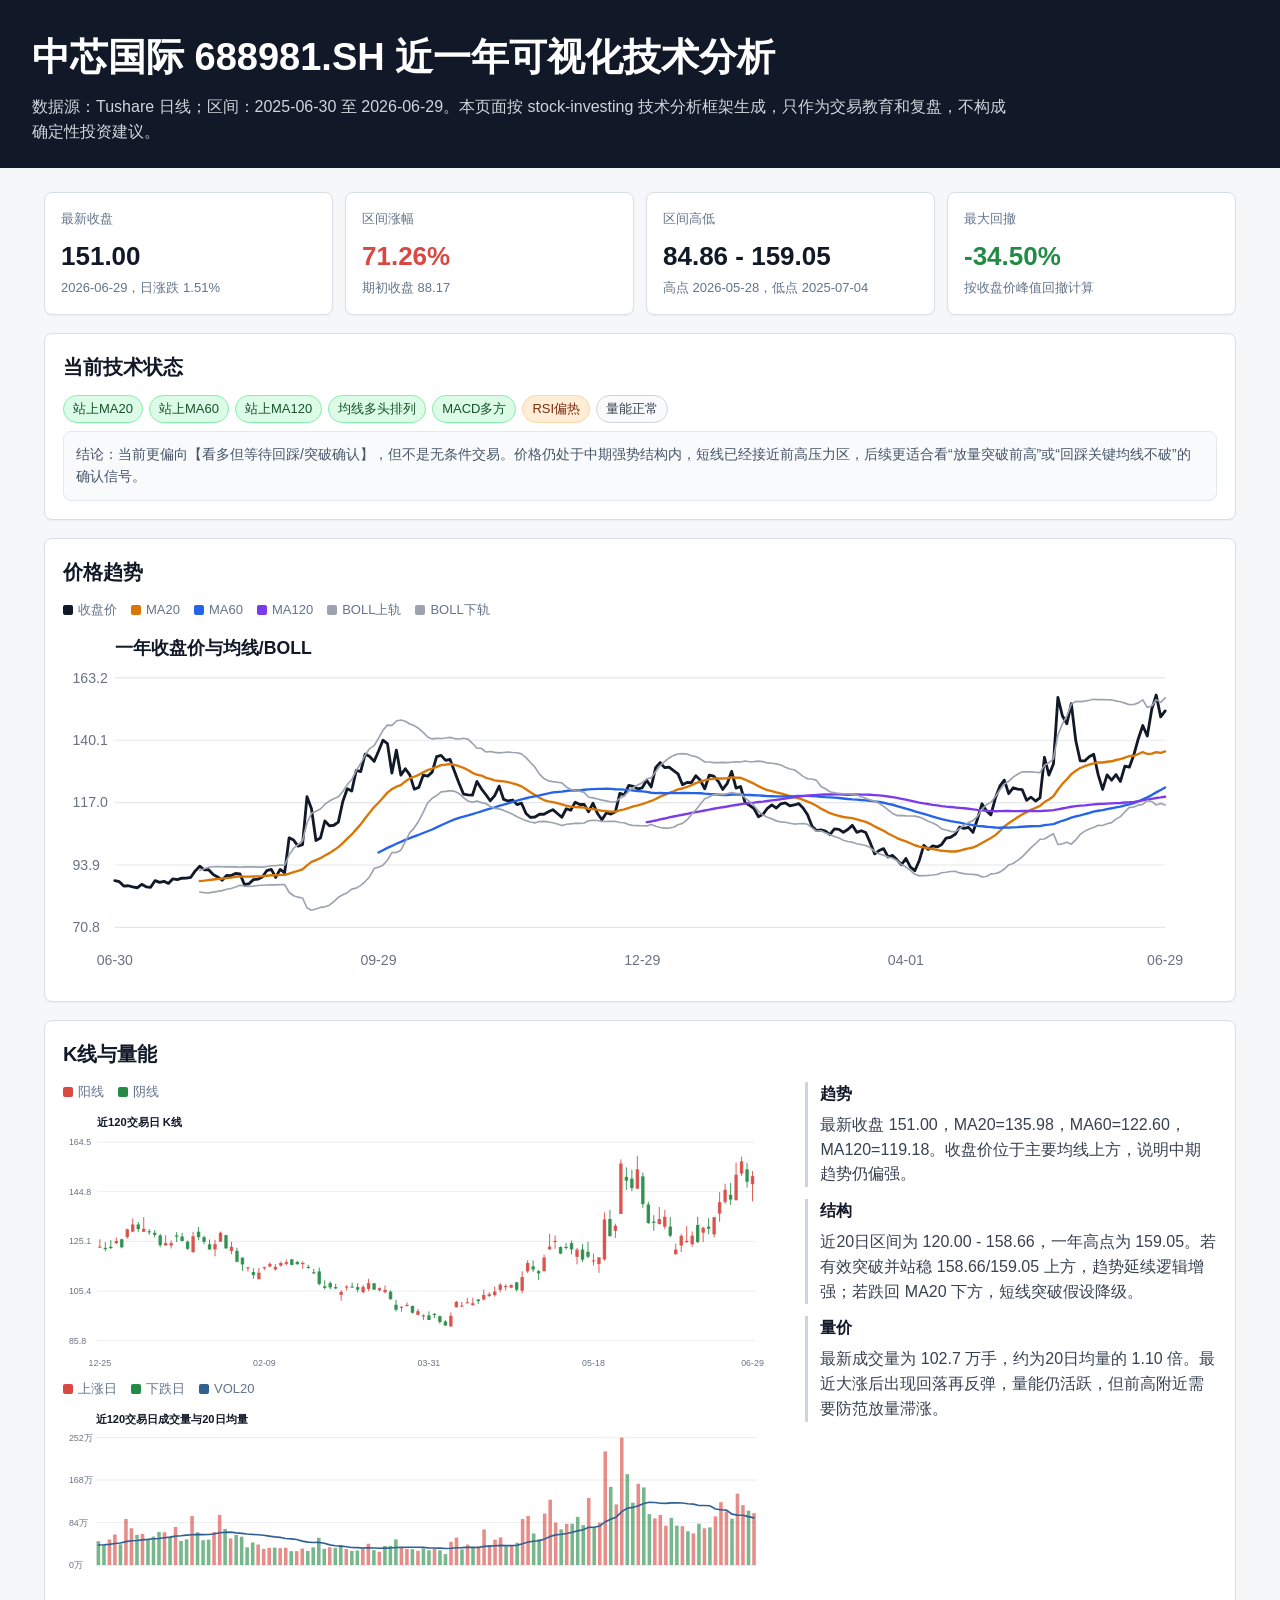
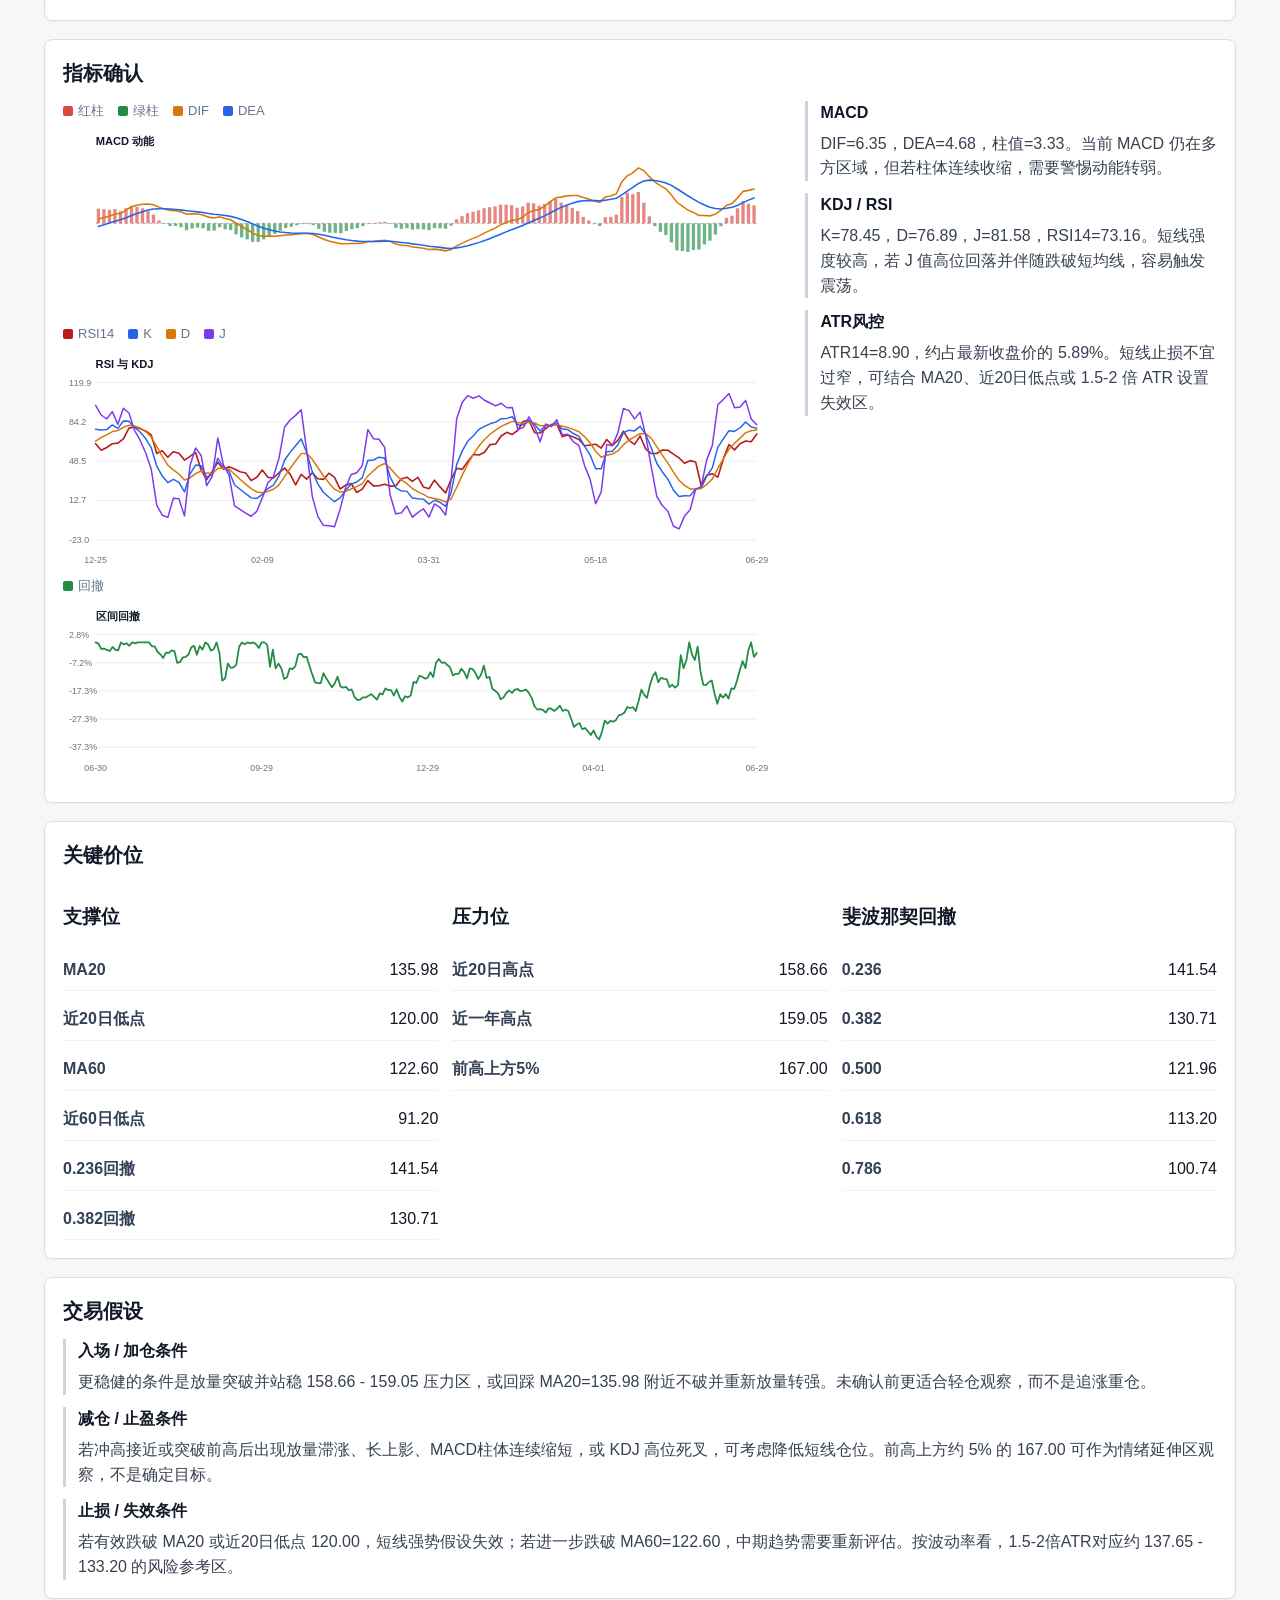
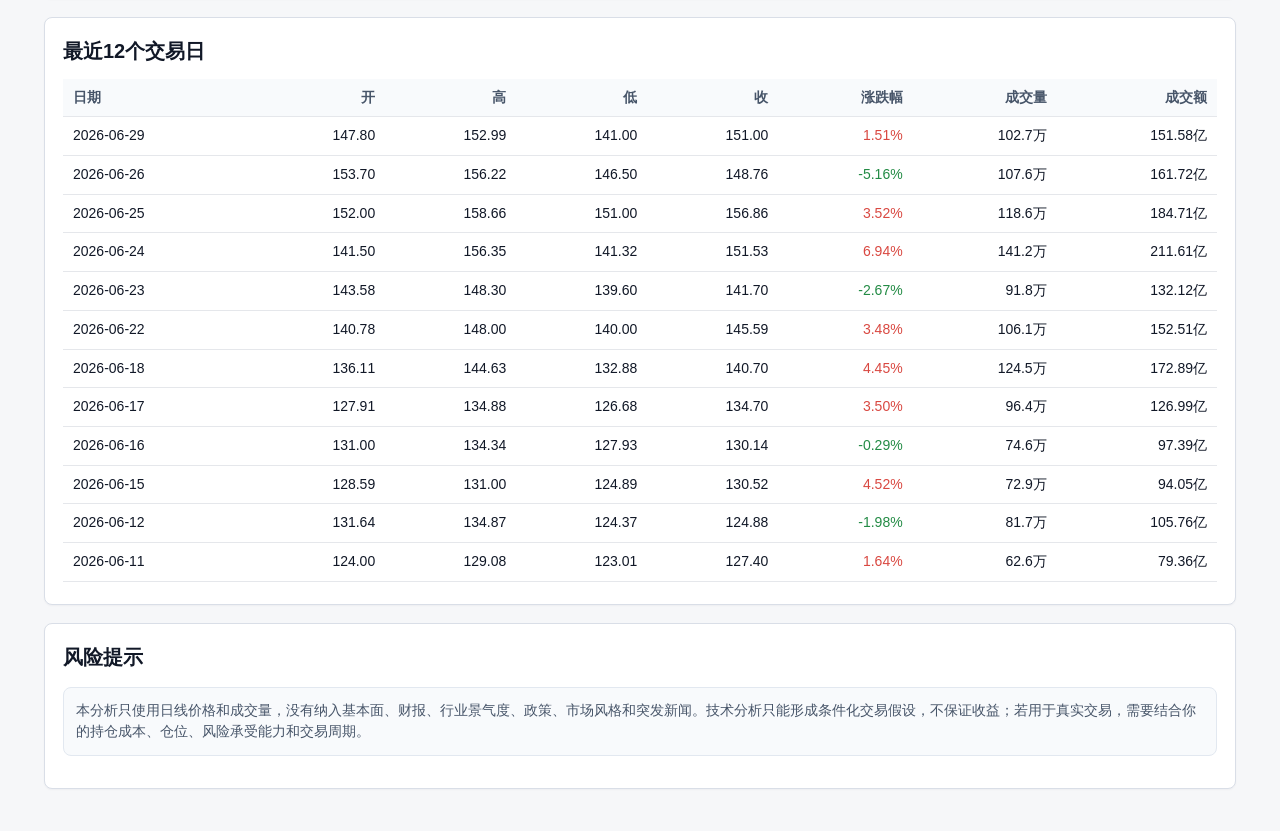
==== reports/smic/中芯国际_688981_SH_近一年可视化技术分析.html @ 43afade9 "Add SMIC visual analysis report" ====
<!doctype html>
<html lang="zh-CN">
<head>
  <meta charset="utf-8">
  <meta name="viewport" content="width=device-width, initial-scale=1">
  <title>中芯国际 688981.SH 近一年可视化技术分析</title>
  <style>
    :root {
      --bg: #f6f7f9;
      --panel: #ffffff;
      --text: #111827;
      --muted: #64748b;
      --line: #d9dee7;
      --red: #d94841;
      --green: #238b45;
      --blue: #2563eb;
      --amber: #d97706;
    }
    * { box-sizing: border-box; }
    body {
      margin: 0;
      background: var(--bg);
      color: var(--text);
      font-family: -apple-system, BlinkMacSystemFont, "Segoe UI", "PingFang SC", "Microsoft YaHei", sans-serif;
      line-height: 1.55;
    }
    header {
      background: #111827;
      color: #fff;
      padding: 28px 32px 24px;
    }
    header h1 {
      margin: 0 0 8px;
      font-size: clamp(24px, 4vw, 38px);
      letter-spacing: 0;
    }
    header p { margin: 0; color: #d1d5db; max-width: 980px; }
    main { max-width: 1240px; margin: 0 auto; padding: 24px; }
    .grid-cards {
      display: grid;
      grid-template-columns: repeat(4, minmax(0, 1fr));
      gap: 12px;
      margin-bottom: 18px;
    }
    .card, .section {
      background: var(--panel);
      border: 1px solid var(--line);
      border-radius: 8px;
      box-shadow: 0 1px 2px rgba(15, 23, 42, 0.04);
    }
    .card { padding: 16px; min-height: 106px; }
    .label { color: var(--muted); font-size: 13px; }
    .value { font-size: 26px; font-weight: 760; margin-top: 6px; }
    .sub { color: var(--muted); font-size: 13px; margin-top: 2px; }
    .section { padding: 18px; margin-bottom: 18px; }
    .section h2 {
      margin: 0 0 12px;
      font-size: 20px;
      letter-spacing: 0;
    }
    .two-col {
      display: grid;
      grid-template-columns: minmax(0, 1.5fr) minmax(280px, 0.85fr);
      gap: 16px;
      align-items: start;
    }
    .three-col {
      display: grid;
      grid-template-columns: repeat(3, minmax(0, 1fr));
      gap: 14px;
    }
    .chart-wrap {
      width: 100%;
      overflow-x: auto;
      padding-bottom: 4px;
    }
    svg {
      display: block;
      width: 100%;
      min-width: 720px;
      height: auto;
      background: #fff;
    }
    .grid { stroke: #e5e7eb; stroke-width: 1; }
    .zero { stroke: #9ca3af; stroke-width: 1; stroke-dasharray: 4 4; }
    .axis { fill: #6b7280; font-size: 12px; }
    .mid { text-anchor: middle; }
    .chart-title { fill: #111827; font-size: 15px; font-weight: 700; }
    .legend {
      display: flex;
      gap: 14px;
      flex-wrap: wrap;
      color: var(--muted);
      font-size: 13px;
      margin-bottom: 6px;
    }
    .legend i {
      display: inline-block;
      width: 10px;
      height: 10px;
      border-radius: 2px;
      margin-right: 5px;
      vertical-align: -1px;
    }
    .badge {
      display: inline-flex;
      align-items: center;
      min-height: 26px;
      padding: 3px 9px;
      border-radius: 999px;
      font-size: 13px;
      margin: 0 6px 8px 0;
      border: 1px solid #d1d5db;
      background: #f9fafb;
      color: #374151;
    }
    .badge.bull { color: #14532d; background: #dcfce7; border-color: #86efac; }
    .badge.bear { color: #7f1d1d; background: #fee2e2; border-color: #fecaca; }
    .badge.warn { color: #7c2d12; background: #ffedd5; border-color: #fed7aa; }
    .analysis {
      display: grid;
      gap: 12px;
    }
    .analysis-block {
      border-left: 3px solid #cbd5e1;
      padding-left: 12px;
    }
    .analysis-block h3 { margin: 0 0 6px; font-size: 16px; }
    .analysis-block p { margin: 0; color: #374151; }
    .levels {
      list-style: none;
      margin: 0;
      padding: 0;
      display: grid;
      gap: 8px;
    }
    .levels li {
      display: flex;
      justify-content: space-between;
      gap: 12px;
      padding: 8px 0;
      border-bottom: 1px solid #eef2f7;
    }
    .levels b { color: #334155; }
    .levels span { font-variant-numeric: tabular-nums; }
    table {
      width: 100%;
      border-collapse: collapse;
      font-size: 14px;
    }
    th, td {
      border-bottom: 1px solid #e5e7eb;
      padding: 8px 10px;
      text-align: right;
      white-space: nowrap;
    }
    th:first-child, td:first-child { text-align: left; }
    th { color: #475569; background: #f8fafc; font-weight: 700; }
    .red { color: var(--red); }
    .green { color: var(--green); }
    .note {
      color: #475569;
      background: #f8fafc;
      border: 1px solid #e2e8f0;
      padding: 12px;
      border-radius: 8px;
      font-size: 14px;
    }
    @media (max-width: 900px) {
      main { padding: 14px; }
      header { padding: 22px 18px; }
      .grid-cards { grid-template-columns: repeat(2, minmax(0, 1fr)); }
      .two-col, .three-col { grid-template-columns: 1fr; }
    }
    @media (max-width: 520px) {
      .grid-cards { grid-template-columns: 1fr; }
      .value { font-size: 23px; }
    }
  </style>
</head>
<body>
  <header>
    <h1>中芯国际 688981.SH 近一年可视化技术分析</h1>
    <p>数据源：Tushare 日线；区间：2025-06-30 至 2026-06-29。本页面按 stock-investing 技术分析框架生成，只作为交易教育和复盘，不构成确定性投资建议。</p>
  </header>
  <main>
    <section class="grid-cards" aria-label="关键指标">
      <div class="card"><div class="label">最新收盘</div><div class="value">151.00</div><div class="sub">2026-06-29，日涨跌 1.51%</div></div>
      <div class="card"><div class="label">区间涨幅</div><div class="value red">71.26%</div><div class="sub">期初收盘 88.17</div></div>
      <div class="card"><div class="label">区间高低</div><div class="value">84.86 - 159.05</div><div class="sub">高点 2026-05-28，低点 2025-07-04</div></div>
      <div class="card"><div class="label">最大回撤</div><div class="value green">-34.50%</div><div class="sub">按收盘价峰值回撤计算</div></div>
    </section>

    <section class="section">
      <h2>当前技术状态</h2>
      <div><span class="badge bull">站上MA20</span><span class="badge bull">站上MA60</span><span class="badge bull">站上MA120</span><span class="badge bull">均线多头排列</span><span class="badge bull">MACD多方</span><span class="badge warn">RSI偏热</span><span class="badge neutral">量能正常</span></div>
      <div class="note">结论：当前更偏向【看多但等待回踩/突破确认】，但不是无条件交易。价格仍处于中期强势结构内，短线已经接近前高压力区，后续更适合看“放量突破前高”或“回踩关键均线不破”的确认信号。</div>
    </section>

    <section class="section">
      <h2>价格趋势</h2>
      
    <div class="chart-wrap">
      <div class="legend"><span><i style="background:#111827"></i>收盘价</span><span><i style="background:#d97706"></i>MA20</span><span><i style="background:#2563eb"></i>MA60</span><span><i style="background:#7c3aed"></i>MA120</span><span><i style="background:#9ca3af"></i>BOLL上轨</span><span><i style="background:#9ca3af"></i>BOLL下轨</span></div>
      <svg viewBox="0 0 980 300" role="img" aria-label="一年收盘价与均线/BOLL">
        <text x="44" y="24" class="chart-title">一年收盘价与均线/BOLL</text>
        <line x1="44" y1="44.0" x2="936" y2="44.0" class="grid"/><text x="8" y="48.0" class="axis">163.2</text><line x1="44" y1="97.0" x2="936" y2="97.0" class="grid"/><text x="8" y="101.0" class="axis">140.1</text><line x1="44" y1="150.0" x2="936" y2="150.0" class="grid"/><text x="8" y="154.0" class="axis">117.0</text><line x1="44" y1="203.0" x2="936" y2="203.0" class="grid"/><text x="8" y="207.0" class="axis">93.9</text><line x1="44" y1="256.0" x2="936" y2="256.0" class="grid"/><text x="8" y="260.0" class="axis">70.8</text>
        <polyline points="44.0,216.2 47.8,217.1 51.6,220.9 55.4,220.6 59.2,221.6 63.0,222.3 66.8,219.4 70.6,221.5 74.4,221.9 78.2,216.2 82.0,217.7 85.8,216.8 89.5,218.6 93.3,214.7 97.1,215.4 100.9,214.2 104.7,214.1 108.5,213.4 112.3,208.0 116.1,204.0 119.9,207.0 123.7,207.0 127.5,211.1 131.3,213.1 135.1,215.9 138.9,211.8 142.7,212.0 146.5,210.2 150.3,210.6 154.1,219.6 157.9,218.9 161.7,215.4 165.5,215.0 169.3,213.2 173.1,207.7 176.9,206.7 180.6,213.5 184.4,206.7 188.2,209.6 192.0,179.9 195.8,181.8 199.6,186.9 203.4,185.6 207.2,144.9 211.0,155.2 214.8,182.2 218.6,180.1 222.4,165.5 226.2,169.7 230.0,169.2 233.8,166.6 237.6,149.1 241.4,138.2 245.2,140.1 249.0,122.7 252.8,123.6 256.6,108.8 260.4,110.8 264.2,115.0 267.9,106.4 271.7,97.0 275.5,99.8 279.3,124.9 283.1,105.4 286.9,126.6 290.7,121.2 294.5,126.4 298.3,138.6 302.1,137.1 305.9,126.7 309.7,127.5 313.5,124.1 317.3,110.9 321.1,109.9 324.9,114.1 328.7,113.3 332.5,123.5 336.3,133.6 340.1,142.7 343.9,143.4 347.7,143.7 351.5,132.0 355.3,138.3 359.0,143.1 362.8,148.4 366.6,144.0 370.4,136.0 374.2,147.3 378.0,148.6 381.8,147.8 385.6,151.7 389.4,150.5 393.2,159.2 397.0,162.6 400.8,162.2 404.6,159.9 408.4,159.9 412.2,157.8 416.0,156.0 419.8,159.2 423.6,162.4 427.4,155.2 431.2,156.5 435.0,149.6 438.8,151.6 442.6,151.6 446.3,157.8 450.1,150.5 453.9,159.2 457.7,164.5 461.5,158.5 465.3,159.7 469.1,157.8 472.9,142.1 476.7,143.4 480.5,135.3 484.3,136.1 488.1,138.3 491.9,137.4 495.7,131.0 499.5,136.7 503.3,120.3 507.1,116.0 510.9,120.3 514.7,119.9 518.5,122.8 522.3,125.6 526.1,134.8 529.9,132.9 533.7,133.0 537.4,127.1 541.2,131.0 545.0,138.2 548.8,126.7 552.6,127.6 556.4,131.8 560.2,138.8 564.0,133.9 567.8,123.5 571.6,137.7 575.4,136.3 579.2,149.9 583.0,152.3 586.8,155.0 590.6,162.0 594.4,159.9 598.2,154.8 602.0,151.9 605.8,154.6 609.6,151.0 613.4,150.2 617.2,152.7 621.0,152.0 624.7,150.8 628.5,154.6 632.3,160.3 636.1,170.0 639.9,173.7 643.7,173.2 647.5,174.1 651.3,177.2 655.1,172.3 658.9,172.7 662.7,175.2 666.5,172.8 670.3,169.3 674.1,175.2 677.9,173.9 681.7,175.4 685.5,184.0 689.3,193.5 693.1,190.7 696.9,189.1 700.7,196.2 704.5,194.8 708.3,198.6 712.1,202.7 715.8,197.4 719.6,204.6 723.4,207.9 727.2,199.1 731.0,186.3 734.8,189.7 738.6,186.7 742.4,187.6 746.2,185.5 750.0,180.1 753.8,179.4 757.6,177.0 761.4,170.8 765.2,171.9 769.0,171.0 772.8,175.3 776.6,163.9 780.4,151.0 784.2,156.9 788.0,160.4 791.8,146.1 795.6,136.0 799.4,130.9 803.1,142.4 806.9,137.4 810.7,138.6 814.5,138.9 818.3,148.0 822.1,145.4 825.9,148.6 829.7,145.9 833.5,111.5 837.3,126.6 841.1,117.2 844.9,60.6 848.7,76.2 852.5,83.0 856.3,65.9 860.1,97.5 863.9,114.6 867.7,114.5 871.5,111.1 875.3,109.0 879.1,126.2 882.9,138.8 886.7,126.4 890.5,130.9 894.2,126.2 898.0,132.0 901.8,119.0 905.6,119.9 909.4,109.4 913.2,95.7 917.0,84.5 920.8,93.4 924.6,70.8 928.4,58.6 932.2,77.2 936.0,72.1" fill="none" stroke="#111827" stroke-width="2.4" stroke-linejoin="round" stroke-linecap="round"/><polyline points="116.1,216.7 119.9,216.3 123.7,215.8 127.5,215.3 131.3,214.9 135.1,214.6 138.9,214.1 142.7,213.7 146.5,213.1 150.3,212.6 154.1,212.8 157.9,212.8 161.7,212.7 165.5,212.6 169.3,212.5 173.1,212.1 176.9,211.7 180.6,211.7 184.4,211.4 188.2,211.4 192.0,210.2 195.8,209.0 199.6,208.0 203.4,206.7 207.2,203.3 211.0,200.3 214.8,198.8 218.6,197.2 222.4,194.9 226.2,192.9 230.0,190.4 233.8,187.8 237.6,184.4 241.4,180.6 245.2,177.0 249.0,172.7 252.8,168.5 256.6,163.3 260.4,158.5 264.2,153.8 267.9,150.1 271.7,145.9 275.5,141.5 279.3,138.5 283.1,136.5 286.9,135.1 290.7,132.0 294.5,129.4 298.3,128.0 302.1,126.4 305.9,124.3 309.7,122.3 313.5,121.1 317.3,119.7 321.1,118.2 324.9,117.8 328.7,117.2 332.5,118.0 336.3,119.1 340.1,120.5 343.9,122.3 347.7,124.7 351.5,126.3 355.3,127.0 359.0,128.8 362.8,129.9 366.6,131.1 370.4,131.6 374.2,132.0 378.0,132.6 381.8,133.6 385.6,134.8 389.4,136.2 393.2,138.6 397.0,141.2 400.8,143.6 404.6,145.9 408.4,147.8 412.2,149.0 416.0,149.6 419.8,150.4 423.6,151.4 427.4,152.5 431.2,153.4 435.0,153.8 438.8,153.9 442.6,154.3 446.3,155.4 450.1,155.5 453.9,156.1 457.7,156.9 461.5,157.2 465.3,157.7 469.1,157.6 472.9,156.6 476.7,155.7 480.5,154.4 484.3,153.2 488.1,152.3 491.9,151.3 495.7,149.9 499.5,148.6 503.3,146.9 507.1,144.9 510.9,143.4 514.7,141.8 518.5,140.4 522.3,138.8 526.1,138.0 529.9,136.7 533.7,135.1 537.4,133.5 541.2,132.1 545.0,131.1 548.8,130.3 552.6,129.6 556.4,129.4 560.2,129.5 564.0,129.3 567.8,128.6 571.6,128.9 575.4,128.9 579.2,130.4 583.0,132.2 586.8,133.9 590.6,136.0 594.4,137.9 598.2,139.3 602.0,140.2 605.8,141.3 609.6,142.2 613.4,143.3 617.2,144.4 621.0,145.1 624.7,146.3 628.5,147.7 632.3,149.1 636.1,150.7 639.9,152.7 643.7,155.1 647.5,157.0 651.3,159.0 655.1,160.1 658.9,161.2 662.7,162.2 666.5,162.7 670.3,163.2 674.1,164.2 677.9,165.3 681.7,166.3 685.5,168.0 689.3,170.2 693.1,172.1 696.9,173.9 700.7,176.2 704.5,178.2 708.3,180.1 712.1,181.7 715.8,182.9 719.6,184.5 723.4,186.2 727.2,187.3 731.0,188.0 734.8,188.8 738.6,189.4 742.4,190.1 746.2,190.9 750.0,191.2 753.8,191.5 757.6,191.5 761.4,190.9 765.2,189.8 769.0,188.8 772.8,188.1 776.6,186.5 780.4,184.3 784.2,182.2 788.0,180.1 791.8,177.6 795.6,174.1 799.4,170.3 803.1,167.5 806.9,165.0 810.7,162.5 814.5,160.1 818.3,158.1 822.1,156.1 825.9,154.5 829.7,152.8 833.5,149.5 837.3,147.3 841.1,144.6 844.9,139.1 848.7,134.1 852.5,130.1 856.3,125.8 860.1,122.9 863.9,120.6 867.7,119.0 871.5,117.7 875.3,116.6 879.1,115.8 882.9,115.9 886.7,115.3 890.5,114.9 894.2,113.8 898.0,113.1 901.8,111.7 905.6,110.4 909.4,110.3 913.2,108.7 917.0,107.1 920.8,108.7 924.6,108.4 928.4,107.2 932.2,107.8 936.0,106.5" fill="none" stroke="#d97706" stroke-width="2" stroke-linejoin="round" stroke-linecap="round"/><polyline points="267.9,192.4 271.7,190.4 275.5,188.4 279.3,186.8 283.1,184.9 286.9,183.3 290.7,181.6 294.5,180.1 298.3,178.7 302.1,177.3 305.9,175.8 309.7,174.3 313.5,172.8 317.3,171.0 321.1,169.2 324.9,167.5 328.7,165.8 332.5,164.3 336.3,163.0 340.1,161.9 343.9,160.9 347.7,159.8 351.5,158.6 355.3,157.4 359.0,156.2 362.8,155.1 366.6,154.0 370.4,152.7 374.2,151.7 378.0,150.6 381.8,149.4 385.6,148.3 389.4,147.2 393.2,146.3 397.0,145.4 400.8,144.7 404.6,143.9 408.4,143.0 412.2,142.2 416.0,141.3 419.8,141.0 423.6,140.6 427.4,140.1 431.2,139.6 435.0,139.7 438.8,139.6 442.6,139.1 446.3,138.8 450.1,138.5 453.9,138.3 457.7,138.3 461.5,138.1 465.3,138.3 469.1,138.6 472.9,138.7 476.7,139.0 480.5,139.2 484.3,139.7 488.1,140.1 491.9,140.5 495.7,140.9 499.5,141.6 503.3,141.9 507.1,141.8 510.9,142.0 514.7,141.9 518.5,141.9 522.3,141.9 526.1,141.8 529.9,141.8 533.7,141.9 537.4,141.9 541.2,142.0 545.0,142.4 548.8,142.7 552.6,142.9 556.4,143.2 560.2,143.5 564.0,143.5 567.8,143.2 571.6,143.1 575.4,143.0 579.2,143.3 583.0,143.5 586.8,143.7 590.6,143.9 594.4,144.2 598.2,144.5 602.0,144.6 605.8,144.7 609.6,144.7 613.4,144.7 617.2,144.7 621.0,144.6 624.7,144.4 628.5,144.3 632.3,144.3 636.1,144.5 639.9,144.7 643.7,145.0 647.5,145.3 651.3,145.5 655.1,145.8 658.9,146.1 662.7,146.5 666.5,146.9 670.3,147.2 674.1,147.4 677.9,147.8 681.7,148.1 685.5,148.4 689.3,149.0 693.1,149.5 696.9,150.1 700.7,151.0 704.5,151.8 708.3,152.9 712.1,154.0 715.8,155.0 719.6,156.1 723.4,157.4 727.2,158.4 731.0,159.5 734.8,160.7 738.6,161.8 742.4,163.0 746.2,164.0 750.0,164.9 753.8,165.7 757.6,166.4 761.4,167.0 765.2,167.8 769.0,168.4 772.8,169.1 776.6,169.7 780.4,170.1 784.2,170.5 788.0,170.8 791.8,171.1 795.6,171.3 799.4,171.1 803.1,171.2 806.9,171.0 810.7,170.8 814.5,170.5 818.3,170.3 822.1,170.1 825.9,170.0 829.7,169.9 833.5,169.1 837.3,168.7 841.1,168.2 844.9,166.7 848.7,165.4 852.5,164.3 856.3,162.8 860.1,161.7 863.9,160.8 867.7,159.8 871.5,158.8 875.3,157.7 879.1,156.9 882.9,156.3 886.7,155.5 890.5,154.8 894.2,154.0 898.0,153.4 901.8,152.4 905.6,151.5 909.4,150.4 913.2,149.0 917.0,147.2 920.8,145.5 924.6,143.6 928.4,141.3 932.2,139.3 936.0,137.2" fill="none" stroke="#2563eb" stroke-width="2" stroke-linejoin="round" stroke-linecap="round"/><polyline points="495.7,166.6 499.5,166.0 503.3,165.2 507.1,164.3 510.9,163.5 514.7,162.6 518.5,161.8 522.3,161.0 526.1,160.3 529.9,159.5 533.7,158.8 537.4,158.1 541.2,157.4 545.0,156.7 548.8,156.0 552.6,155.2 556.4,154.5 560.2,153.9 564.0,153.3 567.8,152.6 571.6,152.0 575.4,151.4 579.2,150.9 583.0,150.4 586.8,150.0 590.6,149.5 594.4,149.1 598.2,148.6 602.0,148.1 605.8,147.6 609.6,147.1 613.4,146.5 617.2,146.0 621.0,145.5 624.7,144.9 628.5,144.5 632.3,144.1 636.1,143.7 639.9,143.5 643.7,143.2 647.5,143.1 651.3,143.1 655.1,143.0 658.9,142.9 662.7,143.1 666.5,143.3 670.3,143.1 674.1,143.1 677.9,143.2 681.7,143.2 685.5,143.3 689.3,143.6 693.1,143.9 696.9,144.3 700.7,144.8 704.5,145.4 708.3,146.0 712.1,146.8 715.8,147.5 719.6,148.3 723.4,149.1 727.2,150.0 731.0,150.7 734.8,151.2 738.6,151.9 742.4,152.4 746.2,153.0 750.0,153.4 753.8,153.7 757.6,154.1 761.4,154.4 765.2,154.8 769.0,155.2 772.8,155.7 776.6,156.2 780.4,156.5 784.2,156.9 788.0,157.2 791.8,157.3 795.6,157.2 799.4,157.1 803.1,157.1 806.9,157.2 810.7,157.2 814.5,157.1 818.3,157.1 822.1,157.1 825.9,157.2 829.7,157.2 833.5,156.9 837.3,156.7 841.1,156.4 844.9,155.7 848.7,155.0 852.5,154.3 856.3,153.5 860.1,153.0 863.9,152.6 867.7,152.3 871.5,151.9 875.3,151.5 879.1,151.2 882.9,151.1 886.7,150.8 890.5,150.6 894.2,150.4 898.0,150.3 901.8,149.9 905.6,149.7 909.4,149.3 913.2,148.7 917.0,148.1 920.8,147.5 924.6,146.8 928.4,146.1 932.2,145.6 936.0,145.0" fill="none" stroke="#7c3aed" stroke-width="2" stroke-linejoin="round" stroke-linecap="round"/><polyline points="116.1,207.6 119.9,206.2 123.7,204.9 127.5,204.5 131.3,204.4 135.1,204.5 138.9,204.6 142.7,204.5 146.5,204.6 150.3,204.9 154.1,204.6 157.9,204.5 161.7,204.6 165.5,204.8 169.3,204.8 173.1,204.2 176.9,203.6 180.6,203.6 184.4,203.0 188.2,203.2 192.0,194.4 195.8,188.9 199.6,185.7 203.4,182.4 207.2,167.3 211.0,159.1 214.8,157.3 218.6,155.4 222.4,151.4 226.2,148.7 230.0,146.8 233.8,145.1 237.6,140.6 241.4,134.7 245.2,130.4 249.0,122.8 252.8,116.8 256.6,109.7 260.4,104.1 264.2,101.6 267.9,95.5 271.7,88.6 275.5,84.2 279.3,84.4 283.1,80.7 286.9,79.8 290.7,80.9 294.5,83.2 298.3,84.6 302.1,87.1 305.9,90.3 309.7,94.3 313.5,95.9 317.3,95.4 321.1,95.5 324.9,95.1 328.7,94.6 332.5,95.6 336.3,96.0 340.1,95.3 343.9,96.1 347.7,99.6 351.5,103.8 355.3,103.9 359.0,107.0 362.8,106.6 366.6,107.3 370.4,107.8 374.2,107.4 378.0,107.0 381.8,107.4 385.6,107.6 389.4,108.6 393.2,111.8 397.0,115.9 400.8,120.0 404.6,125.8 408.4,129.6 412.2,131.5 416.0,132.2 419.8,132.7 423.6,133.2 427.4,136.7 431.2,138.9 435.0,139.9 438.8,140.2 442.6,141.3 446.3,145.4 450.1,146.0 453.9,146.9 457.7,147.9 461.5,148.5 465.3,149.5 469.1,149.5 472.9,146.3 476.7,144.2 480.5,140.2 484.3,137.1 488.1,135.1 491.9,133.1 495.7,130.0 499.5,128.8 503.3,123.8 507.1,118.6 510.9,115.2 514.7,112.1 518.5,109.9 522.3,108.7 526.1,108.4 529.9,108.7 533.7,110.2 537.4,110.9 541.2,112.8 545.0,115.5 548.8,115.5 552.6,116.0 556.4,116.0 560.2,115.8 564.0,116.0 567.8,115.7 571.6,115.4 575.4,115.5 579.2,114.7 583.0,115.3 586.8,115.2 590.6,114.8 594.4,115.2 598.2,116.3 602.0,116.6 605.8,117.1 609.6,118.0 613.4,119.9 617.2,121.4 621.0,122.1 624.7,124.8 628.5,127.7 632.3,129.8 636.1,129.9 639.9,131.1 643.7,136.3 647.5,138.2 651.3,140.8 655.1,141.6 658.9,142.2 662.7,142.5 666.5,142.5 670.3,142.8 674.1,143.5 677.9,145.0 681.7,146.3 685.5,147.8 689.3,148.8 693.1,150.5 696.9,153.2 700.7,156.1 704.5,159.2 708.3,161.0 712.1,160.8 715.8,161.3 719.6,161.4 723.4,161.5 727.2,162.3 731.0,164.0 734.8,165.9 738.6,167.3 742.4,169.3 746.2,172.3 750.0,173.2 753.8,174.4 757.6,174.8 761.4,172.1 765.2,169.3 769.0,166.8 772.8,165.3 776.6,161.7 780.4,155.5 784.2,151.8 788.0,149.8 791.8,144.9 795.6,139.3 799.4,134.2 803.1,132.0 806.9,128.3 810.7,125.9 814.5,123.9 818.3,123.9 822.1,123.9 825.9,124.2 829.7,124.5 833.5,118.2 837.3,116.1 841.1,112.8 844.9,92.6 848.7,83.2 852.5,76.5 856.3,66.4 860.1,64.0 863.9,64.2 867.7,63.8 871.5,63.1 875.3,62.2 879.1,62.5 882.9,62.4 886.7,62.6 890.5,62.8 894.2,63.6 898.0,64.3 901.8,65.5 905.6,66.8 909.4,66.7 913.2,65.3 917.0,62.7 920.8,69.1 924.6,67.9 928.4,62.5 932.2,64.9 936.0,61.0" fill="none" stroke="#9ca3af" stroke-width="1.4" stroke-linejoin="round" stroke-linecap="round"/><polyline points="116.1,225.9 119.9,226.4 123.7,226.6 127.5,226.0 131.3,225.4 135.1,224.7 138.9,223.6 142.7,222.9 146.5,221.7 150.3,220.2 154.1,220.9 157.9,221.1 161.7,220.9 165.5,220.4 169.3,220.2 173.1,220.0 176.9,219.9 180.6,219.8 184.4,219.7 188.2,219.7 192.0,226.1 195.8,229.1 199.6,230.3 203.4,231.0 207.2,239.3 211.0,241.4 214.8,240.3 218.6,239.0 222.4,238.5 226.2,237.1 230.0,234.0 233.8,230.4 237.6,228.3 241.4,226.5 245.2,223.5 249.0,222.6 252.8,220.3 256.6,217.0 260.4,212.9 264.2,206.0 267.9,204.8 271.7,203.1 275.5,198.9 279.3,192.5 283.1,192.3 286.9,190.4 290.7,183.2 294.5,175.5 298.3,171.4 302.1,165.6 305.9,158.3 309.7,150.3 313.5,146.3 317.3,144.0 321.1,140.9 324.9,140.4 328.7,139.8 332.5,140.4 336.3,142.2 340.1,145.7 343.9,148.6 347.7,149.7 351.5,148.7 355.3,150.0 359.0,150.7 362.8,153.3 366.6,154.9 370.4,155.3 374.2,156.6 378.0,158.1 381.8,159.9 385.6,162.0 389.4,163.7 393.2,165.3 397.0,166.5 400.8,167.2 404.6,166.1 408.4,165.9 412.2,166.4 416.0,167.1 419.8,168.1 423.6,169.5 427.4,168.4 431.2,168.0 435.0,167.6 438.8,167.6 442.6,167.3 446.3,165.4 450.1,165.1 453.9,165.2 457.7,165.9 461.5,166.0 465.3,165.9 469.1,165.8 472.9,166.9 476.7,167.1 480.5,168.7 484.3,169.4 488.1,169.5 491.9,169.6 495.7,169.8 499.5,168.5 503.3,170.0 507.1,171.1 510.9,171.6 514.7,171.6 518.5,170.9 522.3,168.8 526.1,167.6 529.9,164.7 533.7,160.0 537.4,156.2 541.2,151.3 545.0,146.7 548.8,145.2 552.6,143.1 556.4,142.7 560.2,143.2 564.0,142.5 567.8,141.5 571.6,142.4 575.4,142.3 579.2,146.0 583.0,149.1 586.8,152.6 590.6,157.2 594.4,160.6 598.2,162.4 602.0,163.8 605.8,165.5 609.6,166.4 613.4,166.7 617.2,167.5 621.0,168.2 624.7,167.9 628.5,167.7 632.3,168.4 636.1,171.4 639.9,174.2 643.7,173.9 647.5,175.7 651.3,177.2 655.1,178.7 658.9,180.1 662.7,181.9 666.5,183.0 670.3,183.6 674.1,184.9 677.9,185.6 681.7,186.4 685.5,188.2 689.3,191.5 693.1,193.6 696.9,194.6 700.7,196.2 704.5,197.2 708.3,199.2 712.1,202.6 715.8,204.6 719.6,207.6 723.4,210.9 727.2,212.2 731.0,212.0 734.8,211.8 738.6,211.5 742.4,211.0 746.2,209.6 750.0,209.1 753.8,208.5 757.6,208.3 761.4,209.7 765.2,210.3 769.0,210.8 772.8,210.9 776.6,211.3 780.4,213.2 784.2,212.7 788.0,210.5 791.8,210.2 795.6,209.0 799.4,206.4 803.1,202.9 806.9,201.7 810.7,199.0 814.5,196.2 818.3,192.3 822.1,188.2 825.9,184.9 829.7,181.1 833.5,180.9 837.3,178.6 841.1,176.4 844.9,185.6 848.7,185.0 852.5,183.6 856.3,185.3 860.1,181.7 863.9,176.9 867.7,174.2 871.5,172.4 875.3,171.1 879.1,169.2 882.9,169.4 886.7,168.0 890.5,167.0 894.2,164.0 898.0,161.9 901.8,157.8 905.6,154.0 909.4,153.8 913.2,152.1 917.0,151.5 920.8,148.3 924.6,149.0 928.4,152.0 932.2,150.7 936.0,152.0" fill="none" stroke="#9ca3af" stroke-width="1.4" stroke-linejoin="round" stroke-linecap="round"/>
        <text x="44.0" y="288" class="axis mid">06-30</text><text x="267.9" y="288" class="axis mid">09-29</text><text x="491.9" y="288" class="axis mid">12-29</text><text x="715.8" y="288" class="axis mid">04-01</text><text x="936.0" y="288" class="axis mid">06-29</text>
      </svg>
    </div>
    
    </section>

    <section class="section">
      <h2>K线与量能</h2>
      <div class="two-col">
        <div>
    <div class="chart-wrap">
      <div class="legend"><span><i style="background:#d94841"></i>阳线</span><span><i style="background:#238b45"></i>阴线</span></div>
      <svg viewBox="0 0 980 360" role="img" aria-label="近120交易日K线">
        <text x="46" y="24" class="chart-title">近120交易日 K线</text>
        <line x1="46" y1="46.0" x2="934" y2="46.0" class="grid"/><text x="8" y="50.0" class="axis">164.5</text><line x1="46" y1="113.0" x2="934" y2="113.0" class="grid"/><text x="8" y="117.0" class="axis">144.8</text><line x1="46" y1="180.0" x2="934" y2="180.0" class="grid"/><text x="8" y="184.0" class="axis">125.1</text><line x1="46" y1="247.0" x2="934" y2="247.0" class="grid"/><text x="8" y="251.0" class="axis">105.4</text><line x1="46" y1="314.0" x2="934" y2="314.0" class="grid"/><text x="8" y="318.0" class="axis">85.8</text>
        <line x1="49.7" y1="177.1" x2="49.7" y2="188.4" stroke="#d94841" stroke-width="1.2"><title>2025-12-25 O:123.00 H:125.99 L:122.66 C:123.08</title></line><rect x="47.4" y="187.0" width="4.6" height="1.5" fill="#d94841" opacity="0.88"><title>2025-12-25 涨跌幅 -0.27%</title></rect><line x1="57.1" y1="181.1" x2="57.1" y2="193.5" stroke="#238b45" stroke-width="1.2"><title>2025-12-26 O:122.58 H:124.79 L:121.16 C:122.10</title></line><rect x="54.8" y="188.7" width="4.6" height="1.6" fill="#238b45" opacity="0.88"><title>2025-12-26 涨跌幅 -0.80%</title></rect><line x1="64.5" y1="178.2" x2="64.5" y2="190.6" stroke="#238b45" stroke-width="1.2"><title>2025-12-29 O:123.00 H:125.65 L:122.02 C:122.50</title></line><rect x="62.2" y="187.2" width="4.6" height="1.7" fill="#238b45" opacity="0.88"><title>2025-12-29 涨跌幅 0.33%</title></rect><line x1="71.9" y1="174.7" x2="71.9" y2="183.8" stroke="#d94841" stroke-width="1.2"><title>2025-12-30 O:124.45 H:126.69 L:124.00 C:125.28</title></line><rect x="69.6" y="179.5" width="4.6" height="2.8" fill="#d94841" opacity="0.88"><title>2025-12-30 涨跌幅 2.27%</title></rect><line x1="79.3" y1="176.3" x2="79.3" y2="189.3" stroke="#238b45" stroke-width="1.2"><title>2025-12-31 O:125.99 H:126.20 L:122.40 C:122.83</title></line><rect x="77.0" y="177.1" width="4.6" height="10.8" fill="#238b45" opacity="0.88"><title>2025-12-31 涨跌幅 -1.96%</title></rect><line x1="86.7" y1="162.8" x2="86.7" y2="176.3" stroke="#d94841" stroke-width="1.2"><title>2026-01-05 O:126.84 H:130.17 L:126.20 C:129.95</title></line><rect x="84.4" y="163.6" width="4.6" height="10.6" fill="#d94841" opacity="0.88"><title>2026-01-05 涨跌幅 5.80%</title></rect><line x1="94.1" y1="149.1" x2="94.1" y2="167.6" stroke="#d94841" stroke-width="1.2"><title>2026-01-06 O:129.00 H:134.20 L:128.77 C:131.84</title></line><rect x="91.8" y="157.1" width="4.6" height="9.7" fill="#d94841" opacity="0.88"><title>2026-01-06 涨跌幅 1.45%</title></rect><line x1="101.5" y1="153.8" x2="101.5" y2="167.3" stroke="#238b45" stroke-width="1.2"><title>2026-01-07 O:131.84 H:132.82 L:128.85 C:129.98</title></line><rect x="99.2" y="157.1" width="4.6" height="6.3" fill="#238b45" opacity="0.88"><title>2026-01-07 涨跌幅 -1.41%</title></rect><line x1="108.9" y1="147.5" x2="108.9" y2="167.1" stroke="#d94841" stroke-width="1.2"><title>2026-01-08 O:128.95 H:134.68 L:128.91 C:130.15</title></line><rect x="106.6" y="162.9" width="4.6" height="4.1" fill="#d94841" opacity="0.88"><title>2026-01-08 涨跌幅 0.13%</title></rect><line x1="116.3" y1="163.4" x2="116.3" y2="171.0" stroke="#238b45" stroke-width="1.2"><title>2026-01-09 O:129.15 H:130.01 L:127.77 C:128.88</title></line><rect x="114.0" y="166.3" width="4.6" height="1.5" fill="#238b45" opacity="0.88"><title>2026-01-09 涨跌幅 -0.98%</title></rect><line x1="123.7" y1="164.7" x2="123.7" y2="174.7" stroke="#238b45" stroke-width="1.2"><title>2026-01-12 O:128.52 H:129.62 L:126.68 C:127.66</title></line><rect x="121.4" y="168.4" width="4.6" height="2.9" fill="#238b45" opacity="0.88"><title>2026-01-12 涨跌幅 -0.95%</title></rect><line x1="131.1" y1="169.7" x2="131.1" y2="187.7" stroke="#238b45" stroke-width="1.2"><title>2026-01-13 O:127.49 H:128.15 L:122.86 C:123.63</title></line><rect x="128.8" y="171.9" width="4.6" height="13.1" fill="#238b45" opacity="0.88"><title>2026-01-13 涨跌幅 -3.16%</title></rect><line x1="138.5" y1="171.6" x2="138.5" y2="185.5" stroke="#d94841" stroke-width="1.2"><title>2026-01-14 O:123.51 H:127.60 L:123.50 C:124.49</title></line><rect x="136.2" y="182.2" width="4.6" height="3.3" fill="#d94841" opacity="0.88"><title>2026-01-14 涨跌幅 0.70%</title></rect><line x1="145.9" y1="178.7" x2="145.9" y2="189.5" stroke="#d94841" stroke-width="1.2"><title>2026-01-15 O:123.49 H:125.50 L:122.33 C:124.44</title></line><rect x="143.6" y="182.3" width="4.6" height="3.2" fill="#d94841" opacity="0.88"><title>2026-01-15 涨跌幅 -0.04%</title></rect><line x1="153.3" y1="167.4" x2="153.3" y2="180.8" stroke="#238b45" stroke-width="1.2"><title>2026-01-16 O:127.50 H:128.82 L:124.88 C:126.99</title></line><rect x="151.0" y="171.9" width="4.6" height="1.7" fill="#238b45" opacity="0.88"><title>2026-01-16 涨跌幅 2.05%</title></rect><line x1="160.7" y1="168.5" x2="160.7" y2="180.0" stroke="#238b45" stroke-width="1.2"><title>2026-01-19 O:127.05 H:128.50 L:125.12 C:125.29</title></line><rect x="158.4" y="173.4" width="4.6" height="6.0" fill="#238b45" opacity="0.88"><title>2026-01-19 涨跌幅 -1.34%</title></rect><line x1="168.1" y1="178.7" x2="168.1" y2="191.3" stroke="#238b45" stroke-width="1.2"><title>2026-01-20 O:125.00 H:125.50 L:121.81 C:122.18</title></line><rect x="165.8" y="180.4" width="4.6" height="9.6" fill="#238b45" opacity="0.88"><title>2026-01-20 涨跌幅 -2.48%</title></rect><line x1="175.5" y1="167.2" x2="175.5" y2="195.5" stroke="#d94841" stroke-width="1.2"><title>2026-01-21 O:120.93 H:128.89 L:120.58 C:127.19</title></line><rect x="173.2" y="173.0" width="4.6" height="21.3" fill="#d94841" opacity="0.88"><title>2026-01-21 涨跌幅 4.10%</title></rect><line x1="182.9" y1="160.6" x2="182.9" y2="178.5" stroke="#238b45" stroke-width="1.2"><title>2026-01-22 O:128.98 H:130.82 L:125.57 C:126.80</title></line><rect x="180.6" y="166.9" width="4.6" height="7.4" fill="#238b45" opacity="0.88"><title>2026-01-22 涨跌幅 -0.31%</title></rect><line x1="190.3" y1="172.4" x2="190.3" y2="183.7" stroke="#238b45" stroke-width="1.2"><title>2026-01-23 O:126.80 H:127.37 L:124.03 C:124.96</title></line><rect x="188.0" y="174.3" width="4.6" height="6.3" fill="#238b45" opacity="0.88"><title>2026-01-23 涨跌幅 -1.45%</title></rect><line x1="197.7" y1="177.4" x2="197.7" y2="191.0" stroke="#238b45" stroke-width="1.2"><title>2026-01-26 O:124.01 H:125.88 L:121.90 C:121.92</title></line><rect x="195.4" y="183.8" width="4.6" height="7.1" fill="#238b45" opacity="0.88"><title>2026-01-26 涨跌幅 -2.43%</title></rect><line x1="205.1" y1="177.9" x2="205.1" y2="200.1" stroke="#d94841" stroke-width="1.2"><title>2026-01-27 O:122.00 H:125.74 L:119.22 C:124.05</title></line><rect x="202.8" y="183.7" width="4.6" height="7.0" fill="#d94841" opacity="0.88"><title>2026-01-27 涨跌幅 1.75%</title></rect><line x1="212.5" y1="166.8" x2="212.5" y2="180.5" stroke="#d94841" stroke-width="1.2"><title>2026-01-28 O:124.99 H:128.99 L:124.99 C:128.55</title></line><rect x="210.2" y="168.3" width="4.6" height="12.1" fill="#d94841" opacity="0.88"><title>2026-01-28 涨跌幅 3.63%</title></rect><line x1="219.9" y1="170.9" x2="219.9" y2="190.1" stroke="#238b45" stroke-width="1.2"><title>2026-01-29 O:127.60 H:127.81 L:122.16 C:122.40</title></line><rect x="217.6" y="171.6" width="4.6" height="17.7" fill="#238b45" opacity="0.88"><title>2026-01-29 涨跌幅 -4.78%</title></rect><line x1="227.3" y1="180.6" x2="227.3" y2="197.2" stroke="#d94841" stroke-width="1.2"><title>2026-01-30 O:121.33 H:124.94 L:120.07 C:122.97</title></line><rect x="225.0" y="187.3" width="4.6" height="5.6" fill="#d94841" opacity="0.88"><title>2026-01-30 涨跌幅 0.47%</title></rect><line x1="234.7" y1="188.6" x2="234.7" y2="208.3" stroke="#238b45" stroke-width="1.2"><title>2026-02-02 O:121.40 H:122.59 L:116.80 C:117.06</title></line><rect x="232.4" y="192.7" width="4.6" height="14.8" fill="#238b45" opacity="0.88"><title>2026-02-02 涨跌幅 -4.81%</title></rect><line x1="242.1" y1="201.4" x2="242.1" y2="219.7" stroke="#238b45" stroke-width="1.2"><title>2026-02-03 O:118.69 H:118.84 L:113.46 C:116.03</title></line><rect x="239.8" y="201.9" width="4.6" height="9.1" fill="#238b45" opacity="0.88"><title>2026-02-03 涨跌幅 -0.88%</title></rect><line x1="249.5" y1="214.5" x2="249.5" y2="220.8" stroke="#d94841" stroke-width="1.2"><title>2026-02-04 O:114.50 H:114.99 L:113.15 C:114.84</title></line><rect x="247.2" y="215.0" width="4.6" height="1.5" fill="#d94841" opacity="0.88"><title>2026-02-04 涨跌幅 -1.03%</title></rect><line x1="256.9" y1="216.2" x2="256.9" y2="230.2" stroke="#238b45" stroke-width="1.2"><title>2026-02-05 O:112.99 H:114.50 L:110.39 C:111.80</title></line><rect x="254.6" y="221.3" width="4.6" height="4.1" fill="#238b45" opacity="0.88"><title>2026-02-05 涨跌幅 -2.65%</title></rect><line x1="264.3" y1="215.8" x2="264.3" y2="231.0" stroke="#d94841" stroke-width="1.2"><title>2026-02-06 O:110.14 H:114.60 L:110.14 C:112.70</title></line><rect x="262.0" y="222.3" width="4.6" height="8.7" fill="#d94841" opacity="0.88"><title>2026-02-06 涨跌幅 0.81%</title></rect><line x1="271.7" y1="214.2" x2="271.7" y2="218.9" stroke="#d94841" stroke-width="1.2"><title>2026-02-09 O:114.80 H:115.07 L:113.70 C:114.93</title></line><rect x="269.4" y="214.7" width="4.6" height="1.5" fill="#d94841" opacity="0.88"><title>2026-02-09 涨跌幅 1.98%</title></rect><line x1="279.1" y1="208.0" x2="279.1" y2="215.0" stroke="#d94841" stroke-width="1.2"><title>2026-02-10 O:115.20 H:116.90 L:114.85 C:116.20</title></line><rect x="276.8" y="210.4" width="4.6" height="3.4" fill="#d94841" opacity="0.88"><title>2026-02-10 涨跌幅 1.10%</title></rect><line x1="286.5" y1="210.6" x2="286.5" y2="219.6" stroke="#d94841" stroke-width="1.2"><title>2026-02-11 O:114.00 H:116.14 L:113.50 C:115.01</title></line><rect x="284.2" y="214.4" width="4.6" height="3.4" fill="#d94841" opacity="0.88"><title>2026-02-11 涨跌幅 -1.02%</title></rect><line x1="293.9" y1="207.1" x2="293.9" y2="214.1" stroke="#d94841" stroke-width="1.2"><title>2026-02-12 O:115.55 H:117.18 L:115.11 C:116.58</title></line><rect x="291.6" y="209.1" width="4.6" height="3.5" fill="#d94841" opacity="0.88"><title>2026-02-12 涨跌幅 1.37%</title></rect><line x1="301.3" y1="204.3" x2="301.3" y2="212.6" stroke="#d94841" stroke-width="1.2"><title>2026-02-13 O:116.23 H:117.98 L:115.56 C:116.93</title></line><rect x="299.0" y="207.9" width="4.6" height="2.4" fill="#d94841" opacity="0.88"><title>2026-02-13 涨跌幅 0.30%</title></rect><line x1="308.7" y1="203.6" x2="308.7" y2="212.4" stroke="#238b45" stroke-width="1.2"><title>2026-02-24 O:118.03 H:118.18 L:115.62 C:115.82</title></line><rect x="306.4" y="204.2" width="4.6" height="7.5" fill="#238b45" opacity="0.88"><title>2026-02-24 涨跌幅 -0.95%</title></rect><line x1="316.1" y1="206.0" x2="316.1" y2="211.6" stroke="#238b45" stroke-width="1.2"><title>2026-02-25 O:117.00 H:117.50 L:115.85 C:116.13</title></line><rect x="313.8" y="207.7" width="4.6" height="3.0" fill="#238b45" opacity="0.88"><title>2026-02-25 涨跌幅 0.27%</title></rect><line x1="323.5" y1="206.9" x2="323.5" y2="216.9" stroke="#d94841" stroke-width="1.2"><title>2026-02-26 O:116.13 H:117.23 L:114.29 C:116.65</title></line><rect x="321.2" y="208.9" width="4.6" height="1.8" fill="#d94841" opacity="0.88"><title>2026-02-26 涨跌幅 0.45%</title></rect><line x1="330.9" y1="211.5" x2="330.9" y2="216.8" stroke="#238b45" stroke-width="1.2"><title>2026-02-27 O:115.03 H:115.87 L:114.32 C:115.00</title></line><rect x="328.6" y="214.4" width="4.6" height="1.5" fill="#238b45" opacity="0.88"><title>2026-02-27 涨跌幅 -1.41%</title></rect><line x1="338.3" y1="217.2" x2="338.3" y2="223.7" stroke="#238b45" stroke-width="1.2"><title>2026-03-02 O:112.88 H:114.20 L:112.30 C:112.53</title></line><rect x="336.0" y="221.7" width="4.6" height="1.5" fill="#238b45" opacity="0.88"><title>2026-03-02 涨跌幅 -2.15%</title></rect><line x1="345.7" y1="215.3" x2="345.7" y2="239.4" stroke="#238b45" stroke-width="1.2"><title>2026-03-03 O:113.23 H:114.75 L:107.69 C:108.31</title></line><rect x="343.4" y="220.5" width="4.6" height="16.8" fill="#238b45" opacity="0.88"><title>2026-03-03 涨跌幅 -3.75%</title></rect><line x1="353.1" y1="232.5" x2="353.1" y2="244.7" stroke="#238b45" stroke-width="1.2"><title>2026-03-04 O:107.32 H:109.70 L:106.12 C:106.69</title></line><rect x="350.8" y="240.6" width="4.6" height="2.1" fill="#238b45" opacity="0.88"><title>2026-03-04 涨跌幅 -1.50%</title></rect><line x1="360.5" y1="234.0" x2="360.5" y2="244.8" stroke="#238b45" stroke-width="1.2"><title>2026-03-05 O:108.60 H:109.26 L:106.09 C:106.90</title></line><rect x="358.2" y="236.3" width="4.6" height="5.8" fill="#238b45" opacity="0.88"><title>2026-03-05 涨跌幅 0.20%</title></rect><line x1="367.9" y1="237.2" x2="367.9" y2="244.5" stroke="#238b45" stroke-width="1.2"><title>2026-03-06 O:107.00 H:108.34 L:106.17 C:106.50</title></line><rect x="365.6" y="241.7" width="4.6" height="1.7" fill="#238b45" opacity="0.88"><title>2026-03-06 涨跌幅 -0.37%</title></rect><line x1="375.3" y1="245.8" x2="375.3" y2="260.0" stroke="#d94841" stroke-width="1.2"><title>2026-03-09 O:103.97 H:105.79 L:101.63 C:105.14</title></line><rect x="373.0" y="248.1" width="4.6" height="4.0" fill="#d94841" opacity="0.88"><title>2026-03-09 涨跌幅 -1.28%</title></rect><line x1="382.7" y1="239.2" x2="382.7" y2="246.1" stroke="#d94841" stroke-width="1.2"><title>2026-03-10 O:106.90 H:107.75 L:105.70 C:107.28</title></line><rect x="380.4" y="240.8" width="4.6" height="1.5" fill="#d94841" opacity="0.88"><title>2026-03-10 涨跌幅 2.04%</title></rect><line x1="390.1" y1="235.6" x2="390.1" y2="241.7" stroke="#238b45" stroke-width="1.2"><title>2026-03-11 O:107.23 H:108.80 L:107.00 C:107.10</title></line><rect x="387.8" y="240.9" width="4.6" height="1.5" fill="#238b45" opacity="0.88"><title>2026-03-11 涨跌幅 -0.17%</title></rect><line x1="397.5" y1="236.4" x2="397.5" y2="248.7" stroke="#238b45" stroke-width="1.2"><title>2026-03-12 O:107.00 H:108.55 L:104.95 C:106.01</title></line><rect x="395.2" y="241.7" width="4.6" height="3.4" fill="#238b45" opacity="0.88"><title>2026-03-12 涨跌幅 -1.02%</title></rect><line x1="404.9" y1="238.9" x2="404.9" y2="250.2" stroke="#d94841" stroke-width="1.2"><title>2026-03-13 O:105.02 H:107.83 L:104.50 C:107.06</title></line><rect x="402.6" y="241.5" width="4.6" height="6.9" fill="#d94841" opacity="0.88"><title>2026-03-13 涨跌幅 0.99%</title></rect><line x1="412.3" y1="230.4" x2="412.3" y2="246.8" stroke="#d94841" stroke-width="1.2"><title>2026-03-16 O:106.31 H:110.32 L:105.50 C:108.60</title></line><rect x="410.0" y="236.3" width="4.6" height="7.8" fill="#d94841" opacity="0.88"><title>2026-03-16 涨跌幅 1.44%</title></rect><line x1="419.7" y1="236.3" x2="419.7" y2="245.2" stroke="#238b45" stroke-width="1.2"><title>2026-03-17 O:108.54 H:108.58 L:105.99 C:106.02</title></line><rect x="417.4" y="236.5" width="4.6" height="8.6" fill="#238b45" opacity="0.88"><title>2026-03-17 涨跌幅 -2.38%</title></rect><line x1="427.1" y1="242.1" x2="427.1" y2="247.7" stroke="#d94841" stroke-width="1.2"><title>2026-03-18 O:105.78 H:106.88 L:105.25 C:106.60</title></line><rect x="424.8" y="243.1" width="4.6" height="2.8" fill="#d94841" opacity="0.88"><title>2026-03-18 涨跌幅 0.55%</title></rect><line x1="434.5" y1="239.4" x2="434.5" y2="250.2" stroke="#d94841" stroke-width="1.2"><title>2026-03-19 O:105.01 H:107.69 L:104.51 C:105.96</title></line><rect x="432.2" y="245.3" width="4.6" height="3.2" fill="#d94841" opacity="0.88"><title>2026-03-19 涨跌幅 -0.60%</title></rect><line x1="441.9" y1="246.1" x2="441.9" y2="258.1" stroke="#238b45" stroke-width="1.2"><title>2026-03-20 O:105.20 H:105.72 L:102.18 C:102.18</title></line><rect x="439.6" y="247.8" width="4.6" height="10.3" fill="#238b45" opacity="0.88"><title>2026-03-20 涨跌幅 -3.57%</title></rect><line x1="449.3" y1="258.8" x2="449.3" y2="274.4" stroke="#238b45" stroke-width="1.2"><title>2026-03-23 O:100.01 H:101.99 L:97.40 C:98.04</title></line><rect x="447.0" y="265.5" width="4.6" height="6.7" fill="#238b45" opacity="0.88"><title>2026-03-23 涨跌幅 -4.05%</title></rect><line x1="456.7" y1="267.7" x2="456.7" y2="274.9" stroke="#d94841" stroke-width="1.2"><title>2026-03-24 O:98.90 H:99.37 L:97.25 C:99.25</title></line><rect x="454.4" y="268.1" width="4.6" height="1.5" fill="#d94841" opacity="0.88"><title>2026-03-24 涨跌幅 1.23%</title></rect><line x1="464.1" y1="262.4" x2="464.1" y2="268.0" stroke="#d94841" stroke-width="1.2"><title>2026-03-25 O:99.67 H:100.94 L:99.28 C:99.99</title></line><rect x="461.8" y="265.6" width="4.6" height="1.5" fill="#d94841" opacity="0.88"><title>2026-03-25 涨跌幅 0.75%</title></rect><line x1="471.5" y1="266.6" x2="471.5" y2="277.3" stroke="#238b45" stroke-width="1.2"><title>2026-03-26 O:99.55 H:99.70 L:96.55 C:96.88</title></line><rect x="469.2" y="267.1" width="4.6" height="9.1" fill="#238b45" opacity="0.88"><title>2026-03-26 涨跌幅 -3.11%</title></rect><line x1="478.9" y1="271.0" x2="478.9" y2="279.6" stroke="#d94841" stroke-width="1.2"><title>2026-03-27 O:96.00 H:98.39 L:95.87 C:97.50</title></line><rect x="476.6" y="274.1" width="4.6" height="5.1" fill="#d94841" opacity="0.88"><title>2026-03-27 涨跌幅 0.64%</title></rect><line x1="486.3" y1="278.5" x2="486.3" y2="286.0" stroke="#d94841" stroke-width="1.2"><title>2026-03-30 O:95.80 H:96.19 L:94.00 C:95.83</title></line><rect x="484.0" y="279.8" width="4.6" height="1.5" fill="#d94841" opacity="0.88"><title>2026-03-30 涨跌幅 -1.71%</title></rect><line x1="493.7" y1="274.4" x2="493.7" y2="286.0" stroke="#238b45" stroke-width="1.2"><title>2026-03-31 O:95.80 H:97.40 L:94.00 C:94.05</title></line><rect x="491.4" y="279.9" width="4.6" height="6.0" fill="#238b45" opacity="0.88"><title>2026-03-31 涨跌幅 -1.86%</title></rect><line x1="501.1" y1="276.8" x2="501.1" y2="283.2" stroke="#238b45" stroke-width="1.2"><title>2026-04-01 O:96.40 H:96.70 L:94.81 C:96.33</title></line><rect x="498.8" y="277.8" width="4.6" height="1.5" fill="#238b45" opacity="0.88"><title>2026-04-01 涨跌幅 2.42%</title></rect><line x1="508.5" y1="279.9" x2="508.5" y2="291.1" stroke="#238b45" stroke-width="1.2"><title>2026-04-02 O:95.50 H:95.79 L:92.51 C:93.20</title></line><rect x="506.2" y="280.9" width="4.6" height="7.8" fill="#238b45" opacity="0.88"><title>2026-04-02 涨跌幅 -3.25%</title></rect><line x1="515.9" y1="286.2" x2="515.9" y2="293.6" stroke="#238b45" stroke-width="1.2"><title>2026-04-03 O:93.41 H:93.94 L:91.76 C:91.78</title></line><rect x="513.6" y="288.0" width="4.6" height="5.6" fill="#238b45" opacity="0.88"><title>2026-04-03 涨跌幅 -1.52%</title></rect><line x1="523.3" y1="275.8" x2="523.3" y2="295.5" stroke="#d94841" stroke-width="1.2"><title>2026-04-07 O:91.50 H:96.99 L:91.20 C:95.62</title></line><rect x="521.0" y="280.5" width="4.6" height="14.0" fill="#d94841" opacity="0.88"><title>2026-04-07 涨跌幅 4.18%</title></rect><line x1="530.7" y1="260.3" x2="530.7" y2="268.9" stroke="#d94841" stroke-width="1.2"><title>2026-04-08 O:99.02 H:101.54 L:99.02 C:101.18</title></line><rect x="528.4" y="261.5" width="4.6" height="7.4" fill="#d94841" opacity="0.88"><title>2026-04-08 涨跌幅 5.81%</title></rect><line x1="538.1" y1="261.5" x2="538.1" y2="268.3" stroke="#d94841" stroke-width="1.2"><title>2026-04-09 O:99.40 H:101.20 L:99.20 C:99.72</title></line><rect x="535.8" y="266.5" width="4.6" height="1.5" fill="#d94841" opacity="0.88"><title>2026-04-09 涨跌幅 -1.44%</title></rect><line x1="545.5" y1="256.1" x2="545.5" y2="263.2" stroke="#d94841" stroke-width="1.2"><title>2026-04-10 O:101.00 H:102.79 L:100.68 C:101.01</title></line><rect x="543.2" y="262.1" width="4.6" height="1.5" fill="#d94841" opacity="0.88"><title>2026-04-10 涨跌幅 1.29%</title></rect><line x1="552.9" y1="256.0" x2="552.9" y2="266.5" stroke="#d94841" stroke-width="1.2"><title>2026-04-13 O:99.85 H:102.80 L:99.72 C:100.64</title></line><rect x="550.6" y="263.4" width="4.6" height="2.7" fill="#d94841" opacity="0.88"><title>2026-04-13 涨跌幅 -0.37%</title></rect><line x1="560.3" y1="257.8" x2="560.3" y2="264.3" stroke="#238b45" stroke-width="1.2"><title>2026-04-14 O:102.10 H:102.28 L:100.38 C:101.52</title></line><rect x="558.0" y="258.4" width="4.6" height="2.0" fill="#238b45" opacity="0.88"><title>2026-04-14 涨跌幅 0.87%</title></rect><line x1="567.7" y1="244.8" x2="567.7" y2="259.4" stroke="#d94841" stroke-width="1.2"><title>2026-04-15 O:102.05 H:106.10 L:101.80 C:103.91</title></line><rect x="565.4" y="252.2" width="4.6" height="6.3" fill="#d94841" opacity="0.88"><title>2026-04-15 涨跌幅 2.35%</title></rect><line x1="575.1" y1="248.5" x2="575.1" y2="255.3" stroke="#d94841" stroke-width="1.2"><title>2026-04-16 O:103.50 H:105.00 L:103.00 C:104.18</title></line><rect x="572.8" y="251.3" width="4.6" height="2.3" fill="#d94841" opacity="0.88"><title>2026-04-16 涨跌幅 0.26%</title></rect><line x1="582.5" y1="240.7" x2="582.5" y2="254.4" stroke="#d94841" stroke-width="1.2"><title>2026-04-17 O:103.82 H:107.30 L:103.27 C:105.23</title></line><rect x="580.2" y="247.7" width="4.6" height="4.8" fill="#d94841" opacity="0.88"><title>2026-04-17 涨跌幅 1.01%</title></rect><line x1="589.9" y1="236.3" x2="589.9" y2="248.5" stroke="#d94841" stroke-width="1.2"><title>2026-04-20 O:105.93 H:108.60 L:105.01 C:107.96</title></line><rect x="587.6" y="238.4" width="4.6" height="6.9" fill="#d94841" opacity="0.88"><title>2026-04-20 涨跌幅 2.59%</title></rect><line x1="597.3" y1="237.8" x2="597.3" y2="246.2" stroke="#d94841" stroke-width="1.2"><title>2026-04-21 O:107.33 H:108.15 L:105.68 C:107.46</title></line><rect x="595.0" y="240.2" width="4.6" height="1.5" fill="#d94841" opacity="0.88"><title>2026-04-21 涨跌幅 -0.46%</title></rect><line x1="604.7" y1="238.0" x2="604.7" y2="243.4" stroke="#d94841" stroke-width="1.2"><title>2026-04-22 O:106.80 H:108.08 L:106.50 C:107.87</title></line><rect x="602.4" y="238.8" width="4.6" height="3.6" fill="#d94841" opacity="0.88"><title>2026-04-22 涨跌幅 0.38%</title></rect><line x1="612.1" y1="234.5" x2="612.1" y2="247.8" stroke="#238b45" stroke-width="1.2"><title>2026-04-23 O:108.88 H:109.12 L:105.20 C:105.98</title></line><rect x="609.8" y="235.3" width="4.6" height="9.9" fill="#238b45" opacity="0.88"><title>2026-04-23 涨跌幅 -1.75%</title></rect><line x1="619.5" y1="220.4" x2="619.5" y2="249.9" stroke="#d94841" stroke-width="1.2"><title>2026-04-24 O:105.58 H:113.25 L:104.61 C:110.96</title></line><rect x="617.2" y="228.2" width="4.6" height="18.3" fill="#d94841" opacity="0.88"><title>2026-04-24 涨跌幅 4.70%</title></rect><line x1="626.9" y1="205.3" x2="626.9" y2="222.6" stroke="#d94841" stroke-width="1.2"><title>2026-04-27 O:113.25 H:117.69 L:112.60 C:116.58</title></line><rect x="624.6" y="209.1" width="4.6" height="11.3" fill="#d94841" opacity="0.88"><title>2026-04-27 涨跌幅 5.06%</title></rect><line x1="634.3" y1="205.5" x2="634.3" y2="221.2" stroke="#238b45" stroke-width="1.2"><title>2026-04-28 O:115.24 H:117.64 L:113.02 C:114.00</title></line><rect x="632.0" y="213.7" width="4.6" height="4.2" fill="#238b45" opacity="0.88"><title>2026-04-28 涨跌幅 -2.21%</title></rect><line x1="641.7" y1="218.5" x2="641.7" y2="232.3" stroke="#238b45" stroke-width="1.2"><title>2026-04-29 O:113.35 H:113.82 L:109.78 C:112.47</title></line><rect x="639.4" y="220.1" width="4.6" height="3.0" fill="#238b45" opacity="0.88"><title>2026-04-29 涨跌幅 -1.34%</title></rect><line x1="649.1" y1="197.9" x2="649.1" y2="220.3" stroke="#d94841" stroke-width="1.2"><title>2026-04-30 O:113.31 H:119.88 L:113.30 C:118.73</title></line><rect x="646.8" y="201.8" width="4.6" height="18.5" fill="#d94841" opacity="0.88"><title>2026-04-30 涨跌幅 5.57%</title></rect><line x1="656.5" y1="169.8" x2="656.5" y2="191.5" stroke="#d94841" stroke-width="1.2"><title>2026-05-06 O:122.00 H:128.12 L:121.74 C:123.10</title></line><rect x="654.2" y="186.9" width="4.6" height="3.7" fill="#d94841" opacity="0.88"><title>2026-05-06 涨跌幅 3.68%</title></rect><line x1="663.9" y1="172.0" x2="663.9" y2="189.9" stroke="#d94841" stroke-width="1.2"><title>2026-05-07 O:125.11 H:127.48 L:122.22 C:125.34</title></line><rect x="661.6" y="179.3" width="4.6" height="1.5" fill="#d94841" opacity="0.88"><title>2026-05-07 涨跌幅 1.82%</title></rect><line x1="671.3" y1="186.6" x2="671.3" y2="197.3" stroke="#238b45" stroke-width="1.2"><title>2026-05-08 O:122.90 H:123.19 L:120.05 C:120.31</title></line><rect x="669.0" y="187.6" width="4.6" height="8.8" fill="#238b45" opacity="0.88"><title>2026-05-08 涨跌幅 -4.01%</title></rect><line x1="678.7" y1="181.9" x2="678.7" y2="191.0" stroke="#238b45" stroke-width="1.2"><title>2026-05-11 O:122.99 H:124.57 L:121.90 C:122.52</title></line><rect x="676.4" y="187.3" width="4.6" height="1.6" fill="#238b45" opacity="0.88"><title>2026-05-11 涨跌幅 1.84%</title></rect><line x1="686.1" y1="178.9" x2="686.1" y2="197.5" stroke="#238b45" stroke-width="1.2"><title>2026-05-12 O:124.44 H:125.44 L:120.00 C:121.98</title></line><rect x="683.8" y="182.3" width="4.6" height="8.4" fill="#238b45" opacity="0.88"><title>2026-05-12 涨跌幅 -0.44%</title></rect><line x1="693.5" y1="188.9" x2="693.5" y2="210.9" stroke="#d94841" stroke-width="1.2"><title>2026-05-13 O:119.00 H:122.50 L:116.04 C:121.86</title></line><rect x="691.2" y="191.1" width="4.6" height="9.7" fill="#d94841" opacity="0.88"><title>2026-05-13 涨跌幅 -0.10%</title></rect><line x1="700.9" y1="183.7" x2="700.9" y2="207.7" stroke="#238b45" stroke-width="1.2"><title>2026-05-14 O:121.92 H:124.04 L:117.00 C:117.90</title></line><rect x="698.6" y="190.9" width="4.6" height="13.7" fill="#238b45" opacity="0.88"><title>2026-05-14 涨跌幅 -3.25%</title></rect><line x1="708.3" y1="180.4" x2="708.3" y2="202.6" stroke="#238b45" stroke-width="1.2"><title>2026-05-15 O:121.00 H:125.00 L:118.48 C:119.02</title></line><rect x="706.0" y="194.0" width="4.6" height="6.7" fill="#238b45" opacity="0.88"><title>2026-05-15 涨跌幅 0.95%</title></rect><line x1="715.7" y1="196.3" x2="715.7" y2="212.4" stroke="#d94841" stroke-width="1.2"><title>2026-05-18 O:117.40 H:120.34 L:115.60 C:117.62</title></line><rect x="713.4" y="205.6" width="4.6" height="1.5" fill="#d94841" opacity="0.88"><title>2026-05-18 涨跌幅 -1.18%</title></rect><line x1="723.1" y1="201.3" x2="723.1" y2="222.4" stroke="#d94841" stroke-width="1.2"><title>2026-05-19 O:116.16 H:118.88 L:112.68 C:118.82</title></line><rect x="720.8" y="201.5" width="4.6" height="9.1" fill="#d94841" opacity="0.88"><title>2026-05-19 涨跌幅 1.02%</title></rect><line x1="730.5" y1="140.8" x2="730.5" y2="206.0" stroke="#d94841" stroke-width="1.2"><title>2026-05-20 O:118.00 H:136.63 L:117.50 C:133.81</title></line><rect x="728.2" y="150.4" width="4.6" height="53.8" fill="#d94841" opacity="0.88"><title>2026-05-20 涨跌幅 12.62%</title></rect><line x1="737.9" y1="137.4" x2="737.9" y2="173.3" stroke="#238b45" stroke-width="1.2"><title>2026-05-21 O:134.00 H:137.63 L:127.10 C:127.22</title></line><rect x="735.6" y="149.8" width="4.6" height="23.1" fill="#238b45" opacity="0.88"><title>2026-05-21 涨跌幅 -4.92%</title></rect><line x1="745.3" y1="156.0" x2="745.3" y2="175.3" stroke="#d94841" stroke-width="1.2"><title>2026-05-22 O:129.33 H:132.18 L:126.50 C:131.33</title></line><rect x="743.0" y="158.9" width="4.6" height="6.8" fill="#d94841" opacity="0.88"><title>2026-05-22 涨跌幅 3.23%</title></rect><line x1="752.7" y1="69.4" x2="752.7" y2="143.0" stroke="#d94841" stroke-width="1.2"><title>2026-05-25 O:136.00 H:157.60 L:136.00 C:156.00</title></line><rect x="750.4" y="74.9" width="4.6" height="68.1" fill="#d94841" opacity="0.88"><title>2026-05-25 涨跌幅 18.78%</title></rect><line x1="760.1" y1="80.2" x2="760.1" y2="110.6" stroke="#238b45" stroke-width="1.2"><title>2026-05-26 O:150.73 H:154.44 L:145.50 C:149.18</title></line><rect x="757.8" y="92.8" width="4.6" height="5.3" fill="#238b45" opacity="0.88"><title>2026-05-26 涨跌幅 -4.37%</title></rect><line x1="767.5" y1="83.3" x2="767.5" y2="112.3" stroke="#238b45" stroke-width="1.2"><title>2026-05-27 O:150.00 H:153.52 L:145.00 C:146.22</title></line><rect x="765.2" y="95.3" width="4.6" height="12.9" fill="#238b45" opacity="0.88"><title>2026-05-27 涨跌幅 -1.98%</title></rect><line x1="774.9" y1="64.5" x2="774.9" y2="108.9" stroke="#d94841" stroke-width="1.2"><title>2026-05-28 O:146.00 H:159.05 L:146.00 C:153.70</title></line><rect x="772.6" y="82.7" width="4.6" height="26.2" fill="#d94841" opacity="0.88"><title>2026-05-28 涨跌幅 5.12%</title></rect><line x1="782.3" y1="87.2" x2="782.3" y2="134.5" stroke="#238b45" stroke-width="1.2"><title>2026-05-29 O:150.92 H:152.38 L:138.49 C:139.91</title></line><rect x="780.0" y="92.2" width="4.6" height="37.5" fill="#238b45" opacity="0.88"><title>2026-05-29 涨跌幅 -8.97%</title></rect><line x1="789.7" y1="126.6" x2="789.7" y2="156.5" stroke="#238b45" stroke-width="1.2"><title>2026-06-01 O:139.76 H:140.80 L:132.04 C:132.44</title></line><rect x="787.4" y="130.2" width="4.6" height="24.9" fill="#238b45" opacity="0.88"><title>2026-06-01 涨跌幅 -5.34%</title></rect><line x1="797.1" y1="144.7" x2="797.1" y2="165.8" stroke="#238b45" stroke-width="1.2"><title>2026-06-02 O:132.98 H:135.50 L:129.30 C:132.48</title></line><rect x="794.8" y="153.3" width="4.6" height="1.7" fill="#238b45" opacity="0.88"><title>2026-06-02 涨跌幅 0.03%</title></rect><line x1="804.5" y1="133.6" x2="804.5" y2="157.1" stroke="#d94841" stroke-width="1.2"><title>2026-06-03 O:132.00 H:138.75 L:131.85 C:134.00</title></line><rect x="802.2" y="149.8" width="4.6" height="6.8" fill="#d94841" opacity="0.88"><title>2026-06-03 涨跌幅 1.15%</title></rect><line x1="811.9" y1="137.6" x2="811.9" y2="163.4" stroke="#d94841" stroke-width="1.2"><title>2026-06-04 O:131.00 H:137.57 L:130.00 C:134.88</title></line><rect x="809.6" y="146.8" width="4.6" height="13.2" fill="#d94841" opacity="0.88"><title>2026-06-04 涨跌幅 0.66%</title></rect><line x1="819.3" y1="147.2" x2="819.3" y2="174.6" stroke="#238b45" stroke-width="1.2"><title>2026-06-05 O:131.00 H:134.75 L:126.70 C:127.40</title></line><rect x="817.0" y="160.0" width="4.6" height="12.3" fill="#238b45" opacity="0.88"><title>2026-06-05 涨跌幅 -5.55%</title></rect><line x1="826.7" y1="182.9" x2="826.7" y2="197.5" stroke="#d94841" stroke-width="1.2"><title>2026-06-08 O:120.00 H:124.28 L:120.00 C:121.92</title></line><rect x="824.4" y="190.9" width="4.6" height="6.5" fill="#d94841" opacity="0.88"><title>2026-06-08 涨跌幅 -4.30%</title></rect><line x1="834.1" y1="170.1" x2="834.1" y2="194.4" stroke="#d94841" stroke-width="1.2"><title>2026-06-09 O:123.50 H:128.03 L:120.89 C:127.30</title></line><rect x="831.8" y="172.6" width="4.6" height="12.9" fill="#d94841" opacity="0.88"><title>2026-06-09 涨跌幅 4.41%</title></rect><line x1="841.5" y1="159.4" x2="841.5" y2="182.1" stroke="#d94841" stroke-width="1.2"><title>2026-06-10 O:125.00 H:131.18 L:124.50 C:125.34</title></line><rect x="839.2" y="179.3" width="4.6" height="1.5" fill="#d94841" opacity="0.88"><title>2026-06-10 涨跌幅 -1.54%</title></rect><line x1="848.9" y1="166.5" x2="848.9" y2="187.2" stroke="#d94841" stroke-width="1.2"><title>2026-06-11 O:124.00 H:129.08 L:123.01 C:127.40</title></line><rect x="846.6" y="172.3" width="4.6" height="11.6" fill="#d94841" opacity="0.88"><title>2026-06-11 涨跌幅 1.64%</title></rect><line x1="856.3" y1="146.8" x2="856.3" y2="182.6" stroke="#238b45" stroke-width="1.2"><title>2026-06-12 O:131.64 H:134.87 L:124.37 C:124.88</title></line><rect x="854.0" y="157.8" width="4.6" height="23.0" fill="#238b45" opacity="0.88"><title>2026-06-12 涨跌幅 -1.98%</title></rect><line x1="863.7" y1="160.0" x2="863.7" y2="180.8" stroke="#d94841" stroke-width="1.2"><title>2026-06-15 O:128.59 H:131.00 L:124.89 C:130.52</title></line><rect x="861.4" y="161.6" width="4.6" height="6.6" fill="#d94841" opacity="0.88"><title>2026-06-15 涨跌幅 4.52%</title></rect><line x1="871.1" y1="148.6" x2="871.1" y2="170.4" stroke="#238b45" stroke-width="1.2"><title>2026-06-16 O:131.00 H:134.34 L:127.93 C:130.14</title></line><rect x="868.8" y="160.0" width="4.6" height="2.9" fill="#238b45" opacity="0.88"><title>2026-06-16 涨跌幅 -0.29%</title></rect><line x1="878.5" y1="146.8" x2="878.5" y2="174.7" stroke="#d94841" stroke-width="1.2"><title>2026-06-17 O:127.91 H:134.88 L:126.68 C:134.70</title></line><rect x="876.2" y="147.4" width="4.6" height="23.1" fill="#d94841" opacity="0.88"><title>2026-06-17 涨跌幅 3.50%</title></rect><line x1="885.9" y1="113.6" x2="885.9" y2="153.6" stroke="#d94841" stroke-width="1.2"><title>2026-06-18 O:136.11 H:144.63 L:132.88 C:140.70</title></line><rect x="883.6" y="127.0" width="4.6" height="15.6" fill="#d94841" opacity="0.88"><title>2026-06-18 涨跌幅 4.45%</title></rect><line x1="893.3" y1="102.1" x2="893.3" y2="129.3" stroke="#d94841" stroke-width="1.2"><title>2026-06-22 O:140.78 H:148.00 L:140.00 C:145.59</title></line><rect x="891.0" y="110.3" width="4.6" height="16.4" fill="#d94841" opacity="0.88"><title>2026-06-22 涨跌幅 3.48%</title></rect><line x1="900.7" y1="101.1" x2="900.7" y2="130.7" stroke="#238b45" stroke-width="1.2"><title>2026-06-23 O:143.58 H:148.30 L:139.60 C:141.70</title></line><rect x="898.4" y="117.2" width="4.6" height="6.4" fill="#238b45" opacity="0.88"><title>2026-06-23 涨跌幅 -2.67%</title></rect><line x1="908.1" y1="73.7" x2="908.1" y2="124.9" stroke="#d94841" stroke-width="1.2"><title>2026-06-24 O:141.50 H:156.35 L:141.32 C:151.53</title></line><rect x="905.8" y="90.1" width="4.6" height="34.2" fill="#d94841" opacity="0.88"><title>2026-06-24 涨跌幅 6.94%</title></rect><line x1="915.5" y1="65.8" x2="915.5" y2="91.9" stroke="#d94841" stroke-width="1.2"><title>2026-06-25 O:152.00 H:158.66 L:151.00 C:156.86</title></line><rect x="913.2" y="71.9" width="4.6" height="16.5" fill="#d94841" opacity="0.88"><title>2026-06-25 涨跌幅 3.52%</title></rect><line x1="922.9" y1="74.1" x2="922.9" y2="107.2" stroke="#238b45" stroke-width="1.2"><title>2026-06-26 O:153.70 H:156.22 L:146.50 C:148.76</title></line><rect x="920.6" y="82.7" width="4.6" height="16.8" fill="#238b45" opacity="0.88"><title>2026-06-26 涨跌幅 -5.16%</title></rect><line x1="930.3" y1="85.1" x2="930.3" y2="125.9" stroke="#d94841" stroke-width="1.2"><title>2026-06-29 O:147.80 H:152.99 L:141.00 C:151.00</title></line><rect x="928.0" y="91.9" width="4.6" height="10.9" fill="#d94841" opacity="0.88"><title>2026-06-29 涨跌幅 1.51%</title></rect>
        <text x="49.7" y="348" class="axis mid">12-25</text><text x="271.7" y="348" class="axis mid">02-09</text><text x="493.7" y="348" class="axis mid">03-31</text><text x="715.7" y="348" class="axis mid">05-18</text><text x="930.3" y="348" class="axis mid">06-29</text>
      </svg>
    </div>
    
    <div class="chart-wrap">
      <div class="legend"><span><i style="background:#d94841"></i>上涨日</span><span><i style="background:#238b45"></i>下跌日</span><span><i style="background:#315f91"></i>VOL20</span></div>
      <svg viewBox="0 0 980 260" role="img" aria-label="近120交易日成交量与20日均量">
        <text x="44" y="24" class="chart-title">近120交易日成交量与20日均量</text>
        <line x1="44" y1="44.0" x2="936" y2="44.0" class="grid"/><text x="8" y="48.0" class="axis">252万</text><line x1="44" y1="101.3" x2="936" y2="101.3" class="grid"/><text x="8" y="105.3" class="axis">168万</text><line x1="44" y1="158.7" x2="936" y2="158.7" class="grid"/><text x="8" y="162.7" class="axis">84万</text><line x1="44" y1="216.0" x2="936" y2="216.0" class="grid"/><text x="8" y="220.0" class="axis">0万</text>
        <rect x="45.3" y="183.8" width="4.8" height="32.2" fill="#238b45" opacity="0.62"><title>2025-12-25 成交量:471810</title></rect><rect x="52.8" y="188.6" width="4.8" height="27.4" fill="#238b45" opacity="0.62"><title>2025-12-26 成交量:402398</title></rect><rect x="60.2" y="181.4" width="4.8" height="34.6" fill="#d94841" opacity="0.62"><title>2025-12-29 成交量:506832</title></rect><rect x="67.6" y="174.7" width="4.8" height="41.3" fill="#d94841" opacity="0.62"><title>2025-12-30 成交量:604958</title></rect><rect x="75.1" y="187.9" width="4.8" height="28.1" fill="#238b45" opacity="0.62"><title>2025-12-31 成交量:411587</title></rect><rect x="82.5" y="153.8" width="4.8" height="62.2" fill="#d94841" opacity="0.62"><title>2026-01-05 成交量:911394</title></rect><rect x="89.9" y="166.2" width="4.8" height="49.8" fill="#d94841" opacity="0.62"><title>2026-01-06 成交量:730697</title></rect><rect x="97.4" y="175.2" width="4.8" height="40.8" fill="#238b45" opacity="0.62"><title>2026-01-07 成交量:598041</title></rect><rect x="104.8" y="173.9" width="4.8" height="42.1" fill="#d94841" opacity="0.62"><title>2026-01-08 成交量:616919</title></rect><rect x="112.2" y="181.1" width="4.8" height="34.9" fill="#238b45" opacity="0.62"><title>2026-01-09 成交量:511275</title></rect><rect x="119.7" y="177.5" width="4.8" height="38.5" fill="#238b45" opacity="0.62"><title>2026-01-12 成交量:563936</title></rect><rect x="127.1" y="171.5" width="4.8" height="44.5" fill="#238b45" opacity="0.62"><title>2026-01-13 成交量:652073</title></rect><rect x="134.5" y="171.7" width="4.8" height="44.3" fill="#d94841" opacity="0.62"><title>2026-01-14 成交量:649684</title></rect><rect x="142.0" y="178.0" width="4.8" height="38.0" fill="#238b45" opacity="0.62"><title>2026-01-15 成交量:556604</title></rect><rect x="149.4" y="164.4" width="4.8" height="51.6" fill="#d94841" opacity="0.62"><title>2026-01-16 成交量:756513</title></rect><rect x="156.8" y="183.4" width="4.8" height="32.6" fill="#238b45" opacity="0.62"><title>2026-01-19 成交量:477537</title></rect><rect x="164.3" y="181.3" width="4.8" height="34.7" fill="#238b45" opacity="0.62"><title>2026-01-20 成交量:508694</title></rect><rect x="171.7" y="149.8" width="4.8" height="66.2" fill="#d94841" opacity="0.62"><title>2026-01-21 成交量:970525</title></rect><rect x="179.1" y="171.8" width="4.8" height="44.2" fill="#238b45" opacity="0.62"><title>2026-01-22 成交量:648095</title></rect><rect x="186.6" y="182.5" width="4.8" height="33.5" fill="#238b45" opacity="0.62"><title>2026-01-23 成交量:490631</title></rect><rect x="194.0" y="181.7" width="4.8" height="34.3" fill="#238b45" opacity="0.62"><title>2026-01-26 成交量:502566</title></rect><rect x="201.4" y="171.3" width="4.8" height="44.7" fill="#d94841" opacity="0.62"><title>2026-01-27 成交量:655262</title></rect><rect x="208.9" y="148.2" width="4.8" height="67.8" fill="#d94841" opacity="0.62"><title>2026-01-28 成交量:994583</title></rect><rect x="216.3" y="167.2" width="4.8" height="48.8" fill="#238b45" opacity="0.62"><title>2026-01-29 成交量:715649</title></rect><rect x="223.7" y="180.0" width="4.8" height="36.0" fill="#d94841" opacity="0.62"><title>2026-01-30 成交量:527719</title></rect><rect x="231.2" y="175.3" width="4.8" height="40.7" fill="#238b45" opacity="0.62"><title>2026-02-02 成交量:596691</title></rect><rect x="238.6" y="177.7" width="4.8" height="38.3" fill="#238b45" opacity="0.62"><title>2026-02-03 成交量:561770</title></rect><rect x="246.0" y="192.0" width="4.8" height="24.0" fill="#238b45" opacity="0.62"><title>2026-02-04 成交量:351393</title></rect><rect x="253.5" y="185.5" width="4.8" height="30.5" fill="#238b45" opacity="0.62"><title>2026-02-05 成交量:446448</title></rect><rect x="260.9" y="188.2" width="4.8" height="27.8" fill="#d94841" opacity="0.62"><title>2026-02-06 成交量:408227</title></rect><rect x="268.3" y="194.1" width="4.8" height="21.9" fill="#d94841" opacity="0.62"><title>2026-02-09 成交量:321018</title></rect><rect x="275.8" y="192.8" width="4.8" height="23.2" fill="#d94841" opacity="0.62"><title>2026-02-10 成交量:340437</title></rect><rect x="283.2" y="192.4" width="4.8" height="23.6" fill="#238b45" opacity="0.62"><title>2026-02-11 成交量:345337</title></rect><rect x="290.6" y="193.2" width="4.8" height="22.8" fill="#d94841" opacity="0.62"><title>2026-02-12 成交量:333623</title></rect><rect x="298.1" y="192.6" width="4.8" height="23.4" fill="#d94841" opacity="0.62"><title>2026-02-13 成交量:343687</title></rect><rect x="305.5" y="197.2" width="4.8" height="18.8" fill="#238b45" opacity="0.62"><title>2026-02-24 成交量:276156</title></rect><rect x="312.9" y="197.2" width="4.8" height="18.8" fill="#d94841" opacity="0.62"><title>2026-02-25 成交量:275529</title></rect><rect x="320.4" y="193.7" width="4.8" height="22.3" fill="#d94841" opacity="0.62"><title>2026-02-26 成交量:327022</title></rect><rect x="327.8" y="196.9" width="4.8" height="19.1" fill="#238b45" opacity="0.62"><title>2026-02-27 成交量:279309</title></rect><rect x="335.2" y="192.1" width="4.8" height="23.9" fill="#238b45" opacity="0.62"><title>2026-03-02 成交量:349785</title></rect><rect x="342.7" y="179.1" width="4.8" height="36.9" fill="#238b45" opacity="0.62"><title>2026-03-03 成交量:540987</title></rect><rect x="350.1" y="194.0" width="4.8" height="22.0" fill="#238b45" opacity="0.62"><title>2026-03-04 成交量:322750</title></rect><rect x="357.5" y="191.9" width="4.8" height="24.1" fill="#d94841" opacity="0.62"><title>2026-03-05 成交量:353532</title></rect><rect x="365.0" y="192.8" width="4.8" height="23.2" fill="#238b45" opacity="0.62"><title>2026-03-06 成交量:340486</title></rect><rect x="372.4" y="189.2" width="4.8" height="26.8" fill="#238b45" opacity="0.62"><title>2026-03-09 成交量:393560</title></rect><rect x="379.8" y="194.3" width="4.8" height="21.7" fill="#d94841" opacity="0.62"><title>2026-03-10 成交量:318322</title></rect><rect x="387.3" y="196.9" width="4.8" height="19.1" fill="#238b45" opacity="0.62"><title>2026-03-11 成交量:279983</title></rect><rect x="394.7" y="196.3" width="4.8" height="19.7" fill="#238b45" opacity="0.62"><title>2026-03-12 成交量:288820</title></rect><rect x="402.1" y="192.7" width="4.8" height="23.3" fill="#d94841" opacity="0.62"><title>2026-03-13 成交量:341633</title></rect><rect x="409.6" y="187.2" width="4.8" height="28.8" fill="#d94841" opacity="0.62"><title>2026-03-16 成交量:422555</title></rect><rect x="417.0" y="195.8" width="4.8" height="20.2" fill="#238b45" opacity="0.62"><title>2026-03-17 成交量:295718</title></rect><rect x="424.4" y="198.0" width="4.8" height="18.0" fill="#d94841" opacity="0.62"><title>2026-03-18 成交量:263346</title></rect><rect x="431.9" y="190.2" width="4.8" height="25.8" fill="#238b45" opacity="0.62"><title>2026-03-19 成交量:378656</title></rect><rect x="439.3" y="190.0" width="4.8" height="26.0" fill="#238b45" opacity="0.62"><title>2026-03-20 成交量:381295</title></rect><rect x="446.7" y="181.4" width="4.8" height="34.6" fill="#238b45" opacity="0.62"><title>2026-03-23 成交量:506671</title></rect><rect x="454.2" y="193.0" width="4.8" height="23.0" fill="#d94841" opacity="0.62"><title>2026-03-24 成交量:336803</title></rect><rect x="461.6" y="194.1" width="4.8" height="21.9" fill="#d94841" opacity="0.62"><title>2026-03-25 成交量:321306</title></rect><rect x="469.0" y="194.6" width="4.8" height="21.4" fill="#238b45" opacity="0.62"><title>2026-03-26 成交量:313199</title></rect><rect x="476.5" y="196.8" width="4.8" height="19.2" fill="#d94841" opacity="0.62"><title>2026-03-27 成交量:280875</title></rect><rect x="483.9" y="193.6" width="4.8" height="22.4" fill="#238b45" opacity="0.62"><title>2026-03-30 成交量:328870</title></rect><rect x="491.3" y="196.0" width="4.8" height="20.0" fill="#238b45" opacity="0.62"><title>2026-03-31 成交量:293839</title></rect><rect x="498.8" y="193.8" width="4.8" height="22.2" fill="#d94841" opacity="0.62"><title>2026-04-01 成交量:325648</title></rect><rect x="506.2" y="196.0" width="4.8" height="20.0" fill="#238b45" opacity="0.62"><title>2026-04-02 成交量:293828</title></rect><rect x="513.6" y="201.2" width="4.8" height="14.8" fill="#238b45" opacity="0.62"><title>2026-04-03 成交量:216462</title></rect><rect x="521.1" y="184.7" width="4.8" height="31.3" fill="#d94841" opacity="0.62"><title>2026-04-07 成交量:458242</title></rect><rect x="528.5" y="178.8" width="4.8" height="37.2" fill="#d94841" opacity="0.62"><title>2026-04-08 成交量:544697</title></rect><rect x="535.9" y="194.8" width="4.8" height="21.2" fill="#238b45" opacity="0.62"><title>2026-04-09 成交量:310717</title></rect><rect x="543.4" y="188.3" width="4.8" height="27.7" fill="#d94841" opacity="0.62"><title>2026-04-10 成交量:406305</title></rect><rect x="550.8" y="192.0" width="4.8" height="24.0" fill="#238b45" opacity="0.62"><title>2026-04-13 成交量:351885</title></rect><rect x="558.2" y="190.7" width="4.8" height="25.3" fill="#d94841" opacity="0.62"><title>2026-04-14 成交量:370911</title></rect><rect x="565.7" y="167.9" width="4.8" height="48.1" fill="#d94841" opacity="0.62"><title>2026-04-15 成交量:704839</title></rect><rect x="573.1" y="189.1" width="4.8" height="26.9" fill="#d94841" opacity="0.62"><title>2026-04-16 成交量:393721</title></rect><rect x="580.5" y="181.6" width="4.8" height="34.4" fill="#d94841" opacity="0.62"><title>2026-04-17 成交量:503755</title></rect><rect x="588.0" y="178.6" width="4.8" height="37.4" fill="#d94841" opacity="0.62"><title>2026-04-20 成交量:547703</title></rect><rect x="595.4" y="190.6" width="4.8" height="25.4" fill="#238b45" opacity="0.62"><title>2026-04-21 成交量:372584</title></rect><rect x="602.8" y="190.4" width="4.8" height="25.6" fill="#d94841" opacity="0.62"><title>2026-04-22 成交量:375217</title></rect><rect x="610.3" y="185.9" width="4.8" height="30.1" fill="#238b45" opacity="0.62"><title>2026-04-23 成交量:441491</title></rect><rect x="617.7" y="153.9" width="4.8" height="62.1" fill="#d94841" opacity="0.62"><title>2026-04-24 成交量:910704</title></rect><rect x="625.1" y="149.8" width="4.8" height="66.2" fill="#d94841" opacity="0.62"><title>2026-04-27 成交量:970296</title></rect><rect x="632.6" y="173.4" width="4.8" height="42.6" fill="#238b45" opacity="0.62"><title>2026-04-28 成交量:625007</title></rect><rect x="640.0" y="180.9" width="4.8" height="35.1" fill="#238b45" opacity="0.62"><title>2026-04-29 成交量:514883</title></rect><rect x="647.4" y="146.5" width="4.8" height="69.5" fill="#d94841" opacity="0.62"><title>2026-04-30 成交量:1018383</title></rect><rect x="654.9" y="127.8" width="4.8" height="88.2" fill="#d94841" opacity="0.62"><title>2026-05-06 成交量:1292941</title></rect><rect x="662.3" y="158.5" width="4.8" height="57.5" fill="#d94841" opacity="0.62"><title>2026-05-07 成交量:842774</title></rect><rect x="669.7" y="167.7" width="4.8" height="48.3" fill="#238b45" opacity="0.62"><title>2026-05-08 成交量:708618</title></rect><rect x="677.2" y="160.4" width="4.8" height="55.6" fill="#d94841" opacity="0.62"><title>2026-05-11 成交量:814860</title></rect><rect x="684.6" y="160.2" width="4.8" height="55.8" fill="#238b45" opacity="0.62"><title>2026-05-12 成交量:817732</title></rect><rect x="692.0" y="150.9" width="4.8" height="65.1" fill="#238b45" opacity="0.62"><title>2026-05-13 成交量:954951</title></rect><rect x="699.5" y="162.1" width="4.8" height="53.9" fill="#238b45" opacity="0.62"><title>2026-05-14 成交量:790650</title></rect><rect x="706.9" y="125.4" width="4.8" height="90.6" fill="#d94841" opacity="0.62"><title>2026-05-15 成交量:1328101</title></rect><rect x="714.3" y="164.9" width="4.8" height="51.1" fill="#238b45" opacity="0.62"><title>2026-05-18 成交量:748969</title></rect><rect x="721.8" y="158.7" width="4.8" height="57.3" fill="#d94841" opacity="0.62"><title>2026-05-19 成交量:840270</title></rect><rect x="729.2" y="62.6" width="4.8" height="153.4" fill="#d94841" opacity="0.62"><title>2026-05-20 成交量:2248801</title></rect><rect x="736.6" y="110.5" width="4.8" height="105.5" fill="#238b45" opacity="0.62"><title>2026-05-21 成交量:1546777</title></rect><rect x="744.1" y="134.2" width="4.8" height="81.8" fill="#d94841" opacity="0.62"><title>2026-05-22 成交量:1199478</title></rect><rect x="751.5" y="44.0" width="4.8" height="172.0" fill="#d94841" opacity="0.62"><title>2026-05-25 成交量:2521802</title></rect><rect x="758.9" y="93.3" width="4.8" height="122.7" fill="#238b45" opacity="0.62"><title>2026-05-26 成交量:1799242</title></rect><rect x="766.4" y="131.8" width="4.8" height="84.2" fill="#238b45" opacity="0.62"><title>2026-05-27 成交量:1234984</title></rect><rect x="773.8" y="106.3" width="4.8" height="109.7" fill="#d94841" opacity="0.62"><title>2026-05-28 成交量:1608232</title></rect><rect x="781.2" y="111.2" width="4.8" height="104.8" fill="#238b45" opacity="0.62"><title>2026-05-29 成交量:1536813</title></rect><rect x="788.7" y="147.2" width="4.8" height="68.8" fill="#238b45" opacity="0.62"><title>2026-06-01 成交量:1008849</title></rect><rect x="796.1" y="153.0" width="4.8" height="63.0" fill="#d94841" opacity="0.62"><title>2026-06-02 成交量:923688</title></rect><rect x="803.5" y="148.3" width="4.8" height="67.7" fill="#d94841" opacity="0.62"><title>2026-06-03 成交量:992127</title></rect><rect x="811.0" y="162.9" width="4.8" height="53.1" fill="#d94841" opacity="0.62"><title>2026-06-04 成交量:778527</title></rect><rect x="818.4" y="152.3" width="4.8" height="63.7" fill="#238b45" opacity="0.62"><title>2026-06-05 成交量:934574</title></rect><rect x="825.8" y="162.7" width="4.8" height="53.3" fill="#238b45" opacity="0.62"><title>2026-06-08 成交量:781226</title></rect><rect x="833.3" y="163.5" width="4.8" height="52.5" fill="#d94841" opacity="0.62"><title>2026-06-09 成交量:769663</title></rect><rect x="840.7" y="170.4" width="4.8" height="45.6" fill="#238b45" opacity="0.62"><title>2026-06-10 成交量:669094</title></rect><rect x="848.1" y="173.3" width="4.8" height="42.7" fill="#d94841" opacity="0.62"><title>2026-06-11 成交量:626276</title></rect><rect x="855.6" y="160.2" width="4.8" height="55.8" fill="#238b45" opacity="0.62"><title>2026-06-12 成交量:817437</title></rect><rect x="863.0" y="166.3" width="4.8" height="49.7" fill="#d94841" opacity="0.62"><title>2026-06-15 成交量:728604</title></rect><rect x="870.4" y="165.1" width="4.8" height="50.9" fill="#238b45" opacity="0.62"><title>2026-06-16 成交量:745583</title></rect><rect x="877.9" y="150.3" width="4.8" height="65.7" fill="#d94841" opacity="0.62"><title>2026-06-17 成交量:963562</title></rect><rect x="885.3" y="131.1" width="4.8" height="84.9" fill="#d94841" opacity="0.62"><title>2026-06-18 成交量:1244937</title></rect><rect x="892.7" y="143.6" width="4.8" height="72.4" fill="#d94841" opacity="0.62"><title>2026-06-22 成交量:1060961</title></rect><rect x="900.2" y="153.4" width="4.8" height="62.6" fill="#238b45" opacity="0.62"><title>2026-06-23 成交量:918201</title></rect><rect x="907.6" y="119.7" width="4.8" height="96.3" fill="#d94841" opacity="0.62"><title>2026-06-24 成交量:1411624</title></rect><rect x="915.0" y="135.1" width="4.8" height="80.9" fill="#d94841" opacity="0.62"><title>2026-06-25 成交量:1186102</title></rect><rect x="922.5" y="142.6" width="4.8" height="73.4" fill="#238b45" opacity="0.62"><title>2026-06-26 成交量:1076155</title></rect><rect x="929.9" y="145.9" width="4.8" height="70.1" fill="#d94841" opacity="0.62"><title>2026-06-29 成交量:1027401</title></rect>
        <polyline points="47.7,188.9 55.2,188.6 62.6,188.0 70.0,186.8 77.5,186.2 84.9,184.4 92.3,183.1 99.8,182.8 107.2,182.0 114.6,181.3 122.1,180.4 129.5,180.2 136.9,179.1 144.3,178.3 151.8,176.9 159.2,176.4 166.7,175.6 174.1,175.0 181.5,174.5 189.0,174.9 196.4,174.8 203.8,174.0 211.2,172.3 218.7,171.9 226.1,171.5 233.6,172.6 241.0,173.2 248.4,174.0 255.8,174.6 263.3,175.0 270.7,175.8 278.1,176.9 285.6,177.9 293.0,178.6 300.4,180.1 307.9,180.7 315.3,181.5 322.8,183.7 330.2,185.0 337.6,185.5 345.1,185.3 352.5,186.5 359.9,188.7 367.3,189.9 374.8,190.4 382.2,191.3 389.6,192.3 397.1,192.5 404.5,192.9 411.9,192.8 419.4,192.9 426.8,193.2 434.2,193.1 441.7,192.9 449.1,192.3 456.6,192.1 464.0,192.0 471.4,192.0 478.8,192.0 486.3,192.1 493.7,192.9 501.1,192.9 508.6,193.1 516.0,193.6 523.5,193.3 530.9,192.6 538.3,192.5 545.8,192.1 553.2,192.0 560.6,192.2 568.1,190.8 575.5,190.4 582.9,189.9 590.4,189.4 597.8,189.8 605.2,189.7 612.7,189.3 620.1,187.2 627.5,184.9 635.0,183.9 642.4,183.1 649.8,180.8 657.2,177.4 664.7,175.2 672.1,174.4 679.6,173.4 687.0,171.7 694.4,169.8 701.9,168.4 709.3,165.1 716.7,164.9 724.2,163.4 731.6,157.5 739.0,154.1 746.5,151.2 753.9,143.9 761.3,139.3 768.8,138.2 776.2,136.0 783.6,132.9 791.1,131.2 798.5,131.5 805.9,132.6 813.4,132.8 820.8,132.0 828.2,132.1 835.7,132.3 843.1,133.3 850.5,133.8 858.0,135.6 865.4,135.6 872.8,136.0 880.2,140.3 887.7,141.4 895.1,141.8 902.6,147.3 910.0,148.6 917.4,148.8 924.9,150.6 932.3,152.3" fill="none" stroke="#315f91" stroke-width="2.2" stroke-linecap="round"/>
      </svg>
    </div>
    </div>
        <div class="analysis">
          <div class="analysis-block"><h3>趋势</h3><p>最新收盘 151.00，MA20=135.98，MA60=122.60，MA120=119.18。收盘价位于主要均线上方，说明中期趋势仍偏强。</p></div>
          <div class="analysis-block"><h3>结构</h3><p>近20日区间为 120.00 - 158.66，一年高点为 159.05。若有效突破并站稳 158.66/159.05 上方，趋势延续逻辑增强；若跌回 MA20 下方，短线突破假设降级。</p></div>
          <div class="analysis-block"><h3>量价</h3><p>最新成交量为 102.7 万手，约为20日均量的 1.10 倍。最近大涨后出现回落再反弹，量能仍活跃，但前高附近需要防范放量滞涨。</p></div>
        </div>
      </div>
    </section>

    <section class="section">
      <h2>指标确认</h2>
      <div class="two-col">
        <div>
    <div class="chart-wrap">
      <div class="legend"><span><i style="background:#d94841"></i>红柱</span><span><i style="background:#238b45"></i>绿柱</span><span><i style="background:#d97706"></i>DIF</span><span><i style="background:#2563eb"></i>DEA</span></div>
      <svg viewBox="0 0 980 260" role="img" aria-label="MACD">
        <text x="44" y="24" class="chart-title">MACD 动能</text>
        <line x1="44" y1="130.0" x2="936" y2="130.0" class="zero"/>
        <rect x="45.5" y="110.1" width="4.5" height="19.9" fill="#d94841" opacity="0.65"/><rect x="52.9" y="110.8" width="4.5" height="19.2" fill="#d94841" opacity="0.65"/><rect x="60.4" y="111.8" width="4.5" height="18.2" fill="#d94841" opacity="0.65"/><rect x="67.8" y="110.7" width="4.5" height="19.3" fill="#d94841" opacity="0.65"/><rect x="75.2" y="113.5" width="4.5" height="16.5" fill="#d94841" opacity="0.65"/><rect x="82.7" y="109.5" width="4.5" height="20.5" fill="#d94841" opacity="0.65"/><rect x="90.1" y="106.4" width="4.5" height="23.6" fill="#d94841" opacity="0.65"/><rect x="97.5" y="107.7" width="4.5" height="22.3" fill="#d94841" opacity="0.65"/><rect x="105.0" y="109.7" width="4.5" height="20.3" fill="#d94841" opacity="0.65"/><rect x="112.4" y="113.5" width="4.5" height="16.5" fill="#d94841" opacity="0.65"/><rect x="119.8" y="118.2" width="4.5" height="11.8" fill="#d94841" opacity="0.65"/><rect x="127.3" y="125.9" width="4.5" height="4.1" fill="#d94841" opacity="0.65"/><rect x="134.7" y="130.0" width="4.5" height="1.0" fill="#238b45" opacity="0.65"/><rect x="142.1" y="130.0" width="4.5" height="3.8" fill="#238b45" opacity="0.65"/><rect x="149.6" y="130.0" width="4.5" height="3.6" fill="#238b45" opacity="0.65"/><rect x="157.0" y="130.0" width="4.5" height="5.2" fill="#238b45" opacity="0.65"/><rect x="164.4" y="130.0" width="4.5" height="9.2" fill="#238b45" opacity="0.65"/><rect x="171.9" y="130.0" width="4.5" height="6.9" fill="#238b45" opacity="0.65"/><rect x="179.3" y="130.0" width="4.5" height="5.7" fill="#238b45" opacity="0.65"/><rect x="186.7" y="130.0" width="4.5" height="6.6" fill="#238b45" opacity="0.65"/><rect x="194.2" y="130.0" width="4.5" height="10.0" fill="#238b45" opacity="0.65"/><rect x="201.6" y="130.0" width="4.5" height="9.8" fill="#238b45" opacity="0.65"/><rect x="209.0" y="130.0" width="4.5" height="5.2" fill="#238b45" opacity="0.65"/><rect x="216.5" y="130.0" width="4.5" height="8.0" fill="#238b45" opacity="0.65"/><rect x="223.9" y="130.0" width="4.5" height="9.0" fill="#238b45" opacity="0.65"/><rect x="231.3" y="130.0" width="4.5" height="14.9" fill="#238b45" opacity="0.65"/><rect x="238.8" y="130.0" width="4.5" height="18.9" fill="#238b45" opacity="0.65"/><rect x="246.2" y="130.0" width="4.5" height="21.6" fill="#238b45" opacity="0.65"/><rect x="253.6" y="130.0" width="4.5" height="25.0" fill="#238b45" opacity="0.65"/><rect x="261.1" y="130.0" width="4.5" height="25.0" fill="#238b45" opacity="0.65"/><rect x="268.5" y="130.0" width="4.5" height="21.6" fill="#238b45" opacity="0.65"/><rect x="275.9" y="130.0" width="4.5" height="17.0" fill="#238b45" opacity="0.65"/><rect x="283.4" y="130.0" width="4.5" height="14.1" fill="#238b45" opacity="0.65"/><rect x="290.8" y="130.0" width="4.5" height="10.0" fill="#238b45" opacity="0.65"/><rect x="298.2" y="130.0" width="4.5" height="6.3" fill="#238b45" opacity="0.65"/><rect x="305.7" y="130.0" width="4.5" height="4.5" fill="#238b45" opacity="0.65"/><rect x="313.1" y="130.0" width="4.5" height="2.6" fill="#238b45" opacity="0.65"/><rect x="320.5" y="130.0" width="4.5" height="1.0" fill="#238b45" opacity="0.65"/><rect x="328.0" y="130.0" width="4.5" height="1.0" fill="#238b45" opacity="0.65"/><rect x="335.4" y="130.0" width="4.5" height="2.5" fill="#238b45" opacity="0.65"/><rect x="342.8" y="130.0" width="4.5" height="7.4" fill="#238b45" opacity="0.65"/><rect x="350.3" y="130.0" width="4.5" height="11.3" fill="#238b45" opacity="0.65"/><rect x="357.7" y="130.0" width="4.5" height="12.6" fill="#238b45" opacity="0.65"/><rect x="365.1" y="130.0" width="4.5" height="12.9" fill="#238b45" opacity="0.65"/><rect x="372.6" y="130.0" width="4.5" height="13.3" fill="#238b45" opacity="0.65"/><rect x="380.0" y="130.0" width="4.5" height="10.4" fill="#238b45" opacity="0.65"/><rect x="387.4" y="130.0" width="4.5" height="7.9" fill="#238b45" opacity="0.65"/><rect x="394.9" y="130.0" width="4.5" height="6.5" fill="#238b45" opacity="0.65"/><rect x="402.3" y="130.0" width="4.5" height="3.8" fill="#238b45" opacity="0.65"/><rect x="409.7" y="130.0" width="4.5" height="1.0" fill="#238b45" opacity="0.65"/><rect x="417.2" y="129.7" width="4.5" height="1.0" fill="#d94841" opacity="0.65"/><rect x="424.6" y="128.5" width="4.5" height="1.5" fill="#d94841" opacity="0.65"/><rect x="432.0" y="127.9" width="4.5" height="2.1" fill="#d94841" opacity="0.65"/><rect x="439.5" y="130.0" width="4.5" height="1.0" fill="#238b45" opacity="0.65"/><rect x="446.9" y="130.0" width="4.5" height="6.0" fill="#238b45" opacity="0.65"/><rect x="454.3" y="130.0" width="4.5" height="7.4" fill="#238b45" opacity="0.65"/><rect x="461.8" y="130.0" width="4.5" height="6.7" fill="#238b45" opacity="0.65"/><rect x="469.2" y="130.0" width="4.5" height="8.3" fill="#238b45" opacity="0.65"/><rect x="476.6" y="130.0" width="4.5" height="7.8" fill="#238b45" opacity="0.65"/><rect x="484.1" y="130.0" width="4.5" height="8.1" fill="#238b45" opacity="0.65"/><rect x="491.5" y="130.0" width="4.5" height="9.0" fill="#238b45" opacity="0.65"/><rect x="498.9" y="130.0" width="4.5" height="6.4" fill="#238b45" opacity="0.65"/><rect x="506.4" y="130.0" width="4.5" height="6.8" fill="#238b45" opacity="0.65"/><rect x="513.8" y="130.0" width="4.5" height="7.4" fill="#238b45" opacity="0.65"/><rect x="521.2" y="130.0" width="4.5" height="3.2" fill="#238b45" opacity="0.65"/><rect x="528.7" y="124.6" width="4.5" height="5.4" fill="#d94841" opacity="0.65"/><rect x="536.1" y="120.3" width="4.5" height="9.7" fill="#d94841" opacity="0.65"/><rect x="543.5" y="116.2" width="4.5" height="13.8" fill="#d94841" opacity="0.65"/><rect x="551.0" y="114.3" width="4.5" height="15.7" fill="#d94841" opacity="0.65"/><rect x="558.4" y="112.5" width="4.5" height="17.5" fill="#d94841" opacity="0.65"/><rect x="565.8" y="109.6" width="4.5" height="20.4" fill="#d94841" opacity="0.65"/><rect x="573.3" y="108.2" width="4.5" height="21.8" fill="#d94841" opacity="0.65"/><rect x="580.7" y="107.1" width="4.5" height="22.9" fill="#d94841" opacity="0.65"/><rect x="588.1" y="104.7" width="4.5" height="25.3" fill="#d94841" opacity="0.65"/><rect x="595.6" y="104.7" width="4.5" height="25.3" fill="#d94841" opacity="0.65"/><rect x="603.0" y="105.5" width="4.5" height="24.5" fill="#d94841" opacity="0.65"/><rect x="610.4" y="108.9" width="4.5" height="21.1" fill="#d94841" opacity="0.65"/><rect x="617.9" y="107.3" width="4.5" height="22.7" fill="#d94841" opacity="0.65"/><rect x="625.3" y="102.2" width="4.5" height="27.8" fill="#d94841" opacity="0.65"/><rect x="632.7" y="102.9" width="4.5" height="27.1" fill="#d94841" opacity="0.65"/><rect x="640.2" y="106.3" width="4.5" height="23.7" fill="#d94841" opacity="0.65"/><rect x="647.6" y="103.9" width="4.5" height="26.1" fill="#d94841" opacity="0.65"/><rect x="655.0" y="99.9" width="4.5" height="30.1" fill="#d94841" opacity="0.65"/><rect x="662.5" y="97.1" width="4.5" height="32.9" fill="#d94841" opacity="0.65"/><rect x="669.9" y="102.1" width="4.5" height="27.9" fill="#d94841" opacity="0.65"/><rect x="677.3" y="105.0" width="4.5" height="25.0" fill="#d94841" opacity="0.65"/><rect x="684.8" y="109.1" width="4.5" height="20.9" fill="#d94841" opacity="0.65"/><rect x="692.2" y="113.4" width="4.5" height="16.6" fill="#d94841" opacity="0.65"/><rect x="699.6" y="121.2" width="4.5" height="8.8" fill="#d94841" opacity="0.65"/><rect x="707.1" y="126.0" width="4.5" height="4.0" fill="#d94841" opacity="0.65"/><rect x="714.5" y="130.0" width="4.5" height="1.1" fill="#238b45" opacity="0.65"/><rect x="721.9" y="130.0" width="4.5" height="3.7" fill="#238b45" opacity="0.65"/><rect x="729.4" y="121.7" width="4.5" height="8.3" fill="#d94841" opacity="0.65"/><rect x="736.8" y="121.3" width="4.5" height="8.7" fill="#d94841" opacity="0.65"/><rect x="744.2" y="118.3" width="4.5" height="11.7" fill="#d94841" opacity="0.65"/><rect x="751.7" y="94.5" width="4.5" height="35.5" fill="#d94841" opacity="0.65"/><rect x="759.1" y="88.6" width="4.5" height="41.4" fill="#d94841" opacity="0.65"/><rect x="766.5" y="90.6" width="4.5" height="39.4" fill="#d94841" opacity="0.65"/><rect x="774.0" y="87.8" width="4.5" height="42.2" fill="#d94841" opacity="0.65"/><rect x="781.4" y="102.1" width="4.5" height="27.9" fill="#d94841" opacity="0.65"/><rect x="788.8" y="120.6" width="4.5" height="9.4" fill="#d94841" opacity="0.65"/><rect x="796.3" y="130.0" width="4.5" height="3.7" fill="#238b45" opacity="0.65"/><rect x="803.7" y="130.0" width="4.5" height="11.4" fill="#238b45" opacity="0.65"/><rect x="811.1" y="130.0" width="4.5" height="15.8" fill="#238b45" opacity="0.65"/><rect x="818.6" y="130.0" width="4.5" height="25.7" fill="#238b45" opacity="0.65"/><rect x="826.0" y="130.0" width="4.5" height="36.6" fill="#238b45" opacity="0.65"/><rect x="833.4" y="130.0" width="4.5" height="37.4" fill="#238b45" opacity="0.65"/><rect x="840.9" y="130.0" width="4.5" height="38.5" fill="#238b45" opacity="0.65"/><rect x="848.3" y="130.0" width="4.5" height="35.9" fill="#238b45" opacity="0.65"/><rect x="855.7" y="130.0" width="4.5" height="35.4" fill="#238b45" opacity="0.65"/><rect x="863.2" y="130.0" width="4.5" height="28.4" fill="#238b45" opacity="0.65"/><rect x="870.6" y="130.0" width="4.5" height="23.4" fill="#238b45" opacity="0.65"/><rect x="878.0" y="130.0" width="4.5" height="15.1" fill="#238b45" opacity="0.65"/><rect x="885.5" y="130.0" width="4.5" height="3.9" fill="#238b45" opacity="0.65"/><rect x="892.9" y="122.5" width="4.5" height="7.5" fill="#d94841" opacity="0.65"/><rect x="900.3" y="119.7" width="4.5" height="10.3" fill="#d94841" opacity="0.65"/><rect x="907.8" y="109.7" width="4.5" height="20.3" fill="#d94841" opacity="0.65"/><rect x="915.2" y="99.9" width="4.5" height="30.1" fill="#d94841" opacity="0.65"/><rect x="922.6" y="103.5" width="4.5" height="26.5" fill="#d94841" opacity="0.65"/><rect x="930.1" y="105.6" width="4.5" height="24.4" fill="#d94841" opacity="0.65"/>
        <polyline points="47.7,124.3 55.2,122.2 62.6,120.4 70.0,117.5 77.5,116.8 84.9,112.2 92.3,107.7 99.8,105.6 107.2,104.1 114.6,103.9 122.1,104.8 129.5,108.1 136.9,110.5 144.3,112.6 151.8,113.0 159.2,114.4 166.7,117.6 174.1,117.2 181.5,117.4 189.0,118.7 196.4,121.6 203.8,122.8 211.2,121.1 218.7,123.5 226.1,125.2 233.6,129.9 241.0,134.3 248.4,138.3 255.8,143.2 263.3,146.3 270.7,147.3 278.1,147.1 285.6,147.5 293.0,146.6 300.4,145.6 307.9,145.2 315.3,144.6 322.8,143.6 330.2,143.7 337.6,145.0 345.1,148.4 352.5,151.7 359.9,154.0 367.3,155.7 374.8,157.5 382.2,157.4 389.6,157.1 397.1,157.2 404.5,156.4 411.9,154.5 419.4,154.3 426.8,153.5 434.2,153.0 441.7,154.5 449.1,157.9 456.6,159.5 464.0,160.0 471.4,161.8 478.8,162.5 486.3,163.7 493.7,165.3 501.1,164.8 508.6,165.8 516.0,167.1 523.5,165.4 530.9,160.4 538.3,157.0 545.8,153.3 553.2,150.3 560.6,147.2 568.1,143.2 575.5,139.8 582.9,136.4 590.4,132.0 597.8,128.9 605.2,126.2 612.7,125.2 620.1,121.6 627.5,115.6 635.0,112.6 642.4,111.3 649.8,106.8 657.2,101.1 664.7,95.5 672.1,94.6 679.6,92.9 687.0,92.3 694.4,92.4 701.9,95.2 709.3,97.1 716.7,99.8 724.2,101.6 731.6,94.5 739.0,93.2 746.5,90.3 753.9,74.0 761.3,65.8 768.8,61.9 776.2,55.2 783.6,58.9 791.1,67.0 798.5,74.0 805.9,79.2 813.4,83.4 820.8,91.6 828.2,101.6 835.7,106.7 843.1,112.0 850.5,115.2 858.0,119.4 865.4,119.5 872.8,119.9 880.2,117.6 887.7,112.5 895.1,105.9 902.6,103.2 910.0,95.6 917.4,87.0 924.9,85.5 932.3,83.5" fill="none" stroke="#d97706" stroke-width="2.1" stroke-linecap="round"><title>DIF</title></polyline><polyline points="47.7,134.2 55.2,131.8 62.6,129.5 70.0,127.1 77.5,125.1 84.9,122.5 92.3,119.5 99.8,116.7 107.2,114.2 114.6,112.1 122.1,110.7 129.5,110.2 136.9,110.2 144.3,110.7 151.8,111.2 159.2,111.8 166.7,113.0 174.1,113.8 181.5,114.5 189.0,115.4 196.4,116.6 203.8,117.8 211.2,118.5 218.7,119.5 226.1,120.6 233.6,122.5 241.0,124.9 248.4,127.5 255.8,130.7 263.3,133.8 270.7,136.5 278.1,138.6 285.6,140.4 293.0,141.6 300.4,142.4 307.9,143.0 315.3,143.3 322.8,143.4 330.2,143.4 337.6,143.8 345.1,144.7 352.5,146.1 359.9,147.7 367.3,149.3 374.8,150.9 382.2,152.2 389.6,153.2 397.1,154.0 404.5,154.5 411.9,154.5 419.4,154.5 426.8,154.3 434.2,154.0 441.7,154.1 449.1,154.9 456.6,155.8 464.0,156.6 471.4,157.7 478.8,158.6 486.3,159.6 493.7,160.8 501.1,161.6 508.6,162.4 516.0,163.4 523.5,163.8 530.9,163.1 538.3,161.9 545.8,160.2 553.2,158.2 560.6,156.0 568.1,153.4 575.5,150.7 582.9,147.8 590.4,144.7 597.8,141.5 605.2,138.5 612.7,135.8 620.1,133.0 627.5,129.5 635.0,126.1 642.4,123.2 649.8,119.9 657.2,116.1 664.7,112.0 672.1,108.5 679.6,105.4 687.0,102.8 694.4,100.7 701.9,99.6 709.3,99.1 716.7,99.3 724.2,99.7 731.6,98.7 739.0,97.6 746.5,96.1 753.9,91.7 761.3,86.5 768.8,81.6 776.2,76.3 783.6,72.8 791.1,71.7 798.5,72.1 805.9,73.5 813.4,75.5 820.8,78.7 828.2,83.3 835.7,88.0 843.1,92.8 850.5,97.3 858.0,101.7 865.4,105.3 872.8,108.2 880.2,110.1 887.7,110.6 895.1,109.6 902.6,108.3 910.0,105.8 917.4,102.0 924.9,98.7 932.3,95.7" fill="none" stroke="#2563eb" stroke-width="2.1" stroke-linecap="round"><title>DEA</title></polyline>
      </svg>
    </div>
    
    <div class="chart-wrap">
      <div class="legend"><span><i style="background:#b91c1c"></i>RSI14</span><span><i style="background:#2563eb"></i>K</span><span><i style="background:#d97706"></i>D</span><span><i style="background:#7c3aed"></i>J</span></div>
      <svg viewBox="0 0 980 300" role="img" aria-label="RSI 与 KDJ">
        <text x="44" y="24" class="chart-title">RSI 与 KDJ</text>
        <line x1="44" y1="44.0" x2="936" y2="44.0" class="grid"/><text x="8" y="48.0" class="axis">119.9</text><line x1="44" y1="97.0" x2="936" y2="97.0" class="grid"/><text x="8" y="101.0" class="axis">84.2</text><line x1="44" y1="150.0" x2="936" y2="150.0" class="grid"/><text x="8" y="154.0" class="axis">48.5</text><line x1="44" y1="203.0" x2="936" y2="203.0" class="grid"/><text x="8" y="207.0" class="axis">12.7</text><line x1="44" y1="256.0" x2="936" y2="256.0" class="grid"/><text x="8" y="260.0" class="axis">-23.0</text>
        <polyline points="44.0,126.4 51.5,135.2 59.0,131.6 66.5,126.4 74.0,125.7 81.5,119.8 89.0,105.4 96.5,103.8 104.0,106.3 111.5,109.2 119.0,114.5 126.5,139.5 133.9,135.9 141.4,144.7 148.9,137.2 156.4,139.4 163.9,148.5 171.4,143.5 178.9,138.3 186.4,162.0 193.9,174.9 201.4,163.8 208.9,151.5 216.4,160.9 223.9,157.4 231.4,160.6 238.9,164.2 246.4,165.9 253.9,176.2 261.4,171.8 268.9,161.9 276.4,171.6 283.9,172.7 291.4,165.6 298.9,159.3 306.4,167.4 313.8,182.1 321.3,167.8 328.8,174.3 336.3,165.6 343.8,173.7 351.3,174.6 358.8,166.2 366.3,171.8 373.8,187.5 381.3,182.3 388.8,180.1 396.3,192.2 403.8,187.7 411.3,176.3 418.8,183.4 426.3,183.1 433.8,181.1 441.3,183.6 448.8,183.5 456.3,174.1 463.8,171.6 471.3,177.3 478.8,171.9 486.3,184.8 493.7,187.2 501.2,175.6 508.7,184.7 516.2,192.8 523.7,174.4 531.2,159.6 538.7,161.0 546.2,150.4 553.7,140.9 561.2,141.7 568.7,138.0 576.2,127.6 583.7,126.8 591.2,116.1 598.7,111.1 606.2,113.9 613.7,108.3 621.2,96.2 628.7,94.8 636.2,111.7 643.7,112.0 651.2,105.9 658.7,100.7 666.2,99.7 673.6,116.9 681.1,114.8 688.6,117.3 696.1,120.8 703.6,129.2 711.1,128.2 718.6,127.1 726.1,132.4 733.6,120.8 741.1,128.7 748.6,121.9 756.1,109.6 763.6,121.9 771.1,127.3 778.6,116.0 786.1,133.3 793.6,139.7 801.1,139.6 808.6,135.0 816.1,135.2 823.6,140.5 831.1,145.5 838.6,152.8 846.1,149.3 853.5,151.0 861.0,182.8 868.5,169.1 876.0,166.9 883.5,171.5 891.0,146.6 898.5,127.7 906.0,134.7 913.5,126.4 921.0,122.8 928.5,123.7 936.0,113.3" fill="none" stroke="#b91c1c" stroke-width="2.2" stroke-linejoin="round" stroke-linecap="round"/><polyline points="44.0,107.0 51.5,107.9 59.0,107.4 66.5,101.1 74.0,105.8 81.5,95.8 89.0,96.0 96.5,104.5 104.0,110.7 111.5,119.5 119.0,131.6 126.5,156.8 133.9,170.1 141.4,178.9 148.9,174.6 156.4,178.5 163.9,191.5 171.4,167.0 178.9,155.3 186.4,156.3 193.9,171.7 201.4,167.8 208.9,146.1 216.4,157.8 223.9,163.2 231.4,181.8 238.9,187.9 246.4,193.9 253.9,199.5 261.4,200.3 268.9,194.9 276.4,186.9 283.9,182.3 291.4,169.9 298.9,148.7 306.4,138.1 313.8,129.2 321.3,120.1 328.8,138.2 336.3,164.1 343.8,180.5 351.3,191.9 358.8,198.6 366.3,204.7 373.8,199.5 381.3,189.1 388.8,181.0 396.3,178.1 403.8,172.2 411.3,149.1 418.8,148.4 426.3,144.6 433.8,145.7 441.3,171.1 448.8,185.6 456.3,190.1 463.8,190.4 471.3,199.7 478.8,200.7 486.3,201.2 493.7,207.9 501.2,202.7 508.7,205.5 516.2,210.9 523.7,192.1 531.2,154.3 538.7,136.1 546.2,122.8 553.7,115.6 561.2,107.0 568.7,103.1 576.2,99.6 583.7,97.3 591.2,92.7 598.7,92.3 606.2,90.1 613.7,101.1 621.2,100.7 628.7,95.1 636.2,100.3 643.7,109.3 651.2,101.1 658.7,102.5 666.2,98.7 673.6,106.7 681.1,107.4 688.6,112.7 696.1,116.5 703.6,129.7 711.1,141.4 718.6,160.2 726.1,160.3 733.6,137.2 741.1,136.6 748.6,128.1 756.1,111.6 763.6,108.2 771.1,109.2 778.6,103.0 786.1,113.6 793.6,131.9 801.1,152.8 808.6,164.5 816.1,174.3 823.6,189.1 831.1,197.6 838.6,196.5 846.1,196.8 853.5,187.6 861.0,186.1 868.5,170.3 876.0,159.0 883.5,131.1 891.0,119.8 898.5,108.8 906.0,109.9 913.5,104.9 921.0,97.1 928.5,103.7 936.0,105.5" fill="none" stroke="#2563eb" stroke-width="2" stroke-linejoin="round" stroke-linecap="round"/><polyline points="44.0,123.1 51.5,118.1 59.0,114.5 66.5,110.0 74.0,108.6 81.5,104.3 89.0,101.6 96.5,102.5 104.0,105.3 111.5,110.0 119.0,117.2 126.5,130.4 133.9,143.6 141.4,155.4 148.9,161.8 156.4,167.3 163.9,175.4 171.4,172.6 178.9,166.8 186.4,163.3 193.9,166.1 201.4,166.7 208.9,159.8 216.4,159.1 223.9,160.5 231.4,167.6 238.9,174.4 246.4,180.9 253.9,187.1 261.4,191.5 268.9,192.6 276.4,190.7 283.9,187.9 291.4,181.9 298.9,170.8 306.4,159.9 313.8,149.7 321.3,139.8 328.8,139.3 336.3,147.5 343.8,158.5 351.3,169.7 358.8,179.3 366.3,187.8 373.8,191.7 381.3,190.8 388.8,187.5 396.3,184.4 403.8,180.3 411.3,169.9 418.8,162.8 426.3,156.7 433.8,153.1 441.3,159.1 448.8,167.9 456.3,175.3 463.8,180.3 471.3,186.8 478.8,191.4 486.3,194.7 493.7,199.1 501.2,200.3 508.7,202.1 516.2,205.0 523.7,200.7 531.2,185.2 538.7,168.8 546.2,153.5 553.7,140.9 561.2,129.6 568.7,120.8 576.2,113.7 583.7,108.2 591.2,103.1 598.7,99.5 606.2,96.3 613.7,97.9 621.2,98.9 628.7,97.6 636.2,98.5 643.7,102.1 651.2,101.8 658.7,102.0 666.2,100.9 673.6,102.8 681.1,104.4 688.6,107.1 696.1,110.3 703.6,116.8 711.1,125.0 718.6,136.7 726.1,144.6 733.6,142.1 741.1,140.3 748.6,136.2 756.1,128.0 763.6,121.4 771.1,117.3 778.6,112.6 786.1,112.9 793.6,119.2 801.1,130.4 808.6,141.8 816.1,152.6 823.6,164.8 831.1,175.7 838.6,182.6 846.1,187.4 853.5,187.4 861.0,187.0 868.5,181.4 876.0,173.9 883.5,159.7 891.0,146.4 898.5,133.8 906.0,125.9 913.5,118.9 921.0,111.6 928.5,109.0 936.0,107.8" fill="none" stroke="#d97706" stroke-width="2" stroke-linejoin="round" stroke-linecap="round"/><polyline points="44.0,74.7 51.5,87.7 59.0,93.1 66.5,83.2 74.0,100.3 81.5,78.6 89.0,85.0 96.5,108.4 104.0,121.7 111.5,138.6 119.0,160.4 126.5,209.5 133.9,222.9 141.4,225.9 148.9,200.1 156.4,200.8 163.9,223.8 171.4,155.8 178.9,132.1 186.4,142.3 193.9,182.9 201.4,170.1 208.9,118.6 216.4,155.1 223.9,168.5 231.4,210.3 238.9,214.9 246.4,220.0 253.9,224.3 261.4,217.8 268.9,199.5 276.4,179.4 283.9,171.1 291.4,145.9 298.9,104.3 306.4,94.5 313.8,88.2 321.3,80.5 328.8,135.9 336.3,197.3 343.8,224.4 351.3,236.5 358.8,237.2 366.3,238.5 373.8,215.1 381.3,185.5 388.8,167.9 396.3,165.6 403.8,156.0 411.3,107.5 418.8,119.7 426.3,120.4 433.8,131.1 441.3,195.2 448.8,221.0 456.3,219.8 463.8,210.4 471.3,225.5 478.8,219.4 486.3,214.2 493.7,225.5 501.2,207.6 508.7,212.5 516.2,222.7 523.7,174.9 531.2,92.4 538.7,70.5 546.2,61.5 553.7,65.1 561.2,61.9 568.7,67.8 576.2,71.5 583.7,75.4 591.2,71.9 598.7,77.9 606.2,77.6 613.7,107.4 621.2,104.4 628.7,90.1 636.2,104.0 643.7,123.7 651.2,99.8 658.7,103.4 666.2,94.2 673.6,114.5 681.1,113.6 688.6,123.8 696.1,129.0 703.6,155.7 711.1,174.2 718.6,207.3 726.1,191.7 733.6,127.3 741.1,129.2 748.6,111.8 756.1,78.9 763.6,81.8 771.1,92.9 778.6,83.9 786.1,115.0 793.6,157.3 801.1,197.6 808.6,209.8 816.1,217.7 823.6,237.8 831.1,241.4 838.6,224.1 846.1,215.6 853.5,187.8 861.0,184.4 868.5,148.1 876.0,129.0 883.5,73.9 891.0,66.6 898.5,58.6 906.0,78.0 913.5,77.0 921.0,68.0 928.5,93.2 936.0,100.9" fill="none" stroke="#7c3aed" stroke-width="2" stroke-linejoin="round" stroke-linecap="round"/>
        <text x="44.0" y="288" class="axis mid">12-25</text><text x="268.9" y="288" class="axis mid">02-09</text><text x="493.7" y="288" class="axis mid">03-31</text><text x="718.6" y="288" class="axis mid">05-18</text><text x="936.0" y="288" class="axis mid">06-29</text>
      </svg>
    </div>
    
    <div class="chart-wrap">
      <div class="legend"><span><i style="background:#238b45"></i>回撤</span></div>
      <svg viewBox="0 0 980 240" role="img" aria-label="区间回撤">
        <text x="44" y="24" class="chart-title">区间回撤</text>
        <line x1="44" y1="44.0" x2="936" y2="44.0" class="grid"/><text x="8" y="48.0" class="axis">2.8%</text><line x1="44" y1="82.0" x2="936" y2="82.0" class="grid"/><text x="8" y="86.0" class="axis">-7.2%</text><line x1="44" y1="120.0" x2="936" y2="120.0" class="grid"/><text x="8" y="124.0" class="axis">-17.3%</text><line x1="44" y1="158.0" x2="936" y2="158.0" class="grid"/><text x="8" y="162.0" class="axis">-27.3%</text><line x1="44" y1="196.0" x2="936" y2="196.0" class="grid"/><text x="8" y="200.0" class="axis">-37.3%</text>
        <polyline points="44.0,54.5 47.8,56.2 51.6,63.4 55.4,62.8 59.2,64.7 63.0,66.1 66.8,60.6 70.6,64.5 74.4,65.3 78.2,54.5 82.0,57.3 85.8,55.7 89.5,59.0 93.3,54.5 97.1,55.7 100.9,54.5 104.7,54.5 108.5,54.5 112.3,54.5 116.1,54.5 119.9,59.7 123.7,59.8 127.5,67.1 131.3,70.6 135.1,75.5 138.9,68.3 142.7,68.6 146.5,65.4 150.3,66.2 154.1,82.2 157.9,80.9 161.7,74.6 165.5,74.0 169.3,70.8 173.1,61.1 176.9,59.2 180.6,71.2 184.4,59.3 188.2,64.3 192.0,54.5 195.8,57.4 199.6,65.6 203.4,63.5 207.2,54.5 211.0,68.7 214.8,106.2 218.6,103.3 222.4,83.0 226.2,88.9 230.0,88.1 233.8,84.6 237.6,60.3 241.4,54.5 245.2,57.0 249.0,54.5 252.8,55.7 256.6,54.5 260.4,56.9 264.2,62.1 267.9,54.5 271.7,54.5 275.5,57.8 279.3,87.5 283.1,64.4 286.9,89.5 290.7,83.1 294.5,89.3 298.3,103.7 302.1,101.9 305.9,89.6 309.7,90.6 313.5,86.5 317.3,70.9 321.1,69.7 324.9,74.6 328.7,73.8 332.5,85.9 336.3,97.7 340.1,108.5 343.9,109.4 347.7,109.6 351.5,95.9 355.3,103.3 359.0,109.0 362.8,115.2 366.6,110.0 370.4,100.6 374.2,114.0 378.0,115.5 381.8,114.6 385.6,119.1 389.4,117.8 393.2,128.0 397.0,132.0 400.8,131.6 404.6,128.8 408.4,128.8 412.2,126.4 416.0,124.2 419.8,128.0 423.6,131.7 427.4,123.3 431.2,124.8 435.0,116.6 438.8,119.0 442.6,119.0 446.3,126.4 450.1,117.7 453.9,128.0 457.7,134.2 461.5,127.2 465.3,128.6 469.1,126.3 472.9,107.8 476.7,109.3 480.5,99.8 484.3,100.7 488.1,103.3 491.9,102.3 495.7,94.7 499.5,101.4 503.3,82.1 507.1,76.9 510.9,82.0 514.7,81.5 518.5,85.0 522.3,88.3 526.1,99.2 529.9,96.9 533.7,97.0 537.4,90.1 541.2,94.7 545.0,103.1 548.8,89.6 552.6,90.6 556.4,95.6 560.2,103.8 564.0,98.1 567.8,85.9 571.6,102.5 575.4,101.0 579.2,117.0 583.0,119.8 586.8,123.0 590.6,131.3 594.4,128.8 598.2,122.8 602.0,119.3 605.8,122.6 609.6,118.3 613.4,117.4 617.2,120.4 621.0,119.5 624.7,118.1 628.5,122.6 632.3,129.3 636.1,140.7 639.9,145.1 643.7,144.5 647.5,145.6 651.3,149.3 655.1,143.5 658.9,144.0 662.7,147.0 666.5,144.1 670.3,139.9 674.1,146.9 677.9,145.4 681.7,147.1 685.5,157.3 689.3,168.6 693.1,165.3 696.9,163.3 700.7,171.7 704.5,170.0 708.3,174.5 712.1,179.4 715.8,173.2 719.6,181.7 723.4,185.5 727.2,175.1 731.0,160.0 734.8,164.0 738.6,160.5 742.4,161.5 746.2,159.1 750.0,152.6 753.8,151.9 757.6,149.1 761.4,141.7 765.2,143.0 769.0,141.9 772.8,147.0 776.6,133.5 780.4,118.3 784.2,125.3 788.0,129.4 791.8,112.5 795.6,100.6 799.4,94.6 803.1,108.2 806.9,102.2 810.7,103.7 814.5,104.0 818.3,114.7 822.1,111.7 825.9,115.5 829.7,112.2 833.5,71.6 837.3,89.5 841.1,78.3 844.9,54.5 848.7,71.1 852.5,78.3 856.3,60.1 860.1,93.7 863.9,111.8 867.7,111.7 871.5,108.0 875.3,105.9 879.1,124.1 882.9,137.4 886.7,124.4 890.5,129.1 894.2,124.1 898.0,130.2 901.8,116.5 905.6,117.4 909.4,106.3 913.2,91.7 917.0,79.8 920.8,89.3 924.6,65.4 928.4,54.5 932.2,74.1 936.0,68.7" fill="none" stroke="#238b45" stroke-width="2.4" stroke-linejoin="round" stroke-linecap="round"/>
        <text x="44.0" y="228" class="axis mid">06-30</text><text x="267.9" y="228" class="axis mid">09-29</text><text x="491.9" y="228" class="axis mid">12-29</text><text x="715.8" y="228" class="axis mid">04-01</text><text x="936.0" y="228" class="axis mid">06-29</text>
      </svg>
    </div>
    </div>
        <div class="analysis">
          <div class="analysis-block"><h3>MACD</h3><p>DIF=6.35，DEA=4.68，柱值=3.33。当前 MACD 仍在多方区域，但若柱体连续收缩，需要警惕动能转弱。</p></div>
          <div class="analysis-block"><h3>KDJ / RSI</h3><p>K=78.45，D=76.89，J=81.58，RSI14=73.16。短线强度较高，若 J 值高位回落并伴随跌破短均线，容易触发震荡。</p></div>
          <div class="analysis-block"><h3>ATR风控</h3><p>ATR14=8.90，约占最新收盘价的 5.89%。短线止损不宜过窄，可结合 MA20、近20日低点或 1.5-2 倍 ATR 设置失效区。</p></div>
        </div>
      </div>
    </section>

    <section class="section">
      <h2>关键价位</h2>
      <div class="three-col">
        <div><h3>支撑位</h3><ul class="levels"><li><b>MA20</b><span>135.98</span></li><li><b>近20日低点</b><span>120.00</span></li><li><b>MA60</b><span>122.60</span></li><li><b>近60日低点</b><span>91.20</span></li><li><b>0.236回撤</b><span>141.54</span></li><li><b>0.382回撤</b><span>130.71</span></li></ul></div>
        <div><h3>压力位</h3><ul class="levels"><li><b>近20日高点</b><span>158.66</span></li><li><b>近一年高点</b><span>159.05</span></li><li><b>前高上方5%</b><span>167.00</span></li></ul></div>
        <div><h3>斐波那契回撤</h3><ul class="levels"><li><b>0.236</b><span>141.54</span></li><li><b>0.382</b><span>130.71</span></li><li><b>0.500</b><span>121.96</span></li><li><b>0.618</b><span>113.20</span></li><li><b>0.786</b><span>100.74</span></li></ul></div>
      </div>
    </section>

    <section class="section">
      <h2>交易假设</h2>
      <div class="analysis">
        <div class="analysis-block"><h3>入场 / 加仓条件</h3><p>更稳健的条件是放量突破并站稳 158.66 - 159.05 压力区，或回踩 MA20=135.98 附近不破并重新放量转强。未确认前更适合轻仓观察，而不是追涨重仓。</p></div>
        <div class="analysis-block"><h3>减仓 / 止盈条件</h3><p>若冲高接近或突破前高后出现放量滞涨、长上影、MACD柱体连续缩短，或 KDJ 高位死叉，可考虑降低短线仓位。前高上方约 5% 的 167.00 可作为情绪延伸区观察，不是确定目标。</p></div>
        <div class="analysis-block"><h3>止损 / 失效条件</h3><p>若有效跌破 MA20 或近20日低点 120.00，短线强势假设失效；若进一步跌破 MA60=122.60，中期趋势需要重新评估。按波动率看，1.5-2倍ATR对应约 137.65 - 133.20 的风险参考区。</p></div>
      </div>
    </section>

    <section class="section">
      <h2>最近12个交易日</h2>
      <div class="chart-wrap">
        <table>
          <thead><tr><th>日期</th><th>开</th><th>高</th><th>低</th><th>收</th><th>涨跌幅</th><th>成交量</th><th>成交额</th></tr></thead>
          <tbody>
        <tr>
          <td>2026-06-29</td>
          <td>147.80</td>
          <td>152.99</td>
          <td>141.00</td>
          <td>151.00</td>
          <td class="red">1.51%</td>
          <td>102.7万</td>
          <td>151.58亿</td>
        </tr>
        
        <tr>
          <td>2026-06-26</td>
          <td>153.70</td>
          <td>156.22</td>
          <td>146.50</td>
          <td>148.76</td>
          <td class="green">-5.16%</td>
          <td>107.6万</td>
          <td>161.72亿</td>
        </tr>
        
        <tr>
          <td>2026-06-25</td>
          <td>152.00</td>
          <td>158.66</td>
          <td>151.00</td>
          <td>156.86</td>
          <td class="red">3.52%</td>
          <td>118.6万</td>
          <td>184.71亿</td>
        </tr>
        
        <tr>
          <td>2026-06-24</td>
          <td>141.50</td>
          <td>156.35</td>
          <td>141.32</td>
          <td>151.53</td>
          <td class="red">6.94%</td>
          <td>141.2万</td>
          <td>211.61亿</td>
        </tr>
        
        <tr>
          <td>2026-06-23</td>
          <td>143.58</td>
          <td>148.30</td>
          <td>139.60</td>
          <td>141.70</td>
          <td class="green">-2.67%</td>
          <td>91.8万</td>
          <td>132.12亿</td>
        </tr>
        
        <tr>
          <td>2026-06-22</td>
          <td>140.78</td>
          <td>148.00</td>
          <td>140.00</td>
          <td>145.59</td>
          <td class="red">3.48%</td>
          <td>106.1万</td>
          <td>152.51亿</td>
        </tr>
        
        <tr>
          <td>2026-06-18</td>
          <td>136.11</td>
          <td>144.63</td>
          <td>132.88</td>
          <td>140.70</td>
          <td class="red">4.45%</td>
          <td>124.5万</td>
          <td>172.89亿</td>
        </tr>
        
        <tr>
          <td>2026-06-17</td>
          <td>127.91</td>
          <td>134.88</td>
          <td>126.68</td>
          <td>134.70</td>
          <td class="red">3.50%</td>
          <td>96.4万</td>
          <td>126.99亿</td>
        </tr>
        
        <tr>
          <td>2026-06-16</td>
          <td>131.00</td>
          <td>134.34</td>
          <td>127.93</td>
          <td>130.14</td>
          <td class="green">-0.29%</td>
          <td>74.6万</td>
          <td>97.39亿</td>
        </tr>
        
        <tr>
          <td>2026-06-15</td>
          <td>128.59</td>
          <td>131.00</td>
          <td>124.89</td>
          <td>130.52</td>
          <td class="red">4.52%</td>
          <td>72.9万</td>
          <td>94.05亿</td>
        </tr>
        
        <tr>
          <td>2026-06-12</td>
          <td>131.64</td>
          <td>134.87</td>
          <td>124.37</td>
          <td>124.88</td>
          <td class="green">-1.98%</td>
          <td>81.7万</td>
          <td>105.76亿</td>
        </tr>
        
        <tr>
          <td>2026-06-11</td>
          <td>124.00</td>
          <td>129.08</td>
          <td>123.01</td>
          <td>127.40</td>
          <td class="red">1.64%</td>
          <td>62.6万</td>
          <td>79.36亿</td>
        </tr>
        </tbody>
        </table>
      </div>
    </section>

    <section class="section">
      <h2>风险提示</h2>
      <p class="note">本分析只使用日线价格和成交量，没有纳入基本面、财报、行业景气度、政策、市场风格和突发新闻。技术分析只能形成条件化交易假设，不保证收益；若用于真实交易，需要结合你的持仓成本、仓位、风险承受能力和交易周期。</p>
    </section>
  </main>
  <script type="application/json" id="page-meta">{&quot;source_csv&quot;: &quot;中芯国际_688981_SH_近一年日线_20250629_20260629.csv&quot;, &quot;rows&quot;: 236, &quot;first_trade_date&quot;: &quot;20250630&quot;, &quot;last_trade_date&quot;: &quot;20260629&quot;, &quot;latest_close&quot;: 151.0}</script>
</body>
</html>
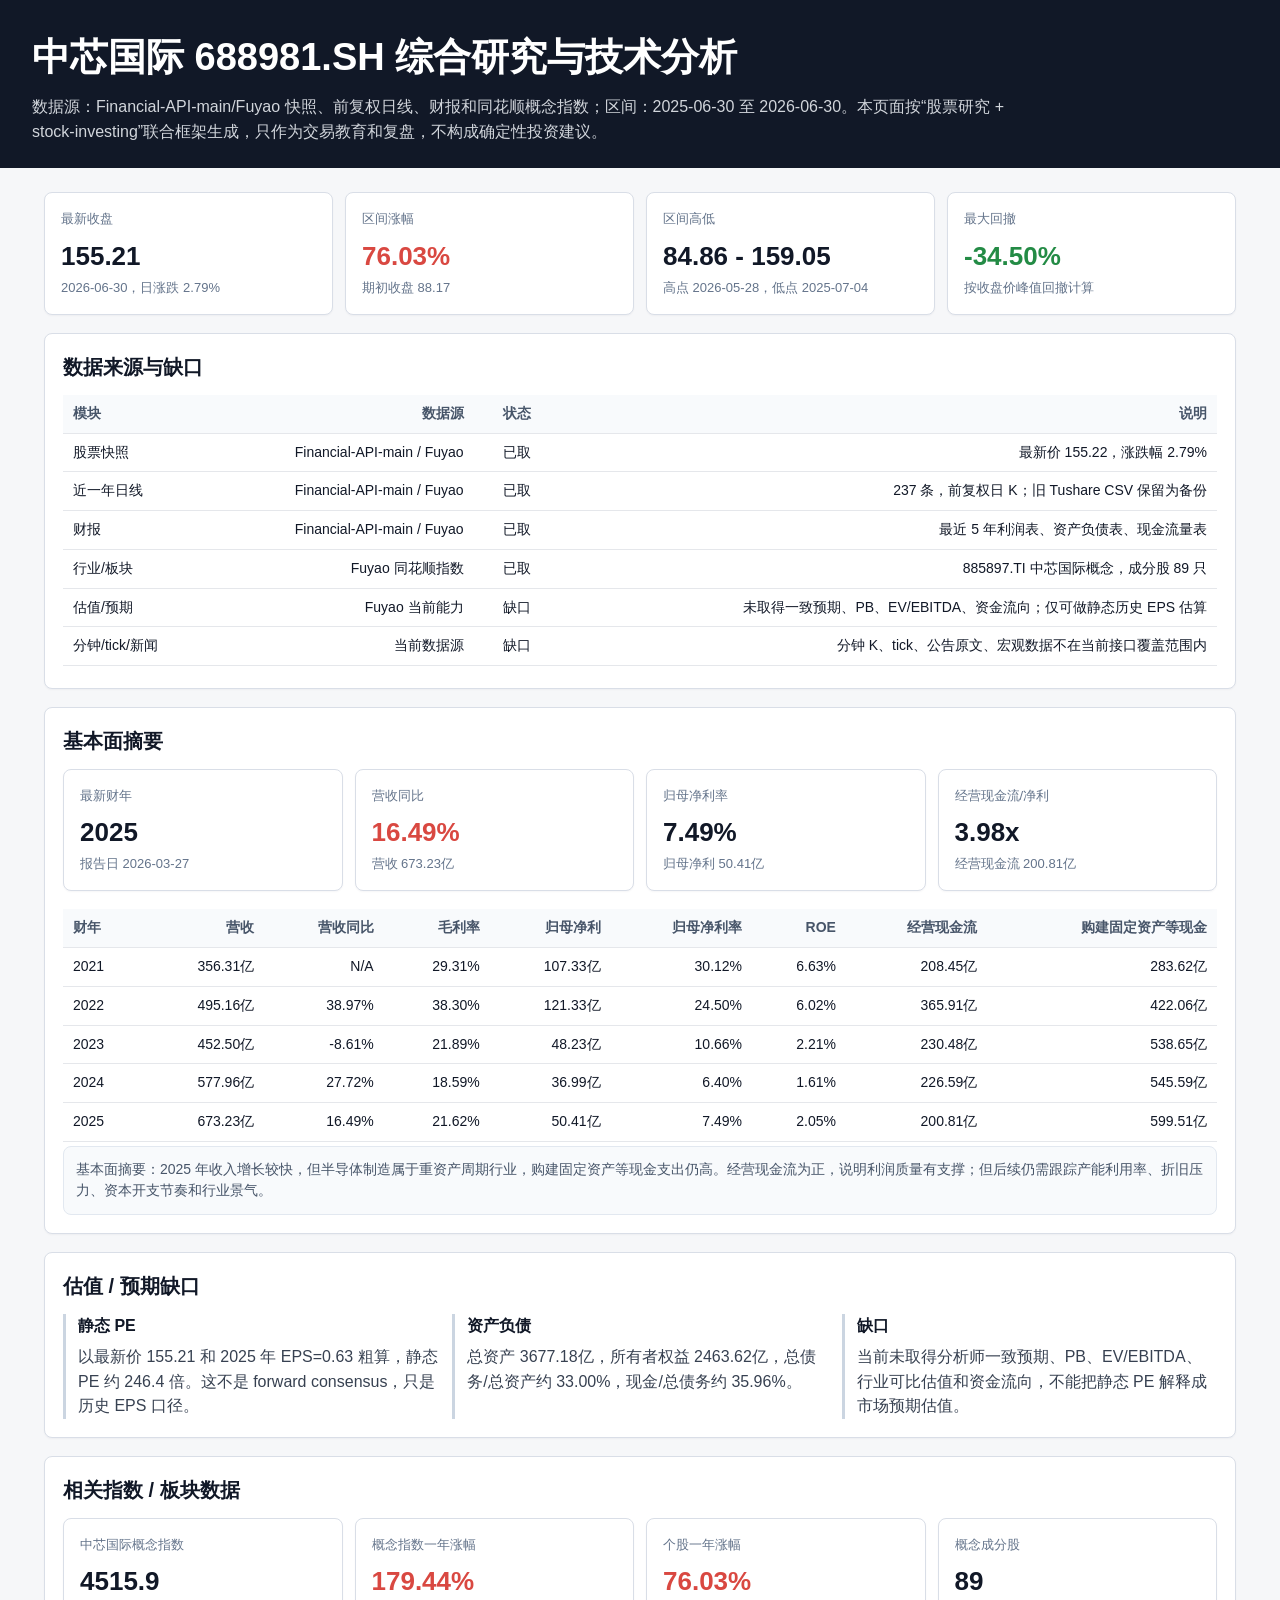
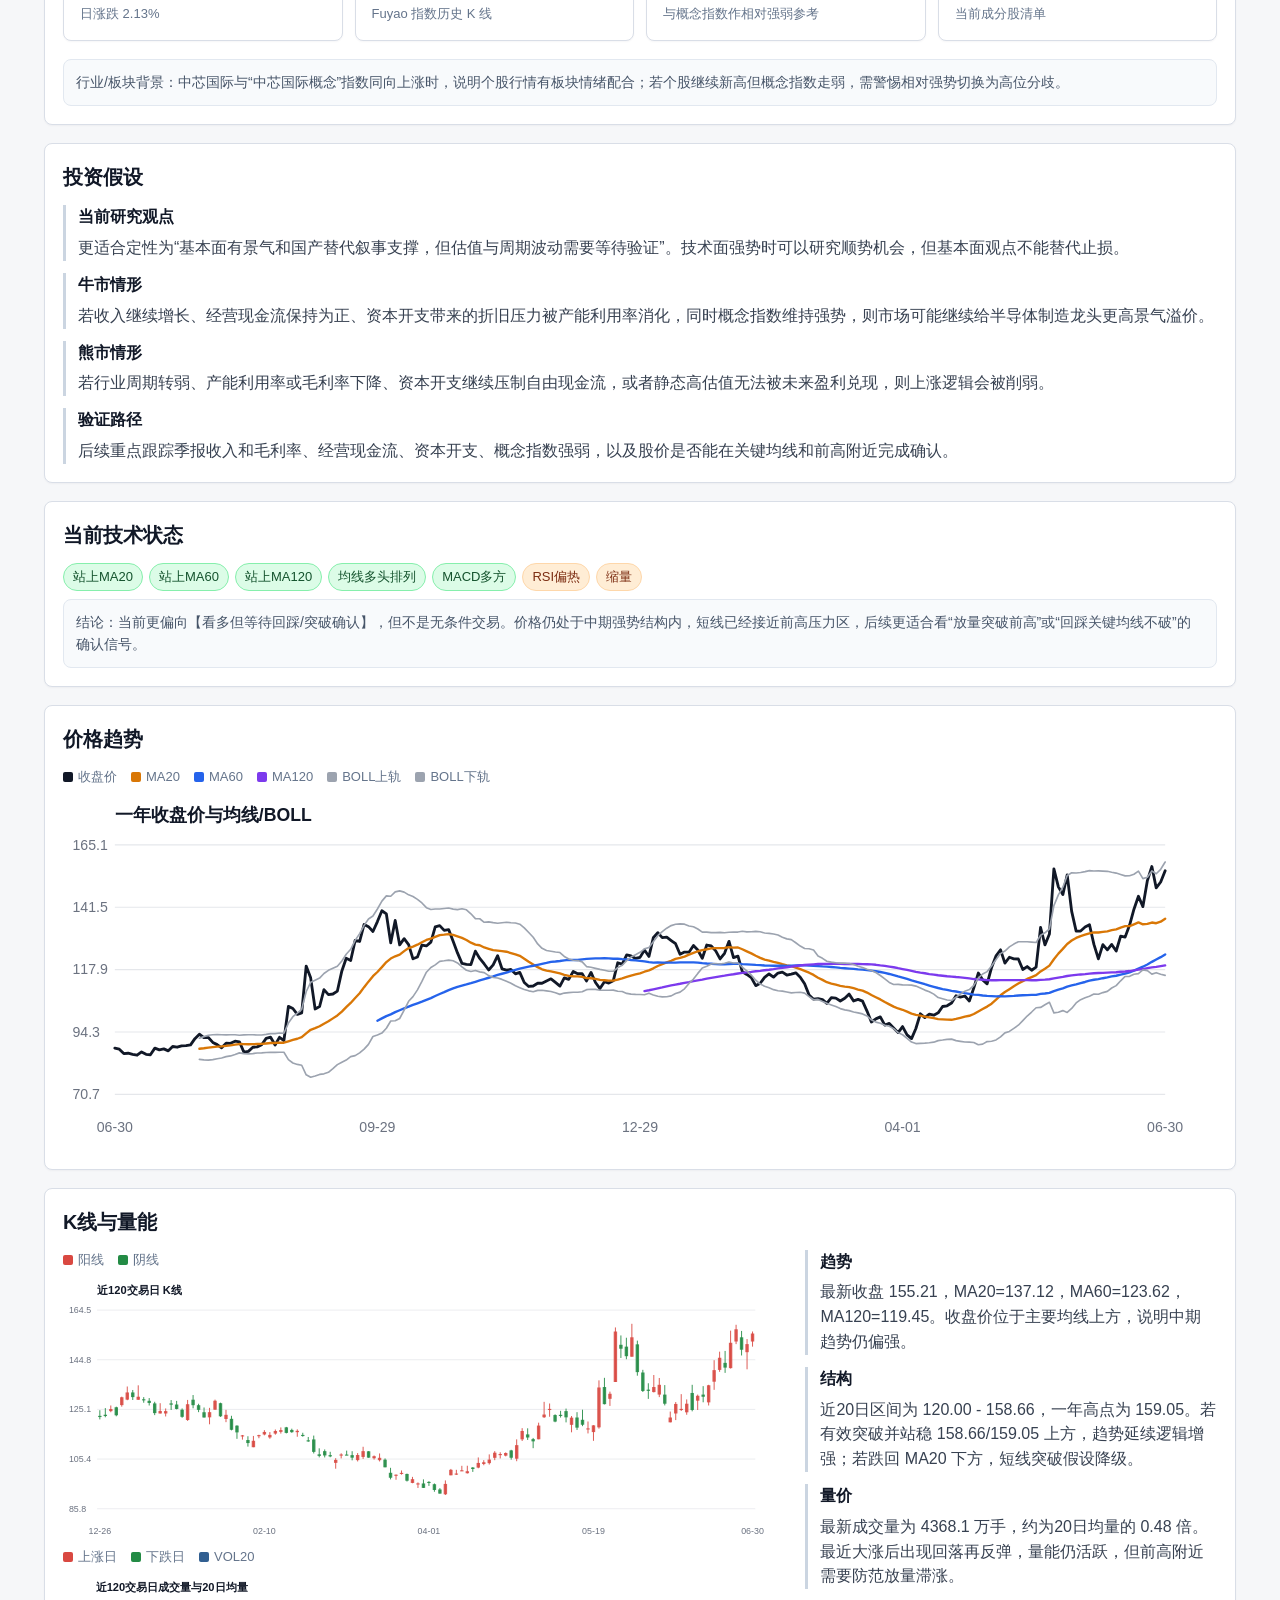
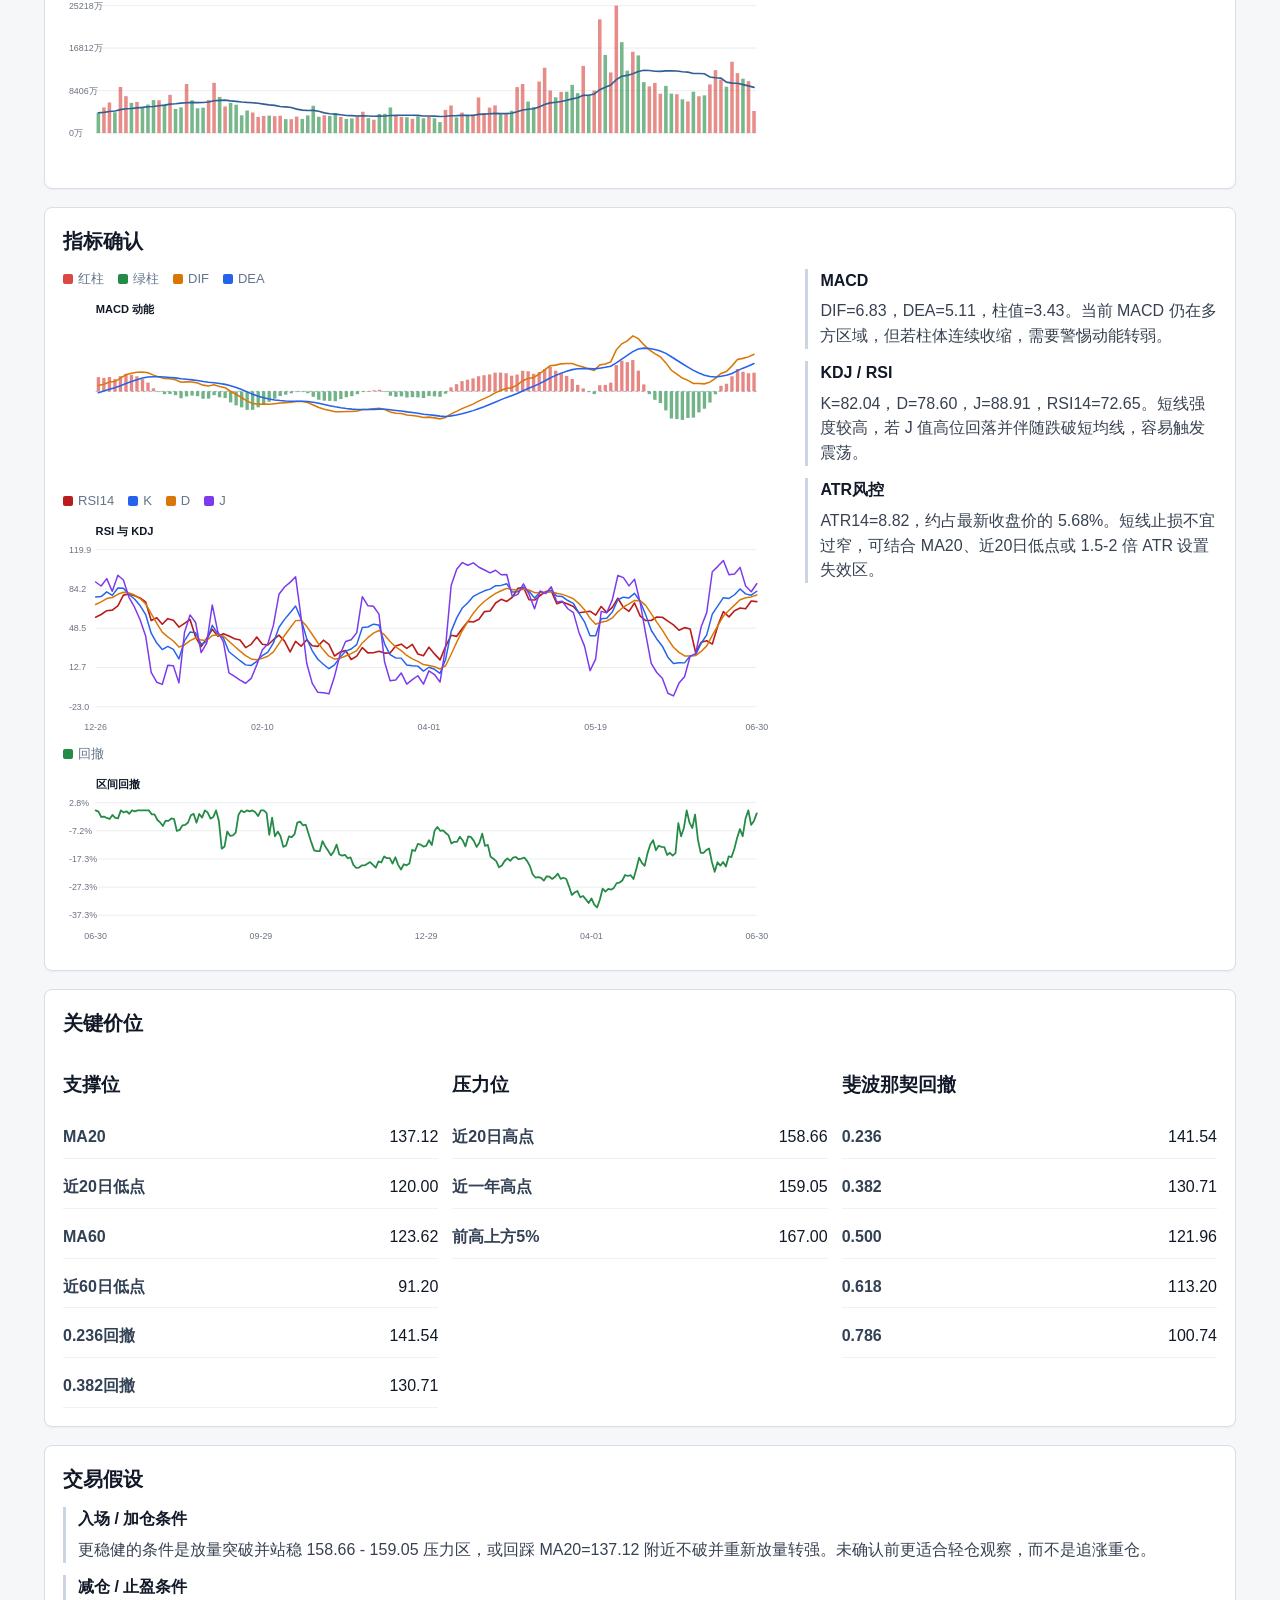
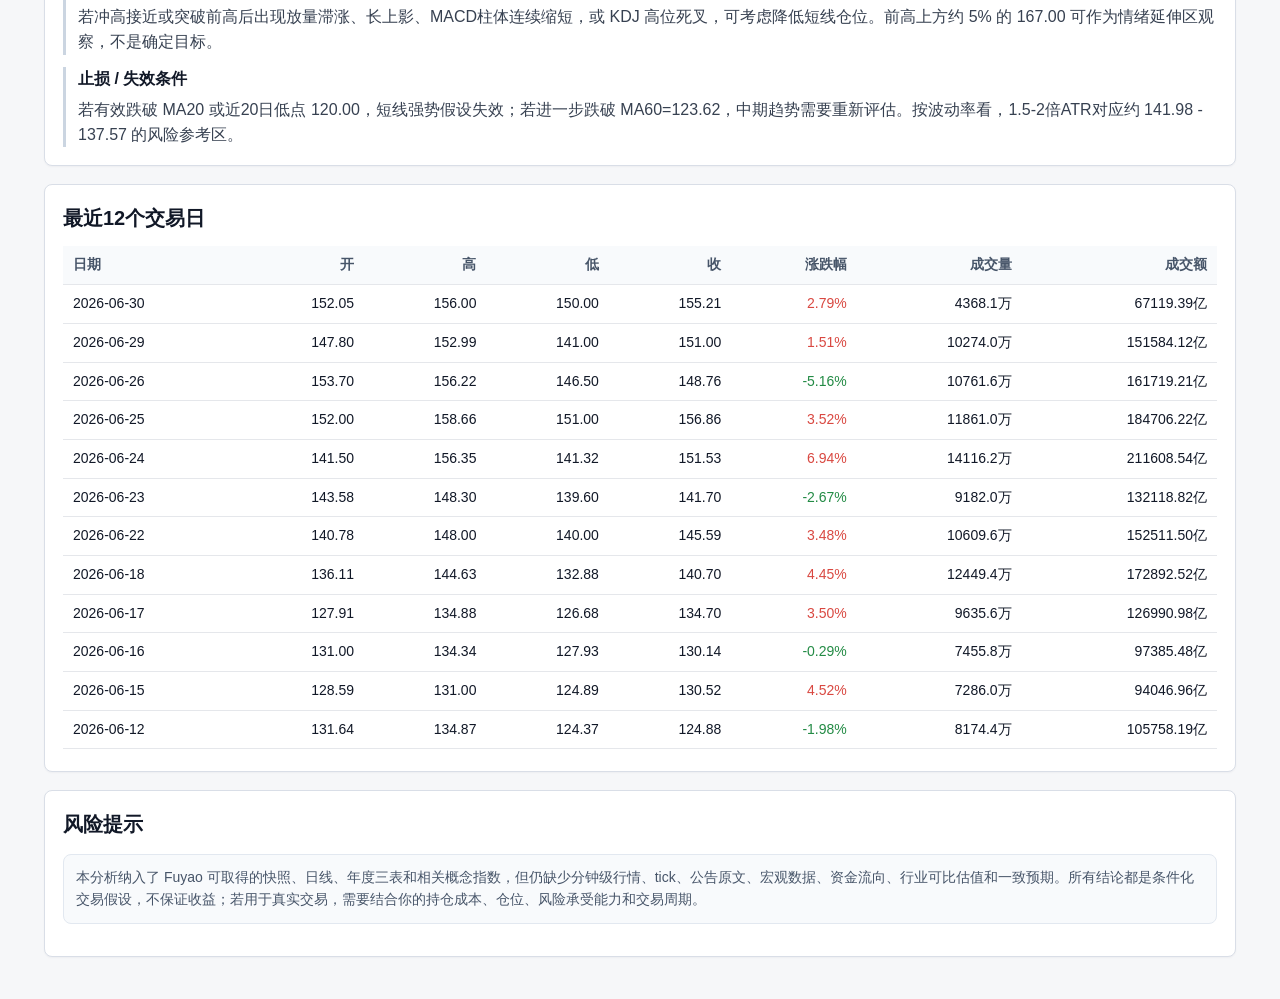
==== commit 786f52a8: "Update SMIC research report" ====
--- a/reports/smic/中芯国际_688981_SH_近一年可视化技术分析.html
+++ b/reports/smic/中芯国际_688981_SH_近一年可视化技术分析.html
@@ -180,20 +180,154 @@
 </head>
 <body>
   <header>
-    <h1>中芯国际 688981.SH 近一年可视化技术分析</h1>
-    <p>数据源：Tushare 日线；区间：2025-06-30 至 2026-06-29。本页面按 stock-investing 技术分析框架生成，只作为交易教育和复盘，不构成确定性投资建议。</p>
+    <h1>中芯国际 688981.SH 综合研究与技术分析</h1>
+    <p>数据源：Financial-API-main/Fuyao 快照、前复权日线、财报和同花顺概念指数；区间：2025-06-30 至 2026-06-30。本页面按“股票研究 + stock-investing”联合框架生成，只作为交易教育和复盘，不构成确定性投资建议。</p>
   </header>
   <main>
     <section class="grid-cards" aria-label="关键指标">
-      <div class="card"><div class="label">最新收盘</div><div class="value">151.00</div><div class="sub">2026-06-29，日涨跌 1.51%</div></div>
-      <div class="card"><div class="label">区间涨幅</div><div class="value red">71.26%</div><div class="sub">期初收盘 88.17</div></div>
+      <div class="card"><div class="label">最新收盘</div><div class="value">155.21</div><div class="sub">2026-06-30，日涨跌 2.79%</div></div>
+      <div class="card"><div class="label">区间涨幅</div><div class="value red">76.03%</div><div class="sub">期初收盘 88.17</div></div>
       <div class="card"><div class="label">区间高低</div><div class="value">84.86 - 159.05</div><div class="sub">高点 2026-05-28，低点 2025-07-04</div></div>
       <div class="card"><div class="label">最大回撤</div><div class="value green">-34.50%</div><div class="sub">按收盘价峰值回撤计算</div></div>
     </section>
 
     <section class="section">
+      <h2>数据来源与缺口</h2>
+      
+      <div class="chart-wrap">
+        <table>
+          <thead><tr><th>模块</th><th>数据源</th><th>状态</th><th>说明</th></tr></thead>
+          <tbody>
+            <tr><td>股票快照</td><td>Financial-API-main / Fuyao</td><td>已取</td><td>最新价 155.22，涨跌幅 2.79%</td></tr>
+            <tr><td>近一年日线</td><td>Financial-API-main / Fuyao</td><td>已取</td><td>237 条，前复权日 K；旧 Tushare CSV 保留为备份</td></tr>
+            <tr><td>财报</td><td>Financial-API-main / Fuyao</td><td>已取</td><td>最近 5 年利润表、资产负债表、现金流量表</td></tr>
+            <tr><td>行业/板块</td><td>Fuyao 同花顺指数</td><td>已取</td><td>885897.TI 中芯国际概念，成分股 89 只</td></tr>
+            <tr><td>估值/预期</td><td>Fuyao 当前能力</td><td>缺口</td><td>未取得一致预期、PB、EV/EBITDA、资金流向；仅可做静态历史 EPS 估算</td></tr>
+            <tr><td>分钟/tick/新闻</td><td>当前数据源</td><td>缺口</td><td>分钟 K、tick、公告原文、宏观数据不在当前接口覆盖范围内</td></tr>
+          </tbody>
+        </table>
+      </div>
+    
+    </section>
+
+    <section class="section">
+      <h2>基本面摘要</h2>
+      
+      <div class="grid-cards">
+        <div class="card"><div class="label">最新财年</div><div class="value">2025</div><div class="sub">报告日 2026-03-27</div></div>
+        <div class="card"><div class="label">营收同比</div><div class="value red">16.49%</div><div class="sub">营收 673.23亿</div></div>
+        <div class="card"><div class="label">归母净利率</div><div class="value">7.49%</div><div class="sub">归母净利 50.41亿</div></div>
+        <div class="card"><div class="label">经营现金流/净利</div><div class="value">3.98x</div><div class="sub">经营现金流 200.81亿</div></div>
+      </div>
+      <div class="chart-wrap">
+        <table>
+          <thead><tr><th>财年</th><th>营收</th><th>营收同比</th><th>毛利率</th><th>归母净利</th><th>归母净利率</th><th>ROE</th><th>经营现金流</th><th>购建固定资产等现金</th></tr></thead>
+          <tbody>
+            <tr>
+              <td>2021</td>
+              <td>356.31亿</td>
+              <td>N/A</td>
+              <td>29.31%</td>
+              <td>107.33亿</td>
+              <td>30.12%</td>
+              <td>6.63%</td>
+              <td>208.45亿</td>
+              <td>283.62亿</td>
+            </tr>
+            
+            <tr>
+              <td>2022</td>
+              <td>495.16亿</td>
+              <td>38.97%</td>
+              <td>38.30%</td>
+              <td>121.33亿</td>
+              <td>24.50%</td>
+              <td>6.02%</td>
+              <td>365.91亿</td>
+              <td>422.06亿</td>
+            </tr>
+            
+            <tr>
+              <td>2023</td>
+              <td>452.50亿</td>
+              <td>-8.61%</td>
+              <td>21.89%</td>
+              <td>48.23亿</td>
+              <td>10.66%</td>
+              <td>2.21%</td>
+              <td>230.48亿</td>
+              <td>538.65亿</td>
+            </tr>
+            
+            <tr>
+              <td>2024</td>
+              <td>577.96亿</td>
+              <td>27.72%</td>
+              <td>18.59%</td>
+              <td>36.99亿</td>
+              <td>6.40%</td>
+              <td>1.61%</td>
+              <td>226.59亿</td>
+              <td>545.59亿</td>
+            </tr>
+            
+            <tr>
+              <td>2025</td>
+              <td>673.23亿</td>
+              <td>16.49%</td>
+              <td>21.62%</td>
+              <td>50.41亿</td>
+              <td>7.49%</td>
+              <td>2.05%</td>
+              <td>200.81亿</td>
+              <td>599.51亿</td>
+            </tr>
+            </tbody>
+        </table>
+      </div>
+      <div class="note">基本面摘要：2025 年收入增长较快，但半导体制造属于重资产周期行业，购建固定资产等现金支出仍高。经营现金流为正，说明利润质量有支撑；但后续仍需跟踪产能利用率、折旧压力、资本开支节奏和行业景气。</div>
+    
+    </section>
+
+    <section class="section">
+      <h2>估值 / 预期缺口</h2>
+      
+      <div class="three-col">
+        <div class="analysis-block"><h3>静态 PE</h3><p>以最新价 155.21 和 2025 年 EPS=0.63 粗算，静态 PE 约 246.4 倍。这不是 forward consensus，只是历史 EPS 口径。</p></div>
+        <div class="analysis-block"><h3>资产负债</h3><p>总资产 3677.18亿，所有者权益 2463.62亿，总债务/总资产约 33.00%，现金/总债务约 35.96%。</p></div>
+        <div class="analysis-block"><h3>缺口</h3><p>当前未取得分析师一致预期、PB、EV/EBITDA、行业可比估值和资金流向，不能把静态 PE 解释成市场预期估值。</p></div>
+      </div>
+    
+    </section>
+
+    <section class="section">
+      <h2>相关指数 / 板块数据</h2>
+      
+      <div class="grid-cards">
+        <div class="card"><div class="label">中芯国际概念指数</div><div class="value">4515.9</div><div class="sub">日涨跌 2.13%</div></div>
+        <div class="card"><div class="label">概念指数一年涨幅</div><div class="value red">179.44%</div><div class="sub">Fuyao 指数历史 K 线</div></div>
+        <div class="card"><div class="label">个股一年涨幅</div><div class="value red">76.03%</div><div class="sub">与概念指数作相对强弱参考</div></div>
+        <div class="card"><div class="label">概念成分股</div><div class="value">89</div><div class="sub">当前成分股清单</div></div>
+      </div>
+      <div class="note">行业/板块背景：中芯国际与“中芯国际概念”指数同向上涨时，说明个股行情有板块情绪配合；若个股继续新高但概念指数走弱，需警惕相对强势切换为高位分歧。</div>
+    
+    </section>
+
+    <section class="section">
+      <h2>投资假设</h2>
+      
+      <div class="analysis">
+        <div class="analysis-block"><h3>当前研究观点</h3><p>更适合定性为“基本面有景气和国产替代叙事支撑，但估值与周期波动需要等待验证”。技术面强势时可以研究顺势机会，但基本面观点不能替代止损。</p></div>
+        <div class="analysis-block"><h3>牛市情形</h3><p>若收入继续增长、经营现金流保持为正、资本开支带来的折旧压力被产能利用率消化，同时概念指数维持强势，则市场可能继续给半导体制造龙头更高景气溢价。</p></div>
+        <div class="analysis-block"><h3>熊市情形</h3><p>若行业周期转弱、产能利用率或毛利率下降、资本开支继续压制自由现金流，或者静态高估值无法被未来盈利兑现，则上涨逻辑会被削弱。</p></div>
+        <div class="analysis-block"><h3>验证路径</h3><p>后续重点跟踪季报收入和毛利率、经营现金流、资本开支、概念指数强弱，以及股价是否能在关键均线和前高附近完成确认。</p></div>
+      </div>
+    
+    </section>
+
+    <section class="section">
       <h2>当前技术状态</h2>
-      <div><span class="badge bull">站上MA20</span><span class="badge bull">站上MA60</span><span class="badge bull">站上MA120</span><span class="badge bull">均线多头排列</span><span class="badge bull">MACD多方</span><span class="badge warn">RSI偏热</span><span class="badge neutral">量能正常</span></div>
+      <div><span class="badge bull">站上MA20</span><span class="badge bull">站上MA60</span><span class="badge bull">站上MA120</span><span class="badge bull">均线多头排列</span><span class="badge bull">MACD多方</span><span class="badge warn">RSI偏热</span><span class="badge warn">缩量</span></div>
       <div class="note">结论：当前更偏向【看多但等待回踩/突破确认】，但不是无条件交易。价格仍处于中期强势结构内，短线已经接近前高压力区，后续更适合看“放量突破前高”或“回踩关键均线不破”的确认信号。</div>
     </section>
 
@@ -204,9 +338,9 @@
       <div class="legend"><span><i style="background:#111827"></i>收盘价</span><span><i style="background:#d97706"></i>MA20</span><span><i style="background:#2563eb"></i>MA60</span><span><i style="background:#7c3aed"></i>MA120</span><span><i style="background:#9ca3af"></i>BOLL上轨</span><span><i style="background:#9ca3af"></i>BOLL下轨</span></div>
       <svg viewBox="0 0 980 300" role="img" aria-label="一年收盘价与均线/BOLL">
         <text x="44" y="24" class="chart-title">一年收盘价与均线/BOLL</text>
-        <line x1="44" y1="44.0" x2="936" y2="44.0" class="grid"/><text x="8" y="48.0" class="axis">163.2</text><line x1="44" y1="97.0" x2="936" y2="97.0" class="grid"/><text x="8" y="101.0" class="axis">140.1</text><line x1="44" y1="150.0" x2="936" y2="150.0" class="grid"/><text x="8" y="154.0" class="axis">117.0</text><line x1="44" y1="203.0" x2="936" y2="203.0" class="grid"/><text x="8" y="207.0" class="axis">93.9</text><line x1="44" y1="256.0" x2="936" y2="256.0" class="grid"/><text x="8" y="260.0" class="axis">70.8</text>
-        <polyline points="44.0,216.2 47.8,217.1 51.6,220.9 55.4,220.6 59.2,221.6 63.0,222.3 66.8,219.4 70.6,221.5 74.4,221.9 78.2,216.2 82.0,217.7 85.8,216.8 89.5,218.6 93.3,214.7 97.1,215.4 100.9,214.2 104.7,214.1 108.5,213.4 112.3,208.0 116.1,204.0 119.9,207.0 123.7,207.0 127.5,211.1 131.3,213.1 135.1,215.9 138.9,211.8 142.7,212.0 146.5,210.2 150.3,210.6 154.1,219.6 157.9,218.9 161.7,215.4 165.5,215.0 169.3,213.2 173.1,207.7 176.9,206.7 180.6,213.5 184.4,206.7 188.2,209.6 192.0,179.9 195.8,181.8 199.6,186.9 203.4,185.6 207.2,144.9 211.0,155.2 214.8,182.2 218.6,180.1 222.4,165.5 226.2,169.7 230.0,169.2 233.8,166.6 237.6,149.1 241.4,138.2 245.2,140.1 249.0,122.7 252.8,123.6 256.6,108.8 260.4,110.8 264.2,115.0 267.9,106.4 271.7,97.0 275.5,99.8 279.3,124.9 283.1,105.4 286.9,126.6 290.7,121.2 294.5,126.4 298.3,138.6 302.1,137.1 305.9,126.7 309.7,127.5 313.5,124.1 317.3,110.9 321.1,109.9 324.9,114.1 328.7,113.3 332.5,123.5 336.3,133.6 340.1,142.7 343.9,143.4 347.7,143.7 351.5,132.0 355.3,138.3 359.0,143.1 362.8,148.4 366.6,144.0 370.4,136.0 374.2,147.3 378.0,148.6 381.8,147.8 385.6,151.7 389.4,150.5 393.2,159.2 397.0,162.6 400.8,162.2 404.6,159.9 408.4,159.9 412.2,157.8 416.0,156.0 419.8,159.2 423.6,162.4 427.4,155.2 431.2,156.5 435.0,149.6 438.8,151.6 442.6,151.6 446.3,157.8 450.1,150.5 453.9,159.2 457.7,164.5 461.5,158.5 465.3,159.7 469.1,157.8 472.9,142.1 476.7,143.4 480.5,135.3 484.3,136.1 488.1,138.3 491.9,137.4 495.7,131.0 499.5,136.7 503.3,120.3 507.1,116.0 510.9,120.3 514.7,119.9 518.5,122.8 522.3,125.6 526.1,134.8 529.9,132.9 533.7,133.0 537.4,127.1 541.2,131.0 545.0,138.2 548.8,126.7 552.6,127.6 556.4,131.8 560.2,138.8 564.0,133.9 567.8,123.5 571.6,137.7 575.4,136.3 579.2,149.9 583.0,152.3 586.8,155.0 590.6,162.0 594.4,159.9 598.2,154.8 602.0,151.9 605.8,154.6 609.6,151.0 613.4,150.2 617.2,152.7 621.0,152.0 624.7,150.8 628.5,154.6 632.3,160.3 636.1,170.0 639.9,173.7 643.7,173.2 647.5,174.1 651.3,177.2 655.1,172.3 658.9,172.7 662.7,175.2 666.5,172.8 670.3,169.3 674.1,175.2 677.9,173.9 681.7,175.4 685.5,184.0 689.3,193.5 693.1,190.7 696.9,189.1 700.7,196.2 704.5,194.8 708.3,198.6 712.1,202.7 715.8,197.4 719.6,204.6 723.4,207.9 727.2,199.1 731.0,186.3 734.8,189.7 738.6,186.7 742.4,187.6 746.2,185.5 750.0,180.1 753.8,179.4 757.6,177.0 761.4,170.8 765.2,171.9 769.0,171.0 772.8,175.3 776.6,163.9 780.4,151.0 784.2,156.9 788.0,160.4 791.8,146.1 795.6,136.0 799.4,130.9 803.1,142.4 806.9,137.4 810.7,138.6 814.5,138.9 818.3,148.0 822.1,145.4 825.9,148.6 829.7,145.9 833.5,111.5 837.3,126.6 841.1,117.2 844.9,60.6 848.7,76.2 852.5,83.0 856.3,65.9 860.1,97.5 863.9,114.6 867.7,114.5 871.5,111.1 875.3,109.0 879.1,126.2 882.9,138.8 886.7,126.4 890.5,130.9 894.2,126.2 898.0,132.0 901.8,119.0 905.6,119.9 909.4,109.4 913.2,95.7 917.0,84.5 920.8,93.4 924.6,70.8 928.4,58.6 932.2,77.2 936.0,72.1" fill="none" stroke="#111827" stroke-width="2.4" stroke-linejoin="round" stroke-linecap="round"/><polyline points="116.1,216.7 119.9,216.3 123.7,215.8 127.5,215.3 131.3,214.9 135.1,214.6 138.9,214.1 142.7,213.7 146.5,213.1 150.3,212.6 154.1,212.8 157.9,212.8 161.7,212.7 165.5,212.6 169.3,212.5 173.1,212.1 176.9,211.7 180.6,211.7 184.4,211.4 188.2,211.4 192.0,210.2 195.8,209.0 199.6,208.0 203.4,206.7 207.2,203.3 211.0,200.3 214.8,198.8 218.6,197.2 222.4,194.9 226.2,192.9 230.0,190.4 233.8,187.8 237.6,184.4 241.4,180.6 245.2,177.0 249.0,172.7 252.8,168.5 256.6,163.3 260.4,158.5 264.2,153.8 267.9,150.1 271.7,145.9 275.5,141.5 279.3,138.5 283.1,136.5 286.9,135.1 290.7,132.0 294.5,129.4 298.3,128.0 302.1,126.4 305.9,124.3 309.7,122.3 313.5,121.1 317.3,119.7 321.1,118.2 324.9,117.8 328.7,117.2 332.5,118.0 336.3,119.1 340.1,120.5 343.9,122.3 347.7,124.7 351.5,126.3 355.3,127.0 359.0,128.8 362.8,129.9 366.6,131.1 370.4,131.6 374.2,132.0 378.0,132.6 381.8,133.6 385.6,134.8 389.4,136.2 393.2,138.6 397.0,141.2 400.8,143.6 404.6,145.9 408.4,147.8 412.2,149.0 416.0,149.6 419.8,150.4 423.6,151.4 427.4,152.5 431.2,153.4 435.0,153.8 438.8,153.9 442.6,154.3 446.3,155.4 450.1,155.5 453.9,156.1 457.7,156.9 461.5,157.2 465.3,157.7 469.1,157.6 472.9,156.6 476.7,155.7 480.5,154.4 484.3,153.2 488.1,152.3 491.9,151.3 495.7,149.9 499.5,148.6 503.3,146.9 507.1,144.9 510.9,143.4 514.7,141.8 518.5,140.4 522.3,138.8 526.1,138.0 529.9,136.7 533.7,135.1 537.4,133.5 541.2,132.1 545.0,131.1 548.8,130.3 552.6,129.6 556.4,129.4 560.2,129.5 564.0,129.3 567.8,128.6 571.6,128.9 575.4,128.9 579.2,130.4 583.0,132.2 586.8,133.9 590.6,136.0 594.4,137.9 598.2,139.3 602.0,140.2 605.8,141.3 609.6,142.2 613.4,143.3 617.2,144.4 621.0,145.1 624.7,146.3 628.5,147.7 632.3,149.1 636.1,150.7 639.9,152.7 643.7,155.1 647.5,157.0 651.3,159.0 655.1,160.1 658.9,161.2 662.7,162.2 666.5,162.7 670.3,163.2 674.1,164.2 677.9,165.3 681.7,166.3 685.5,168.0 689.3,170.2 693.1,172.1 696.9,173.9 700.7,176.2 704.5,178.2 708.3,180.1 712.1,181.7 715.8,182.9 719.6,184.5 723.4,186.2 727.2,187.3 731.0,188.0 734.8,188.8 738.6,189.4 742.4,190.1 746.2,190.9 750.0,191.2 753.8,191.5 757.6,191.5 761.4,190.9 765.2,189.8 769.0,188.8 772.8,188.1 776.6,186.5 780.4,184.3 784.2,182.2 788.0,180.1 791.8,177.6 795.6,174.1 799.4,170.3 803.1,167.5 806.9,165.0 810.7,162.5 814.5,160.1 818.3,158.1 822.1,156.1 825.9,154.5 829.7,152.8 833.5,149.5 837.3,147.3 841.1,144.6 844.9,139.1 848.7,134.1 852.5,130.1 856.3,125.8 860.1,122.9 863.9,120.6 867.7,119.0 871.5,117.7 875.3,116.6 879.1,115.8 882.9,115.9 886.7,115.3 890.5,114.9 894.2,113.8 898.0,113.1 901.8,111.7 905.6,110.4 909.4,110.3 913.2,108.7 917.0,107.1 920.8,108.7 924.6,108.4 928.4,107.2 932.2,107.8 936.0,106.5" fill="none" stroke="#d97706" stroke-width="2" stroke-linejoin="round" stroke-linecap="round"/><polyline points="267.9,192.4 271.7,190.4 275.5,188.4 279.3,186.8 283.1,184.9 286.9,183.3 290.7,181.6 294.5,180.1 298.3,178.7 302.1,177.3 305.9,175.8 309.7,174.3 313.5,172.8 317.3,171.0 321.1,169.2 324.9,167.5 328.7,165.8 332.5,164.3 336.3,163.0 340.1,161.9 343.9,160.9 347.7,159.8 351.5,158.6 355.3,157.4 359.0,156.2 362.8,155.1 366.6,154.0 370.4,152.7 374.2,151.7 378.0,150.6 381.8,149.4 385.6,148.3 389.4,147.2 393.2,146.3 397.0,145.4 400.8,144.7 404.6,143.9 408.4,143.0 412.2,142.2 416.0,141.3 419.8,141.0 423.6,140.6 427.4,140.1 431.2,139.6 435.0,139.7 438.8,139.6 442.6,139.1 446.3,138.8 450.1,138.5 453.9,138.3 457.7,138.3 461.5,138.1 465.3,138.3 469.1,138.6 472.9,138.7 476.7,139.0 480.5,139.2 484.3,139.7 488.1,140.1 491.9,140.5 495.7,140.9 499.5,141.6 503.3,141.9 507.1,141.8 510.9,142.0 514.7,141.9 518.5,141.9 522.3,141.9 526.1,141.8 529.9,141.8 533.7,141.9 537.4,141.9 541.2,142.0 545.0,142.4 548.8,142.7 552.6,142.9 556.4,143.2 560.2,143.5 564.0,143.5 567.8,143.2 571.6,143.1 575.4,143.0 579.2,143.3 583.0,143.5 586.8,143.7 590.6,143.9 594.4,144.2 598.2,144.5 602.0,144.6 605.8,144.7 609.6,144.7 613.4,144.7 617.2,144.7 621.0,144.6 624.7,144.4 628.5,144.3 632.3,144.3 636.1,144.5 639.9,144.7 643.7,145.0 647.5,145.3 651.3,145.5 655.1,145.8 658.9,146.1 662.7,146.5 666.5,146.9 670.3,147.2 674.1,147.4 677.9,147.8 681.7,148.1 685.5,148.4 689.3,149.0 693.1,149.5 696.9,150.1 700.7,151.0 704.5,151.8 708.3,152.9 712.1,154.0 715.8,155.0 719.6,156.1 723.4,157.4 727.2,158.4 731.0,159.5 734.8,160.7 738.6,161.8 742.4,163.0 746.2,164.0 750.0,164.9 753.8,165.7 757.6,166.4 761.4,167.0 765.2,167.8 769.0,168.4 772.8,169.1 776.6,169.7 780.4,170.1 784.2,170.5 788.0,170.8 791.8,171.1 795.6,171.3 799.4,171.1 803.1,171.2 806.9,171.0 810.7,170.8 814.5,170.5 818.3,170.3 822.1,170.1 825.9,170.0 829.7,169.9 833.5,169.1 837.3,168.7 841.1,168.2 844.9,166.7 848.7,165.4 852.5,164.3 856.3,162.8 860.1,161.7 863.9,160.8 867.7,159.8 871.5,158.8 875.3,157.7 879.1,156.9 882.9,156.3 886.7,155.5 890.5,154.8 894.2,154.0 898.0,153.4 901.8,152.4 905.6,151.5 909.4,150.4 913.2,149.0 917.0,147.2 920.8,145.5 924.6,143.6 928.4,141.3 932.2,139.3 936.0,137.2" fill="none" stroke="#2563eb" stroke-width="2" stroke-linejoin="round" stroke-linecap="round"/><polyline points="495.7,166.6 499.5,166.0 503.3,165.2 507.1,164.3 510.9,163.5 514.7,162.6 518.5,161.8 522.3,161.0 526.1,160.3 529.9,159.5 533.7,158.8 537.4,158.1 541.2,157.4 545.0,156.7 548.8,156.0 552.6,155.2 556.4,154.5 560.2,153.9 564.0,153.3 567.8,152.6 571.6,152.0 575.4,151.4 579.2,150.9 583.0,150.4 586.8,150.0 590.6,149.5 594.4,149.1 598.2,148.6 602.0,148.1 605.8,147.6 609.6,147.1 613.4,146.5 617.2,146.0 621.0,145.5 624.7,144.9 628.5,144.5 632.3,144.1 636.1,143.7 639.9,143.5 643.7,143.2 647.5,143.1 651.3,143.1 655.1,143.0 658.9,142.9 662.7,143.1 666.5,143.3 670.3,143.1 674.1,143.1 677.9,143.2 681.7,143.2 685.5,143.3 689.3,143.6 693.1,143.9 696.9,144.3 700.7,144.8 704.5,145.4 708.3,146.0 712.1,146.8 715.8,147.5 719.6,148.3 723.4,149.1 727.2,150.0 731.0,150.7 734.8,151.2 738.6,151.9 742.4,152.4 746.2,153.0 750.0,153.4 753.8,153.7 757.6,154.1 761.4,154.4 765.2,154.8 769.0,155.2 772.8,155.7 776.6,156.2 780.4,156.5 784.2,156.9 788.0,157.2 791.8,157.3 795.6,157.2 799.4,157.1 803.1,157.1 806.9,157.2 810.7,157.2 814.5,157.1 818.3,157.1 822.1,157.1 825.9,157.2 829.7,157.2 833.5,156.9 837.3,156.7 841.1,156.4 844.9,155.7 848.7,155.0 852.5,154.3 856.3,153.5 860.1,153.0 863.9,152.6 867.7,152.3 871.5,151.9 875.3,151.5 879.1,151.2 882.9,151.1 886.7,150.8 890.5,150.6 894.2,150.4 898.0,150.3 901.8,149.9 905.6,149.7 909.4,149.3 913.2,148.7 917.0,148.1 920.8,147.5 924.6,146.8 928.4,146.1 932.2,145.6 936.0,145.0" fill="none" stroke="#7c3aed" stroke-width="2" stroke-linejoin="round" stroke-linecap="round"/><polyline points="116.1,207.6 119.9,206.2 123.7,204.9 127.5,204.5 131.3,204.4 135.1,204.5 138.9,204.6 142.7,204.5 146.5,204.6 150.3,204.9 154.1,204.6 157.9,204.5 161.7,204.6 165.5,204.8 169.3,204.8 173.1,204.2 176.9,203.6 180.6,203.6 184.4,203.0 188.2,203.2 192.0,194.4 195.8,188.9 199.6,185.7 203.4,182.4 207.2,167.3 211.0,159.1 214.8,157.3 218.6,155.4 222.4,151.4 226.2,148.7 230.0,146.8 233.8,145.1 237.6,140.6 241.4,134.7 245.2,130.4 249.0,122.8 252.8,116.8 256.6,109.7 260.4,104.1 264.2,101.6 267.9,95.5 271.7,88.6 275.5,84.2 279.3,84.4 283.1,80.7 286.9,79.8 290.7,80.9 294.5,83.2 298.3,84.6 302.1,87.1 305.9,90.3 309.7,94.3 313.5,95.9 317.3,95.4 321.1,95.5 324.9,95.1 328.7,94.6 332.5,95.6 336.3,96.0 340.1,95.3 343.9,96.1 347.7,99.6 351.5,103.8 355.3,103.9 359.0,107.0 362.8,106.6 366.6,107.3 370.4,107.8 374.2,107.4 378.0,107.0 381.8,107.4 385.6,107.6 389.4,108.6 393.2,111.8 397.0,115.9 400.8,120.0 404.6,125.8 408.4,129.6 412.2,131.5 416.0,132.2 419.8,132.7 423.6,133.2 427.4,136.7 431.2,138.9 435.0,139.9 438.8,140.2 442.6,141.3 446.3,145.4 450.1,146.0 453.9,146.9 457.7,147.9 461.5,148.5 465.3,149.5 469.1,149.5 472.9,146.3 476.7,144.2 480.5,140.2 484.3,137.1 488.1,135.1 491.9,133.1 495.7,130.0 499.5,128.8 503.3,123.8 507.1,118.6 510.9,115.2 514.7,112.1 518.5,109.9 522.3,108.7 526.1,108.4 529.9,108.7 533.7,110.2 537.4,110.9 541.2,112.8 545.0,115.5 548.8,115.5 552.6,116.0 556.4,116.0 560.2,115.8 564.0,116.0 567.8,115.7 571.6,115.4 575.4,115.5 579.2,114.7 583.0,115.3 586.8,115.2 590.6,114.8 594.4,115.2 598.2,116.3 602.0,116.6 605.8,117.1 609.6,118.0 613.4,119.9 617.2,121.4 621.0,122.1 624.7,124.8 628.5,127.7 632.3,129.8 636.1,129.9 639.9,131.1 643.7,136.3 647.5,138.2 651.3,140.8 655.1,141.6 658.9,142.2 662.7,142.5 666.5,142.5 670.3,142.8 674.1,143.5 677.9,145.0 681.7,146.3 685.5,147.8 689.3,148.8 693.1,150.5 696.9,153.2 700.7,156.1 704.5,159.2 708.3,161.0 712.1,160.8 715.8,161.3 719.6,161.4 723.4,161.5 727.2,162.3 731.0,164.0 734.8,165.9 738.6,167.3 742.4,169.3 746.2,172.3 750.0,173.2 753.8,174.4 757.6,174.8 761.4,172.1 765.2,169.3 769.0,166.8 772.8,165.3 776.6,161.7 780.4,155.5 784.2,151.8 788.0,149.8 791.8,144.9 795.6,139.3 799.4,134.2 803.1,132.0 806.9,128.3 810.7,125.9 814.5,123.9 818.3,123.9 822.1,123.9 825.9,124.2 829.7,124.5 833.5,118.2 837.3,116.1 841.1,112.8 844.9,92.6 848.7,83.2 852.5,76.5 856.3,66.4 860.1,64.0 863.9,64.2 867.7,63.8 871.5,63.1 875.3,62.2 879.1,62.5 882.9,62.4 886.7,62.6 890.5,62.8 894.2,63.6 898.0,64.3 901.8,65.5 905.6,66.8 909.4,66.7 913.2,65.3 917.0,62.7 920.8,69.1 924.6,67.9 928.4,62.5 932.2,64.9 936.0,61.0" fill="none" stroke="#9ca3af" stroke-width="1.4" stroke-linejoin="round" stroke-linecap="round"/><polyline points="116.1,225.9 119.9,226.4 123.7,226.6 127.5,226.0 131.3,225.4 135.1,224.7 138.9,223.6 142.7,222.9 146.5,221.7 150.3,220.2 154.1,220.9 157.9,221.1 161.7,220.9 165.5,220.4 169.3,220.2 173.1,220.0 176.9,219.9 180.6,219.8 184.4,219.7 188.2,219.7 192.0,226.1 195.8,229.1 199.6,230.3 203.4,231.0 207.2,239.3 211.0,241.4 214.8,240.3 218.6,239.0 222.4,238.5 226.2,237.1 230.0,234.0 233.8,230.4 237.6,228.3 241.4,226.5 245.2,223.5 249.0,222.6 252.8,220.3 256.6,217.0 260.4,212.9 264.2,206.0 267.9,204.8 271.7,203.1 275.5,198.9 279.3,192.5 283.1,192.3 286.9,190.4 290.7,183.2 294.5,175.5 298.3,171.4 302.1,165.6 305.9,158.3 309.7,150.3 313.5,146.3 317.3,144.0 321.1,140.9 324.9,140.4 328.7,139.8 332.5,140.4 336.3,142.2 340.1,145.7 343.9,148.6 347.7,149.7 351.5,148.7 355.3,150.0 359.0,150.7 362.8,153.3 366.6,154.9 370.4,155.3 374.2,156.6 378.0,158.1 381.8,159.9 385.6,162.0 389.4,163.7 393.2,165.3 397.0,166.5 400.8,167.2 404.6,166.1 408.4,165.9 412.2,166.4 416.0,167.1 419.8,168.1 423.6,169.5 427.4,168.4 431.2,168.0 435.0,167.6 438.8,167.6 442.6,167.3 446.3,165.4 450.1,165.1 453.9,165.2 457.7,165.9 461.5,166.0 465.3,165.9 469.1,165.8 472.9,166.9 476.7,167.1 480.5,168.7 484.3,169.4 488.1,169.5 491.9,169.6 495.7,169.8 499.5,168.5 503.3,170.0 507.1,171.1 510.9,171.6 514.7,171.6 518.5,170.9 522.3,168.8 526.1,167.6 529.9,164.7 533.7,160.0 537.4,156.2 541.2,151.3 545.0,146.7 548.8,145.2 552.6,143.1 556.4,142.7 560.2,143.2 564.0,142.5 567.8,141.5 571.6,142.4 575.4,142.3 579.2,146.0 583.0,149.1 586.8,152.6 590.6,157.2 594.4,160.6 598.2,162.4 602.0,163.8 605.8,165.5 609.6,166.4 613.4,166.7 617.2,167.5 621.0,168.2 624.7,167.9 628.5,167.7 632.3,168.4 636.1,171.4 639.9,174.2 643.7,173.9 647.5,175.7 651.3,177.2 655.1,178.7 658.9,180.1 662.7,181.9 666.5,183.0 670.3,183.6 674.1,184.9 677.9,185.6 681.7,186.4 685.5,188.2 689.3,191.5 693.1,193.6 696.9,194.6 700.7,196.2 704.5,197.2 708.3,199.2 712.1,202.6 715.8,204.6 719.6,207.6 723.4,210.9 727.2,212.2 731.0,212.0 734.8,211.8 738.6,211.5 742.4,211.0 746.2,209.6 750.0,209.1 753.8,208.5 757.6,208.3 761.4,209.7 765.2,210.3 769.0,210.8 772.8,210.9 776.6,211.3 780.4,213.2 784.2,212.7 788.0,210.5 791.8,210.2 795.6,209.0 799.4,206.4 803.1,202.9 806.9,201.7 810.7,199.0 814.5,196.2 818.3,192.3 822.1,188.2 825.9,184.9 829.7,181.1 833.5,180.9 837.3,178.6 841.1,176.4 844.9,185.6 848.7,185.0 852.5,183.6 856.3,185.3 860.1,181.7 863.9,176.9 867.7,174.2 871.5,172.4 875.3,171.1 879.1,169.2 882.9,169.4 886.7,168.0 890.5,167.0 894.2,164.0 898.0,161.9 901.8,157.8 905.6,154.0 909.4,153.8 913.2,152.1 917.0,151.5 920.8,148.3 924.6,149.0 928.4,152.0 932.2,150.7 936.0,152.0" fill="none" stroke="#9ca3af" stroke-width="1.4" stroke-linejoin="round" stroke-linecap="round"/>
-        <text x="44.0" y="288" class="axis mid">06-30</text><text x="267.9" y="288" class="axis mid">09-29</text><text x="491.9" y="288" class="axis mid">12-29</text><text x="715.8" y="288" class="axis mid">04-01</text><text x="936.0" y="288" class="axis mid">06-29</text>
+        <line x1="44" y1="44.0" x2="936" y2="44.0" class="grid"/><text x="8" y="48.0" class="axis">165.1</text><line x1="44" y1="97.0" x2="936" y2="97.0" class="grid"/><text x="8" y="101.0" class="axis">141.5</text><line x1="44" y1="150.0" x2="936" y2="150.0" class="grid"/><text x="8" y="154.0" class="axis">117.9</text><line x1="44" y1="203.0" x2="936" y2="203.0" class="grid"/><text x="8" y="207.0" class="axis">94.3</text><line x1="44" y1="256.0" x2="936" y2="256.0" class="grid"/><text x="8" y="260.0" class="axis">70.7</text>
+        <polyline points="44.0,216.7 47.8,217.6 51.6,221.3 55.3,221.0 59.1,222.0 62.9,222.7 66.7,219.9 70.5,221.9 74.2,222.3 78.0,216.7 81.8,218.1 85.6,217.3 89.4,219.0 93.1,215.3 96.9,215.9 100.7,214.8 104.5,214.6 108.3,213.9 112.0,208.6 115.8,204.8 119.6,207.7 123.4,207.7 127.2,211.8 130.9,213.7 134.7,216.4 138.5,212.4 142.3,212.6 146.1,210.8 149.8,211.3 153.6,220.1 157.4,219.4 161.2,215.9 164.9,215.6 168.7,213.8 172.5,208.4 176.3,207.4 180.1,214.0 183.8,207.5 187.6,210.2 191.4,181.2 195.2,183.0 199.0,188.0 202.7,186.7 206.5,147.0 210.3,157.0 214.1,183.4 217.9,181.3 221.6,167.0 225.4,171.2 229.2,170.7 233.0,168.2 236.8,151.1 240.5,140.4 244.3,142.2 248.1,125.2 251.9,126.1 255.7,111.6 259.4,113.5 263.2,117.6 267.0,109.2 270.8,100.0 274.6,102.7 278.3,127.3 282.1,108.2 285.9,129.0 289.7,123.7 293.5,128.8 297.2,140.8 301.0,139.3 304.8,129.1 308.6,129.9 312.4,126.6 316.1,113.6 319.9,112.6 323.7,116.7 327.5,116.0 331.3,126.0 335.0,135.8 338.8,144.7 342.6,145.5 346.4,145.7 350.2,134.3 353.9,140.5 357.7,145.2 361.5,150.3 365.3,146.0 369.1,138.2 372.8,149.3 376.6,150.5 380.4,149.8 384.2,153.6 387.9,152.4 391.7,160.9 395.5,164.3 399.3,163.9 403.1,161.6 406.8,161.6 410.6,159.6 414.4,157.8 418.2,160.9 422.0,164.0 425.7,157.0 429.5,158.3 433.3,151.5 437.1,153.5 440.9,153.5 444.6,159.6 448.4,152.4 452.2,160.9 456.0,166.1 459.8,160.3 463.5,161.4 467.3,159.5 471.1,144.2 474.9,145.4 478.7,137.5 482.4,138.3 486.2,140.5 490.0,139.6 493.8,133.3 497.6,138.8 501.3,122.9 505.1,118.6 508.9,122.8 512.7,122.4 516.5,125.3 520.2,128.0 524.0,137.0 527.8,135.1 531.6,135.2 535.4,129.5 539.1,133.3 542.9,140.3 546.7,129.1 550.5,129.9 554.3,134.1 558.0,140.9 561.8,136.1 565.6,126.0 569.4,139.8 573.2,138.5 576.9,151.8 580.7,154.1 584.5,156.8 588.3,163.6 592.1,161.6 595.8,156.6 599.6,153.7 603.4,156.4 607.2,152.9 610.9,152.1 614.7,154.6 618.5,153.9 622.3,152.7 626.1,156.4 629.8,162.0 633.6,171.5 637.4,175.1 641.2,174.6 645.0,175.5 648.7,178.6 652.5,173.8 656.3,174.2 660.1,176.6 663.9,174.3 667.6,170.8 671.4,176.6 675.2,175.3 679.0,176.7 682.8,185.2 686.5,194.5 690.3,191.8 694.1,190.1 697.9,197.1 701.7,195.7 705.4,199.5 709.2,203.5 713.0,198.4 716.8,205.4 720.6,208.6 724.3,200.0 728.1,187.5 731.9,190.7 735.7,187.8 739.5,188.7 743.2,186.7 747.0,181.3 750.8,180.7 754.6,178.4 758.4,172.2 762.1,173.4 765.9,172.4 769.7,176.7 773.5,165.5 777.3,152.9 781.0,158.7 784.8,162.1 788.6,148.1 792.4,138.2 796.2,133.2 799.9,144.5 803.7,139.5 807.5,140.8 811.3,141.0 815.1,149.9 818.8,147.4 822.6,150.5 826.4,147.9 830.2,114.2 833.9,129.0 837.7,119.8 841.5,64.4 845.3,79.7 849.1,86.3 852.8,69.5 856.6,100.5 860.4,117.3 864.2,117.2 868.0,113.8 871.7,111.8 875.5,128.6 879.3,140.9 883.1,128.8 886.9,133.2 890.6,128.6 894.4,134.2 898.2,121.6 902.0,122.4 905.8,112.2 909.5,98.7 913.3,87.7 917.1,96.5 920.9,74.4 924.7,62.4 928.4,80.6 932.2,75.6 936.0,66.1" fill="none" stroke="#111827" stroke-width="2.4" stroke-linejoin="round" stroke-linecap="round"/><polyline points="115.8,217.2 119.6,216.8 123.4,216.3 127.2,215.8 130.9,215.4 134.7,215.2 138.5,214.7 142.3,214.3 146.1,213.7 149.8,213.2 153.6,213.3 157.4,213.4 161.2,213.3 164.9,213.2 168.7,213.1 172.5,212.7 176.3,212.3 180.1,212.3 183.8,212.0 187.6,212.1 191.4,210.9 195.2,209.7 199.0,208.7 202.7,207.4 206.5,204.1 210.3,201.1 214.1,199.7 217.9,198.1 221.6,195.9 225.4,193.9 229.2,191.4 233.0,188.9 236.8,185.6 240.5,181.9 244.3,178.3 248.1,174.1 251.9,170.1 255.7,164.9 259.4,160.2 263.2,155.6 267.0,152.0 270.8,147.9 274.6,143.6 278.3,140.6 282.1,138.7 285.9,137.3 289.7,134.3 293.5,131.7 297.2,130.4 301.0,128.8 304.8,126.7 308.6,124.8 312.4,123.6 316.1,122.2 319.9,120.7 323.7,120.3 327.5,119.8 331.3,120.5 335.0,121.7 338.8,123.0 342.6,124.8 346.4,127.1 350.2,128.7 353.9,129.3 357.7,131.2 361.5,132.3 365.3,133.4 369.1,133.8 372.8,134.3 376.6,134.8 380.4,135.9 384.2,137.0 387.9,138.3 391.7,140.7 395.5,143.3 399.3,145.6 403.1,147.9 406.8,149.7 410.6,150.9 414.4,151.5 418.2,152.3 422.0,153.2 425.7,154.4 429.5,155.3 433.3,155.6 437.1,155.7 440.9,156.1 444.6,157.2 448.4,157.3 452.2,157.8 456.0,158.7 459.8,159.0 463.5,159.4 467.3,159.4 471.1,158.4 474.9,157.4 478.7,156.2 482.4,155.1 486.2,154.1 490.0,153.2 493.8,151.8 497.6,150.6 501.3,148.9 505.1,146.9 508.9,145.4 512.7,143.9 516.5,142.5 520.2,140.9 524.0,140.1 527.8,138.9 531.6,137.3 535.4,135.8 539.1,134.4 542.9,133.4 546.7,132.7 550.5,131.9 554.3,131.7 558.0,131.8 561.8,131.6 565.6,130.9 569.4,131.3 573.2,131.2 576.9,132.7 580.7,134.5 584.5,136.2 588.3,138.2 592.1,140.0 595.8,141.5 599.6,142.3 603.4,143.4 607.2,144.3 610.9,145.4 614.7,146.4 618.5,147.1 622.3,148.3 626.1,149.6 629.8,151.0 633.6,152.6 637.4,154.5 641.2,156.9 645.0,158.7 648.7,160.7 652.5,161.8 656.3,162.8 660.1,163.8 663.9,164.4 667.6,164.8 671.4,165.8 675.2,166.9 679.0,167.9 682.8,169.5 686.5,171.6 690.3,173.5 694.1,175.3 697.9,177.5 701.7,179.5 705.4,181.4 709.2,183.0 713.0,184.1 716.8,185.7 720.6,187.3 724.3,188.4 728.1,189.1 731.9,189.9 735.7,190.5 739.5,191.2 743.2,192.0 747.0,192.2 750.8,192.5 754.6,192.6 758.4,191.9 762.1,190.9 765.9,189.9 769.7,189.2 773.5,187.7 777.3,185.5 781.0,183.5 784.8,181.4 788.6,178.9 792.4,175.5 796.2,171.8 799.9,169.0 803.7,166.6 807.5,164.1 811.3,161.8 815.1,159.8 818.8,157.9 822.6,156.3 826.4,154.7 830.2,151.5 833.9,149.3 837.7,146.6 841.5,141.2 845.3,136.4 849.1,132.4 852.8,128.2 856.6,125.3 860.4,123.1 864.2,121.5 868.0,120.3 871.7,119.2 875.5,118.4 879.3,118.5 883.1,117.9 886.9,117.5 890.6,116.5 894.4,115.8 898.2,114.3 902.0,113.1 905.8,113.0 909.5,111.5 913.3,109.9 917.1,111.5 920.9,111.2 924.7,110.0 928.4,110.6 932.2,109.3 936.0,106.8" fill="none" stroke="#d97706" stroke-width="2" stroke-linejoin="round" stroke-linecap="round"/><polyline points="267.0,193.4 270.8,191.4 274.6,189.5 278.3,188.0 282.1,186.1 285.9,184.5 289.7,182.9 293.5,181.4 297.2,180.0 301.0,178.6 304.8,177.2 308.6,175.7 312.4,174.2 316.1,172.4 319.9,170.7 323.7,169.1 327.5,167.4 331.3,165.9 335.0,164.6 338.8,163.6 342.6,162.6 346.4,161.5 350.2,160.3 353.9,159.1 357.7,158.0 361.5,156.9 365.3,155.8 369.1,154.5 372.8,153.5 376.6,152.5 380.4,151.3 384.2,150.2 387.9,149.2 391.7,148.3 395.5,147.4 399.3,146.7 403.1,145.9 406.8,145.1 410.6,144.3 414.4,143.4 418.2,143.1 422.0,142.7 425.7,142.2 429.5,141.7 433.3,141.8 437.1,141.8 440.9,141.3 444.6,140.9 448.4,140.7 452.2,140.5 456.0,140.4 459.8,140.3 463.5,140.4 467.3,140.8 471.1,140.8 474.9,141.1 478.7,141.3 482.4,141.8 486.2,142.2 490.0,142.6 493.8,143.0 497.6,143.6 501.3,144.0 505.1,143.8 508.9,144.1 512.7,144.0 516.5,144.0 520.2,144.0 524.0,143.9 527.8,143.8 531.6,143.9 535.4,143.9 539.1,144.1 542.9,144.5 546.7,144.8 550.5,145.0 554.3,145.3 558.0,145.5 561.8,145.5 565.6,145.2 569.4,145.1 573.2,145.0 576.9,145.3 580.7,145.5 584.5,145.7 588.3,146.0 592.1,146.2 595.8,146.5 599.6,146.6 603.4,146.7 607.2,146.7 610.9,146.7 614.7,146.8 618.5,146.6 622.3,146.4 626.1,146.3 629.8,146.3 633.6,146.5 637.4,146.7 641.2,147.0 645.0,147.3 648.7,147.5 652.5,147.8 656.3,148.1 660.1,148.5 663.9,148.8 667.6,149.1 671.4,149.4 675.2,149.8 679.0,150.0 682.8,150.4 686.5,150.9 690.3,151.4 694.1,152.0 697.9,152.8 701.7,153.7 705.4,154.7 709.2,155.8 713.0,156.8 716.8,157.9 720.6,159.1 724.3,160.1 728.1,161.2 731.9,162.4 735.7,163.5 739.5,164.6 743.2,165.6 747.0,166.5 750.8,167.2 754.6,168.0 758.4,168.6 762.1,169.3 765.9,170.0 769.7,170.6 773.5,171.2 777.3,171.5 781.0,172.0 784.8,172.3 788.6,172.5 792.4,172.7 796.2,172.6 799.9,172.7 803.7,172.5 807.5,172.3 811.3,172.0 815.1,171.8 818.8,171.6 822.6,171.5 826.4,171.4 830.2,170.6 833.9,170.3 837.7,169.7 841.5,168.2 845.3,167.0 849.1,165.9 852.8,164.4 856.6,163.4 860.4,162.5 864.2,161.5 868.0,160.5 871.7,159.4 875.5,158.6 879.3,158.1 883.1,157.3 886.9,156.6 890.6,155.8 894.4,155.2 898.2,154.3 902.0,153.4 905.8,152.3 909.5,150.9 913.3,149.1 917.1,147.5 920.9,145.6 924.7,143.4 928.4,141.4 932.2,139.4 936.0,137.1" fill="none" stroke="#2563eb" stroke-width="2" stroke-linejoin="round" stroke-linecap="round"/><polyline points="493.8,168.2 497.6,167.5 501.3,166.7 505.1,165.9 508.9,165.1 512.7,164.2 516.5,163.4 520.2,162.7 524.0,162.0 527.8,161.2 531.6,160.6 535.4,159.8 539.1,159.1 542.9,158.5 546.7,157.7 550.5,157.0 554.3,156.3 558.0,155.7 561.8,155.1 565.6,154.4 569.4,153.9 573.2,153.3 576.9,152.8 580.7,152.3 584.5,151.9 588.3,151.4 592.1,151.0 595.8,150.5 599.6,150.1 603.4,149.6 607.2,149.0 610.9,148.5 614.7,148.0 618.5,147.5 622.3,146.9 626.1,146.5 629.8,146.1 633.6,145.8 637.4,145.5 641.2,145.2 645.0,145.2 648.7,145.1 652.5,145.0 656.3,144.9 660.1,145.1 663.9,145.3 667.6,145.2 671.4,145.1 675.2,145.2 679.0,145.3 682.8,145.4 686.5,145.6 690.3,145.9 694.1,146.4 697.9,146.8 701.7,147.4 705.4,148.0 709.2,148.8 713.0,149.5 716.8,150.2 720.6,151.0 724.3,151.9 728.1,152.6 731.9,153.1 735.7,153.8 739.5,154.3 743.2,154.8 747.0,155.2 750.8,155.6 754.6,155.9 758.4,156.3 762.1,156.6 765.9,157.0 769.7,157.5 773.5,158.0 777.3,158.3 781.0,158.6 784.8,158.9 788.6,159.0 792.4,159.0 796.2,158.9 799.9,158.9 803.7,158.9 807.5,158.9 811.3,158.9 815.1,158.9 818.8,158.9 822.6,159.0 826.4,159.0 830.2,158.7 833.9,158.5 837.7,158.2 841.5,157.5 845.3,156.8 849.1,156.2 852.8,155.4 856.6,154.9 860.4,154.5 864.2,154.1 868.0,153.8 871.7,153.4 875.5,153.1 879.3,152.9 883.1,152.7 886.9,152.5 890.6,152.3 894.4,152.2 898.2,151.8 902.0,151.6 905.8,151.2 909.5,150.6 913.3,150.0 917.1,149.5 920.9,148.8 924.7,148.1 928.4,147.6 932.2,147.0 936.0,146.4" fill="none" stroke="#7c3aed" stroke-width="2" stroke-linejoin="round" stroke-linecap="round"/><polyline points="115.8,208.3 119.6,206.9 123.4,205.7 127.2,205.3 130.9,205.1 134.7,205.3 138.5,205.4 142.3,205.3 146.1,205.3 149.8,205.7 153.6,205.4 157.4,205.3 161.2,205.3 164.9,205.5 168.7,205.5 172.5,205.0 176.3,204.4 180.1,204.4 183.8,203.8 187.6,204.0 191.4,195.4 195.2,190.0 199.0,186.9 202.7,183.7 206.5,168.8 210.3,160.8 214.1,159.0 217.9,157.2 221.6,153.3 225.4,150.6 229.2,148.8 233.0,147.1 236.8,142.7 240.5,136.9 244.3,132.7 248.1,125.2 251.9,119.4 255.7,112.4 259.4,107.0 263.2,104.5 267.0,98.5 270.8,91.8 274.6,87.4 278.3,87.7 282.1,84.0 285.9,83.1 289.7,84.2 293.5,86.5 297.2,87.9 301.0,90.3 304.8,93.4 308.6,97.4 312.4,98.9 316.1,98.5 319.9,98.5 323.7,98.1 327.5,97.7 331.3,98.6 335.0,99.0 338.8,98.3 342.6,99.2 346.4,102.6 350.2,106.7 353.9,106.8 357.7,109.8 361.5,109.4 365.3,110.1 369.1,110.6 372.8,110.2 376.6,109.8 380.4,110.2 384.2,110.4 387.9,111.4 391.7,114.5 395.5,118.5 399.3,122.5 403.1,128.2 406.8,131.9 410.6,133.8 414.4,134.4 418.2,135.0 422.0,135.5 425.7,138.8 429.5,141.0 433.3,142.0 437.1,142.3 440.9,143.4 444.6,147.4 448.4,148.0 452.2,148.9 456.0,149.8 459.8,150.5 463.5,151.4 467.3,151.4 471.1,148.3 474.9,146.3 478.7,142.3 482.4,139.3 486.2,137.3 490.0,135.3 493.8,132.4 497.6,131.2 501.3,126.3 505.1,121.2 508.9,117.8 512.7,114.8 516.5,112.6 520.2,111.5 524.0,111.2 527.8,111.4 531.6,112.9 535.4,113.6 539.1,115.5 542.9,118.2 546.7,118.1 550.5,118.6 554.3,118.6 558.0,118.4 561.8,118.7 565.6,118.3 569.4,118.1 573.2,118.1 576.9,117.4 580.7,117.9 584.5,117.8 588.3,117.5 592.1,117.8 595.8,118.9 599.6,119.2 603.4,119.7 607.2,120.6 610.9,122.5 614.7,123.9 618.5,124.5 622.3,127.2 626.1,130.0 629.8,132.1 633.6,132.3 637.4,133.4 641.2,138.5 645.0,140.4 648.7,142.9 652.5,143.6 656.3,144.2 660.1,144.5 663.9,144.5 667.6,144.8 671.4,145.6 675.2,147.1 679.0,148.2 682.8,149.7 686.5,150.7 690.3,152.4 694.1,155.0 697.9,157.9 701.7,160.9 705.4,162.6 709.2,162.5 713.0,163.0 716.8,163.1 720.6,163.2 724.3,164.0 728.1,165.6 731.9,167.4 735.7,168.8 739.5,170.8 743.2,173.7 747.0,174.7 750.8,175.8 754.6,176.2 758.4,173.5 762.1,170.8 765.9,168.3 769.7,166.9 773.5,163.4 777.3,157.2 781.0,153.7 784.8,151.7 788.6,146.9 792.4,141.4 796.2,136.4 799.9,134.2 803.7,130.7 807.5,128.3 811.3,126.3 815.1,126.3 818.8,126.3 822.6,126.6 826.4,127.0 830.2,120.8 833.9,118.7 837.7,115.5 841.5,95.7 845.3,86.5 849.1,80.0 852.8,70.0 856.6,67.7 860.4,67.9 864.2,67.5 868.0,66.8 871.7,65.9 875.5,66.2 879.3,66.1 883.1,66.3 886.9,66.5 890.6,67.3 894.4,68.0 898.2,69.2 902.0,70.4 905.8,70.3 909.5,69.0 913.3,66.4 917.1,72.7 920.9,71.5 924.7,66.2 928.4,68.6 932.2,64.8 936.0,58.6" fill="none" stroke="#9ca3af" stroke-width="1.4" stroke-linejoin="round" stroke-linecap="round"/><polyline points="115.8,226.2 119.6,226.7 123.4,226.9 127.2,226.4 130.9,225.7 134.7,225.0 138.5,223.9 142.3,223.3 146.1,222.1 149.8,220.7 153.6,221.3 157.4,221.5 161.2,221.3 164.9,220.8 168.7,220.7 172.5,220.4 176.3,220.3 180.1,220.3 183.8,220.2 187.6,220.2 191.4,226.4 195.2,229.3 199.0,230.5 202.7,231.2 206.5,239.3 210.3,241.4 214.1,240.3 217.9,239.0 221.6,238.5 225.4,237.2 229.2,234.1 233.0,230.7 236.8,228.6 240.5,226.8 244.3,223.9 248.1,223.0 251.9,220.7 255.7,217.5 259.4,213.5 263.2,206.8 267.0,205.5 270.8,203.9 274.6,199.8 278.3,193.6 282.1,193.4 285.9,191.5 289.7,184.4 293.5,176.9 297.2,172.9 301.0,167.2 304.8,160.0 308.6,152.2 312.4,148.2 316.1,146.0 319.9,143.0 323.7,142.5 327.5,141.9 331.3,142.5 335.0,144.3 338.8,147.7 342.6,150.5 346.4,151.6 350.2,150.7 353.9,151.9 357.7,152.5 361.5,155.1 365.3,156.7 369.1,157.1 372.8,158.3 376.6,159.8 380.4,161.6 384.2,163.7 387.9,165.3 391.7,166.9 395.5,168.0 399.3,168.8 403.1,167.6 406.8,167.5 410.6,168.0 414.4,168.6 418.2,169.6 422.0,171.0 425.7,169.9 429.5,169.5 433.3,169.2 437.1,169.2 440.9,168.8 444.6,167.0 448.4,166.7 452.2,166.8 456.0,167.5 459.8,167.5 463.5,167.5 467.3,167.4 471.1,168.4 474.9,168.6 478.7,170.2 482.4,170.8 486.2,171.0 490.0,171.1 493.8,171.3 497.6,170.0 501.3,171.5 505.1,172.6 508.9,173.1 512.7,173.0 516.5,172.3 520.2,170.3 524.0,169.1 527.8,166.3 531.6,161.7 535.4,158.0 539.1,153.2 542.9,148.6 546.7,147.2 550.5,145.2 554.3,144.8 558.0,145.2 561.8,144.6 565.6,143.6 569.4,144.4 573.2,144.4 576.9,148.0 580.7,151.0 584.5,154.5 588.3,159.0 592.1,162.3 595.8,164.1 599.6,165.4 603.4,167.0 607.2,167.9 610.9,168.3 614.7,169.0 618.5,169.7 622.3,169.4 626.1,169.2 629.8,170.0 633.6,172.9 637.4,175.6 641.2,175.3 645.0,177.1 648.7,178.6 652.5,180.0 656.3,181.4 660.1,183.1 663.9,184.2 667.6,184.8 671.4,186.0 675.2,186.7 679.0,187.6 682.8,189.3 686.5,192.6 690.3,194.6 694.1,195.6 697.9,197.2 701.7,198.1 705.4,200.1 709.2,203.5 713.0,205.3 716.8,208.3 720.6,211.5 724.3,212.8 728.1,212.6 731.9,212.4 735.7,212.1 739.5,211.6 743.2,210.3 747.0,209.8 750.8,209.2 754.6,209.0 758.4,210.3 762.1,210.9 765.9,211.5 769.7,211.6 773.5,211.9 777.3,213.8 781.0,213.3 784.8,211.1 788.6,210.8 792.4,209.7 796.2,207.1 799.9,203.7 803.7,202.5 807.5,199.9 811.3,197.2 815.1,193.3 818.8,189.4 822.6,186.0 826.4,182.4 830.2,182.1 833.9,179.9 837.7,177.7 841.5,186.7 845.3,186.2 849.1,184.8 852.8,186.4 856.6,183.0 860.4,178.3 864.2,175.5 868.0,173.9 871.7,172.6 875.5,170.7 879.3,170.9 883.1,169.5 886.9,168.5 890.6,165.6 894.4,163.6 898.2,159.5 902.0,155.8 905.8,155.7 909.5,153.9 913.3,153.4 917.1,150.2 920.9,150.9 924.7,153.8 928.4,152.6 932.2,153.9 936.0,154.9" fill="none" stroke="#9ca3af" stroke-width="1.4" stroke-linejoin="round" stroke-linecap="round"/>
+        <text x="44.0" y="288" class="axis mid">06-30</text><text x="267.0" y="288" class="axis mid">09-29</text><text x="490.0" y="288" class="axis mid">12-29</text><text x="713.0" y="288" class="axis mid">04-01</text><text x="936.0" y="288" class="axis mid">06-30</text>
       </svg>
     </div>
     
@@ -221,8 +355,8 @@
       <svg viewBox="0 0 980 360" role="img" aria-label="近120交易日K线">
         <text x="46" y="24" class="chart-title">近120交易日 K线</text>
         <line x1="46" y1="46.0" x2="934" y2="46.0" class="grid"/><text x="8" y="50.0" class="axis">164.5</text><line x1="46" y1="113.0" x2="934" y2="113.0" class="grid"/><text x="8" y="117.0" class="axis">144.8</text><line x1="46" y1="180.0" x2="934" y2="180.0" class="grid"/><text x="8" y="184.0" class="axis">125.1</text><line x1="46" y1="247.0" x2="934" y2="247.0" class="grid"/><text x="8" y="251.0" class="axis">105.4</text><line x1="46" y1="314.0" x2="934" y2="314.0" class="grid"/><text x="8" y="318.0" class="axis">85.8</text>
-        <line x1="49.7" y1="177.1" x2="49.7" y2="188.4" stroke="#d94841" stroke-width="1.2"><title>2025-12-25 O:123.00 H:125.99 L:122.66 C:123.08</title></line><rect x="47.4" y="187.0" width="4.6" height="1.5" fill="#d94841" opacity="0.88"><title>2025-12-25 涨跌幅 -0.27%</title></rect><line x1="57.1" y1="181.1" x2="57.1" y2="193.5" stroke="#238b45" stroke-width="1.2"><title>2025-12-26 O:122.58 H:124.79 L:121.16 C:122.10</title></line><rect x="54.8" y="188.7" width="4.6" height="1.6" fill="#238b45" opacity="0.88"><title>2025-12-26 涨跌幅 -0.80%</title></rect><line x1="64.5" y1="178.2" x2="64.5" y2="190.6" stroke="#238b45" stroke-width="1.2"><title>2025-12-29 O:123.00 H:125.65 L:122.02 C:122.50</title></line><rect x="62.2" y="187.2" width="4.6" height="1.7" fill="#238b45" opacity="0.88"><title>2025-12-29 涨跌幅 0.33%</title></rect><line x1="71.9" y1="174.7" x2="71.9" y2="183.8" stroke="#d94841" stroke-width="1.2"><title>2025-12-30 O:124.45 H:126.69 L:124.00 C:125.28</title></line><rect x="69.6" y="179.5" width="4.6" height="2.8" fill="#d94841" opacity="0.88"><title>2025-12-30 涨跌幅 2.27%</title></rect><line x1="79.3" y1="176.3" x2="79.3" y2="189.3" stroke="#238b45" stroke-width="1.2"><title>2025-12-31 O:125.99 H:126.20 L:122.40 C:122.83</title></line><rect x="77.0" y="177.1" width="4.6" height="10.8" fill="#238b45" opacity="0.88"><title>2025-12-31 涨跌幅 -1.96%</title></rect><line x1="86.7" y1="162.8" x2="86.7" y2="176.3" stroke="#d94841" stroke-width="1.2"><title>2026-01-05 O:126.84 H:130.17 L:126.20 C:129.95</title></line><rect x="84.4" y="163.6" width="4.6" height="10.6" fill="#d94841" opacity="0.88"><title>2026-01-05 涨跌幅 5.80%</title></rect><line x1="94.1" y1="149.1" x2="94.1" y2="167.6" stroke="#d94841" stroke-width="1.2"><title>2026-01-06 O:129.00 H:134.20 L:128.77 C:131.84</title></line><rect x="91.8" y="157.1" width="4.6" height="9.7" fill="#d94841" opacity="0.88"><title>2026-01-06 涨跌幅 1.45%</title></rect><line x1="101.5" y1="153.8" x2="101.5" y2="167.3" stroke="#238b45" stroke-width="1.2"><title>2026-01-07 O:131.84 H:132.82 L:128.85 C:129.98</title></line><rect x="99.2" y="157.1" width="4.6" height="6.3" fill="#238b45" opacity="0.88"><title>2026-01-07 涨跌幅 -1.41%</title></rect><line x1="108.9" y1="147.5" x2="108.9" y2="167.1" stroke="#d94841" stroke-width="1.2"><title>2026-01-08 O:128.95 H:134.68 L:128.91 C:130.15</title></line><rect x="106.6" y="162.9" width="4.6" height="4.1" fill="#d94841" opacity="0.88"><title>2026-01-08 涨跌幅 0.13%</title></rect><line x1="116.3" y1="163.4" x2="116.3" y2="171.0" stroke="#238b45" stroke-width="1.2"><title>2026-01-09 O:129.15 H:130.01 L:127.77 C:128.88</title></line><rect x="114.0" y="166.3" width="4.6" height="1.5" fill="#238b45" opacity="0.88"><title>2026-01-09 涨跌幅 -0.98%</title></rect><line x1="123.7" y1="164.7" x2="123.7" y2="174.7" stroke="#238b45" stroke-width="1.2"><title>2026-01-12 O:128.52 H:129.62 L:126.68 C:127.66</title></line><rect x="121.4" y="168.4" width="4.6" height="2.9" fill="#238b45" opacity="0.88"><title>2026-01-12 涨跌幅 -0.95%</title></rect><line x1="131.1" y1="169.7" x2="131.1" y2="187.7" stroke="#238b45" stroke-width="1.2"><title>2026-01-13 O:127.49 H:128.15 L:122.86 C:123.63</title></line><rect x="128.8" y="171.9" width="4.6" height="13.1" fill="#238b45" opacity="0.88"><title>2026-01-13 涨跌幅 -3.16%</title></rect><line x1="138.5" y1="171.6" x2="138.5" y2="185.5" stroke="#d94841" stroke-width="1.2"><title>2026-01-14 O:123.51 H:127.60 L:123.50 C:124.49</title></line><rect x="136.2" y="182.2" width="4.6" height="3.3" fill="#d94841" opacity="0.88"><title>2026-01-14 涨跌幅 0.70%</title></rect><line x1="145.9" y1="178.7" x2="145.9" y2="189.5" stroke="#d94841" stroke-width="1.2"><title>2026-01-15 O:123.49 H:125.50 L:122.33 C:124.44</title></line><rect x="143.6" y="182.3" width="4.6" height="3.2" fill="#d94841" opacity="0.88"><title>2026-01-15 涨跌幅 -0.04%</title></rect><line x1="153.3" y1="167.4" x2="153.3" y2="180.8" stroke="#238b45" stroke-width="1.2"><title>2026-01-16 O:127.50 H:128.82 L:124.88 C:126.99</title></line><rect x="151.0" y="171.9" width="4.6" height="1.7" fill="#238b45" opacity="0.88"><title>2026-01-16 涨跌幅 2.05%</title></rect><line x1="160.7" y1="168.5" x2="160.7" y2="180.0" stroke="#238b45" stroke-width="1.2"><title>2026-01-19 O:127.05 H:128.50 L:125.12 C:125.29</title></line><rect x="158.4" y="173.4" width="4.6" height="6.0" fill="#238b45" opacity="0.88"><title>2026-01-19 涨跌幅 -1.34%</title></rect><line x1="168.1" y1="178.7" x2="168.1" y2="191.3" stroke="#238b45" stroke-width="1.2"><title>2026-01-20 O:125.00 H:125.50 L:121.81 C:122.18</title></line><rect x="165.8" y="180.4" width="4.6" height="9.6" fill="#238b45" opacity="0.88"><title>2026-01-20 涨跌幅 -2.48%</title></rect><line x1="175.5" y1="167.2" x2="175.5" y2="195.5" stroke="#d94841" stroke-width="1.2"><title>2026-01-21 O:120.93 H:128.89 L:120.58 C:127.19</title></line><rect x="173.2" y="173.0" width="4.6" height="21.3" fill="#d94841" opacity="0.88"><title>2026-01-21 涨跌幅 4.10%</title></rect><line x1="182.9" y1="160.6" x2="182.9" y2="178.5" stroke="#238b45" stroke-width="1.2"><title>2026-01-22 O:128.98 H:130.82 L:125.57 C:126.80</title></line><rect x="180.6" y="166.9" width="4.6" height="7.4" fill="#238b45" opacity="0.88"><title>2026-01-22 涨跌幅 -0.31%</title></rect><line x1="190.3" y1="172.4" x2="190.3" y2="183.7" stroke="#238b45" stroke-width="1.2"><title>2026-01-23 O:126.80 H:127.37 L:124.03 C:124.96</title></line><rect x="188.0" y="174.3" width="4.6" height="6.3" fill="#238b45" opacity="0.88"><title>2026-01-23 涨跌幅 -1.45%</title></rect><line x1="197.7" y1="177.4" x2="197.7" y2="191.0" stroke="#238b45" stroke-width="1.2"><title>2026-01-26 O:124.01 H:125.88 L:121.90 C:121.92</title></line><rect x="195.4" y="183.8" width="4.6" height="7.1" fill="#238b45" opacity="0.88"><title>2026-01-26 涨跌幅 -2.43%</title></rect><line x1="205.1" y1="177.9" x2="205.1" y2="200.1" stroke="#d94841" stroke-width="1.2"><title>2026-01-27 O:122.00 H:125.74 L:119.22 C:124.05</title></line><rect x="202.8" y="183.7" width="4.6" height="7.0" fill="#d94841" opacity="0.88"><title>2026-01-27 涨跌幅 1.75%</title></rect><line x1="212.5" y1="166.8" x2="212.5" y2="180.5" stroke="#d94841" stroke-width="1.2"><title>2026-01-28 O:124.99 H:128.99 L:124.99 C:128.55</title></line><rect x="210.2" y="168.3" width="4.6" height="12.1" fill="#d94841" opacity="0.88"><title>2026-01-28 涨跌幅 3.63%</title></rect><line x1="219.9" y1="170.9" x2="219.9" y2="190.1" stroke="#238b45" stroke-width="1.2"><title>2026-01-29 O:127.60 H:127.81 L:122.16 C:122.40</title></line><rect x="217.6" y="171.6" width="4.6" height="17.7" fill="#238b45" opacity="0.88"><title>2026-01-29 涨跌幅 -4.78%</title></rect><line x1="227.3" y1="180.6" x2="227.3" y2="197.2" stroke="#d94841" stroke-width="1.2"><title>2026-01-30 O:121.33 H:124.94 L:120.07 C:122.97</title></line><rect x="225.0" y="187.3" width="4.6" height="5.6" fill="#d94841" opacity="0.88"><title>2026-01-30 涨跌幅 0.47%</title></rect><line x1="234.7" y1="188.6" x2="234.7" y2="208.3" stroke="#238b45" stroke-width="1.2"><title>2026-02-02 O:121.40 H:122.59 L:116.80 C:117.06</title></line><rect x="232.4" y="192.7" width="4.6" height="14.8" fill="#238b45" opacity="0.88"><title>2026-02-02 涨跌幅 -4.81%</title></rect><line x1="242.1" y1="201.4" x2="242.1" y2="219.7" stroke="#238b45" stroke-width="1.2"><title>2026-02-03 O:118.69 H:118.84 L:113.46 C:116.03</title></line><rect x="239.8" y="201.9" width="4.6" height="9.1" fill="#238b45" opacity="0.88"><title>2026-02-03 涨跌幅 -0.88%</title></rect><line x1="249.5" y1="214.5" x2="249.5" y2="220.8" stroke="#d94841" stroke-width="1.2"><title>2026-02-04 O:114.50 H:114.99 L:113.15 C:114.84</title></line><rect x="247.2" y="215.0" width="4.6" height="1.5" fill="#d94841" opacity="0.88"><title>2026-02-04 涨跌幅 -1.03%</title></rect><line x1="256.9" y1="216.2" x2="256.9" y2="230.2" stroke="#238b45" stroke-width="1.2"><title>2026-02-05 O:112.99 H:114.50 L:110.39 C:111.80</title></line><rect x="254.6" y="221.3" width="4.6" height="4.1" fill="#238b45" opacity="0.88"><title>2026-02-05 涨跌幅 -2.65%</title></rect><line x1="264.3" y1="215.8" x2="264.3" y2="231.0" stroke="#d94841" stroke-width="1.2"><title>2026-02-06 O:110.14 H:114.60 L:110.14 C:112.70</title></line><rect x="262.0" y="222.3" width="4.6" height="8.7" fill="#d94841" opacity="0.88"><title>2026-02-06 涨跌幅 0.81%</title></rect><line x1="271.7" y1="214.2" x2="271.7" y2="218.9" stroke="#d94841" stroke-width="1.2"><title>2026-02-09 O:114.80 H:115.07 L:113.70 C:114.93</title></line><rect x="269.4" y="214.7" width="4.6" height="1.5" fill="#d94841" opacity="0.88"><title>2026-02-09 涨跌幅 1.98%</title></rect><line x1="279.1" y1="208.0" x2="279.1" y2="215.0" stroke="#d94841" stroke-width="1.2"><title>2026-02-10 O:115.20 H:116.90 L:114.85 C:116.20</title></line><rect x="276.8" y="210.4" width="4.6" height="3.4" fill="#d94841" opacity="0.88"><title>2026-02-10 涨跌幅 1.10%</title></rect><line x1="286.5" y1="210.6" x2="286.5" y2="219.6" stroke="#d94841" stroke-width="1.2"><title>2026-02-11 O:114.00 H:116.14 L:113.50 C:115.01</title></line><rect x="284.2" y="214.4" width="4.6" height="3.4" fill="#d94841" opacity="0.88"><title>2026-02-11 涨跌幅 -1.02%</title></rect><line x1="293.9" y1="207.1" x2="293.9" y2="214.1" stroke="#d94841" stroke-width="1.2"><title>2026-02-12 O:115.55 H:117.18 L:115.11 C:116.58</title></line><rect x="291.6" y="209.1" width="4.6" height="3.5" fill="#d94841" opacity="0.88"><title>2026-02-12 涨跌幅 1.37%</title></rect><line x1="301.3" y1="204.3" x2="301.3" y2="212.6" stroke="#d94841" stroke-width="1.2"><title>2026-02-13 O:116.23 H:117.98 L:115.56 C:116.93</title></line><rect x="299.0" y="207.9" width="4.6" height="2.4" fill="#d94841" opacity="0.88"><title>2026-02-13 涨跌幅 0.30%</title></rect><line x1="308.7" y1="203.6" x2="308.7" y2="212.4" stroke="#238b45" stroke-width="1.2"><title>2026-02-24 O:118.03 H:118.18 L:115.62 C:115.82</title></line><rect x="306.4" y="204.2" width="4.6" height="7.5" fill="#238b45" opacity="0.88"><title>2026-02-24 涨跌幅 -0.95%</title></rect><line x1="316.1" y1="206.0" x2="316.1" y2="211.6" stroke="#238b45" stroke-width="1.2"><title>2026-02-25 O:117.00 H:117.50 L:115.85 C:116.13</title></line><rect x="313.8" y="207.7" width="4.6" height="3.0" fill="#238b45" opacity="0.88"><title>2026-02-25 涨跌幅 0.27%</title></rect><line x1="323.5" y1="206.9" x2="323.5" y2="216.9" stroke="#d94841" stroke-width="1.2"><title>2026-02-26 O:116.13 H:117.23 L:114.29 C:116.65</title></line><rect x="321.2" y="208.9" width="4.6" height="1.8" fill="#d94841" opacity="0.88"><title>2026-02-26 涨跌幅 0.45%</title></rect><line x1="330.9" y1="211.5" x2="330.9" y2="216.8" stroke="#238b45" stroke-width="1.2"><title>2026-02-27 O:115.03 H:115.87 L:114.32 C:115.00</title></line><rect x="328.6" y="214.4" width="4.6" height="1.5" fill="#238b45" opacity="0.88"><title>2026-02-27 涨跌幅 -1.41%</title></rect><line x1="338.3" y1="217.2" x2="338.3" y2="223.7" stroke="#238b45" stroke-width="1.2"><title>2026-03-02 O:112.88 H:114.20 L:112.30 C:112.53</title></line><rect x="336.0" y="221.7" width="4.6" height="1.5" fill="#238b45" opacity="0.88"><title>2026-03-02 涨跌幅 -2.15%</title></rect><line x1="345.7" y1="215.3" x2="345.7" y2="239.4" stroke="#238b45" stroke-width="1.2"><title>2026-03-03 O:113.23 H:114.75 L:107.69 C:108.31</title></line><rect x="343.4" y="220.5" width="4.6" height="16.8" fill="#238b45" opacity="0.88"><title>2026-03-03 涨跌幅 -3.75%</title></rect><line x1="353.1" y1="232.5" x2="353.1" y2="244.7" stroke="#238b45" stroke-width="1.2"><title>2026-03-04 O:107.32 H:109.70 L:106.12 C:106.69</title></line><rect x="350.8" y="240.6" width="4.6" height="2.1" fill="#238b45" opacity="0.88"><title>2026-03-04 涨跌幅 -1.50%</title></rect><line x1="360.5" y1="234.0" x2="360.5" y2="244.8" stroke="#238b45" stroke-width="1.2"><title>2026-03-05 O:108.60 H:109.26 L:106.09 C:106.90</title></line><rect x="358.2" y="236.3" width="4.6" height="5.8" fill="#238b45" opacity="0.88"><title>2026-03-05 涨跌幅 0.20%</title></rect><line x1="367.9" y1="237.2" x2="367.9" y2="244.5" stroke="#238b45" stroke-width="1.2"><title>2026-03-06 O:107.00 H:108.34 L:106.17 C:106.50</title></line><rect x="365.6" y="241.7" width="4.6" height="1.7" fill="#238b45" opacity="0.88"><title>2026-03-06 涨跌幅 -0.37%</title></rect><line x1="375.3" y1="245.8" x2="375.3" y2="260.0" stroke="#d94841" stroke-width="1.2"><title>2026-03-09 O:103.97 H:105.79 L:101.63 C:105.14</title></line><rect x="373.0" y="248.1" width="4.6" height="4.0" fill="#d94841" opacity="0.88"><title>2026-03-09 涨跌幅 -1.28%</title></rect><line x1="382.7" y1="239.2" x2="382.7" y2="246.1" stroke="#d94841" stroke-width="1.2"><title>2026-03-10 O:106.90 H:107.75 L:105.70 C:107.28</title></line><rect x="380.4" y="240.8" width="4.6" height="1.5" fill="#d94841" opacity="0.88"><title>2026-03-10 涨跌幅 2.04%</title></rect><line x1="390.1" y1="235.6" x2="390.1" y2="241.7" stroke="#238b45" stroke-width="1.2"><title>2026-03-11 O:107.23 H:108.80 L:107.00 C:107.10</title></line><rect x="387.8" y="240.9" width="4.6" height="1.5" fill="#238b45" opacity="0.88"><title>2026-03-11 涨跌幅 -0.17%</title></rect><line x1="397.5" y1="236.4" x2="397.5" y2="248.7" stroke="#238b45" stroke-width="1.2"><title>2026-03-12 O:107.00 H:108.55 L:104.95 C:106.01</title></line><rect x="395.2" y="241.7" width="4.6" height="3.4" fill="#238b45" opacity="0.88"><title>2026-03-12 涨跌幅 -1.02%</title></rect><line x1="404.9" y1="238.9" x2="404.9" y2="250.2" stroke="#d94841" stroke-width="1.2"><title>2026-03-13 O:105.02 H:107.83 L:104.50 C:107.06</title></line><rect x="402.6" y="241.5" width="4.6" height="6.9" fill="#d94841" opacity="0.88"><title>2026-03-13 涨跌幅 0.99%</title></rect><line x1="412.3" y1="230.4" x2="412.3" y2="246.8" stroke="#d94841" stroke-width="1.2"><title>2026-03-16 O:106.31 H:110.32 L:105.50 C:108.60</title></line><rect x="410.0" y="236.3" width="4.6" height="7.8" fill="#d94841" opacity="0.88"><title>2026-03-16 涨跌幅 1.44%</title></rect><line x1="419.7" y1="236.3" x2="419.7" y2="245.2" stroke="#238b45" stroke-width="1.2"><title>2026-03-17 O:108.54 H:108.58 L:105.99 C:106.02</title></line><rect x="417.4" y="236.5" width="4.6" height="8.6" fill="#238b45" opacity="0.88"><title>2026-03-17 涨跌幅 -2.38%</title></rect><line x1="427.1" y1="242.1" x2="427.1" y2="247.7" stroke="#d94841" stroke-width="1.2"><title>2026-03-18 O:105.78 H:106.88 L:105.25 C:106.60</title></line><rect x="424.8" y="243.1" width="4.6" height="2.8" fill="#d94841" opacity="0.88"><title>2026-03-18 涨跌幅 0.55%</title></rect><line x1="434.5" y1="239.4" x2="434.5" y2="250.2" stroke="#d94841" stroke-width="1.2"><title>2026-03-19 O:105.01 H:107.69 L:104.51 C:105.96</title></line><rect x="432.2" y="245.3" width="4.6" height="3.2" fill="#d94841" opacity="0.88"><title>2026-03-19 涨跌幅 -0.60%</title></rect><line x1="441.9" y1="246.1" x2="441.9" y2="258.1" stroke="#238b45" stroke-width="1.2"><title>2026-03-20 O:105.20 H:105.72 L:102.18 C:102.18</title></line><rect x="439.6" y="247.8" width="4.6" height="10.3" fill="#238b45" opacity="0.88"><title>2026-03-20 涨跌幅 -3.57%</title></rect><line x1="449.3" y1="258.8" x2="449.3" y2="274.4" stroke="#238b45" stroke-width="1.2"><title>2026-03-23 O:100.01 H:101.99 L:97.40 C:98.04</title></line><rect x="447.0" y="265.5" width="4.6" height="6.7" fill="#238b45" opacity="0.88"><title>2026-03-23 涨跌幅 -4.05%</title></rect><line x1="456.7" y1="267.7" x2="456.7" y2="274.9" stroke="#d94841" stroke-width="1.2"><title>2026-03-24 O:98.90 H:99.37 L:97.25 C:99.25</title></line><rect x="454.4" y="268.1" width="4.6" height="1.5" fill="#d94841" opacity="0.88"><title>2026-03-24 涨跌幅 1.23%</title></rect><line x1="464.1" y1="262.4" x2="464.1" y2="268.0" stroke="#d94841" stroke-width="1.2"><title>2026-03-25 O:99.67 H:100.94 L:99.28 C:99.99</title></line><rect x="461.8" y="265.6" width="4.6" height="1.5" fill="#d94841" opacity="0.88"><title>2026-03-25 涨跌幅 0.75%</title></rect><line x1="471.5" y1="266.6" x2="471.5" y2="277.3" stroke="#238b45" stroke-width="1.2"><title>2026-03-26 O:99.55 H:99.70 L:96.55 C:96.88</title></line><rect x="469.2" y="267.1" width="4.6" height="9.1" fill="#238b45" opacity="0.88"><title>2026-03-26 涨跌幅 -3.11%</title></rect><line x1="478.9" y1="271.0" x2="478.9" y2="279.6" stroke="#d94841" stroke-width="1.2"><title>2026-03-27 O:96.00 H:98.39 L:95.87 C:97.50</title></line><rect x="476.6" y="274.1" width="4.6" height="5.1" fill="#d94841" opacity="0.88"><title>2026-03-27 涨跌幅 0.64%</title></rect><line x1="486.3" y1="278.5" x2="486.3" y2="286.0" stroke="#d94841" stroke-width="1.2"><title>2026-03-30 O:95.80 H:96.19 L:94.00 C:95.83</title></line><rect x="484.0" y="279.8" width="4.6" height="1.5" fill="#d94841" opacity="0.88"><title>2026-03-30 涨跌幅 -1.71%</title></rect><line x1="493.7" y1="274.4" x2="493.7" y2="286.0" stroke="#238b45" stroke-width="1.2"><title>2026-03-31 O:95.80 H:97.40 L:94.00 C:94.05</title></line><rect x="491.4" y="279.9" width="4.6" height="6.0" fill="#238b45" opacity="0.88"><title>2026-03-31 涨跌幅 -1.86%</title></rect><line x1="501.1" y1="276.8" x2="501.1" y2="283.2" stroke="#238b45" stroke-width="1.2"><title>2026-04-01 O:96.40 H:96.70 L:94.81 C:96.33</title></line><rect x="498.8" y="277.8" width="4.6" height="1.5" fill="#238b45" opacity="0.88"><title>2026-04-01 涨跌幅 2.42%</title></rect><line x1="508.5" y1="279.9" x2="508.5" y2="291.1" stroke="#238b45" stroke-width="1.2"><title>2026-04-02 O:95.50 H:95.79 L:92.51 C:93.20</title></line><rect x="506.2" y="280.9" width="4.6" height="7.8" fill="#238b45" opacity="0.88"><title>2026-04-02 涨跌幅 -3.25%</title></rect><line x1="515.9" y1="286.2" x2="515.9" y2="293.6" stroke="#238b45" stroke-width="1.2"><title>2026-04-03 O:93.41 H:93.94 L:91.76 C:91.78</title></line><rect x="513.6" y="288.0" width="4.6" height="5.6" fill="#238b45" opacity="0.88"><title>2026-04-03 涨跌幅 -1.52%</title></rect><line x1="523.3" y1="275.8" x2="523.3" y2="295.5" stroke="#d94841" stroke-width="1.2"><title>2026-04-07 O:91.50 H:96.99 L:91.20 C:95.62</title></line><rect x="521.0" y="280.5" width="4.6" height="14.0" fill="#d94841" opacity="0.88"><title>2026-04-07 涨跌幅 4.18%</title></rect><line x1="530.7" y1="260.3" x2="530.7" y2="268.9" stroke="#d94841" stroke-width="1.2"><title>2026-04-08 O:99.02 H:101.54 L:99.02 C:101.18</title></line><rect x="528.4" y="261.5" width="4.6" height="7.4" fill="#d94841" opacity="0.88"><title>2026-04-08 涨跌幅 5.81%</title></rect><line x1="538.1" y1="261.5" x2="538.1" y2="268.3" stroke="#d94841" stroke-width="1.2"><title>2026-04-09 O:99.40 H:101.20 L:99.20 C:99.72</title></line><rect x="535.8" y="266.5" width="4.6" height="1.5" fill="#d94841" opacity="0.88"><title>2026-04-09 涨跌幅 -1.44%</title></rect><line x1="545.5" y1="256.1" x2="545.5" y2="263.2" stroke="#d94841" stroke-width="1.2"><title>2026-04-10 O:101.00 H:102.79 L:100.68 C:101.01</title></line><rect x="543.2" y="262.1" width="4.6" height="1.5" fill="#d94841" opacity="0.88"><title>2026-04-10 涨跌幅 1.29%</title></rect><line x1="552.9" y1="256.0" x2="552.9" y2="266.5" stroke="#d94841" stroke-width="1.2"><title>2026-04-13 O:99.85 H:102.80 L:99.72 C:100.64</title></line><rect x="550.6" y="263.4" width="4.6" height="2.7" fill="#d94841" opacity="0.88"><title>2026-04-13 涨跌幅 -0.37%</title></rect><line x1="560.3" y1="257.8" x2="560.3" y2="264.3" stroke="#238b45" stroke-width="1.2"><title>2026-04-14 O:102.10 H:102.28 L:100.38 C:101.52</title></line><rect x="558.0" y="258.4" width="4.6" height="2.0" fill="#238b45" opacity="0.88"><title>2026-04-14 涨跌幅 0.87%</title></rect><line x1="567.7" y1="244.8" x2="567.7" y2="259.4" stroke="#d94841" stroke-width="1.2"><title>2026-04-15 O:102.05 H:106.10 L:101.80 C:103.91</title></line><rect x="565.4" y="252.2" width="4.6" height="6.3" fill="#d94841" opacity="0.88"><title>2026-04-15 涨跌幅 2.35%</title></rect><line x1="575.1" y1="248.5" x2="575.1" y2="255.3" stroke="#d94841" stroke-width="1.2"><title>2026-04-16 O:103.50 H:105.00 L:103.00 C:104.18</title></line><rect x="572.8" y="251.3" width="4.6" height="2.3" fill="#d94841" opacity="0.88"><title>2026-04-16 涨跌幅 0.26%</title></rect><line x1="582.5" y1="240.7" x2="582.5" y2="254.4" stroke="#d94841" stroke-width="1.2"><title>2026-04-17 O:103.82 H:107.30 L:103.27 C:105.23</title></line><rect x="580.2" y="247.7" width="4.6" height="4.8" fill="#d94841" opacity="0.88"><title>2026-04-17 涨跌幅 1.01%</title></rect><line x1="589.9" y1="236.3" x2="589.9" y2="248.5" stroke="#d94841" stroke-width="1.2"><title>2026-04-20 O:105.93 H:108.60 L:105.01 C:107.96</title></line><rect x="587.6" y="238.4" width="4.6" height="6.9" fill="#d94841" opacity="0.88"><title>2026-04-20 涨跌幅 2.59%</title></rect><line x1="597.3" y1="237.8" x2="597.3" y2="246.2" stroke="#d94841" stroke-width="1.2"><title>2026-04-21 O:107.33 H:108.15 L:105.68 C:107.46</title></line><rect x="595.0" y="240.2" width="4.6" height="1.5" fill="#d94841" opacity="0.88"><title>2026-04-21 涨跌幅 -0.46%</title></rect><line x1="604.7" y1="238.0" x2="604.7" y2="243.4" stroke="#d94841" stroke-width="1.2"><title>2026-04-22 O:106.80 H:108.08 L:106.50 C:107.87</title></line><rect x="602.4" y="238.8" width="4.6" height="3.6" fill="#d94841" opacity="0.88"><title>2026-04-22 涨跌幅 0.38%</title></rect><line x1="612.1" y1="234.5" x2="612.1" y2="247.8" stroke="#238b45" stroke-width="1.2"><title>2026-04-23 O:108.88 H:109.12 L:105.20 C:105.98</title></line><rect x="609.8" y="235.3" width="4.6" height="9.9" fill="#238b45" opacity="0.88"><title>2026-04-23 涨跌幅 -1.75%</title></rect><line x1="619.5" y1="220.4" x2="619.5" y2="249.9" stroke="#d94841" stroke-width="1.2"><title>2026-04-24 O:105.58 H:113.25 L:104.61 C:110.96</title></line><rect x="617.2" y="228.2" width="4.6" height="18.3" fill="#d94841" opacity="0.88"><title>2026-04-24 涨跌幅 4.70%</title></rect><line x1="626.9" y1="205.3" x2="626.9" y2="222.6" stroke="#d94841" stroke-width="1.2"><title>2026-04-27 O:113.25 H:117.69 L:112.60 C:116.58</title></line><rect x="624.6" y="209.1" width="4.6" height="11.3" fill="#d94841" opacity="0.88"><title>2026-04-27 涨跌幅 5.06%</title></rect><line x1="634.3" y1="205.5" x2="634.3" y2="221.2" stroke="#238b45" stroke-width="1.2"><title>2026-04-28 O:115.24 H:117.64 L:113.02 C:114.00</title></line><rect x="632.0" y="213.7" width="4.6" height="4.2" fill="#238b45" opacity="0.88"><title>2026-04-28 涨跌幅 -2.21%</title></rect><line x1="641.7" y1="218.5" x2="641.7" y2="232.3" stroke="#238b45" stroke-width="1.2"><title>2026-04-29 O:113.35 H:113.82 L:109.78 C:112.47</title></line><rect x="639.4" y="220.1" width="4.6" height="3.0" fill="#238b45" opacity="0.88"><title>2026-04-29 涨跌幅 -1.34%</title></rect><line x1="649.1" y1="197.9" x2="649.1" y2="220.3" stroke="#d94841" stroke-width="1.2"><title>2026-04-30 O:113.31 H:119.88 L:113.30 C:118.73</title></line><rect x="646.8" y="201.8" width="4.6" height="18.5" fill="#d94841" opacity="0.88"><title>2026-04-30 涨跌幅 5.57%</title></rect><line x1="656.5" y1="169.8" x2="656.5" y2="191.5" stroke="#d94841" stroke-width="1.2"><title>2026-05-06 O:122.00 H:128.12 L:121.74 C:123.10</title></line><rect x="654.2" y="186.9" width="4.6" height="3.7" fill="#d94841" opacity="0.88"><title>2026-05-06 涨跌幅 3.68%</title></rect><line x1="663.9" y1="172.0" x2="663.9" y2="189.9" stroke="#d94841" stroke-width="1.2"><title>2026-05-07 O:125.11 H:127.48 L:122.22 C:125.34</title></line><rect x="661.6" y="179.3" width="4.6" height="1.5" fill="#d94841" opacity="0.88"><title>2026-05-07 涨跌幅 1.82%</title></rect><line x1="671.3" y1="186.6" x2="671.3" y2="197.3" stroke="#238b45" stroke-width="1.2"><title>2026-05-08 O:122.90 H:123.19 L:120.05 C:120.31</title></line><rect x="669.0" y="187.6" width="4.6" height="8.8" fill="#238b45" opacity="0.88"><title>2026-05-08 涨跌幅 -4.01%</title></rect><line x1="678.7" y1="181.9" x2="678.7" y2="191.0" stroke="#238b45" stroke-width="1.2"><title>2026-05-11 O:122.99 H:124.57 L:121.90 C:122.52</title></line><rect x="676.4" y="187.3" width="4.6" height="1.6" fill="#238b45" opacity="0.88"><title>2026-05-11 涨跌幅 1.84%</title></rect><line x1="686.1" y1="178.9" x2="686.1" y2="197.5" stroke="#238b45" stroke-width="1.2"><title>2026-05-12 O:124.44 H:125.44 L:120.00 C:121.98</title></line><rect x="683.8" y="182.3" width="4.6" height="8.4" fill="#238b45" opacity="0.88"><title>2026-05-12 涨跌幅 -0.44%</title></rect><line x1="693.5" y1="188.9" x2="693.5" y2="210.9" stroke="#d94841" stroke-width="1.2"><title>2026-05-13 O:119.00 H:122.50 L:116.04 C:121.86</title></line><rect x="691.2" y="191.1" width="4.6" height="9.7" fill="#d94841" opacity="0.88"><title>2026-05-13 涨跌幅 -0.10%</title></rect><line x1="700.9" y1="183.7" x2="700.9" y2="207.7" stroke="#238b45" stroke-width="1.2"><title>2026-05-14 O:121.92 H:124.04 L:117.00 C:117.90</title></line><rect x="698.6" y="190.9" width="4.6" height="13.7" fill="#238b45" opacity="0.88"><title>2026-05-14 涨跌幅 -3.25%</title></rect><line x1="708.3" y1="180.4" x2="708.3" y2="202.6" stroke="#238b45" stroke-width="1.2"><title>2026-05-15 O:121.00 H:125.00 L:118.48 C:119.02</title></line><rect x="706.0" y="194.0" width="4.6" height="6.7" fill="#238b45" opacity="0.88"><title>2026-05-15 涨跌幅 0.95%</title></rect><line x1="715.7" y1="196.3" x2="715.7" y2="212.4" stroke="#d94841" stroke-width="1.2"><title>2026-05-18 O:117.40 H:120.34 L:115.60 C:117.62</title></line><rect x="713.4" y="205.6" width="4.6" height="1.5" fill="#d94841" opacity="0.88"><title>2026-05-18 涨跌幅 -1.18%</title></rect><line x1="723.1" y1="201.3" x2="723.1" y2="222.4" stroke="#d94841" stroke-width="1.2"><title>2026-05-19 O:116.16 H:118.88 L:112.68 C:118.82</title></line><rect x="720.8" y="201.5" width="4.6" height="9.1" fill="#d94841" opacity="0.88"><title>2026-05-19 涨跌幅 1.02%</title></rect><line x1="730.5" y1="140.8" x2="730.5" y2="206.0" stroke="#d94841" stroke-width="1.2"><title>2026-05-20 O:118.00 H:136.63 L:117.50 C:133.81</title></line><rect x="728.2" y="150.4" width="4.6" height="53.8" fill="#d94841" opacity="0.88"><title>2026-05-20 涨跌幅 12.62%</title></rect><line x1="737.9" y1="137.4" x2="737.9" y2="173.3" stroke="#238b45" stroke-width="1.2"><title>2026-05-21 O:134.00 H:137.63 L:127.10 C:127.22</title></line><rect x="735.6" y="149.8" width="4.6" height="23.1" fill="#238b45" opacity="0.88"><title>2026-05-21 涨跌幅 -4.92%</title></rect><line x1="745.3" y1="156.0" x2="745.3" y2="175.3" stroke="#d94841" stroke-width="1.2"><title>2026-05-22 O:129.33 H:132.18 L:126.50 C:131.33</title></line><rect x="743.0" y="158.9" width="4.6" height="6.8" fill="#d94841" opacity="0.88"><title>2026-05-22 涨跌幅 3.23%</title></rect><line x1="752.7" y1="69.4" x2="752.7" y2="143.0" stroke="#d94841" stroke-width="1.2"><title>2026-05-25 O:136.00 H:157.60 L:136.00 C:156.00</title></line><rect x="750.4" y="74.9" width="4.6" height="68.1" fill="#d94841" opacity="0.88"><title>2026-05-25 涨跌幅 18.78%</title></rect><line x1="760.1" y1="80.2" x2="760.1" y2="110.6" stroke="#238b45" stroke-width="1.2"><title>2026-05-26 O:150.73 H:154.44 L:145.50 C:149.18</title></line><rect x="757.8" y="92.8" width="4.6" height="5.3" fill="#238b45" opacity="0.88"><title>2026-05-26 涨跌幅 -4.37%</title></rect><line x1="767.5" y1="83.3" x2="767.5" y2="112.3" stroke="#238b45" stroke-width="1.2"><title>2026-05-27 O:150.00 H:153.52 L:145.00 C:146.22</title></line><rect x="765.2" y="95.3" width="4.6" height="12.9" fill="#238b45" opacity="0.88"><title>2026-05-27 涨跌幅 -1.98%</title></rect><line x1="774.9" y1="64.5" x2="774.9" y2="108.9" stroke="#d94841" stroke-width="1.2"><title>2026-05-28 O:146.00 H:159.05 L:146.00 C:153.70</title></line><rect x="772.6" y="82.7" width="4.6" height="26.2" fill="#d94841" opacity="0.88"><title>2026-05-28 涨跌幅 5.12%</title></rect><line x1="782.3" y1="87.2" x2="782.3" y2="134.5" stroke="#238b45" stroke-width="1.2"><title>2026-05-29 O:150.92 H:152.38 L:138.49 C:139.91</title></line><rect x="780.0" y="92.2" width="4.6" height="37.5" fill="#238b45" opacity="0.88"><title>2026-05-29 涨跌幅 -8.97%</title></rect><line x1="789.7" y1="126.6" x2="789.7" y2="156.5" stroke="#238b45" stroke-width="1.2"><title>2026-06-01 O:139.76 H:140.80 L:132.04 C:132.44</title></line><rect x="787.4" y="130.2" width="4.6" height="24.9" fill="#238b45" opacity="0.88"><title>2026-06-01 涨跌幅 -5.34%</title></rect><line x1="797.1" y1="144.7" x2="797.1" y2="165.8" stroke="#238b45" stroke-width="1.2"><title>2026-06-02 O:132.98 H:135.50 L:129.30 C:132.48</title></line><rect x="794.8" y="153.3" width="4.6" height="1.7" fill="#238b45" opacity="0.88"><title>2026-06-02 涨跌幅 0.03%</title></rect><line x1="804.5" y1="133.6" x2="804.5" y2="157.1" stroke="#d94841" stroke-width="1.2"><title>2026-06-03 O:132.00 H:138.75 L:131.85 C:134.00</title></line><rect x="802.2" y="149.8" width="4.6" height="6.8" fill="#d94841" opacity="0.88"><title>2026-06-03 涨跌幅 1.15%</title></rect><line x1="811.9" y1="137.6" x2="811.9" y2="163.4" stroke="#d94841" stroke-width="1.2"><title>2026-06-04 O:131.00 H:137.57 L:130.00 C:134.88</title></line><rect x="809.6" y="146.8" width="4.6" height="13.2" fill="#d94841" opacity="0.88"><title>2026-06-04 涨跌幅 0.66%</title></rect><line x1="819.3" y1="147.2" x2="819.3" y2="174.6" stroke="#238b45" stroke-width="1.2"><title>2026-06-05 O:131.00 H:134.75 L:126.70 C:127.40</title></line><rect x="817.0" y="160.0" width="4.6" height="12.3" fill="#238b45" opacity="0.88"><title>2026-06-05 涨跌幅 -5.55%</title></rect><line x1="826.7" y1="182.9" x2="826.7" y2="197.5" stroke="#d94841" stroke-width="1.2"><title>2026-06-08 O:120.00 H:124.28 L:120.00 C:121.92</title></line><rect x="824.4" y="190.9" width="4.6" height="6.5" fill="#d94841" opacity="0.88"><title>2026-06-08 涨跌幅 -4.30%</title></rect><line x1="834.1" y1="170.1" x2="834.1" y2="194.4" stroke="#d94841" stroke-width="1.2"><title>2026-06-09 O:123.50 H:128.03 L:120.89 C:127.30</title></line><rect x="831.8" y="172.6" width="4.6" height="12.9" fill="#d94841" opacity="0.88"><title>2026-06-09 涨跌幅 4.41%</title></rect><line x1="841.5" y1="159.4" x2="841.5" y2="182.1" stroke="#d94841" stroke-width="1.2"><title>2026-06-10 O:125.00 H:131.18 L:124.50 C:125.34</title></line><rect x="839.2" y="179.3" width="4.6" height="1.5" fill="#d94841" opacity="0.88"><title>2026-06-10 涨跌幅 -1.54%</title></rect><line x1="848.9" y1="166.5" x2="848.9" y2="187.2" stroke="#d94841" stroke-width="1.2"><title>2026-06-11 O:124.00 H:129.08 L:123.01 C:127.40</title></line><rect x="846.6" y="172.3" width="4.6" height="11.6" fill="#d94841" opacity="0.88"><title>2026-06-11 涨跌幅 1.64%</title></rect><line x1="856.3" y1="146.8" x2="856.3" y2="182.6" stroke="#238b45" stroke-width="1.2"><title>2026-06-12 O:131.64 H:134.87 L:124.37 C:124.88</title></line><rect x="854.0" y="157.8" width="4.6" height="23.0" fill="#238b45" opacity="0.88"><title>2026-06-12 涨跌幅 -1.98%</title></rect><line x1="863.7" y1="160.0" x2="863.7" y2="180.8" stroke="#d94841" stroke-width="1.2"><title>2026-06-15 O:128.59 H:131.00 L:124.89 C:130.52</title></line><rect x="861.4" y="161.6" width="4.6" height="6.6" fill="#d94841" opacity="0.88"><title>2026-06-15 涨跌幅 4.52%</title></rect><line x1="871.1" y1="148.6" x2="871.1" y2="170.4" stroke="#238b45" stroke-width="1.2"><title>2026-06-16 O:131.00 H:134.34 L:127.93 C:130.14</title></line><rect x="868.8" y="160.0" width="4.6" height="2.9" fill="#238b45" opacity="0.88"><title>2026-06-16 涨跌幅 -0.29%</title></rect><line x1="878.5" y1="146.8" x2="878.5" y2="174.7" stroke="#d94841" stroke-width="1.2"><title>2026-06-17 O:127.91 H:134.88 L:126.68 C:134.70</title></line><rect x="876.2" y="147.4" width="4.6" height="23.1" fill="#d94841" opacity="0.88"><title>2026-06-17 涨跌幅 3.50%</title></rect><line x1="885.9" y1="113.6" x2="885.9" y2="153.6" stroke="#d94841" stroke-width="1.2"><title>2026-06-18 O:136.11 H:144.63 L:132.88 C:140.70</title></line><rect x="883.6" y="127.0" width="4.6" height="15.6" fill="#d94841" opacity="0.88"><title>2026-06-18 涨跌幅 4.45%</title></rect><line x1="893.3" y1="102.1" x2="893.3" y2="129.3" stroke="#d94841" stroke-width="1.2"><title>2026-06-22 O:140.78 H:148.00 L:140.00 C:145.59</title></line><rect x="891.0" y="110.3" width="4.6" height="16.4" fill="#d94841" opacity="0.88"><title>2026-06-22 涨跌幅 3.48%</title></rect><line x1="900.7" y1="101.1" x2="900.7" y2="130.7" stroke="#238b45" stroke-width="1.2"><title>2026-06-23 O:143.58 H:148.30 L:139.60 C:141.70</title></line><rect x="898.4" y="117.2" width="4.6" height="6.4" fill="#238b45" opacity="0.88"><title>2026-06-23 涨跌幅 -2.67%</title></rect><line x1="908.1" y1="73.7" x2="908.1" y2="124.9" stroke="#d94841" stroke-width="1.2"><title>2026-06-24 O:141.50 H:156.35 L:141.32 C:151.53</title></line><rect x="905.8" y="90.1" width="4.6" height="34.2" fill="#d94841" opacity="0.88"><title>2026-06-24 涨跌幅 6.94%</title></rect><line x1="915.5" y1="65.8" x2="915.5" y2="91.9" stroke="#d94841" stroke-width="1.2"><title>2026-06-25 O:152.00 H:158.66 L:151.00 C:156.86</title></line><rect x="913.2" y="71.9" width="4.6" height="16.5" fill="#d94841" opacity="0.88"><title>2026-06-25 涨跌幅 3.52%</title></rect><line x1="922.9" y1="74.1" x2="922.9" y2="107.2" stroke="#238b45" stroke-width="1.2"><title>2026-06-26 O:153.70 H:156.22 L:146.50 C:148.76</title></line><rect x="920.6" y="82.7" width="4.6" height="16.8" fill="#238b45" opacity="0.88"><title>2026-06-26 涨跌幅 -5.16%</title></rect><line x1="930.3" y1="85.1" x2="930.3" y2="125.9" stroke="#d94841" stroke-width="1.2"><title>2026-06-29 O:147.80 H:152.99 L:141.00 C:151.00</title></line><rect x="928.0" y="91.9" width="4.6" height="10.9" fill="#d94841" opacity="0.88"><title>2026-06-29 涨跌幅 1.51%</title></rect>
-        <text x="49.7" y="348" class="axis mid">12-25</text><text x="271.7" y="348" class="axis mid">02-09</text><text x="493.7" y="348" class="axis mid">03-31</text><text x="715.7" y="348" class="axis mid">05-18</text><text x="930.3" y="348" class="axis mid">06-29</text>
+        <line x1="49.7" y1="181.1" x2="49.7" y2="193.5" stroke="#238b45" stroke-width="1.2"><title>2025-12-26 O:122.58 H:124.79 L:121.16 C:122.10</title></line><rect x="47.4" y="188.7" width="4.6" height="1.6" fill="#238b45" opacity="0.88"><title>2025-12-26 涨跌幅 -0.80%</title></rect><line x1="57.1" y1="178.2" x2="57.1" y2="190.6" stroke="#238b45" stroke-width="1.2"><title>2025-12-29 O:123.00 H:125.65 L:122.02 C:122.50</title></line><rect x="54.8" y="187.2" width="4.6" height="1.7" fill="#238b45" opacity="0.88"><title>2025-12-29 涨跌幅 0.33%</title></rect><line x1="64.5" y1="174.7" x2="64.5" y2="183.8" stroke="#d94841" stroke-width="1.2"><title>2025-12-30 O:124.45 H:126.69 L:124.00 C:125.28</title></line><rect x="62.2" y="179.5" width="4.6" height="2.8" fill="#d94841" opacity="0.88"><title>2025-12-30 涨跌幅 2.27%</title></rect><line x1="71.9" y1="176.3" x2="71.9" y2="189.3" stroke="#238b45" stroke-width="1.2"><title>2025-12-31 O:125.99 H:126.20 L:122.40 C:122.83</title></line><rect x="69.6" y="177.1" width="4.6" height="10.8" fill="#238b45" opacity="0.88"><title>2025-12-31 涨跌幅 -1.96%</title></rect><line x1="79.3" y1="162.8" x2="79.3" y2="176.3" stroke="#d94841" stroke-width="1.2"><title>2026-01-05 O:126.84 H:130.17 L:126.20 C:129.95</title></line><rect x="77.0" y="163.6" width="4.6" height="10.6" fill="#d94841" opacity="0.88"><title>2026-01-05 涨跌幅 5.80%</title></rect><line x1="86.7" y1="149.1" x2="86.7" y2="167.6" stroke="#d94841" stroke-width="1.2"><title>2026-01-06 O:129.00 H:134.20 L:128.77 C:131.84</title></line><rect x="84.4" y="157.1" width="4.6" height="9.7" fill="#d94841" opacity="0.88"><title>2026-01-06 涨跌幅 1.45%</title></rect><line x1="94.1" y1="153.8" x2="94.1" y2="167.3" stroke="#238b45" stroke-width="1.2"><title>2026-01-07 O:131.84 H:132.82 L:128.85 C:129.98</title></line><rect x="91.8" y="157.1" width="4.6" height="6.3" fill="#238b45" opacity="0.88"><title>2026-01-07 涨跌幅 -1.41%</title></rect><line x1="101.5" y1="147.5" x2="101.5" y2="167.1" stroke="#d94841" stroke-width="1.2"><title>2026-01-08 O:128.95 H:134.68 L:128.91 C:130.15</title></line><rect x="99.2" y="162.9" width="4.6" height="4.1" fill="#d94841" opacity="0.88"><title>2026-01-08 涨跌幅 0.13%</title></rect><line x1="108.9" y1="163.4" x2="108.9" y2="171.0" stroke="#238b45" stroke-width="1.2"><title>2026-01-09 O:129.15 H:130.01 L:127.77 C:128.88</title></line><rect x="106.6" y="166.3" width="4.6" height="1.5" fill="#238b45" opacity="0.88"><title>2026-01-09 涨跌幅 -0.98%</title></rect><line x1="116.3" y1="164.7" x2="116.3" y2="174.7" stroke="#238b45" stroke-width="1.2"><title>2026-01-12 O:128.52 H:129.62 L:126.68 C:127.66</title></line><rect x="114.0" y="168.4" width="4.6" height="2.9" fill="#238b45" opacity="0.88"><title>2026-01-12 涨跌幅 -0.95%</title></rect><line x1="123.7" y1="169.7" x2="123.7" y2="187.7" stroke="#238b45" stroke-width="1.2"><title>2026-01-13 O:127.49 H:128.15 L:122.86 C:123.63</title></line><rect x="121.4" y="171.9" width="4.6" height="13.1" fill="#238b45" opacity="0.88"><title>2026-01-13 涨跌幅 -3.16%</title></rect><line x1="131.1" y1="171.6" x2="131.1" y2="185.5" stroke="#d94841" stroke-width="1.2"><title>2026-01-14 O:123.51 H:127.60 L:123.50 C:124.49</title></line><rect x="128.8" y="182.2" width="4.6" height="3.3" fill="#d94841" opacity="0.88"><title>2026-01-14 涨跌幅 0.70%</title></rect><line x1="138.5" y1="178.7" x2="138.5" y2="189.5" stroke="#d94841" stroke-width="1.2"><title>2026-01-15 O:123.49 H:125.50 L:122.33 C:124.44</title></line><rect x="136.2" y="182.3" width="4.6" height="3.2" fill="#d94841" opacity="0.88"><title>2026-01-15 涨跌幅 -0.04%</title></rect><line x1="145.9" y1="167.4" x2="145.9" y2="180.8" stroke="#238b45" stroke-width="1.2"><title>2026-01-16 O:127.50 H:128.82 L:124.88 C:126.99</title></line><rect x="143.6" y="171.9" width="4.6" height="1.7" fill="#238b45" opacity="0.88"><title>2026-01-16 涨跌幅 2.05%</title></rect><line x1="153.3" y1="168.5" x2="153.3" y2="180.0" stroke="#238b45" stroke-width="1.2"><title>2026-01-19 O:127.05 H:128.50 L:125.12 C:125.29</title></line><rect x="151.0" y="173.4" width="4.6" height="6.0" fill="#238b45" opacity="0.88"><title>2026-01-19 涨跌幅 -1.34%</title></rect><line x1="160.7" y1="178.7" x2="160.7" y2="191.3" stroke="#238b45" stroke-width="1.2"><title>2026-01-20 O:125.00 H:125.50 L:121.81 C:122.18</title></line><rect x="158.4" y="180.4" width="4.6" height="9.6" fill="#238b45" opacity="0.88"><title>2026-01-20 涨跌幅 -2.48%</title></rect><line x1="168.1" y1="167.2" x2="168.1" y2="195.5" stroke="#d94841" stroke-width="1.2"><title>2026-01-21 O:120.93 H:128.89 L:120.58 C:127.19</title></line><rect x="165.8" y="173.0" width="4.6" height="21.3" fill="#d94841" opacity="0.88"><title>2026-01-21 涨跌幅 4.10%</title></rect><line x1="175.5" y1="160.6" x2="175.5" y2="178.5" stroke="#238b45" stroke-width="1.2"><title>2026-01-22 O:128.98 H:130.82 L:125.57 C:126.80</title></line><rect x="173.2" y="166.9" width="4.6" height="7.4" fill="#238b45" opacity="0.88"><title>2026-01-22 涨跌幅 -0.31%</title></rect><line x1="182.9" y1="172.4" x2="182.9" y2="183.7" stroke="#238b45" stroke-width="1.2"><title>2026-01-23 O:126.80 H:127.37 L:124.03 C:124.96</title></line><rect x="180.6" y="174.3" width="4.6" height="6.3" fill="#238b45" opacity="0.88"><title>2026-01-23 涨跌幅 -1.45%</title></rect><line x1="190.3" y1="177.4" x2="190.3" y2="191.0" stroke="#238b45" stroke-width="1.2"><title>2026-01-26 O:124.01 H:125.88 L:121.90 C:121.92</title></line><rect x="188.0" y="183.8" width="4.6" height="7.1" fill="#238b45" opacity="0.88"><title>2026-01-26 涨跌幅 -2.43%</title></rect><line x1="197.7" y1="177.9" x2="197.7" y2="200.1" stroke="#d94841" stroke-width="1.2"><title>2026-01-27 O:122.00 H:125.74 L:119.22 C:124.05</title></line><rect x="195.4" y="183.7" width="4.6" height="7.0" fill="#d94841" opacity="0.88"><title>2026-01-27 涨跌幅 1.75%</title></rect><line x1="205.1" y1="166.8" x2="205.1" y2="180.5" stroke="#d94841" stroke-width="1.2"><title>2026-01-28 O:124.99 H:128.99 L:124.99 C:128.55</title></line><rect x="202.8" y="168.3" width="4.6" height="12.1" fill="#d94841" opacity="0.88"><title>2026-01-28 涨跌幅 3.63%</title></rect><line x1="212.5" y1="170.9" x2="212.5" y2="190.1" stroke="#238b45" stroke-width="1.2"><title>2026-01-29 O:127.60 H:127.81 L:122.16 C:122.40</title></line><rect x="210.2" y="171.6" width="4.6" height="17.7" fill="#238b45" opacity="0.88"><title>2026-01-29 涨跌幅 -4.78%</title></rect><line x1="219.9" y1="180.6" x2="219.9" y2="197.2" stroke="#d94841" stroke-width="1.2"><title>2026-01-30 O:121.33 H:124.94 L:120.07 C:122.97</title></line><rect x="217.6" y="187.3" width="4.6" height="5.6" fill="#d94841" opacity="0.88"><title>2026-01-30 涨跌幅 0.47%</title></rect><line x1="227.3" y1="188.6" x2="227.3" y2="208.3" stroke="#238b45" stroke-width="1.2"><title>2026-02-02 O:121.40 H:122.59 L:116.80 C:117.06</title></line><rect x="225.0" y="192.7" width="4.6" height="14.8" fill="#238b45" opacity="0.88"><title>2026-02-02 涨跌幅 -4.81%</title></rect><line x1="234.7" y1="201.4" x2="234.7" y2="219.7" stroke="#238b45" stroke-width="1.2"><title>2026-02-03 O:118.69 H:118.84 L:113.46 C:116.03</title></line><rect x="232.4" y="201.9" width="4.6" height="9.1" fill="#238b45" opacity="0.88"><title>2026-02-03 涨跌幅 -0.88%</title></rect><line x1="242.1" y1="214.5" x2="242.1" y2="220.8" stroke="#d94841" stroke-width="1.2"><title>2026-02-04 O:114.50 H:114.99 L:113.15 C:114.84</title></line><rect x="239.8" y="215.0" width="4.6" height="1.5" fill="#d94841" opacity="0.88"><title>2026-02-04 涨跌幅 -1.03%</title></rect><line x1="249.5" y1="216.2" x2="249.5" y2="230.2" stroke="#238b45" stroke-width="1.2"><title>2026-02-05 O:112.99 H:114.50 L:110.39 C:111.80</title></line><rect x="247.2" y="221.3" width="4.6" height="4.1" fill="#238b45" opacity="0.88"><title>2026-02-05 涨跌幅 -2.65%</title></rect><line x1="256.9" y1="215.8" x2="256.9" y2="231.0" stroke="#d94841" stroke-width="1.2"><title>2026-02-06 O:110.14 H:114.60 L:110.14 C:112.70</title></line><rect x="254.6" y="222.3" width="4.6" height="8.7" fill="#d94841" opacity="0.88"><title>2026-02-06 涨跌幅 0.81%</title></rect><line x1="264.3" y1="214.2" x2="264.3" y2="218.9" stroke="#d94841" stroke-width="1.2"><title>2026-02-09 O:114.80 H:115.07 L:113.70 C:114.93</title></line><rect x="262.0" y="214.7" width="4.6" height="1.5" fill="#d94841" opacity="0.88"><title>2026-02-09 涨跌幅 1.98%</title></rect><line x1="271.7" y1="208.0" x2="271.7" y2="215.0" stroke="#d94841" stroke-width="1.2"><title>2026-02-10 O:115.20 H:116.90 L:114.85 C:116.20</title></line><rect x="269.4" y="210.4" width="4.6" height="3.4" fill="#d94841" opacity="0.88"><title>2026-02-10 涨跌幅 1.11%</title></rect><line x1="279.1" y1="210.6" x2="279.1" y2="219.6" stroke="#d94841" stroke-width="1.2"><title>2026-02-11 O:114.00 H:116.14 L:113.50 C:115.01</title></line><rect x="276.8" y="214.4" width="4.6" height="3.4" fill="#d94841" opacity="0.88"><title>2026-02-11 涨跌幅 -1.02%</title></rect><line x1="286.5" y1="207.1" x2="286.5" y2="214.1" stroke="#d94841" stroke-width="1.2"><title>2026-02-12 O:115.55 H:117.18 L:115.11 C:116.58</title></line><rect x="284.2" y="209.1" width="4.6" height="3.5" fill="#d94841" opacity="0.88"><title>2026-02-12 涨跌幅 1.37%</title></rect><line x1="293.9" y1="204.3" x2="293.9" y2="212.6" stroke="#d94841" stroke-width="1.2"><title>2026-02-13 O:116.23 H:117.98 L:115.56 C:116.93</title></line><rect x="291.6" y="207.9" width="4.6" height="2.4" fill="#d94841" opacity="0.88"><title>2026-02-13 涨跌幅 0.30%</title></rect><line x1="301.3" y1="203.6" x2="301.3" y2="212.4" stroke="#238b45" stroke-width="1.2"><title>2026-02-24 O:118.03 H:118.18 L:115.62 C:115.82</title></line><rect x="299.0" y="204.2" width="4.6" height="7.5" fill="#238b45" opacity="0.88"><title>2026-02-24 涨跌幅 -0.95%</title></rect><line x1="308.7" y1="206.0" x2="308.7" y2="211.6" stroke="#238b45" stroke-width="1.2"><title>2026-02-25 O:117.00 H:117.50 L:115.85 C:116.13</title></line><rect x="306.4" y="207.7" width="4.6" height="3.0" fill="#238b45" opacity="0.88"><title>2026-02-25 涨跌幅 0.27%</title></rect><line x1="316.1" y1="206.9" x2="316.1" y2="216.9" stroke="#d94841" stroke-width="1.2"><title>2026-02-26 O:116.13 H:117.23 L:114.29 C:116.65</title></line><rect x="313.8" y="208.9" width="4.6" height="1.8" fill="#d94841" opacity="0.88"><title>2026-02-26 涨跌幅 0.45%</title></rect><line x1="323.5" y1="211.5" x2="323.5" y2="216.8" stroke="#238b45" stroke-width="1.2"><title>2026-02-27 O:115.03 H:115.87 L:114.32 C:115.00</title></line><rect x="321.2" y="214.4" width="4.6" height="1.5" fill="#238b45" opacity="0.88"><title>2026-02-27 涨跌幅 -1.41%</title></rect><line x1="330.9" y1="217.2" x2="330.9" y2="223.7" stroke="#238b45" stroke-width="1.2"><title>2026-03-02 O:112.88 H:114.20 L:112.30 C:112.53</title></line><rect x="328.6" y="221.7" width="4.6" height="1.5" fill="#238b45" opacity="0.88"><title>2026-03-02 涨跌幅 -2.15%</title></rect><line x1="338.3" y1="215.3" x2="338.3" y2="239.4" stroke="#238b45" stroke-width="1.2"><title>2026-03-03 O:113.23 H:114.75 L:107.69 C:108.31</title></line><rect x="336.0" y="220.5" width="4.6" height="16.8" fill="#238b45" opacity="0.88"><title>2026-03-03 涨跌幅 -3.75%</title></rect><line x1="345.7" y1="232.5" x2="345.7" y2="244.7" stroke="#238b45" stroke-width="1.2"><title>2026-03-04 O:107.32 H:109.70 L:106.12 C:106.69</title></line><rect x="343.4" y="240.6" width="4.6" height="2.1" fill="#238b45" opacity="0.88"><title>2026-03-04 涨跌幅 -1.50%</title></rect><line x1="353.1" y1="234.0" x2="353.1" y2="244.8" stroke="#238b45" stroke-width="1.2"><title>2026-03-05 O:108.60 H:109.26 L:106.09 C:106.90</title></line><rect x="350.8" y="236.3" width="4.6" height="5.8" fill="#238b45" opacity="0.88"><title>2026-03-05 涨跌幅 0.20%</title></rect><line x1="360.5" y1="237.2" x2="360.5" y2="244.5" stroke="#238b45" stroke-width="1.2"><title>2026-03-06 O:107.00 H:108.34 L:106.17 C:106.50</title></line><rect x="358.2" y="241.7" width="4.6" height="1.7" fill="#238b45" opacity="0.88"><title>2026-03-06 涨跌幅 -0.37%</title></rect><line x1="367.9" y1="245.8" x2="367.9" y2="260.0" stroke="#d94841" stroke-width="1.2"><title>2026-03-09 O:103.97 H:105.79 L:101.63 C:105.14</title></line><rect x="365.6" y="248.1" width="4.6" height="4.0" fill="#d94841" opacity="0.88"><title>2026-03-09 涨跌幅 -1.28%</title></rect><line x1="375.3" y1="239.2" x2="375.3" y2="246.1" stroke="#d94841" stroke-width="1.2"><title>2026-03-10 O:106.90 H:107.75 L:105.70 C:107.28</title></line><rect x="373.0" y="240.8" width="4.6" height="1.5" fill="#d94841" opacity="0.88"><title>2026-03-10 涨跌幅 2.04%</title></rect><line x1="382.7" y1="235.6" x2="382.7" y2="241.7" stroke="#238b45" stroke-width="1.2"><title>2026-03-11 O:107.23 H:108.80 L:107.00 C:107.10</title></line><rect x="380.4" y="240.9" width="4.6" height="1.5" fill="#238b45" opacity="0.88"><title>2026-03-11 涨跌幅 -0.17%</title></rect><line x1="390.1" y1="236.4" x2="390.1" y2="248.7" stroke="#238b45" stroke-width="1.2"><title>2026-03-12 O:107.00 H:108.55 L:104.95 C:106.01</title></line><rect x="387.8" y="241.7" width="4.6" height="3.4" fill="#238b45" opacity="0.88"><title>2026-03-12 涨跌幅 -1.02%</title></rect><line x1="397.5" y1="238.9" x2="397.5" y2="250.2" stroke="#d94841" stroke-width="1.2"><title>2026-03-13 O:105.02 H:107.83 L:104.50 C:107.06</title></line><rect x="395.2" y="241.5" width="4.6" height="6.9" fill="#d94841" opacity="0.88"><title>2026-03-13 涨跌幅 0.99%</title></rect><line x1="404.9" y1="230.4" x2="404.9" y2="246.8" stroke="#d94841" stroke-width="1.2"><title>2026-03-16 O:106.31 H:110.32 L:105.50 C:108.60</title></line><rect x="402.6" y="236.3" width="4.6" height="7.8" fill="#d94841" opacity="0.88"><title>2026-03-16 涨跌幅 1.44%</title></rect><line x1="412.3" y1="236.3" x2="412.3" y2="245.2" stroke="#238b45" stroke-width="1.2"><title>2026-03-17 O:108.54 H:108.58 L:105.99 C:106.02</title></line><rect x="410.0" y="236.5" width="4.6" height="8.6" fill="#238b45" opacity="0.88"><title>2026-03-17 涨跌幅 -2.38%</title></rect><line x1="419.7" y1="242.1" x2="419.7" y2="247.7" stroke="#d94841" stroke-width="1.2"><title>2026-03-18 O:105.78 H:106.88 L:105.25 C:106.60</title></line><rect x="417.4" y="243.1" width="4.6" height="2.8" fill="#d94841" opacity="0.88"><title>2026-03-18 涨跌幅 0.55%</title></rect><line x1="427.1" y1="239.4" x2="427.1" y2="250.2" stroke="#d94841" stroke-width="1.2"><title>2026-03-19 O:105.01 H:107.69 L:104.51 C:105.96</title></line><rect x="424.8" y="245.3" width="4.6" height="3.2" fill="#d94841" opacity="0.88"><title>2026-03-19 涨跌幅 -0.60%</title></rect><line x1="434.5" y1="246.1" x2="434.5" y2="258.1" stroke="#238b45" stroke-width="1.2"><title>2026-03-20 O:105.20 H:105.72 L:102.18 C:102.18</title></line><rect x="432.2" y="247.8" width="4.6" height="10.3" fill="#238b45" opacity="0.88"><title>2026-03-20 涨跌幅 -3.57%</title></rect><line x1="441.9" y1="258.8" x2="441.9" y2="274.4" stroke="#238b45" stroke-width="1.2"><title>2026-03-23 O:100.01 H:101.99 L:97.40 C:98.04</title></line><rect x="439.6" y="265.5" width="4.6" height="6.7" fill="#238b45" opacity="0.88"><title>2026-03-23 涨跌幅 -4.05%</title></rect><line x1="449.3" y1="267.7" x2="449.3" y2="274.9" stroke="#d94841" stroke-width="1.2"><title>2026-03-24 O:98.90 H:99.37 L:97.25 C:99.25</title></line><rect x="447.0" y="268.1" width="4.6" height="1.5" fill="#d94841" opacity="0.88"><title>2026-03-24 涨跌幅 1.23%</title></rect><line x1="456.7" y1="262.4" x2="456.7" y2="268.0" stroke="#d94841" stroke-width="1.2"><title>2026-03-25 O:99.67 H:100.94 L:99.28 C:99.99</title></line><rect x="454.4" y="265.6" width="4.6" height="1.5" fill="#d94841" opacity="0.88"><title>2026-03-25 涨跌幅 0.75%</title></rect><line x1="464.1" y1="266.6" x2="464.1" y2="277.3" stroke="#238b45" stroke-width="1.2"><title>2026-03-26 O:99.55 H:99.70 L:96.55 C:96.88</title></line><rect x="461.8" y="267.1" width="4.6" height="9.1" fill="#238b45" opacity="0.88"><title>2026-03-26 涨跌幅 -3.11%</title></rect><line x1="471.5" y1="271.0" x2="471.5" y2="279.6" stroke="#d94841" stroke-width="1.2"><title>2026-03-27 O:96.00 H:98.39 L:95.87 C:97.50</title></line><rect x="469.2" y="274.1" width="4.6" height="5.1" fill="#d94841" opacity="0.88"><title>2026-03-27 涨跌幅 0.64%</title></rect><line x1="478.9" y1="278.5" x2="478.9" y2="286.0" stroke="#d94841" stroke-width="1.2"><title>2026-03-30 O:95.80 H:96.19 L:94.00 C:95.83</title></line><rect x="476.6" y="279.8" width="4.6" height="1.5" fill="#d94841" opacity="0.88"><title>2026-03-30 涨跌幅 -1.71%</title></rect><line x1="486.3" y1="274.4" x2="486.3" y2="286.0" stroke="#238b45" stroke-width="1.2"><title>2026-03-31 O:95.80 H:97.40 L:94.00 C:94.05</title></line><rect x="484.0" y="279.9" width="4.6" height="6.0" fill="#238b45" opacity="0.88"><title>2026-03-31 涨跌幅 -1.86%</title></rect><line x1="493.7" y1="276.8" x2="493.7" y2="283.2" stroke="#238b45" stroke-width="1.2"><title>2026-04-01 O:96.40 H:96.70 L:94.81 C:96.33</title></line><rect x="491.4" y="277.8" width="4.6" height="1.5" fill="#238b45" opacity="0.88"><title>2026-04-01 涨跌幅 2.42%</title></rect><line x1="501.1" y1="279.9" x2="501.1" y2="291.1" stroke="#238b45" stroke-width="1.2"><title>2026-04-02 O:95.50 H:95.79 L:92.51 C:93.20</title></line><rect x="498.8" y="280.9" width="4.6" height="7.8" fill="#238b45" opacity="0.88"><title>2026-04-02 涨跌幅 -3.25%</title></rect><line x1="508.5" y1="286.2" x2="508.5" y2="293.6" stroke="#238b45" stroke-width="1.2"><title>2026-04-03 O:93.41 H:93.94 L:91.76 C:91.78</title></line><rect x="506.2" y="288.0" width="4.6" height="5.6" fill="#238b45" opacity="0.88"><title>2026-04-03 涨跌幅 -1.52%</title></rect><line x1="515.9" y1="275.8" x2="515.9" y2="295.5" stroke="#d94841" stroke-width="1.2"><title>2026-04-07 O:91.50 H:96.99 L:91.20 C:95.62</title></line><rect x="513.6" y="280.5" width="4.6" height="14.0" fill="#d94841" opacity="0.88"><title>2026-04-07 涨跌幅 4.18%</title></rect><line x1="523.3" y1="260.3" x2="523.3" y2="268.9" stroke="#d94841" stroke-width="1.2"><title>2026-04-08 O:99.02 H:101.54 L:99.02 C:101.18</title></line><rect x="521.0" y="261.5" width="4.6" height="7.4" fill="#d94841" opacity="0.88"><title>2026-04-08 涨跌幅 5.81%</title></rect><line x1="530.7" y1="261.5" x2="530.7" y2="268.3" stroke="#d94841" stroke-width="1.2"><title>2026-04-09 O:99.40 H:101.20 L:99.20 C:99.72</title></line><rect x="528.4" y="266.5" width="4.6" height="1.5" fill="#d94841" opacity="0.88"><title>2026-04-09 涨跌幅 -1.44%</title></rect><line x1="538.1" y1="256.1" x2="538.1" y2="263.2" stroke="#d94841" stroke-width="1.2"><title>2026-04-10 O:101.00 H:102.79 L:100.68 C:101.01</title></line><rect x="535.8" y="262.1" width="4.6" height="1.5" fill="#d94841" opacity="0.88"><title>2026-04-10 涨跌幅 1.29%</title></rect><line x1="545.5" y1="256.0" x2="545.5" y2="266.5" stroke="#d94841" stroke-width="1.2"><title>2026-04-13 O:99.85 H:102.80 L:99.72 C:100.64</title></line><rect x="543.2" y="263.4" width="4.6" height="2.7" fill="#d94841" opacity="0.88"><title>2026-04-13 涨跌幅 -0.37%</title></rect><line x1="552.9" y1="257.8" x2="552.9" y2="264.3" stroke="#238b45" stroke-width="1.2"><title>2026-04-14 O:102.10 H:102.28 L:100.38 C:101.52</title></line><rect x="550.6" y="258.4" width="4.6" height="2.0" fill="#238b45" opacity="0.88"><title>2026-04-14 涨跌幅 0.87%</title></rect><line x1="560.3" y1="244.8" x2="560.3" y2="259.4" stroke="#d94841" stroke-width="1.2"><title>2026-04-15 O:102.05 H:106.10 L:101.80 C:103.91</title></line><rect x="558.0" y="252.2" width="4.6" height="6.3" fill="#d94841" opacity="0.88"><title>2026-04-15 涨跌幅 2.35%</title></rect><line x1="567.7" y1="248.5" x2="567.7" y2="255.3" stroke="#d94841" stroke-width="1.2"><title>2026-04-16 O:103.50 H:105.00 L:103.00 C:104.18</title></line><rect x="565.4" y="251.3" width="4.6" height="2.3" fill="#d94841" opacity="0.88"><title>2026-04-16 涨跌幅 0.26%</title></rect><line x1="575.1" y1="240.7" x2="575.1" y2="254.4" stroke="#d94841" stroke-width="1.2"><title>2026-04-17 O:103.82 H:107.30 L:103.27 C:105.23</title></line><rect x="572.8" y="247.7" width="4.6" height="4.8" fill="#d94841" opacity="0.88"><title>2026-04-17 涨跌幅 1.01%</title></rect><line x1="582.5" y1="236.3" x2="582.5" y2="248.5" stroke="#d94841" stroke-width="1.2"><title>2026-04-20 O:105.93 H:108.60 L:105.01 C:107.96</title></line><rect x="580.2" y="238.4" width="4.6" height="6.9" fill="#d94841" opacity="0.88"><title>2026-04-20 涨跌幅 2.59%</title></rect><line x1="589.9" y1="237.8" x2="589.9" y2="246.2" stroke="#d94841" stroke-width="1.2"><title>2026-04-21 O:107.33 H:108.15 L:105.68 C:107.46</title></line><rect x="587.6" y="240.2" width="4.6" height="1.5" fill="#d94841" opacity="0.88"><title>2026-04-21 涨跌幅 -0.46%</title></rect><line x1="597.3" y1="238.0" x2="597.3" y2="243.4" stroke="#d94841" stroke-width="1.2"><title>2026-04-22 O:106.80 H:108.08 L:106.50 C:107.87</title></line><rect x="595.0" y="238.8" width="4.6" height="3.6" fill="#d94841" opacity="0.88"><title>2026-04-22 涨跌幅 0.38%</title></rect><line x1="604.7" y1="234.5" x2="604.7" y2="247.8" stroke="#238b45" stroke-width="1.2"><title>2026-04-23 O:108.88 H:109.12 L:105.20 C:105.98</title></line><rect x="602.4" y="235.3" width="4.6" height="9.9" fill="#238b45" opacity="0.88"><title>2026-04-23 涨跌幅 -1.75%</title></rect><line x1="612.1" y1="220.4" x2="612.1" y2="249.9" stroke="#d94841" stroke-width="1.2"><title>2026-04-24 O:105.58 H:113.25 L:104.61 C:110.96</title></line><rect x="609.8" y="228.2" width="4.6" height="18.3" fill="#d94841" opacity="0.88"><title>2026-04-24 涨跌幅 4.70%</title></rect><line x1="619.5" y1="205.3" x2="619.5" y2="222.6" stroke="#d94841" stroke-width="1.2"><title>2026-04-27 O:113.25 H:117.69 L:112.60 C:116.58</title></line><rect x="617.2" y="209.1" width="4.6" height="11.3" fill="#d94841" opacity="0.88"><title>2026-04-27 涨跌幅 5.06%</title></rect><line x1="626.9" y1="205.5" x2="626.9" y2="221.2" stroke="#238b45" stroke-width="1.2"><title>2026-04-28 O:115.24 H:117.64 L:113.02 C:114.00</title></line><rect x="624.6" y="213.7" width="4.6" height="4.2" fill="#238b45" opacity="0.88"><title>2026-04-28 涨跌幅 -2.21%</title></rect><line x1="634.3" y1="218.5" x2="634.3" y2="232.3" stroke="#238b45" stroke-width="1.2"><title>2026-04-29 O:113.35 H:113.82 L:109.78 C:112.47</title></line><rect x="632.0" y="220.1" width="4.6" height="3.0" fill="#238b45" opacity="0.88"><title>2026-04-29 涨跌幅 -1.34%</title></rect><line x1="641.7" y1="197.9" x2="641.7" y2="220.3" stroke="#d94841" stroke-width="1.2"><title>2026-04-30 O:113.31 H:119.88 L:113.30 C:118.73</title></line><rect x="639.4" y="201.8" width="4.6" height="18.5" fill="#d94841" opacity="0.88"><title>2026-04-30 涨跌幅 5.57%</title></rect><line x1="649.1" y1="169.8" x2="649.1" y2="191.5" stroke="#d94841" stroke-width="1.2"><title>2026-05-06 O:122.00 H:128.12 L:121.74 C:123.10</title></line><rect x="646.8" y="186.9" width="4.6" height="3.7" fill="#d94841" opacity="0.88"><title>2026-05-06 涨跌幅 3.68%</title></rect><line x1="656.5" y1="172.0" x2="656.5" y2="189.9" stroke="#d94841" stroke-width="1.2"><title>2026-05-07 O:125.11 H:127.48 L:122.22 C:125.34</title></line><rect x="654.2" y="179.3" width="4.6" height="1.5" fill="#d94841" opacity="0.88"><title>2026-05-07 涨跌幅 1.82%</title></rect><line x1="663.9" y1="186.6" x2="663.9" y2="197.3" stroke="#238b45" stroke-width="1.2"><title>2026-05-08 O:122.90 H:123.19 L:120.05 C:120.31</title></line><rect x="661.6" y="187.6" width="4.6" height="8.8" fill="#238b45" opacity="0.88"><title>2026-05-08 涨跌幅 -4.01%</title></rect><line x1="671.3" y1="181.9" x2="671.3" y2="191.0" stroke="#238b45" stroke-width="1.2"><title>2026-05-11 O:122.99 H:124.57 L:121.90 C:122.52</title></line><rect x="669.0" y="187.3" width="4.6" height="1.6" fill="#238b45" opacity="0.88"><title>2026-05-11 涨跌幅 1.84%</title></rect><line x1="678.7" y1="178.9" x2="678.7" y2="197.5" stroke="#238b45" stroke-width="1.2"><title>2026-05-12 O:124.44 H:125.44 L:120.00 C:121.98</title></line><rect x="676.4" y="182.3" width="4.6" height="8.4" fill="#238b45" opacity="0.88"><title>2026-05-12 涨跌幅 -0.44%</title></rect><line x1="686.1" y1="188.9" x2="686.1" y2="210.9" stroke="#d94841" stroke-width="1.2"><title>2026-05-13 O:119.00 H:122.50 L:116.04 C:121.86</title></line><rect x="683.8" y="191.1" width="4.6" height="9.7" fill="#d94841" opacity="0.88"><title>2026-05-13 涨跌幅 -0.10%</title></rect><line x1="693.5" y1="183.7" x2="693.5" y2="207.7" stroke="#238b45" stroke-width="1.2"><title>2026-05-14 O:121.92 H:124.04 L:117.00 C:117.90</title></line><rect x="691.2" y="190.9" width="4.6" height="13.7" fill="#238b45" opacity="0.88"><title>2026-05-14 涨跌幅 -3.25%</title></rect><line x1="700.9" y1="180.4" x2="700.9" y2="202.6" stroke="#238b45" stroke-width="1.2"><title>2026-05-15 O:121.00 H:125.00 L:118.48 C:119.02</title></line><rect x="698.6" y="194.0" width="4.6" height="6.7" fill="#238b45" opacity="0.88"><title>2026-05-15 涨跌幅 0.95%</title></rect><line x1="708.3" y1="196.3" x2="708.3" y2="212.4" stroke="#d94841" stroke-width="1.2"><title>2026-05-18 O:117.40 H:120.34 L:115.60 C:117.62</title></line><rect x="706.0" y="205.6" width="4.6" height="1.5" fill="#d94841" opacity="0.88"><title>2026-05-18 涨跌幅 -1.18%</title></rect><line x1="715.7" y1="201.3" x2="715.7" y2="222.4" stroke="#d94841" stroke-width="1.2"><title>2026-05-19 O:116.16 H:118.88 L:112.68 C:118.82</title></line><rect x="713.4" y="201.5" width="4.6" height="9.1" fill="#d94841" opacity="0.88"><title>2026-05-19 涨跌幅 1.02%</title></rect><line x1="723.1" y1="140.8" x2="723.1" y2="206.0" stroke="#d94841" stroke-width="1.2"><title>2026-05-20 O:118.00 H:136.63 L:117.50 C:133.81</title></line><rect x="720.8" y="150.4" width="4.6" height="53.8" fill="#d94841" opacity="0.88"><title>2026-05-20 涨跌幅 12.62%</title></rect><line x1="730.5" y1="137.4" x2="730.5" y2="173.3" stroke="#238b45" stroke-width="1.2"><title>2026-05-21 O:134.00 H:137.63 L:127.10 C:127.22</title></line><rect x="728.2" y="149.8" width="4.6" height="23.1" fill="#238b45" opacity="0.88"><title>2026-05-21 涨跌幅 -4.92%</title></rect><line x1="737.9" y1="156.0" x2="737.9" y2="175.3" stroke="#d94841" stroke-width="1.2"><title>2026-05-22 O:129.33 H:132.18 L:126.50 C:131.33</title></line><rect x="735.6" y="158.9" width="4.6" height="6.8" fill="#d94841" opacity="0.88"><title>2026-05-22 涨跌幅 3.23%</title></rect><line x1="745.3" y1="69.4" x2="745.3" y2="143.0" stroke="#d94841" stroke-width="1.2"><title>2026-05-25 O:136.00 H:157.60 L:136.00 C:156.00</title></line><rect x="743.0" y="74.9" width="4.6" height="68.1" fill="#d94841" opacity="0.88"><title>2026-05-25 涨跌幅 18.78%</title></rect><line x1="752.7" y1="80.2" x2="752.7" y2="110.6" stroke="#238b45" stroke-width="1.2"><title>2026-05-26 O:150.73 H:154.44 L:145.50 C:149.18</title></line><rect x="750.4" y="92.8" width="4.6" height="5.3" fill="#238b45" opacity="0.88"><title>2026-05-26 涨跌幅 -4.37%</title></rect><line x1="760.1" y1="83.3" x2="760.1" y2="112.3" stroke="#238b45" stroke-width="1.2"><title>2026-05-27 O:150.00 H:153.52 L:145.00 C:146.22</title></line><rect x="757.8" y="95.3" width="4.6" height="12.9" fill="#238b45" opacity="0.88"><title>2026-05-27 涨跌幅 -1.98%</title></rect><line x1="767.5" y1="64.5" x2="767.5" y2="108.9" stroke="#d94841" stroke-width="1.2"><title>2026-05-28 O:146.00 H:159.05 L:146.00 C:153.70</title></line><rect x="765.2" y="82.7" width="4.6" height="26.2" fill="#d94841" opacity="0.88"><title>2026-05-28 涨跌幅 5.12%</title></rect><line x1="774.9" y1="87.2" x2="774.9" y2="134.5" stroke="#238b45" stroke-width="1.2"><title>2026-05-29 O:150.92 H:152.38 L:138.49 C:139.91</title></line><rect x="772.6" y="92.2" width="4.6" height="37.5" fill="#238b45" opacity="0.88"><title>2026-05-29 涨跌幅 -8.97%</title></rect><line x1="782.3" y1="126.6" x2="782.3" y2="156.5" stroke="#238b45" stroke-width="1.2"><title>2026-06-01 O:139.76 H:140.80 L:132.04 C:132.44</title></line><rect x="780.0" y="130.2" width="4.6" height="24.9" fill="#238b45" opacity="0.88"><title>2026-06-01 涨跌幅 -5.34%</title></rect><line x1="789.7" y1="144.7" x2="789.7" y2="165.8" stroke="#238b45" stroke-width="1.2"><title>2026-06-02 O:132.98 H:135.50 L:129.30 C:132.48</title></line><rect x="787.4" y="153.3" width="4.6" height="1.7" fill="#238b45" opacity="0.88"><title>2026-06-02 涨跌幅 0.03%</title></rect><line x1="797.1" y1="133.6" x2="797.1" y2="157.1" stroke="#d94841" stroke-width="1.2"><title>2026-06-03 O:132.00 H:138.75 L:131.85 C:134.00</title></line><rect x="794.8" y="149.8" width="4.6" height="6.8" fill="#d94841" opacity="0.88"><title>2026-06-03 涨跌幅 1.15%</title></rect><line x1="804.5" y1="137.6" x2="804.5" y2="163.4" stroke="#d94841" stroke-width="1.2"><title>2026-06-04 O:131.00 H:137.57 L:130.00 C:134.88</title></line><rect x="802.2" y="146.8" width="4.6" height="13.2" fill="#d94841" opacity="0.88"><title>2026-06-04 涨跌幅 0.66%</title></rect><line x1="811.9" y1="147.2" x2="811.9" y2="174.6" stroke="#238b45" stroke-width="1.2"><title>2026-06-05 O:131.00 H:134.75 L:126.70 C:127.40</title></line><rect x="809.6" y="160.0" width="4.6" height="12.3" fill="#238b45" opacity="0.88"><title>2026-06-05 涨跌幅 -5.55%</title></rect><line x1="819.3" y1="182.9" x2="819.3" y2="197.5" stroke="#d94841" stroke-width="1.2"><title>2026-06-08 O:120.00 H:124.28 L:120.00 C:121.92</title></line><rect x="817.0" y="190.9" width="4.6" height="6.5" fill="#d94841" opacity="0.88"><title>2026-06-08 涨跌幅 -4.30%</title></rect><line x1="826.7" y1="170.1" x2="826.7" y2="194.4" stroke="#d94841" stroke-width="1.2"><title>2026-06-09 O:123.50 H:128.03 L:120.89 C:127.30</title></line><rect x="824.4" y="172.6" width="4.6" height="12.9" fill="#d94841" opacity="0.88"><title>2026-06-09 涨跌幅 4.41%</title></rect><line x1="834.1" y1="159.4" x2="834.1" y2="182.1" stroke="#d94841" stroke-width="1.2"><title>2026-06-10 O:125.00 H:131.18 L:124.50 C:125.34</title></line><rect x="831.8" y="179.3" width="4.6" height="1.5" fill="#d94841" opacity="0.88"><title>2026-06-10 涨跌幅 -1.54%</title></rect><line x1="841.5" y1="166.5" x2="841.5" y2="187.2" stroke="#d94841" stroke-width="1.2"><title>2026-06-11 O:124.00 H:129.08 L:123.01 C:127.40</title></line><rect x="839.2" y="172.3" width="4.6" height="11.6" fill="#d94841" opacity="0.88"><title>2026-06-11 涨跌幅 1.64%</title></rect><line x1="848.9" y1="146.8" x2="848.9" y2="182.6" stroke="#238b45" stroke-width="1.2"><title>2026-06-12 O:131.64 H:134.87 L:124.37 C:124.88</title></line><rect x="846.6" y="157.8" width="4.6" height="23.0" fill="#238b45" opacity="0.88"><title>2026-06-12 涨跌幅 -1.98%</title></rect><line x1="856.3" y1="160.0" x2="856.3" y2="180.8" stroke="#d94841" stroke-width="1.2"><title>2026-06-15 O:128.59 H:131.00 L:124.89 C:130.52</title></line><rect x="854.0" y="161.6" width="4.6" height="6.6" fill="#d94841" opacity="0.88"><title>2026-06-15 涨跌幅 4.52%</title></rect><line x1="863.7" y1="148.6" x2="863.7" y2="170.4" stroke="#238b45" stroke-width="1.2"><title>2026-06-16 O:131.00 H:134.34 L:127.93 C:130.14</title></line><rect x="861.4" y="160.0" width="4.6" height="2.9" fill="#238b45" opacity="0.88"><title>2026-06-16 涨跌幅 -0.29%</title></rect><line x1="871.1" y1="146.8" x2="871.1" y2="174.7" stroke="#d94841" stroke-width="1.2"><title>2026-06-17 O:127.91 H:134.88 L:126.68 C:134.70</title></line><rect x="868.8" y="147.4" width="4.6" height="23.1" fill="#d94841" opacity="0.88"><title>2026-06-17 涨跌幅 3.50%</title></rect><line x1="878.5" y1="113.6" x2="878.5" y2="153.6" stroke="#d94841" stroke-width="1.2"><title>2026-06-18 O:136.11 H:144.63 L:132.88 C:140.70</title></line><rect x="876.2" y="127.0" width="4.6" height="15.6" fill="#d94841" opacity="0.88"><title>2026-06-18 涨跌幅 4.45%</title></rect><line x1="885.9" y1="102.1" x2="885.9" y2="129.3" stroke="#d94841" stroke-width="1.2"><title>2026-06-22 O:140.78 H:148.00 L:140.00 C:145.59</title></line><rect x="883.6" y="110.3" width="4.6" height="16.4" fill="#d94841" opacity="0.88"><title>2026-06-22 涨跌幅 3.48%</title></rect><line x1="893.3" y1="101.1" x2="893.3" y2="130.7" stroke="#238b45" stroke-width="1.2"><title>2026-06-23 O:143.58 H:148.30 L:139.60 C:141.70</title></line><rect x="891.0" y="117.2" width="4.6" height="6.4" fill="#238b45" opacity="0.88"><title>2026-06-23 涨跌幅 -2.67%</title></rect><line x1="900.7" y1="73.7" x2="900.7" y2="124.9" stroke="#d94841" stroke-width="1.2"><title>2026-06-24 O:141.50 H:156.35 L:141.32 C:151.53</title></line><rect x="898.4" y="90.1" width="4.6" height="34.2" fill="#d94841" opacity="0.88"><title>2026-06-24 涨跌幅 6.94%</title></rect><line x1="908.1" y1="65.8" x2="908.1" y2="91.9" stroke="#d94841" stroke-width="1.2"><title>2026-06-25 O:152.00 H:158.66 L:151.00 C:156.86</title></line><rect x="905.8" y="71.9" width="4.6" height="16.5" fill="#d94841" opacity="0.88"><title>2026-06-25 涨跌幅 3.52%</title></rect><line x1="915.5" y1="74.1" x2="915.5" y2="107.2" stroke="#238b45" stroke-width="1.2"><title>2026-06-26 O:153.70 H:156.22 L:146.50 C:148.76</title></line><rect x="913.2" y="82.7" width="4.6" height="16.8" fill="#238b45" opacity="0.88"><title>2026-06-26 涨跌幅 -5.16%</title></rect><line x1="922.9" y1="85.1" x2="922.9" y2="125.9" stroke="#d94841" stroke-width="1.2"><title>2026-06-29 O:147.80 H:152.99 L:141.00 C:151.00</title></line><rect x="920.6" y="91.9" width="4.6" height="10.9" fill="#d94841" opacity="0.88"><title>2026-06-29 涨跌幅 1.51%</title></rect><line x1="930.3" y1="74.9" x2="930.3" y2="95.3" stroke="#d94841" stroke-width="1.2"><title>2026-06-30 O:152.05 H:156.00 L:150.00 C:155.21</title></line><rect x="928.0" y="77.6" width="4.6" height="10.8" fill="#d94841" opacity="0.88"><title>2026-06-30 涨跌幅 2.79%</title></rect>
+        <text x="49.7" y="348" class="axis mid">12-26</text><text x="271.7" y="348" class="axis mid">02-10</text><text x="493.7" y="348" class="axis mid">04-01</text><text x="715.7" y="348" class="axis mid">05-19</text><text x="930.3" y="348" class="axis mid">06-30</text>
       </svg>
     </div>
     
@@ -230,16 +364,16 @@
       <div class="legend"><span><i style="background:#d94841"></i>上涨日</span><span><i style="background:#238b45"></i>下跌日</span><span><i style="background:#315f91"></i>VOL20</span></div>
       <svg viewBox="0 0 980 260" role="img" aria-label="近120交易日成交量与20日均量">
         <text x="44" y="24" class="chart-title">近120交易日成交量与20日均量</text>
-        <line x1="44" y1="44.0" x2="936" y2="44.0" class="grid"/><text x="8" y="48.0" class="axis">252万</text><line x1="44" y1="101.3" x2="936" y2="101.3" class="grid"/><text x="8" y="105.3" class="axis">168万</text><line x1="44" y1="158.7" x2="936" y2="158.7" class="grid"/><text x="8" y="162.7" class="axis">84万</text><line x1="44" y1="216.0" x2="936" y2="216.0" class="grid"/><text x="8" y="220.0" class="axis">0万</text>
-        <rect x="45.3" y="183.8" width="4.8" height="32.2" fill="#238b45" opacity="0.62"><title>2025-12-25 成交量:471810</title></rect><rect x="52.8" y="188.6" width="4.8" height="27.4" fill="#238b45" opacity="0.62"><title>2025-12-26 成交量:402398</title></rect><rect x="60.2" y="181.4" width="4.8" height="34.6" fill="#d94841" opacity="0.62"><title>2025-12-29 成交量:506832</title></rect><rect x="67.6" y="174.7" width="4.8" height="41.3" fill="#d94841" opacity="0.62"><title>2025-12-30 成交量:604958</title></rect><rect x="75.1" y="187.9" width="4.8" height="28.1" fill="#238b45" opacity="0.62"><title>2025-12-31 成交量:411587</title></rect><rect x="82.5" y="153.8" width="4.8" height="62.2" fill="#d94841" opacity="0.62"><title>2026-01-05 成交量:911394</title></rect><rect x="89.9" y="166.2" width="4.8" height="49.8" fill="#d94841" opacity="0.62"><title>2026-01-06 成交量:730697</title></rect><rect x="97.4" y="175.2" width="4.8" height="40.8" fill="#238b45" opacity="0.62"><title>2026-01-07 成交量:598041</title></rect><rect x="104.8" y="173.9" width="4.8" height="42.1" fill="#d94841" opacity="0.62"><title>2026-01-08 成交量:616919</title></rect><rect x="112.2" y="181.1" width="4.8" height="34.9" fill="#238b45" opacity="0.62"><title>2026-01-09 成交量:511275</title></rect><rect x="119.7" y="177.5" width="4.8" height="38.5" fill="#238b45" opacity="0.62"><title>2026-01-12 成交量:563936</title></rect><rect x="127.1" y="171.5" width="4.8" height="44.5" fill="#238b45" opacity="0.62"><title>2026-01-13 成交量:652073</title></rect><rect x="134.5" y="171.7" width="4.8" height="44.3" fill="#d94841" opacity="0.62"><title>2026-01-14 成交量:649684</title></rect><rect x="142.0" y="178.0" width="4.8" height="38.0" fill="#238b45" opacity="0.62"><title>2026-01-15 成交量:556604</title></rect><rect x="149.4" y="164.4" width="4.8" height="51.6" fill="#d94841" opacity="0.62"><title>2026-01-16 成交量:756513</title></rect><rect x="156.8" y="183.4" width="4.8" height="32.6" fill="#238b45" opacity="0.62"><title>2026-01-19 成交量:477537</title></rect><rect x="164.3" y="181.3" width="4.8" height="34.7" fill="#238b45" opacity="0.62"><title>2026-01-20 成交量:508694</title></rect><rect x="171.7" y="149.8" width="4.8" height="66.2" fill="#d94841" opacity="0.62"><title>2026-01-21 成交量:970525</title></rect><rect x="179.1" y="171.8" width="4.8" height="44.2" fill="#238b45" opacity="0.62"><title>2026-01-22 成交量:648095</title></rect><rect x="186.6" y="182.5" width="4.8" height="33.5" fill="#238b45" opacity="0.62"><title>2026-01-23 成交量:490631</title></rect><rect x="194.0" y="181.7" width="4.8" height="34.3" fill="#238b45" opacity="0.62"><title>2026-01-26 成交量:502566</title></rect><rect x="201.4" y="171.3" width="4.8" height="44.7" fill="#d94841" opacity="0.62"><title>2026-01-27 成交量:655262</title></rect><rect x="208.9" y="148.2" width="4.8" height="67.8" fill="#d94841" opacity="0.62"><title>2026-01-28 成交量:994583</title></rect><rect x="216.3" y="167.2" width="4.8" height="48.8" fill="#238b45" opacity="0.62"><title>2026-01-29 成交量:715649</title></rect><rect x="223.7" y="180.0" width="4.8" height="36.0" fill="#d94841" opacity="0.62"><title>2026-01-30 成交量:527719</title></rect><rect x="231.2" y="175.3" width="4.8" height="40.7" fill="#238b45" opacity="0.62"><title>2026-02-02 成交量:596691</title></rect><rect x="238.6" y="177.7" width="4.8" height="38.3" fill="#238b45" opacity="0.62"><title>2026-02-03 成交量:561770</title></rect><rect x="246.0" y="192.0" width="4.8" height="24.0" fill="#238b45" opacity="0.62"><title>2026-02-04 成交量:351393</title></rect><rect x="253.5" y="185.5" width="4.8" height="30.5" fill="#238b45" opacity="0.62"><title>2026-02-05 成交量:446448</title></rect><rect x="260.9" y="188.2" width="4.8" height="27.8" fill="#d94841" opacity="0.62"><title>2026-02-06 成交量:408227</title></rect><rect x="268.3" y="194.1" width="4.8" height="21.9" fill="#d94841" opacity="0.62"><title>2026-02-09 成交量:321018</title></rect><rect x="275.8" y="192.8" width="4.8" height="23.2" fill="#d94841" opacity="0.62"><title>2026-02-10 成交量:340437</title></rect><rect x="283.2" y="192.4" width="4.8" height="23.6" fill="#238b45" opacity="0.62"><title>2026-02-11 成交量:345337</title></rect><rect x="290.6" y="193.2" width="4.8" height="22.8" fill="#d94841" opacity="0.62"><title>2026-02-12 成交量:333623</title></rect><rect x="298.1" y="192.6" width="4.8" height="23.4" fill="#d94841" opacity="0.62"><title>2026-02-13 成交量:343687</title></rect><rect x="305.5" y="197.2" width="4.8" height="18.8" fill="#238b45" opacity="0.62"><title>2026-02-24 成交量:276156</title></rect><rect x="312.9" y="197.2" width="4.8" height="18.8" fill="#d94841" opacity="0.62"><title>2026-02-25 成交量:275529</title></rect><rect x="320.4" y="193.7" width="4.8" height="22.3" fill="#d94841" opacity="0.62"><title>2026-02-26 成交量:327022</title></rect><rect x="327.8" y="196.9" width="4.8" height="19.1" fill="#238b45" opacity="0.62"><title>2026-02-27 成交量:279309</title></rect><rect x="335.2" y="192.1" width="4.8" height="23.9" fill="#238b45" opacity="0.62"><title>2026-03-02 成交量:349785</title></rect><rect x="342.7" y="179.1" width="4.8" height="36.9" fill="#238b45" opacity="0.62"><title>2026-03-03 成交量:540987</title></rect><rect x="350.1" y="194.0" width="4.8" height="22.0" fill="#238b45" opacity="0.62"><title>2026-03-04 成交量:322750</title></rect><rect x="357.5" y="191.9" width="4.8" height="24.1" fill="#d94841" opacity="0.62"><title>2026-03-05 成交量:353532</title></rect><rect x="365.0" y="192.8" width="4.8" height="23.2" fill="#238b45" opacity="0.62"><title>2026-03-06 成交量:340486</title></rect><rect x="372.4" y="189.2" width="4.8" height="26.8" fill="#238b45" opacity="0.62"><title>2026-03-09 成交量:393560</title></rect><rect x="379.8" y="194.3" width="4.8" height="21.7" fill="#d94841" opacity="0.62"><title>2026-03-10 成交量:318322</title></rect><rect x="387.3" y="196.9" width="4.8" height="19.1" fill="#238b45" opacity="0.62"><title>2026-03-11 成交量:279983</title></rect><rect x="394.7" y="196.3" width="4.8" height="19.7" fill="#238b45" opacity="0.62"><title>2026-03-12 成交量:288820</title></rect><rect x="402.1" y="192.7" width="4.8" height="23.3" fill="#d94841" opacity="0.62"><title>2026-03-13 成交量:341633</title></rect><rect x="409.6" y="187.2" width="4.8" height="28.8" fill="#d94841" opacity="0.62"><title>2026-03-16 成交量:422555</title></rect><rect x="417.0" y="195.8" width="4.8" height="20.2" fill="#238b45" opacity="0.62"><title>2026-03-17 成交量:295718</title></rect><rect x="424.4" y="198.0" width="4.8" height="18.0" fill="#d94841" opacity="0.62"><title>2026-03-18 成交量:263346</title></rect><rect x="431.9" y="190.2" width="4.8" height="25.8" fill="#238b45" opacity="0.62"><title>2026-03-19 成交量:378656</title></rect><rect x="439.3" y="190.0" width="4.8" height="26.0" fill="#238b45" opacity="0.62"><title>2026-03-20 成交量:381295</title></rect><rect x="446.7" y="181.4" width="4.8" height="34.6" fill="#238b45" opacity="0.62"><title>2026-03-23 成交量:506671</title></rect><rect x="454.2" y="193.0" width="4.8" height="23.0" fill="#d94841" opacity="0.62"><title>2026-03-24 成交量:336803</title></rect><rect x="461.6" y="194.1" width="4.8" height="21.9" fill="#d94841" opacity="0.62"><title>2026-03-25 成交量:321306</title></rect><rect x="469.0" y="194.6" width="4.8" height="21.4" fill="#238b45" opacity="0.62"><title>2026-03-26 成交量:313199</title></rect><rect x="476.5" y="196.8" width="4.8" height="19.2" fill="#d94841" opacity="0.62"><title>2026-03-27 成交量:280875</title></rect><rect x="483.9" y="193.6" width="4.8" height="22.4" fill="#238b45" opacity="0.62"><title>2026-03-30 成交量:328870</title></rect><rect x="491.3" y="196.0" width="4.8" height="20.0" fill="#238b45" opacity="0.62"><title>2026-03-31 成交量:293839</title></rect><rect x="498.8" y="193.8" width="4.8" height="22.2" fill="#d94841" opacity="0.62"><title>2026-04-01 成交量:325648</title></rect><rect x="506.2" y="196.0" width="4.8" height="20.0" fill="#238b45" opacity="0.62"><title>2026-04-02 成交量:293828</title></rect><rect x="513.6" y="201.2" width="4.8" height="14.8" fill="#238b45" opacity="0.62"><title>2026-04-03 成交量:216462</title></rect><rect x="521.1" y="184.7" width="4.8" height="31.3" fill="#d94841" opacity="0.62"><title>2026-04-07 成交量:458242</title></rect><rect x="528.5" y="178.8" width="4.8" height="37.2" fill="#d94841" opacity="0.62"><title>2026-04-08 成交量:544697</title></rect><rect x="535.9" y="194.8" width="4.8" height="21.2" fill="#238b45" opacity="0.62"><title>2026-04-09 成交量:310717</title></rect><rect x="543.4" y="188.3" width="4.8" height="27.7" fill="#d94841" opacity="0.62"><title>2026-04-10 成交量:406305</title></rect><rect x="550.8" y="192.0" width="4.8" height="24.0" fill="#238b45" opacity="0.62"><title>2026-04-13 成交量:351885</title></rect><rect x="558.2" y="190.7" width="4.8" height="25.3" fill="#d94841" opacity="0.62"><title>2026-04-14 成交量:370911</title></rect><rect x="565.7" y="167.9" width="4.8" height="48.1" fill="#d94841" opacity="0.62"><title>2026-04-15 成交量:704839</title></rect><rect x="573.1" y="189.1" width="4.8" height="26.9" fill="#d94841" opacity="0.62"><title>2026-04-16 成交量:393721</title></rect><rect x="580.5" y="181.6" width="4.8" height="34.4" fill="#d94841" opacity="0.62"><title>2026-04-17 成交量:503755</title></rect><rect x="588.0" y="178.6" width="4.8" height="37.4" fill="#d94841" opacity="0.62"><title>2026-04-20 成交量:547703</title></rect><rect x="595.4" y="190.6" width="4.8" height="25.4" fill="#238b45" opacity="0.62"><title>2026-04-21 成交量:372584</title></rect><rect x="602.8" y="190.4" width="4.8" height="25.6" fill="#d94841" opacity="0.62"><title>2026-04-22 成交量:375217</title></rect><rect x="610.3" y="185.9" width="4.8" height="30.1" fill="#238b45" opacity="0.62"><title>2026-04-23 成交量:441491</title></rect><rect x="617.7" y="153.9" width="4.8" height="62.1" fill="#d94841" opacity="0.62"><title>2026-04-24 成交量:910704</title></rect><rect x="625.1" y="149.8" width="4.8" height="66.2" fill="#d94841" opacity="0.62"><title>2026-04-27 成交量:970296</title></rect><rect x="632.6" y="173.4" width="4.8" height="42.6" fill="#238b45" opacity="0.62"><title>2026-04-28 成交量:625007</title></rect><rect x="640.0" y="180.9" width="4.8" height="35.1" fill="#238b45" opacity="0.62"><title>2026-04-29 成交量:514883</title></rect><rect x="647.4" y="146.5" width="4.8" height="69.5" fill="#d94841" opacity="0.62"><title>2026-04-30 成交量:1018383</title></rect><rect x="654.9" y="127.8" width="4.8" height="88.2" fill="#d94841" opacity="0.62"><title>2026-05-06 成交量:1292941</title></rect><rect x="662.3" y="158.5" width="4.8" height="57.5" fill="#d94841" opacity="0.62"><title>2026-05-07 成交量:842774</title></rect><rect x="669.7" y="167.7" width="4.8" height="48.3" fill="#238b45" opacity="0.62"><title>2026-05-08 成交量:708618</title></rect><rect x="677.2" y="160.4" width="4.8" height="55.6" fill="#d94841" opacity="0.62"><title>2026-05-11 成交量:814860</title></rect><rect x="684.6" y="160.2" width="4.8" height="55.8" fill="#238b45" opacity="0.62"><title>2026-05-12 成交量:817732</title></rect><rect x="692.0" y="150.9" width="4.8" height="65.1" fill="#238b45" opacity="0.62"><title>2026-05-13 成交量:954951</title></rect><rect x="699.5" y="162.1" width="4.8" height="53.9" fill="#238b45" opacity="0.62"><title>2026-05-14 成交量:790650</title></rect><rect x="706.9" y="125.4" width="4.8" height="90.6" fill="#d94841" opacity="0.62"><title>2026-05-15 成交量:1328101</title></rect><rect x="714.3" y="164.9" width="4.8" height="51.1" fill="#238b45" opacity="0.62"><title>2026-05-18 成交量:748969</title></rect><rect x="721.8" y="158.7" width="4.8" height="57.3" fill="#d94841" opacity="0.62"><title>2026-05-19 成交量:840270</title></rect><rect x="729.2" y="62.6" width="4.8" height="153.4" fill="#d94841" opacity="0.62"><title>2026-05-20 成交量:2248801</title></rect><rect x="736.6" y="110.5" width="4.8" height="105.5" fill="#238b45" opacity="0.62"><title>2026-05-21 成交量:1546777</title></rect><rect x="744.1" y="134.2" width="4.8" height="81.8" fill="#d94841" opacity="0.62"><title>2026-05-22 成交量:1199478</title></rect><rect x="751.5" y="44.0" width="4.8" height="172.0" fill="#d94841" opacity="0.62"><title>2026-05-25 成交量:2521802</title></rect><rect x="758.9" y="93.3" width="4.8" height="122.7" fill="#238b45" opacity="0.62"><title>2026-05-26 成交量:1799242</title></rect><rect x="766.4" y="131.8" width="4.8" height="84.2" fill="#238b45" opacity="0.62"><title>2026-05-27 成交量:1234984</title></rect><rect x="773.8" y="106.3" width="4.8" height="109.7" fill="#d94841" opacity="0.62"><title>2026-05-28 成交量:1608232</title></rect><rect x="781.2" y="111.2" width="4.8" height="104.8" fill="#238b45" opacity="0.62"><title>2026-05-29 成交量:1536813</title></rect><rect x="788.7" y="147.2" width="4.8" height="68.8" fill="#238b45" opacity="0.62"><title>2026-06-01 成交量:1008849</title></rect><rect x="796.1" y="153.0" width="4.8" height="63.0" fill="#d94841" opacity="0.62"><title>2026-06-02 成交量:923688</title></rect><rect x="803.5" y="148.3" width="4.8" height="67.7" fill="#d94841" opacity="0.62"><title>2026-06-03 成交量:992127</title></rect><rect x="811.0" y="162.9" width="4.8" height="53.1" fill="#d94841" opacity="0.62"><title>2026-06-04 成交量:778527</title></rect><rect x="818.4" y="152.3" width="4.8" height="63.7" fill="#238b45" opacity="0.62"><title>2026-06-05 成交量:934574</title></rect><rect x="825.8" y="162.7" width="4.8" height="53.3" fill="#238b45" opacity="0.62"><title>2026-06-08 成交量:781226</title></rect><rect x="833.3" y="163.5" width="4.8" height="52.5" fill="#d94841" opacity="0.62"><title>2026-06-09 成交量:769663</title></rect><rect x="840.7" y="170.4" width="4.8" height="45.6" fill="#238b45" opacity="0.62"><title>2026-06-10 成交量:669094</title></rect><rect x="848.1" y="173.3" width="4.8" height="42.7" fill="#d94841" opacity="0.62"><title>2026-06-11 成交量:626276</title></rect><rect x="855.6" y="160.2" width="4.8" height="55.8" fill="#238b45" opacity="0.62"><title>2026-06-12 成交量:817437</title></rect><rect x="863.0" y="166.3" width="4.8" height="49.7" fill="#d94841" opacity="0.62"><title>2026-06-15 成交量:728604</title></rect><rect x="870.4" y="165.1" width="4.8" height="50.9" fill="#238b45" opacity="0.62"><title>2026-06-16 成交量:745583</title></rect><rect x="877.9" y="150.3" width="4.8" height="65.7" fill="#d94841" opacity="0.62"><title>2026-06-17 成交量:963562</title></rect><rect x="885.3" y="131.1" width="4.8" height="84.9" fill="#d94841" opacity="0.62"><title>2026-06-18 成交量:1244937</title></rect><rect x="892.7" y="143.6" width="4.8" height="72.4" fill="#d94841" opacity="0.62"><title>2026-06-22 成交量:1060961</title></rect><rect x="900.2" y="153.4" width="4.8" height="62.6" fill="#238b45" opacity="0.62"><title>2026-06-23 成交量:918201</title></rect><rect x="907.6" y="119.7" width="4.8" height="96.3" fill="#d94841" opacity="0.62"><title>2026-06-24 成交量:1411624</title></rect><rect x="915.0" y="135.1" width="4.8" height="80.9" fill="#d94841" opacity="0.62"><title>2026-06-25 成交量:1186102</title></rect><rect x="922.5" y="142.6" width="4.8" height="73.4" fill="#238b45" opacity="0.62"><title>2026-06-26 成交量:1076155</title></rect><rect x="929.9" y="145.9" width="4.8" height="70.1" fill="#d94841" opacity="0.62"><title>2026-06-29 成交量:1027401</title></rect>
-        <polyline points="47.7,188.9 55.2,188.6 62.6,188.0 70.0,186.8 77.5,186.2 84.9,184.4 92.3,183.1 99.8,182.8 107.2,182.0 114.6,181.3 122.1,180.4 129.5,180.2 136.9,179.1 144.3,178.3 151.8,176.9 159.2,176.4 166.7,175.6 174.1,175.0 181.5,174.5 189.0,174.9 196.4,174.8 203.8,174.0 211.2,172.3 218.7,171.9 226.1,171.5 233.6,172.6 241.0,173.2 248.4,174.0 255.8,174.6 263.3,175.0 270.7,175.8 278.1,176.9 285.6,177.9 293.0,178.6 300.4,180.1 307.9,180.7 315.3,181.5 322.8,183.7 330.2,185.0 337.6,185.5 345.1,185.3 352.5,186.5 359.9,188.7 367.3,189.9 374.8,190.4 382.2,191.3 389.6,192.3 397.1,192.5 404.5,192.9 411.9,192.8 419.4,192.9 426.8,193.2 434.2,193.1 441.7,192.9 449.1,192.3 456.6,192.1 464.0,192.0 471.4,192.0 478.8,192.0 486.3,192.1 493.7,192.9 501.1,192.9 508.6,193.1 516.0,193.6 523.5,193.3 530.9,192.6 538.3,192.5 545.8,192.1 553.2,192.0 560.6,192.2 568.1,190.8 575.5,190.4 582.9,189.9 590.4,189.4 597.8,189.8 605.2,189.7 612.7,189.3 620.1,187.2 627.5,184.9 635.0,183.9 642.4,183.1 649.8,180.8 657.2,177.4 664.7,175.2 672.1,174.4 679.6,173.4 687.0,171.7 694.4,169.8 701.9,168.4 709.3,165.1 716.7,164.9 724.2,163.4 731.6,157.5 739.0,154.1 746.5,151.2 753.9,143.9 761.3,139.3 768.8,138.2 776.2,136.0 783.6,132.9 791.1,131.2 798.5,131.5 805.9,132.6 813.4,132.8 820.8,132.0 828.2,132.1 835.7,132.3 843.1,133.3 850.5,133.8 858.0,135.6 865.4,135.6 872.8,136.0 880.2,140.3 887.7,141.4 895.1,141.8 902.6,147.3 910.0,148.6 917.4,148.8 924.9,150.6 932.3,152.3" fill="none" stroke="#315f91" stroke-width="2.2" stroke-linecap="round"/>
+        <line x1="44" y1="44.0" x2="936" y2="44.0" class="grid"/><text x="8" y="48.0" class="axis">25218万</text><line x1="44" y1="101.3" x2="936" y2="101.3" class="grid"/><text x="8" y="105.3" class="axis">16812万</text><line x1="44" y1="158.7" x2="936" y2="158.7" class="grid"/><text x="8" y="162.7" class="axis">8406万</text><line x1="44" y1="216.0" x2="936" y2="216.0" class="grid"/><text x="8" y="220.0" class="axis">0万</text>
+        <rect x="45.3" y="188.6" width="4.8" height="27.4" fill="#238b45" opacity="0.62"><title>2025-12-26 成交量:40239799</title></rect><rect x="52.8" y="181.4" width="4.8" height="34.6" fill="#d94841" opacity="0.62"><title>2025-12-29 成交量:50683161</title></rect><rect x="60.2" y="174.7" width="4.8" height="41.3" fill="#d94841" opacity="0.62"><title>2025-12-30 成交量:60495831</title></rect><rect x="67.6" y="187.9" width="4.8" height="28.1" fill="#238b45" opacity="0.62"><title>2025-12-31 成交量:41158685</title></rect><rect x="75.1" y="153.8" width="4.8" height="62.2" fill="#d94841" opacity="0.62"><title>2026-01-05 成交量:91139404</title></rect><rect x="82.5" y="166.2" width="4.8" height="49.8" fill="#d94841" opacity="0.62"><title>2026-01-06 成交量:73069695</title></rect><rect x="89.9" y="175.2" width="4.8" height="40.8" fill="#238b45" opacity="0.62"><title>2026-01-07 成交量:59804086</title></rect><rect x="97.4" y="173.9" width="4.8" height="42.1" fill="#d94841" opacity="0.62"><title>2026-01-08 成交量:61691881</title></rect><rect x="104.8" y="181.1" width="4.8" height="34.9" fill="#238b45" opacity="0.62"><title>2026-01-09 成交量:51127488</title></rect><rect x="112.2" y="177.5" width="4.8" height="38.5" fill="#238b45" opacity="0.62"><title>2026-01-12 成交量:56393564</title></rect><rect x="119.7" y="171.5" width="4.8" height="44.5" fill="#238b45" opacity="0.62"><title>2026-01-13 成交量:65207280</title></rect><rect x="127.1" y="171.7" width="4.8" height="44.3" fill="#d94841" opacity="0.62"><title>2026-01-14 成交量:64968391</title></rect><rect x="134.5" y="178.0" width="4.8" height="38.0" fill="#238b45" opacity="0.62"><title>2026-01-15 成交量:55660423</title></rect><rect x="142.0" y="164.4" width="4.8" height="51.6" fill="#d94841" opacity="0.62"><title>2026-01-16 成交量:75651257</title></rect><rect x="149.4" y="183.4" width="4.8" height="32.6" fill="#238b45" opacity="0.62"><title>2026-01-19 成交量:47753702</title></rect><rect x="156.8" y="181.3" width="4.8" height="34.7" fill="#238b45" opacity="0.62"><title>2026-01-20 成交量:50869359</title></rect><rect x="164.3" y="149.8" width="4.8" height="66.2" fill="#d94841" opacity="0.62"><title>2026-01-21 成交量:97052521</title></rect><rect x="171.7" y="171.8" width="4.8" height="44.2" fill="#238b45" opacity="0.62"><title>2026-01-22 成交量:64809463</title></rect><rect x="179.1" y="182.5" width="4.8" height="33.5" fill="#238b45" opacity="0.62"><title>2026-01-23 成交量:49063104</title></rect><rect x="186.6" y="181.7" width="4.8" height="34.3" fill="#238b45" opacity="0.62"><title>2026-01-26 成交量:50256650</title></rect><rect x="194.0" y="171.3" width="4.8" height="44.7" fill="#d94841" opacity="0.62"><title>2026-01-27 成交量:65526157</title></rect><rect x="201.4" y="148.2" width="4.8" height="67.8" fill="#d94841" opacity="0.62"><title>2026-01-28 成交量:99458326</title></rect><rect x="208.9" y="167.2" width="4.8" height="48.8" fill="#238b45" opacity="0.62"><title>2026-01-29 成交量:71564935</title></rect><rect x="216.3" y="180.0" width="4.8" height="36.0" fill="#d94841" opacity="0.62"><title>2026-01-30 成交量:52771906</title></rect><rect x="223.7" y="175.3" width="4.8" height="40.7" fill="#238b45" opacity="0.62"><title>2026-02-02 成交量:59669081</title></rect><rect x="231.2" y="177.7" width="4.8" height="38.3" fill="#238b45" opacity="0.62"><title>2026-02-03 成交量:56176952</title></rect><rect x="238.6" y="192.0" width="4.8" height="24.0" fill="#238b45" opacity="0.62"><title>2026-02-04 成交量:35139347</title></rect><rect x="246.0" y="185.5" width="4.8" height="30.5" fill="#238b45" opacity="0.62"><title>2026-02-05 成交量:44644765</title></rect><rect x="253.5" y="188.2" width="4.8" height="27.8" fill="#d94841" opacity="0.62"><title>2026-02-06 成交量:40822691</title></rect><rect x="260.9" y="194.1" width="4.8" height="21.9" fill="#d94841" opacity="0.62"><title>2026-02-09 成交量:32101810</title></rect><rect x="268.3" y="192.8" width="4.8" height="23.2" fill="#d94841" opacity="0.62"><title>2026-02-10 成交量:34043651</title></rect><rect x="275.8" y="192.4" width="4.8" height="23.6" fill="#238b45" opacity="0.62"><title>2026-02-11 成交量:34533673</title></rect><rect x="283.2" y="193.2" width="4.8" height="22.8" fill="#d94841" opacity="0.62"><title>2026-02-12 成交量:33362254</title></rect><rect x="290.6" y="192.6" width="4.8" height="23.4" fill="#d94841" opacity="0.62"><title>2026-02-13 成交量:34368740</title></rect><rect x="298.1" y="197.2" width="4.8" height="18.8" fill="#238b45" opacity="0.62"><title>2026-02-24 成交量:27615568</title></rect><rect x="305.5" y="197.2" width="4.8" height="18.8" fill="#d94841" opacity="0.62"><title>2026-02-25 成交量:27552856</title></rect><rect x="312.9" y="193.7" width="4.8" height="22.3" fill="#d94841" opacity="0.62"><title>2026-02-26 成交量:32702183</title></rect><rect x="320.4" y="196.9" width="4.8" height="19.1" fill="#238b45" opacity="0.62"><title>2026-02-27 成交量:27930878</title></rect><rect x="327.8" y="192.1" width="4.8" height="23.9" fill="#238b45" opacity="0.62"><title>2026-03-02 成交量:34978475</title></rect><rect x="335.2" y="179.1" width="4.8" height="36.9" fill="#238b45" opacity="0.62"><title>2026-03-03 成交量:54098700</title></rect><rect x="342.7" y="194.0" width="4.8" height="22.0" fill="#238b45" opacity="0.62"><title>2026-03-04 成交量:32274958</title></rect><rect x="350.1" y="191.9" width="4.8" height="24.1" fill="#d94841" opacity="0.62"><title>2026-03-05 成交量:35353181</title></rect><rect x="357.5" y="192.8" width="4.8" height="23.2" fill="#238b45" opacity="0.62"><title>2026-03-06 成交量:34048616</title></rect><rect x="365.0" y="189.2" width="4.8" height="26.8" fill="#238b45" opacity="0.62"><title>2026-03-09 成交量:39355967</title></rect><rect x="372.4" y="194.3" width="4.8" height="21.7" fill="#d94841" opacity="0.62"><title>2026-03-10 成交量:31832190</title></rect><rect x="379.8" y="196.9" width="4.8" height="19.1" fill="#238b45" opacity="0.62"><title>2026-03-11 成交量:27998297</title></rect><rect x="387.3" y="196.3" width="4.8" height="19.7" fill="#238b45" opacity="0.62"><title>2026-03-12 成交量:28881977</title></rect><rect x="394.7" y="192.7" width="4.8" height="23.3" fill="#d94841" opacity="0.62"><title>2026-03-13 成交量:34163326</title></rect><rect x="402.1" y="187.2" width="4.8" height="28.8" fill="#d94841" opacity="0.62"><title>2026-03-16 成交量:42255497</title></rect><rect x="409.6" y="195.8" width="4.8" height="20.2" fill="#238b45" opacity="0.62"><title>2026-03-17 成交量:29571804</title></rect><rect x="417.0" y="198.0" width="4.8" height="18.0" fill="#d94841" opacity="0.62"><title>2026-03-18 成交量:26334592</title></rect><rect x="424.4" y="190.2" width="4.8" height="25.8" fill="#238b45" opacity="0.62"><title>2026-03-19 成交量:37865595</title></rect><rect x="431.9" y="190.0" width="4.8" height="26.0" fill="#238b45" opacity="0.62"><title>2026-03-20 成交量:38129475</title></rect><rect x="439.3" y="181.4" width="4.8" height="34.6" fill="#238b45" opacity="0.62"><title>2026-03-23 成交量:50667126</title></rect><rect x="446.7" y="193.0" width="4.8" height="23.0" fill="#d94841" opacity="0.62"><title>2026-03-24 成交量:33680326</title></rect><rect x="454.2" y="194.1" width="4.8" height="21.9" fill="#d94841" opacity="0.62"><title>2026-03-25 成交量:32130643</title></rect><rect x="461.6" y="194.6" width="4.8" height="21.4" fill="#238b45" opacity="0.62"><title>2026-03-26 成交量:31319889</title></rect><rect x="469.0" y="196.8" width="4.8" height="19.2" fill="#d94841" opacity="0.62"><title>2026-03-27 成交量:28087527</title></rect><rect x="476.5" y="193.6" width="4.8" height="22.4" fill="#238b45" opacity="0.62"><title>2026-03-30 成交量:32887003</title></rect><rect x="483.9" y="196.0" width="4.8" height="20.0" fill="#238b45" opacity="0.62"><title>2026-03-31 成交量:29383903</title></rect><rect x="491.3" y="193.8" width="4.8" height="22.2" fill="#d94841" opacity="0.62"><title>2026-04-01 成交量:32564808</title></rect><rect x="498.8" y="196.0" width="4.8" height="20.0" fill="#238b45" opacity="0.62"><title>2026-04-02 成交量:29382832</title></rect><rect x="506.2" y="201.2" width="4.8" height="14.8" fill="#238b45" opacity="0.62"><title>2026-04-03 成交量:21646163</title></rect><rect x="513.6" y="184.7" width="4.8" height="31.3" fill="#d94841" opacity="0.62"><title>2026-04-07 成交量:45824231</title></rect><rect x="521.1" y="178.8" width="4.8" height="37.2" fill="#d94841" opacity="0.62"><title>2026-04-08 成交量:54469712</title></rect><rect x="528.5" y="194.8" width="4.8" height="21.2" fill="#238b45" opacity="0.62"><title>2026-04-09 成交量:31071653</title></rect><rect x="535.9" y="188.3" width="4.8" height="27.7" fill="#d94841" opacity="0.62"><title>2026-04-10 成交量:40630514</title></rect><rect x="543.4" y="192.0" width="4.8" height="24.0" fill="#238b45" opacity="0.62"><title>2026-04-13 成交量:35188522</title></rect><rect x="550.8" y="190.7" width="4.8" height="25.3" fill="#d94841" opacity="0.62"><title>2026-04-14 成交量:37091059</title></rect><rect x="558.2" y="167.9" width="4.8" height="48.1" fill="#d94841" opacity="0.62"><title>2026-04-15 成交量:70483900</title></rect><rect x="565.7" y="189.1" width="4.8" height="26.9" fill="#d94841" opacity="0.62"><title>2026-04-16 成交量:39372135</title></rect><rect x="573.1" y="181.6" width="4.8" height="34.4" fill="#d94841" opacity="0.62"><title>2026-04-17 成交量:50375527</title></rect><rect x="580.5" y="178.6" width="4.8" height="37.4" fill="#d94841" opacity="0.62"><title>2026-04-20 成交量:54770262</title></rect><rect x="588.0" y="190.6" width="4.8" height="25.4" fill="#238b45" opacity="0.62"><title>2026-04-21 成交量:37258425</title></rect><rect x="595.4" y="190.4" width="4.8" height="25.6" fill="#d94841" opacity="0.62"><title>2026-04-22 成交量:37521674</title></rect><rect x="602.8" y="185.9" width="4.8" height="30.1" fill="#238b45" opacity="0.62"><title>2026-04-23 成交量:44149101</title></rect><rect x="610.3" y="153.9" width="4.8" height="62.1" fill="#d94841" opacity="0.62"><title>2026-04-24 成交量:91070363</title></rect><rect x="617.7" y="149.8" width="4.8" height="66.2" fill="#d94841" opacity="0.62"><title>2026-04-27 成交量:97029586</title></rect><rect x="625.1" y="173.4" width="4.8" height="42.6" fill="#238b45" opacity="0.62"><title>2026-04-28 成交量:62500730</title></rect><rect x="632.6" y="180.9" width="4.8" height="35.1" fill="#238b45" opacity="0.62"><title>2026-04-29 成交量:51488254</title></rect><rect x="640.0" y="146.5" width="4.8" height="69.5" fill="#d94841" opacity="0.62"><title>2026-04-30 成交量:101838285</title></rect><rect x="647.4" y="127.8" width="4.8" height="88.2" fill="#d94841" opacity="0.62"><title>2026-05-06 成交量:129294051</title></rect><rect x="654.9" y="158.5" width="4.8" height="57.5" fill="#d94841" opacity="0.62"><title>2026-05-07 成交量:84277403</title></rect><rect x="662.3" y="167.7" width="4.8" height="48.3" fill="#238b45" opacity="0.62"><title>2026-05-08 成交量:70861810</title></rect><rect x="669.7" y="160.4" width="4.8" height="55.6" fill="#d94841" opacity="0.62"><title>2026-05-11 成交量:81485972</title></rect><rect x="677.2" y="160.2" width="4.8" height="55.8" fill="#238b45" opacity="0.62"><title>2026-05-12 成交量:81773234</title></rect><rect x="684.6" y="150.9" width="4.8" height="65.1" fill="#238b45" opacity="0.62"><title>2026-05-13 成交量:95495148</title></rect><rect x="692.0" y="162.1" width="4.8" height="53.9" fill="#238b45" opacity="0.62"><title>2026-05-14 成交量:79065015</title></rect><rect x="699.5" y="125.4" width="4.8" height="90.6" fill="#d94841" opacity="0.62"><title>2026-05-15 成交量:132810054</title></rect><rect x="706.9" y="164.9" width="4.8" height="51.1" fill="#238b45" opacity="0.62"><title>2026-05-18 成交量:74896919</title></rect><rect x="714.3" y="158.7" width="4.8" height="57.3" fill="#d94841" opacity="0.62"><title>2026-05-19 成交量:84026978</title></rect><rect x="721.8" y="62.6" width="4.8" height="153.4" fill="#d94841" opacity="0.62"><title>2026-05-20 成交量:224880056</title></rect><rect x="729.2" y="110.5" width="4.8" height="105.5" fill="#238b45" opacity="0.62"><title>2026-05-21 成交量:154677671</title></rect><rect x="736.6" y="134.2" width="4.8" height="81.8" fill="#d94841" opacity="0.62"><title>2026-05-22 成交量:119947788</title></rect><rect x="744.1" y="44.0" width="4.8" height="172.0" fill="#d94841" opacity="0.62"><title>2026-05-25 成交量:252180226</title></rect><rect x="751.5" y="93.3" width="4.8" height="122.7" fill="#238b45" opacity="0.62"><title>2026-05-26 成交量:179924241</title></rect><rect x="758.9" y="131.8" width="4.8" height="84.2" fill="#238b45" opacity="0.62"><title>2026-05-27 成交量:123498375</title></rect><rect x="766.4" y="106.3" width="4.8" height="109.7" fill="#d94841" opacity="0.62"><title>2026-05-28 成交量:160823175</title></rect><rect x="773.8" y="111.2" width="4.8" height="104.8" fill="#238b45" opacity="0.62"><title>2026-05-29 成交量:153681264</title></rect><rect x="781.2" y="147.2" width="4.8" height="68.8" fill="#238b45" opacity="0.62"><title>2026-06-01 成交量:100884914</title></rect><rect x="788.7" y="153.0" width="4.8" height="63.0" fill="#d94841" opacity="0.62"><title>2026-06-02 成交量:92368820</title></rect><rect x="796.1" y="148.3" width="4.8" height="67.7" fill="#d94841" opacity="0.62"><title>2026-06-03 成交量:99212745</title></rect><rect x="803.5" y="162.9" width="4.8" height="53.1" fill="#d94841" opacity="0.62"><title>2026-06-04 成交量:77852688</title></rect><rect x="811.0" y="152.3" width="4.8" height="63.7" fill="#238b45" opacity="0.62"><title>2026-06-05 成交量:93457433</title></rect><rect x="818.4" y="162.7" width="4.8" height="53.3" fill="#238b45" opacity="0.62"><title>2026-06-08 成交量:78122559</title></rect><rect x="825.8" y="163.5" width="4.8" height="52.5" fill="#d94841" opacity="0.62"><title>2026-06-09 成交量:76966277</title></rect><rect x="833.3" y="170.4" width="4.8" height="45.6" fill="#238b45" opacity="0.62"><title>2026-06-10 成交量:66909414</title></rect><rect x="840.7" y="173.3" width="4.8" height="42.7" fill="#d94841" opacity="0.62"><title>2026-06-11 成交量:62627599</title></rect><rect x="848.1" y="160.2" width="4.8" height="55.8" fill="#238b45" opacity="0.62"><title>2026-06-12 成交量:81743729</title></rect><rect x="855.6" y="166.3" width="4.8" height="49.7" fill="#d94841" opacity="0.62"><title>2026-06-15 成交量:72860409</title></rect><rect x="863.0" y="165.1" width="4.8" height="50.9" fill="#238b45" opacity="0.62"><title>2026-06-16 成交量:74558301</title></rect><rect x="870.4" y="150.3" width="4.8" height="65.7" fill="#d94841" opacity="0.62"><title>2026-06-17 成交量:96356212</title></rect><rect x="877.9" y="131.1" width="4.8" height="84.9" fill="#d94841" opacity="0.62"><title>2026-06-18 成交量:124493714</title></rect><rect x="885.3" y="143.6" width="4.8" height="72.4" fill="#d94841" opacity="0.62"><title>2026-06-22 成交量:106096058</title></rect><rect x="892.7" y="153.4" width="4.8" height="62.6" fill="#238b45" opacity="0.62"><title>2026-06-23 成交量:91820109</title></rect><rect x="900.2" y="119.7" width="4.8" height="96.3" fill="#d94841" opacity="0.62"><title>2026-06-24 成交量:141162383</title></rect><rect x="907.6" y="135.1" width="4.8" height="80.9" fill="#d94841" opacity="0.62"><title>2026-06-25 成交量:118610237</title></rect><rect x="915.0" y="142.6" width="4.8" height="73.4" fill="#238b45" opacity="0.62"><title>2026-06-26 成交量:107615543</title></rect><rect x="922.5" y="145.9" width="4.8" height="70.1" fill="#d94841" opacity="0.62"><title>2026-06-29 成交量:102740101</title></rect><rect x="929.9" y="186.2" width="4.8" height="29.8" fill="#d94841" opacity="0.62"><title>2026-06-30 成交量:43680733</title></rect>
+        <polyline points="47.7,188.6 55.2,188.0 62.6,186.8 70.0,186.2 77.5,184.4 84.9,183.1 92.3,182.8 99.8,182.0 107.2,181.3 114.6,180.4 122.1,180.2 129.5,179.1 136.9,178.3 144.3,176.9 151.8,176.4 159.2,175.6 166.7,175.0 174.1,174.5 181.5,174.9 189.0,174.8 196.4,174.0 203.8,172.3 211.2,171.9 218.7,171.5 226.1,172.6 233.6,173.2 241.0,174.0 248.4,174.6 255.8,175.0 263.3,175.8 270.7,176.9 278.1,177.9 285.6,178.6 293.0,180.1 300.4,180.7 307.9,181.5 315.3,183.7 322.8,185.0 330.2,185.5 337.6,185.3 345.1,186.5 352.5,188.7 359.9,189.9 367.3,190.4 374.8,191.3 382.2,192.3 389.6,192.5 397.1,192.9 404.5,192.8 411.9,192.9 419.4,193.2 426.8,193.1 434.2,192.9 441.7,192.3 449.1,192.1 456.6,192.0 464.0,192.0 471.4,192.0 478.8,192.1 486.3,192.9 493.7,192.9 501.1,193.1 508.6,193.6 516.0,193.3 523.5,192.6 530.9,192.5 538.3,192.1 545.8,192.0 553.2,192.2 560.6,190.8 568.1,190.4 575.5,189.9 582.9,189.4 590.4,189.8 597.8,189.7 605.2,189.3 612.7,187.2 620.1,184.9 627.5,183.9 635.0,183.1 642.4,180.8 649.8,177.4 657.2,175.2 664.7,174.4 672.1,173.4 679.6,171.7 687.0,169.8 694.4,168.4 701.9,165.1 709.3,164.9 716.7,163.4 724.2,157.5 731.6,154.1 739.0,151.2 746.5,143.9 753.9,139.3 761.3,138.2 768.8,136.0 776.2,132.9 783.6,131.2 791.1,131.5 798.5,132.6 805.9,132.8 813.4,132.0 820.8,132.1 828.2,132.3 835.7,133.3 843.1,133.8 850.5,135.6 858.0,135.6 865.4,136.0 872.8,140.3 880.2,141.4 887.7,141.8 895.1,147.3 902.6,148.6 910.0,148.8 917.4,150.6 924.9,152.3 932.3,154.3" fill="none" stroke="#315f91" stroke-width="2.2" stroke-linecap="round"/>
       </svg>
     </div>
     </div>
         <div class="analysis">
-          <div class="analysis-block"><h3>趋势</h3><p>最新收盘 151.00，MA20=135.98，MA60=122.60，MA120=119.18。收盘价位于主要均线上方，说明中期趋势仍偏强。</p></div>
+          <div class="analysis-block"><h3>趋势</h3><p>最新收盘 155.21，MA20=137.12，MA60=123.62，MA120=119.45。收盘价位于主要均线上方，说明中期趋势仍偏强。</p></div>
           <div class="analysis-block"><h3>结构</h3><p>近20日区间为 120.00 - 158.66，一年高点为 159.05。若有效突破并站稳 158.66/159.05 上方，趋势延续逻辑增强；若跌回 MA20 下方，短线突破假设降级。</p></div>
-          <div class="analysis-block"><h3>量价</h3><p>最新成交量为 102.7 万手，约为20日均量的 1.10 倍。最近大涨后出现回落再反弹，量能仍活跃，但前高附近需要防范放量滞涨。</p></div>
+          <div class="analysis-block"><h3>量价</h3><p>最新成交量为 4368.1 万手，约为20日均量的 0.48 倍。最近大涨后出现回落再反弹，量能仍活跃，但前高附近需要防范放量滞涨。</p></div>
         </div>
       </div>
     </section>
@@ -253,8 +387,8 @@
       <svg viewBox="0 0 980 260" role="img" aria-label="MACD">
         <text x="44" y="24" class="chart-title">MACD 动能</text>
         <line x1="44" y1="130.0" x2="936" y2="130.0" class="zero"/>
-        <rect x="45.5" y="110.1" width="4.5" height="19.9" fill="#d94841" opacity="0.65"/><rect x="52.9" y="110.8" width="4.5" height="19.2" fill="#d94841" opacity="0.65"/><rect x="60.4" y="111.8" width="4.5" height="18.2" fill="#d94841" opacity="0.65"/><rect x="67.8" y="110.7" width="4.5" height="19.3" fill="#d94841" opacity="0.65"/><rect x="75.2" y="113.5" width="4.5" height="16.5" fill="#d94841" opacity="0.65"/><rect x="82.7" y="109.5" width="4.5" height="20.5" fill="#d94841" opacity="0.65"/><rect x="90.1" y="106.4" width="4.5" height="23.6" fill="#d94841" opacity="0.65"/><rect x="97.5" y="107.7" width="4.5" height="22.3" fill="#d94841" opacity="0.65"/><rect x="105.0" y="109.7" width="4.5" height="20.3" fill="#d94841" opacity="0.65"/><rect x="112.4" y="113.5" width="4.5" height="16.5" fill="#d94841" opacity="0.65"/><rect x="119.8" y="118.2" width="4.5" height="11.8" fill="#d94841" opacity="0.65"/><rect x="127.3" y="125.9" width="4.5" height="4.1" fill="#d94841" opacity="0.65"/><rect x="134.7" y="130.0" width="4.5" height="1.0" fill="#238b45" opacity="0.65"/><rect x="142.1" y="130.0" width="4.5" height="3.8" fill="#238b45" opacity="0.65"/><rect x="149.6" y="130.0" width="4.5" height="3.6" fill="#238b45" opacity="0.65"/><rect x="157.0" y="130.0" width="4.5" height="5.2" fill="#238b45" opacity="0.65"/><rect x="164.4" y="130.0" width="4.5" height="9.2" fill="#238b45" opacity="0.65"/><rect x="171.9" y="130.0" width="4.5" height="6.9" fill="#238b45" opacity="0.65"/><rect x="179.3" y="130.0" width="4.5" height="5.7" fill="#238b45" opacity="0.65"/><rect x="186.7" y="130.0" width="4.5" height="6.6" fill="#238b45" opacity="0.65"/><rect x="194.2" y="130.0" width="4.5" height="10.0" fill="#238b45" opacity="0.65"/><rect x="201.6" y="130.0" width="4.5" height="9.8" fill="#238b45" opacity="0.65"/><rect x="209.0" y="130.0" width="4.5" height="5.2" fill="#238b45" opacity="0.65"/><rect x="216.5" y="130.0" width="4.5" height="8.0" fill="#238b45" opacity="0.65"/><rect x="223.9" y="130.0" width="4.5" height="9.0" fill="#238b45" opacity="0.65"/><rect x="231.3" y="130.0" width="4.5" height="14.9" fill="#238b45" opacity="0.65"/><rect x="238.8" y="130.0" width="4.5" height="18.9" fill="#238b45" opacity="0.65"/><rect x="246.2" y="130.0" width="4.5" height="21.6" fill="#238b45" opacity="0.65"/><rect x="253.6" y="130.0" width="4.5" height="25.0" fill="#238b45" opacity="0.65"/><rect x="261.1" y="130.0" width="4.5" height="25.0" fill="#238b45" opacity="0.65"/><rect x="268.5" y="130.0" width="4.5" height="21.6" fill="#238b45" opacity="0.65"/><rect x="275.9" y="130.0" width="4.5" height="17.0" fill="#238b45" opacity="0.65"/><rect x="283.4" y="130.0" width="4.5" height="14.1" fill="#238b45" opacity="0.65"/><rect x="290.8" y="130.0" width="4.5" height="10.0" fill="#238b45" opacity="0.65"/><rect x="298.2" y="130.0" width="4.5" height="6.3" fill="#238b45" opacity="0.65"/><rect x="305.7" y="130.0" width="4.5" height="4.5" fill="#238b45" opacity="0.65"/><rect x="313.1" y="130.0" width="4.5" height="2.6" fill="#238b45" opacity="0.65"/><rect x="320.5" y="130.0" width="4.5" height="1.0" fill="#238b45" opacity="0.65"/><rect x="328.0" y="130.0" width="4.5" height="1.0" fill="#238b45" opacity="0.65"/><rect x="335.4" y="130.0" width="4.5" height="2.5" fill="#238b45" opacity="0.65"/><rect x="342.8" y="130.0" width="4.5" height="7.4" fill="#238b45" opacity="0.65"/><rect x="350.3" y="130.0" width="4.5" height="11.3" fill="#238b45" opacity="0.65"/><rect x="357.7" y="130.0" width="4.5" height="12.6" fill="#238b45" opacity="0.65"/><rect x="365.1" y="130.0" width="4.5" height="12.9" fill="#238b45" opacity="0.65"/><rect x="372.6" y="130.0" width="4.5" height="13.3" fill="#238b45" opacity="0.65"/><rect x="380.0" y="130.0" width="4.5" height="10.4" fill="#238b45" opacity="0.65"/><rect x="387.4" y="130.0" width="4.5" height="7.9" fill="#238b45" opacity="0.65"/><rect x="394.9" y="130.0" width="4.5" height="6.5" fill="#238b45" opacity="0.65"/><rect x="402.3" y="130.0" width="4.5" height="3.8" fill="#238b45" opacity="0.65"/><rect x="409.7" y="130.0" width="4.5" height="1.0" fill="#238b45" opacity="0.65"/><rect x="417.2" y="129.7" width="4.5" height="1.0" fill="#d94841" opacity="0.65"/><rect x="424.6" y="128.5" width="4.5" height="1.5" fill="#d94841" opacity="0.65"/><rect x="432.0" y="127.9" width="4.5" height="2.1" fill="#d94841" opacity="0.65"/><rect x="439.5" y="130.0" width="4.5" height="1.0" fill="#238b45" opacity="0.65"/><rect x="446.9" y="130.0" width="4.5" height="6.0" fill="#238b45" opacity="0.65"/><rect x="454.3" y="130.0" width="4.5" height="7.4" fill="#238b45" opacity="0.65"/><rect x="461.8" y="130.0" width="4.5" height="6.7" fill="#238b45" opacity="0.65"/><rect x="469.2" y="130.0" width="4.5" height="8.3" fill="#238b45" opacity="0.65"/><rect x="476.6" y="130.0" width="4.5" height="7.8" fill="#238b45" opacity="0.65"/><rect x="484.1" y="130.0" width="4.5" height="8.1" fill="#238b45" opacity="0.65"/><rect x="491.5" y="130.0" width="4.5" height="9.0" fill="#238b45" opacity="0.65"/><rect x="498.9" y="130.0" width="4.5" height="6.4" fill="#238b45" opacity="0.65"/><rect x="506.4" y="130.0" width="4.5" height="6.8" fill="#238b45" opacity="0.65"/><rect x="513.8" y="130.0" width="4.5" height="7.4" fill="#238b45" opacity="0.65"/><rect x="521.2" y="130.0" width="4.5" height="3.2" fill="#238b45" opacity="0.65"/><rect x="528.7" y="124.6" width="4.5" height="5.4" fill="#d94841" opacity="0.65"/><rect x="536.1" y="120.3" width="4.5" height="9.7" fill="#d94841" opacity="0.65"/><rect x="543.5" y="116.2" width="4.5" height="13.8" fill="#d94841" opacity="0.65"/><rect x="551.0" y="114.3" width="4.5" height="15.7" fill="#d94841" opacity="0.65"/><rect x="558.4" y="112.5" width="4.5" height="17.5" fill="#d94841" opacity="0.65"/><rect x="565.8" y="109.6" width="4.5" height="20.4" fill="#d94841" opacity="0.65"/><rect x="573.3" y="108.2" width="4.5" height="21.8" fill="#d94841" opacity="0.65"/><rect x="580.7" y="107.1" width="4.5" height="22.9" fill="#d94841" opacity="0.65"/><rect x="588.1" y="104.7" width="4.5" height="25.3" fill="#d94841" opacity="0.65"/><rect x="595.6" y="104.7" width="4.5" height="25.3" fill="#d94841" opacity="0.65"/><rect x="603.0" y="105.5" width="4.5" height="24.5" fill="#d94841" opacity="0.65"/><rect x="610.4" y="108.9" width="4.5" height="21.1" fill="#d94841" opacity="0.65"/><rect x="617.9" y="107.3" width="4.5" height="22.7" fill="#d94841" opacity="0.65"/><rect x="625.3" y="102.2" width="4.5" height="27.8" fill="#d94841" opacity="0.65"/><rect x="632.7" y="102.9" width="4.5" height="27.1" fill="#d94841" opacity="0.65"/><rect x="640.2" y="106.3" width="4.5" height="23.7" fill="#d94841" opacity="0.65"/><rect x="647.6" y="103.9" width="4.5" height="26.1" fill="#d94841" opacity="0.65"/><rect x="655.0" y="99.9" width="4.5" height="30.1" fill="#d94841" opacity="0.65"/><rect x="662.5" y="97.1" width="4.5" height="32.9" fill="#d94841" opacity="0.65"/><rect x="669.9" y="102.1" width="4.5" height="27.9" fill="#d94841" opacity="0.65"/><rect x="677.3" y="105.0" width="4.5" height="25.0" fill="#d94841" opacity="0.65"/><rect x="684.8" y="109.1" width="4.5" height="20.9" fill="#d94841" opacity="0.65"/><rect x="692.2" y="113.4" width="4.5" height="16.6" fill="#d94841" opacity="0.65"/><rect x="699.6" y="121.2" width="4.5" height="8.8" fill="#d94841" opacity="0.65"/><rect x="707.1" y="126.0" width="4.5" height="4.0" fill="#d94841" opacity="0.65"/><rect x="714.5" y="130.0" width="4.5" height="1.1" fill="#238b45" opacity="0.65"/><rect x="721.9" y="130.0" width="4.5" height="3.7" fill="#238b45" opacity="0.65"/><rect x="729.4" y="121.7" width="4.5" height="8.3" fill="#d94841" opacity="0.65"/><rect x="736.8" y="121.3" width="4.5" height="8.7" fill="#d94841" opacity="0.65"/><rect x="744.2" y="118.3" width="4.5" height="11.7" fill="#d94841" opacity="0.65"/><rect x="751.7" y="94.5" width="4.5" height="35.5" fill="#d94841" opacity="0.65"/><rect x="759.1" y="88.6" width="4.5" height="41.4" fill="#d94841" opacity="0.65"/><rect x="766.5" y="90.6" width="4.5" height="39.4" fill="#d94841" opacity="0.65"/><rect x="774.0" y="87.8" width="4.5" height="42.2" fill="#d94841" opacity="0.65"/><rect x="781.4" y="102.1" width="4.5" height="27.9" fill="#d94841" opacity="0.65"/><rect x="788.8" y="120.6" width="4.5" height="9.4" fill="#d94841" opacity="0.65"/><rect x="796.3" y="130.0" width="4.5" height="3.7" fill="#238b45" opacity="0.65"/><rect x="803.7" y="130.0" width="4.5" height="11.4" fill="#238b45" opacity="0.65"/><rect x="811.1" y="130.0" width="4.5" height="15.8" fill="#238b45" opacity="0.65"/><rect x="818.6" y="130.0" width="4.5" height="25.7" fill="#238b45" opacity="0.65"/><rect x="826.0" y="130.0" width="4.5" height="36.6" fill="#238b45" opacity="0.65"/><rect x="833.4" y="130.0" width="4.5" height="37.4" fill="#238b45" opacity="0.65"/><rect x="840.9" y="130.0" width="4.5" height="38.5" fill="#238b45" opacity="0.65"/><rect x="848.3" y="130.0" width="4.5" height="35.9" fill="#238b45" opacity="0.65"/><rect x="855.7" y="130.0" width="4.5" height="35.4" fill="#238b45" opacity="0.65"/><rect x="863.2" y="130.0" width="4.5" height="28.4" fill="#238b45" opacity="0.65"/><rect x="870.6" y="130.0" width="4.5" height="23.4" fill="#238b45" opacity="0.65"/><rect x="878.0" y="130.0" width="4.5" height="15.1" fill="#238b45" opacity="0.65"/><rect x="885.5" y="130.0" width="4.5" height="3.9" fill="#238b45" opacity="0.65"/><rect x="892.9" y="122.5" width="4.5" height="7.5" fill="#d94841" opacity="0.65"/><rect x="900.3" y="119.7" width="4.5" height="10.3" fill="#d94841" opacity="0.65"/><rect x="907.8" y="109.7" width="4.5" height="20.3" fill="#d94841" opacity="0.65"/><rect x="915.2" y="99.9" width="4.5" height="30.1" fill="#d94841" opacity="0.65"/><rect x="922.6" y="103.5" width="4.5" height="26.5" fill="#d94841" opacity="0.65"/><rect x="930.1" y="105.6" width="4.5" height="24.4" fill="#d94841" opacity="0.65"/>
-        <polyline points="47.7,124.3 55.2,122.2 62.6,120.4 70.0,117.5 77.5,116.8 84.9,112.2 92.3,107.7 99.8,105.6 107.2,104.1 114.6,103.9 122.1,104.8 129.5,108.1 136.9,110.5 144.3,112.6 151.8,113.0 159.2,114.4 166.7,117.6 174.1,117.2 181.5,117.4 189.0,118.7 196.4,121.6 203.8,122.8 211.2,121.1 218.7,123.5 226.1,125.2 233.6,129.9 241.0,134.3 248.4,138.3 255.8,143.2 263.3,146.3 270.7,147.3 278.1,147.1 285.6,147.5 293.0,146.6 300.4,145.6 307.9,145.2 315.3,144.6 322.8,143.6 330.2,143.7 337.6,145.0 345.1,148.4 352.5,151.7 359.9,154.0 367.3,155.7 374.8,157.5 382.2,157.4 389.6,157.1 397.1,157.2 404.5,156.4 411.9,154.5 419.4,154.3 426.8,153.5 434.2,153.0 441.7,154.5 449.1,157.9 456.6,159.5 464.0,160.0 471.4,161.8 478.8,162.5 486.3,163.7 493.7,165.3 501.1,164.8 508.6,165.8 516.0,167.1 523.5,165.4 530.9,160.4 538.3,157.0 545.8,153.3 553.2,150.3 560.6,147.2 568.1,143.2 575.5,139.8 582.9,136.4 590.4,132.0 597.8,128.9 605.2,126.2 612.7,125.2 620.1,121.6 627.5,115.6 635.0,112.6 642.4,111.3 649.8,106.8 657.2,101.1 664.7,95.5 672.1,94.6 679.6,92.9 687.0,92.3 694.4,92.4 701.9,95.2 709.3,97.1 716.7,99.8 724.2,101.6 731.6,94.5 739.0,93.2 746.5,90.3 753.9,74.0 761.3,65.8 768.8,61.9 776.2,55.2 783.6,58.9 791.1,67.0 798.5,74.0 805.9,79.2 813.4,83.4 820.8,91.6 828.2,101.6 835.7,106.7 843.1,112.0 850.5,115.2 858.0,119.4 865.4,119.5 872.8,119.9 880.2,117.6 887.7,112.5 895.1,105.9 902.6,103.2 910.0,95.6 917.4,87.0 924.9,85.5 932.3,83.5" fill="none" stroke="#d97706" stroke-width="2.1" stroke-linecap="round"><title>DIF</title></polyline><polyline points="47.7,134.2 55.2,131.8 62.6,129.5 70.0,127.1 77.5,125.1 84.9,122.5 92.3,119.5 99.8,116.7 107.2,114.2 114.6,112.1 122.1,110.7 129.5,110.2 136.9,110.2 144.3,110.7 151.8,111.2 159.2,111.8 166.7,113.0 174.1,113.8 181.5,114.5 189.0,115.4 196.4,116.6 203.8,117.8 211.2,118.5 218.7,119.5 226.1,120.6 233.6,122.5 241.0,124.9 248.4,127.5 255.8,130.7 263.3,133.8 270.7,136.5 278.1,138.6 285.6,140.4 293.0,141.6 300.4,142.4 307.9,143.0 315.3,143.3 322.8,143.4 330.2,143.4 337.6,143.8 345.1,144.7 352.5,146.1 359.9,147.7 367.3,149.3 374.8,150.9 382.2,152.2 389.6,153.2 397.1,154.0 404.5,154.5 411.9,154.5 419.4,154.5 426.8,154.3 434.2,154.0 441.7,154.1 449.1,154.9 456.6,155.8 464.0,156.6 471.4,157.7 478.8,158.6 486.3,159.6 493.7,160.8 501.1,161.6 508.6,162.4 516.0,163.4 523.5,163.8 530.9,163.1 538.3,161.9 545.8,160.2 553.2,158.2 560.6,156.0 568.1,153.4 575.5,150.7 582.9,147.8 590.4,144.7 597.8,141.5 605.2,138.5 612.7,135.8 620.1,133.0 627.5,129.5 635.0,126.1 642.4,123.2 649.8,119.9 657.2,116.1 664.7,112.0 672.1,108.5 679.6,105.4 687.0,102.8 694.4,100.7 701.9,99.6 709.3,99.1 716.7,99.3 724.2,99.7 731.6,98.7 739.0,97.6 746.5,96.1 753.9,91.7 761.3,86.5 768.8,81.6 776.2,76.3 783.6,72.8 791.1,71.7 798.5,72.1 805.9,73.5 813.4,75.5 820.8,78.7 828.2,83.3 835.7,88.0 843.1,92.8 850.5,97.3 858.0,101.7 865.4,105.3 872.8,108.2 880.2,110.1 887.7,110.6 895.1,109.6 902.6,108.3 910.0,105.8 917.4,102.0 924.9,98.7 932.3,95.7" fill="none" stroke="#2563eb" stroke-width="2.1" stroke-linecap="round"><title>DEA</title></polyline>
+        <rect x="45.5" y="110.8" width="4.5" height="19.2" fill="#d94841" opacity="0.65"/><rect x="52.9" y="111.8" width="4.5" height="18.2" fill="#d94841" opacity="0.65"/><rect x="60.4" y="110.7" width="4.5" height="19.3" fill="#d94841" opacity="0.65"/><rect x="67.8" y="113.5" width="4.5" height="16.5" fill="#d94841" opacity="0.65"/><rect x="75.2" y="109.5" width="4.5" height="20.5" fill="#d94841" opacity="0.65"/><rect x="82.7" y="106.4" width="4.5" height="23.6" fill="#d94841" opacity="0.65"/><rect x="90.1" y="107.7" width="4.5" height="22.3" fill="#d94841" opacity="0.65"/><rect x="97.5" y="109.7" width="4.5" height="20.3" fill="#d94841" opacity="0.65"/><rect x="105.0" y="113.5" width="4.5" height="16.5" fill="#d94841" opacity="0.65"/><rect x="112.4" y="118.2" width="4.5" height="11.8" fill="#d94841" opacity="0.65"/><rect x="119.8" y="125.9" width="4.5" height="4.1" fill="#d94841" opacity="0.65"/><rect x="127.3" y="130.0" width="4.5" height="1.0" fill="#238b45" opacity="0.65"/><rect x="134.7" y="130.0" width="4.5" height="3.8" fill="#238b45" opacity="0.65"/><rect x="142.1" y="130.0" width="4.5" height="3.6" fill="#238b45" opacity="0.65"/><rect x="149.6" y="130.0" width="4.5" height="5.2" fill="#238b45" opacity="0.65"/><rect x="157.0" y="130.0" width="4.5" height="9.2" fill="#238b45" opacity="0.65"/><rect x="164.4" y="130.0" width="4.5" height="6.9" fill="#238b45" opacity="0.65"/><rect x="171.9" y="130.0" width="4.5" height="5.7" fill="#238b45" opacity="0.65"/><rect x="179.3" y="130.0" width="4.5" height="6.6" fill="#238b45" opacity="0.65"/><rect x="186.7" y="130.0" width="4.5" height="10.0" fill="#238b45" opacity="0.65"/><rect x="194.2" y="130.0" width="4.5" height="9.8" fill="#238b45" opacity="0.65"/><rect x="201.6" y="130.0" width="4.5" height="5.2" fill="#238b45" opacity="0.65"/><rect x="209.0" y="130.0" width="4.5" height="8.0" fill="#238b45" opacity="0.65"/><rect x="216.5" y="130.0" width="4.5" height="9.0" fill="#238b45" opacity="0.65"/><rect x="223.9" y="130.0" width="4.5" height="14.9" fill="#238b45" opacity="0.65"/><rect x="231.3" y="130.0" width="4.5" height="18.9" fill="#238b45" opacity="0.65"/><rect x="238.8" y="130.0" width="4.5" height="21.6" fill="#238b45" opacity="0.65"/><rect x="246.2" y="130.0" width="4.5" height="25.0" fill="#238b45" opacity="0.65"/><rect x="253.6" y="130.0" width="4.5" height="25.0" fill="#238b45" opacity="0.65"/><rect x="261.1" y="130.0" width="4.5" height="21.6" fill="#238b45" opacity="0.65"/><rect x="268.5" y="130.0" width="4.5" height="17.0" fill="#238b45" opacity="0.65"/><rect x="275.9" y="130.0" width="4.5" height="14.1" fill="#238b45" opacity="0.65"/><rect x="283.4" y="130.0" width="4.5" height="10.0" fill="#238b45" opacity="0.65"/><rect x="290.8" y="130.0" width="4.5" height="6.3" fill="#238b45" opacity="0.65"/><rect x="298.2" y="130.0" width="4.5" height="4.5" fill="#238b45" opacity="0.65"/><rect x="305.7" y="130.0" width="4.5" height="2.6" fill="#238b45" opacity="0.65"/><rect x="313.1" y="130.0" width="4.5" height="1.0" fill="#238b45" opacity="0.65"/><rect x="320.5" y="130.0" width="4.5" height="1.0" fill="#238b45" opacity="0.65"/><rect x="328.0" y="130.0" width="4.5" height="2.5" fill="#238b45" opacity="0.65"/><rect x="335.4" y="130.0" width="4.5" height="7.4" fill="#238b45" opacity="0.65"/><rect x="342.8" y="130.0" width="4.5" height="11.3" fill="#238b45" opacity="0.65"/><rect x="350.3" y="130.0" width="4.5" height="12.6" fill="#238b45" opacity="0.65"/><rect x="357.7" y="130.0" width="4.5" height="12.9" fill="#238b45" opacity="0.65"/><rect x="365.1" y="130.0" width="4.5" height="13.3" fill="#238b45" opacity="0.65"/><rect x="372.6" y="130.0" width="4.5" height="10.4" fill="#238b45" opacity="0.65"/><rect x="380.0" y="130.0" width="4.5" height="7.9" fill="#238b45" opacity="0.65"/><rect x="387.4" y="130.0" width="4.5" height="6.5" fill="#238b45" opacity="0.65"/><rect x="394.9" y="130.0" width="4.5" height="3.8" fill="#238b45" opacity="0.65"/><rect x="402.3" y="130.0" width="4.5" height="1.0" fill="#238b45" opacity="0.65"/><rect x="409.7" y="129.7" width="4.5" height="1.0" fill="#d94841" opacity="0.65"/><rect x="417.2" y="128.5" width="4.5" height="1.5" fill="#d94841" opacity="0.65"/><rect x="424.6" y="127.9" width="4.5" height="2.1" fill="#d94841" opacity="0.65"/><rect x="432.0" y="130.0" width="4.5" height="1.0" fill="#238b45" opacity="0.65"/><rect x="439.5" y="130.0" width="4.5" height="6.0" fill="#238b45" opacity="0.65"/><rect x="446.9" y="130.0" width="4.5" height="7.4" fill="#238b45" opacity="0.65"/><rect x="454.3" y="130.0" width="4.5" height="6.7" fill="#238b45" opacity="0.65"/><rect x="461.8" y="130.0" width="4.5" height="8.3" fill="#238b45" opacity="0.65"/><rect x="469.2" y="130.0" width="4.5" height="7.8" fill="#238b45" opacity="0.65"/><rect x="476.6" y="130.0" width="4.5" height="8.1" fill="#238b45" opacity="0.65"/><rect x="484.1" y="130.0" width="4.5" height="9.0" fill="#238b45" opacity="0.65"/><rect x="491.5" y="130.0" width="4.5" height="6.4" fill="#238b45" opacity="0.65"/><rect x="498.9" y="130.0" width="4.5" height="6.8" fill="#238b45" opacity="0.65"/><rect x="506.4" y="130.0" width="4.5" height="7.4" fill="#238b45" opacity="0.65"/><rect x="513.8" y="130.0" width="4.5" height="3.2" fill="#238b45" opacity="0.65"/><rect x="521.2" y="124.6" width="4.5" height="5.4" fill="#d94841" opacity="0.65"/><rect x="528.7" y="120.3" width="4.5" height="9.7" fill="#d94841" opacity="0.65"/><rect x="536.1" y="116.2" width="4.5" height="13.8" fill="#d94841" opacity="0.65"/><rect x="543.5" y="114.3" width="4.5" height="15.7" fill="#d94841" opacity="0.65"/><rect x="551.0" y="112.5" width="4.5" height="17.5" fill="#d94841" opacity="0.65"/><rect x="558.4" y="109.6" width="4.5" height="20.4" fill="#d94841" opacity="0.65"/><rect x="565.8" y="108.2" width="4.5" height="21.8" fill="#d94841" opacity="0.65"/><rect x="573.3" y="107.1" width="4.5" height="22.9" fill="#d94841" opacity="0.65"/><rect x="580.7" y="104.7" width="4.5" height="25.3" fill="#d94841" opacity="0.65"/><rect x="588.1" y="104.7" width="4.5" height="25.3" fill="#d94841" opacity="0.65"/><rect x="595.6" y="105.5" width="4.5" height="24.5" fill="#d94841" opacity="0.65"/><rect x="603.0" y="108.9" width="4.5" height="21.1" fill="#d94841" opacity="0.65"/><rect x="610.4" y="107.3" width="4.5" height="22.7" fill="#d94841" opacity="0.65"/><rect x="617.9" y="102.2" width="4.5" height="27.8" fill="#d94841" opacity="0.65"/><rect x="625.3" y="102.9" width="4.5" height="27.1" fill="#d94841" opacity="0.65"/><rect x="632.7" y="106.3" width="4.5" height="23.7" fill="#d94841" opacity="0.65"/><rect x="640.2" y="103.9" width="4.5" height="26.1" fill="#d94841" opacity="0.65"/><rect x="647.6" y="99.9" width="4.5" height="30.1" fill="#d94841" opacity="0.65"/><rect x="655.0" y="97.1" width="4.5" height="32.9" fill="#d94841" opacity="0.65"/><rect x="662.5" y="102.1" width="4.5" height="27.9" fill="#d94841" opacity="0.65"/><rect x="669.9" y="105.0" width="4.5" height="25.0" fill="#d94841" opacity="0.65"/><rect x="677.3" y="109.1" width="4.5" height="20.9" fill="#d94841" opacity="0.65"/><rect x="684.8" y="113.4" width="4.5" height="16.6" fill="#d94841" opacity="0.65"/><rect x="692.2" y="121.2" width="4.5" height="8.8" fill="#d94841" opacity="0.65"/><rect x="699.6" y="126.0" width="4.5" height="4.0" fill="#d94841" opacity="0.65"/><rect x="707.1" y="130.0" width="4.5" height="1.1" fill="#238b45" opacity="0.65"/><rect x="714.5" y="130.0" width="4.5" height="3.7" fill="#238b45" opacity="0.65"/><rect x="721.9" y="121.7" width="4.5" height="8.3" fill="#d94841" opacity="0.65"/><rect x="729.4" y="121.3" width="4.5" height="8.7" fill="#d94841" opacity="0.65"/><rect x="736.8" y="118.3" width="4.5" height="11.7" fill="#d94841" opacity="0.65"/><rect x="744.2" y="94.5" width="4.5" height="35.5" fill="#d94841" opacity="0.65"/><rect x="751.7" y="88.6" width="4.5" height="41.4" fill="#d94841" opacity="0.65"/><rect x="759.1" y="90.6" width="4.5" height="39.4" fill="#d94841" opacity="0.65"/><rect x="766.5" y="87.8" width="4.5" height="42.2" fill="#d94841" opacity="0.65"/><rect x="774.0" y="102.1" width="4.5" height="27.9" fill="#d94841" opacity="0.65"/><rect x="781.4" y="120.6" width="4.5" height="9.4" fill="#d94841" opacity="0.65"/><rect x="788.8" y="130.0" width="4.5" height="3.7" fill="#238b45" opacity="0.65"/><rect x="796.3" y="130.0" width="4.5" height="11.4" fill="#238b45" opacity="0.65"/><rect x="803.7" y="130.0" width="4.5" height="15.8" fill="#238b45" opacity="0.65"/><rect x="811.1" y="130.0" width="4.5" height="25.7" fill="#238b45" opacity="0.65"/><rect x="818.6" y="130.0" width="4.5" height="36.6" fill="#238b45" opacity="0.65"/><rect x="826.0" y="130.0" width="4.5" height="37.4" fill="#238b45" opacity="0.65"/><rect x="833.4" y="130.0" width="4.5" height="38.5" fill="#238b45" opacity="0.65"/><rect x="840.9" y="130.0" width="4.5" height="35.9" fill="#238b45" opacity="0.65"/><rect x="848.3" y="130.0" width="4.5" height="35.4" fill="#238b45" opacity="0.65"/><rect x="855.7" y="130.0" width="4.5" height="28.4" fill="#238b45" opacity="0.65"/><rect x="863.2" y="130.0" width="4.5" height="23.4" fill="#238b45" opacity="0.65"/><rect x="870.6" y="130.0" width="4.5" height="15.1" fill="#238b45" opacity="0.65"/><rect x="878.0" y="130.0" width="4.5" height="3.9" fill="#238b45" opacity="0.65"/><rect x="885.5" y="122.5" width="4.5" height="7.5" fill="#d94841" opacity="0.65"/><rect x="892.9" y="119.7" width="4.5" height="10.3" fill="#d94841" opacity="0.65"/><rect x="900.3" y="109.7" width="4.5" height="20.3" fill="#d94841" opacity="0.65"/><rect x="907.8" y="99.9" width="4.5" height="30.1" fill="#d94841" opacity="0.65"/><rect x="915.2" y="103.5" width="4.5" height="26.5" fill="#d94841" opacity="0.65"/><rect x="922.6" y="105.6" width="4.5" height="24.4" fill="#d94841" opacity="0.65"/><rect x="930.1" y="104.9" width="4.5" height="25.1" fill="#d94841" opacity="0.65"/>
+        <polyline points="47.7,122.2 55.2,120.4 62.6,117.5 70.0,116.8 77.5,112.2 84.9,107.7 92.3,105.6 99.8,104.1 107.2,103.9 114.6,104.8 122.1,108.1 129.5,110.5 136.9,112.6 144.3,113.0 151.8,114.4 159.2,117.6 166.7,117.2 174.1,117.4 181.5,118.7 189.0,121.6 196.4,122.8 203.8,121.1 211.2,123.5 218.7,125.2 226.1,129.9 233.6,134.3 241.0,138.3 248.4,143.2 255.8,146.3 263.3,147.3 270.7,147.1 278.1,147.5 285.6,146.6 293.0,145.6 300.4,145.2 307.9,144.6 315.3,143.6 322.8,143.7 330.2,145.0 337.6,148.4 345.1,151.7 352.5,154.0 359.9,155.7 367.3,157.5 374.8,157.4 382.2,157.1 389.6,157.2 397.1,156.4 404.5,154.5 411.9,154.3 419.4,153.5 426.8,153.0 434.2,154.5 441.7,157.9 449.1,159.5 456.6,160.0 464.0,161.8 471.4,162.5 478.8,163.7 486.3,165.3 493.7,164.8 501.1,165.8 508.6,167.1 516.0,165.4 523.5,160.4 530.9,157.0 538.3,153.3 545.8,150.3 553.2,147.2 560.6,143.2 568.1,139.8 575.5,136.4 582.9,132.0 590.4,128.9 597.8,126.2 605.2,125.2 612.7,121.6 620.1,115.6 627.5,112.6 635.0,111.3 642.4,106.8 649.8,101.1 657.2,95.5 664.7,94.6 672.1,92.9 679.6,92.3 687.0,92.4 694.4,95.2 701.9,97.1 709.3,99.8 716.7,101.6 724.2,94.5 731.6,93.2 739.0,90.3 746.5,74.0 753.9,65.8 761.3,61.9 768.8,55.2 776.2,58.9 783.6,67.0 791.1,74.0 798.5,79.2 805.9,83.4 813.4,91.6 820.8,101.6 828.2,106.7 835.7,112.0 843.1,115.2 850.5,119.4 858.0,119.5 865.4,119.9 872.8,117.6 880.2,112.5 887.7,105.9 895.1,103.2 902.6,95.6 910.0,87.0 917.4,85.5 924.9,83.5 932.3,80.0" fill="none" stroke="#d97706" stroke-width="2.1" stroke-linecap="round"><title>DIF</title></polyline><polyline points="47.7,131.8 55.2,129.5 62.6,127.1 70.0,125.1 77.5,122.5 84.9,119.5 92.3,116.7 99.8,114.2 107.2,112.1 114.6,110.7 122.1,110.2 129.5,110.2 136.9,110.7 144.3,111.2 151.8,111.8 159.2,113.0 166.7,113.8 174.1,114.5 181.5,115.4 189.0,116.6 196.4,117.8 203.8,118.5 211.2,119.5 218.7,120.6 226.1,122.5 233.6,124.9 241.0,127.5 248.4,130.7 255.8,133.8 263.3,136.5 270.7,138.6 278.1,140.4 285.6,141.6 293.0,142.4 300.4,143.0 307.9,143.3 315.3,143.4 322.8,143.4 330.2,143.8 337.6,144.7 345.1,146.1 352.5,147.7 359.9,149.3 367.3,150.9 374.8,152.2 382.2,153.2 389.6,154.0 397.1,154.5 404.5,154.5 411.9,154.5 419.4,154.3 426.8,154.0 434.2,154.1 441.7,154.9 449.1,155.8 456.6,156.6 464.0,157.7 471.4,158.6 478.8,159.6 486.3,160.8 493.7,161.6 501.1,162.4 508.6,163.4 516.0,163.8 523.5,163.1 530.9,161.9 538.3,160.2 545.8,158.2 553.2,156.0 560.6,153.4 568.1,150.7 575.5,147.8 582.9,144.7 590.4,141.5 597.8,138.5 605.2,135.8 612.7,133.0 620.1,129.5 627.5,126.1 635.0,123.2 642.4,119.9 649.8,116.1 657.2,112.0 664.7,108.5 672.1,105.4 679.6,102.8 687.0,100.7 694.4,99.6 701.9,99.1 709.3,99.3 716.7,99.7 724.2,98.7 731.6,97.6 739.0,96.1 746.5,91.7 753.9,86.5 761.3,81.6 768.8,76.3 776.2,72.8 783.6,71.7 791.1,72.1 798.5,73.5 805.9,75.5 813.4,78.7 820.8,83.3 828.2,88.0 835.7,92.8 843.1,97.3 850.5,101.7 858.0,105.3 865.4,108.2 872.8,110.1 880.2,110.6 887.7,109.6 895.1,108.3 902.6,105.8 910.0,102.0 917.4,98.7 924.9,95.7 932.3,92.5" fill="none" stroke="#2563eb" stroke-width="2.1" stroke-linecap="round"><title>DEA</title></polyline>
       </svg>
     </div>
     
@@ -263,8 +397,8 @@
       <svg viewBox="0 0 980 300" role="img" aria-label="RSI 与 KDJ">
         <text x="44" y="24" class="chart-title">RSI 与 KDJ</text>
         <line x1="44" y1="44.0" x2="936" y2="44.0" class="grid"/><text x="8" y="48.0" class="axis">119.9</text><line x1="44" y1="97.0" x2="936" y2="97.0" class="grid"/><text x="8" y="101.0" class="axis">84.2</text><line x1="44" y1="150.0" x2="936" y2="150.0" class="grid"/><text x="8" y="154.0" class="axis">48.5</text><line x1="44" y1="203.0" x2="936" y2="203.0" class="grid"/><text x="8" y="207.0" class="axis">12.7</text><line x1="44" y1="256.0" x2="936" y2="256.0" class="grid"/><text x="8" y="260.0" class="axis">-23.0</text>
-        <polyline points="44.0,126.4 51.5,135.2 59.0,131.6 66.5,126.4 74.0,125.7 81.5,119.8 89.0,105.4 96.5,103.8 104.0,106.3 111.5,109.2 119.0,114.5 126.5,139.5 133.9,135.9 141.4,144.7 148.9,137.2 156.4,139.4 163.9,148.5 171.4,143.5 178.9,138.3 186.4,162.0 193.9,174.9 201.4,163.8 208.9,151.5 216.4,160.9 223.9,157.4 231.4,160.6 238.9,164.2 246.4,165.9 253.9,176.2 261.4,171.8 268.9,161.9 276.4,171.6 283.9,172.7 291.4,165.6 298.9,159.3 306.4,167.4 313.8,182.1 321.3,167.8 328.8,174.3 336.3,165.6 343.8,173.7 351.3,174.6 358.8,166.2 366.3,171.8 373.8,187.5 381.3,182.3 388.8,180.1 396.3,192.2 403.8,187.7 411.3,176.3 418.8,183.4 426.3,183.1 433.8,181.1 441.3,183.6 448.8,183.5 456.3,174.1 463.8,171.6 471.3,177.3 478.8,171.9 486.3,184.8 493.7,187.2 501.2,175.6 508.7,184.7 516.2,192.8 523.7,174.4 531.2,159.6 538.7,161.0 546.2,150.4 553.7,140.9 561.2,141.7 568.7,138.0 576.2,127.6 583.7,126.8 591.2,116.1 598.7,111.1 606.2,113.9 613.7,108.3 621.2,96.2 628.7,94.8 636.2,111.7 643.7,112.0 651.2,105.9 658.7,100.7 666.2,99.7 673.6,116.9 681.1,114.8 688.6,117.3 696.1,120.8 703.6,129.2 711.1,128.2 718.6,127.1 726.1,132.4 733.6,120.8 741.1,128.7 748.6,121.9 756.1,109.6 763.6,121.9 771.1,127.3 778.6,116.0 786.1,133.3 793.6,139.7 801.1,139.6 808.6,135.0 816.1,135.2 823.6,140.5 831.1,145.5 838.6,152.8 846.1,149.3 853.5,151.0 861.0,182.8 868.5,169.1 876.0,166.9 883.5,171.5 891.0,146.6 898.5,127.7 906.0,134.7 913.5,126.4 921.0,122.8 928.5,123.7 936.0,113.3" fill="none" stroke="#b91c1c" stroke-width="2.2" stroke-linejoin="round" stroke-linecap="round"/><polyline points="44.0,107.0 51.5,107.9 59.0,107.4 66.5,101.1 74.0,105.8 81.5,95.8 89.0,96.0 96.5,104.5 104.0,110.7 111.5,119.5 119.0,131.6 126.5,156.8 133.9,170.1 141.4,178.9 148.9,174.6 156.4,178.5 163.9,191.5 171.4,167.0 178.9,155.3 186.4,156.3 193.9,171.7 201.4,167.8 208.9,146.1 216.4,157.8 223.9,163.2 231.4,181.8 238.9,187.9 246.4,193.9 253.9,199.5 261.4,200.3 268.9,194.9 276.4,186.9 283.9,182.3 291.4,169.9 298.9,148.7 306.4,138.1 313.8,129.2 321.3,120.1 328.8,138.2 336.3,164.1 343.8,180.5 351.3,191.9 358.8,198.6 366.3,204.7 373.8,199.5 381.3,189.1 388.8,181.0 396.3,178.1 403.8,172.2 411.3,149.1 418.8,148.4 426.3,144.6 433.8,145.7 441.3,171.1 448.8,185.6 456.3,190.1 463.8,190.4 471.3,199.7 478.8,200.7 486.3,201.2 493.7,207.9 501.2,202.7 508.7,205.5 516.2,210.9 523.7,192.1 531.2,154.3 538.7,136.1 546.2,122.8 553.7,115.6 561.2,107.0 568.7,103.1 576.2,99.6 583.7,97.3 591.2,92.7 598.7,92.3 606.2,90.1 613.7,101.1 621.2,100.7 628.7,95.1 636.2,100.3 643.7,109.3 651.2,101.1 658.7,102.5 666.2,98.7 673.6,106.7 681.1,107.4 688.6,112.7 696.1,116.5 703.6,129.7 711.1,141.4 718.6,160.2 726.1,160.3 733.6,137.2 741.1,136.6 748.6,128.1 756.1,111.6 763.6,108.2 771.1,109.2 778.6,103.0 786.1,113.6 793.6,131.9 801.1,152.8 808.6,164.5 816.1,174.3 823.6,189.1 831.1,197.6 838.6,196.5 846.1,196.8 853.5,187.6 861.0,186.1 868.5,170.3 876.0,159.0 883.5,131.1 891.0,119.8 898.5,108.8 906.0,109.9 913.5,104.9 921.0,97.1 928.5,103.7 936.0,105.5" fill="none" stroke="#2563eb" stroke-width="2" stroke-linejoin="round" stroke-linecap="round"/><polyline points="44.0,123.1 51.5,118.1 59.0,114.5 66.5,110.0 74.0,108.6 81.5,104.3 89.0,101.6 96.5,102.5 104.0,105.3 111.5,110.0 119.0,117.2 126.5,130.4 133.9,143.6 141.4,155.4 148.9,161.8 156.4,167.3 163.9,175.4 171.4,172.6 178.9,166.8 186.4,163.3 193.9,166.1 201.4,166.7 208.9,159.8 216.4,159.1 223.9,160.5 231.4,167.6 238.9,174.4 246.4,180.9 253.9,187.1 261.4,191.5 268.9,192.6 276.4,190.7 283.9,187.9 291.4,181.9 298.9,170.8 306.4,159.9 313.8,149.7 321.3,139.8 328.8,139.3 336.3,147.5 343.8,158.5 351.3,169.7 358.8,179.3 366.3,187.8 373.8,191.7 381.3,190.8 388.8,187.5 396.3,184.4 403.8,180.3 411.3,169.9 418.8,162.8 426.3,156.7 433.8,153.1 441.3,159.1 448.8,167.9 456.3,175.3 463.8,180.3 471.3,186.8 478.8,191.4 486.3,194.7 493.7,199.1 501.2,200.3 508.7,202.1 516.2,205.0 523.7,200.7 531.2,185.2 538.7,168.8 546.2,153.5 553.7,140.9 561.2,129.6 568.7,120.8 576.2,113.7 583.7,108.2 591.2,103.1 598.7,99.5 606.2,96.3 613.7,97.9 621.2,98.9 628.7,97.6 636.2,98.5 643.7,102.1 651.2,101.8 658.7,102.0 666.2,100.9 673.6,102.8 681.1,104.4 688.6,107.1 696.1,110.3 703.6,116.8 711.1,125.0 718.6,136.7 726.1,144.6 733.6,142.1 741.1,140.3 748.6,136.2 756.1,128.0 763.6,121.4 771.1,117.3 778.6,112.6 786.1,112.9 793.6,119.2 801.1,130.4 808.6,141.8 816.1,152.6 823.6,164.8 831.1,175.7 838.6,182.6 846.1,187.4 853.5,187.4 861.0,187.0 868.5,181.4 876.0,173.9 883.5,159.7 891.0,146.4 898.5,133.8 906.0,125.9 913.5,118.9 921.0,111.6 928.5,109.0 936.0,107.8" fill="none" stroke="#d97706" stroke-width="2" stroke-linejoin="round" stroke-linecap="round"/><polyline points="44.0,74.7 51.5,87.7 59.0,93.1 66.5,83.2 74.0,100.3 81.5,78.6 89.0,85.0 96.5,108.4 104.0,121.7 111.5,138.6 119.0,160.4 126.5,209.5 133.9,222.9 141.4,225.9 148.9,200.1 156.4,200.8 163.9,223.8 171.4,155.8 178.9,132.1 186.4,142.3 193.9,182.9 201.4,170.1 208.9,118.6 216.4,155.1 223.9,168.5 231.4,210.3 238.9,214.9 246.4,220.0 253.9,224.3 261.4,217.8 268.9,199.5 276.4,179.4 283.9,171.1 291.4,145.9 298.9,104.3 306.4,94.5 313.8,88.2 321.3,80.5 328.8,135.9 336.3,197.3 343.8,224.4 351.3,236.5 358.8,237.2 366.3,238.5 373.8,215.1 381.3,185.5 388.8,167.9 396.3,165.6 403.8,156.0 411.3,107.5 418.8,119.7 426.3,120.4 433.8,131.1 441.3,195.2 448.8,221.0 456.3,219.8 463.8,210.4 471.3,225.5 478.8,219.4 486.3,214.2 493.7,225.5 501.2,207.6 508.7,212.5 516.2,222.7 523.7,174.9 531.2,92.4 538.7,70.5 546.2,61.5 553.7,65.1 561.2,61.9 568.7,67.8 576.2,71.5 583.7,75.4 591.2,71.9 598.7,77.9 606.2,77.6 613.7,107.4 621.2,104.4 628.7,90.1 636.2,104.0 643.7,123.7 651.2,99.8 658.7,103.4 666.2,94.2 673.6,114.5 681.1,113.6 688.6,123.8 696.1,129.0 703.6,155.7 711.1,174.2 718.6,207.3 726.1,191.7 733.6,127.3 741.1,129.2 748.6,111.8 756.1,78.9 763.6,81.8 771.1,92.9 778.6,83.9 786.1,115.0 793.6,157.3 801.1,197.6 808.6,209.8 816.1,217.7 823.6,237.8 831.1,241.4 838.6,224.1 846.1,215.6 853.5,187.8 861.0,184.4 868.5,148.1 876.0,129.0 883.5,73.9 891.0,66.6 898.5,58.6 906.0,78.0 913.5,77.0 921.0,68.0 928.5,93.2 936.0,100.9" fill="none" stroke="#7c3aed" stroke-width="2" stroke-linejoin="round" stroke-linecap="round"/>
-        <text x="44.0" y="288" class="axis mid">12-25</text><text x="268.9" y="288" class="axis mid">02-09</text><text x="493.7" y="288" class="axis mid">03-31</text><text x="718.6" y="288" class="axis mid">05-18</text><text x="936.0" y="288" class="axis mid">06-29</text>
+        <polyline points="44.0,135.2 51.5,131.6 59.0,126.4 66.5,125.7 74.0,119.8 81.5,105.4 89.0,103.8 96.5,106.3 104.0,109.2 111.5,114.5 119.0,139.5 126.5,135.9 133.9,144.7 141.4,137.2 148.9,139.4 156.4,148.5 163.9,143.5 171.4,138.3 178.9,162.0 186.4,174.9 193.9,163.8 201.4,151.5 208.9,160.9 216.4,157.4 223.9,160.6 231.4,164.2 238.9,165.9 246.4,176.2 253.9,171.8 261.4,161.9 268.9,171.6 276.4,172.7 283.9,165.6 291.4,159.3 298.9,167.4 306.4,182.1 313.8,167.8 321.3,174.3 328.8,165.6 336.3,173.7 343.8,174.6 351.3,166.2 358.8,171.8 366.3,187.5 373.8,182.3 381.3,180.1 388.8,192.2 396.3,187.7 403.8,176.3 411.3,183.4 418.8,183.1 426.3,181.1 433.8,183.6 441.3,183.5 448.8,174.1 456.3,171.6 463.8,177.3 471.3,171.9 478.8,184.8 486.3,187.2 493.7,175.6 501.2,184.7 508.7,192.8 516.2,174.4 523.7,159.6 531.2,161.0 538.7,150.4 546.2,140.9 553.7,141.7 561.2,138.0 568.7,127.6 576.2,126.8 583.7,116.1 591.2,111.1 598.7,113.9 606.2,108.3 613.7,96.2 621.2,94.8 628.7,111.7 636.2,112.0 643.7,105.9 651.2,100.7 658.7,99.7 666.2,116.9 673.6,114.8 681.1,117.3 688.6,120.8 696.1,129.2 703.6,128.2 711.1,127.1 718.6,132.4 726.1,120.8 733.6,128.7 741.1,121.9 748.6,109.6 756.1,121.9 763.6,127.3 771.1,116.0 778.6,133.3 786.1,139.7 793.6,139.6 801.1,135.0 808.6,135.2 816.1,140.5 823.6,145.5 831.1,152.8 838.6,149.3 846.1,151.0 853.5,182.8 861.0,169.1 868.5,166.9 876.0,171.5 883.5,146.6 891.0,127.7 898.5,134.7 906.0,126.4 913.5,122.8 921.0,123.7 928.5,113.3 936.0,114.1" fill="none" stroke="#b91c1c" stroke-width="2.2" stroke-linejoin="round" stroke-linecap="round"/><polyline points="44.0,107.9 51.5,107.4 59.0,101.1 66.5,105.8 74.0,95.8 81.5,96.0 89.0,104.5 96.5,110.7 104.0,119.5 111.5,131.6 119.0,156.8 126.5,170.1 133.9,178.9 141.4,174.6 148.9,178.5 156.4,191.5 163.9,167.0 171.4,155.3 178.9,156.3 186.4,171.7 193.9,167.8 201.4,146.1 208.9,157.8 216.4,163.2 223.9,181.8 231.4,187.9 238.9,193.9 246.4,199.5 253.9,200.3 261.4,194.9 268.9,186.9 276.4,182.3 283.9,169.9 291.4,148.7 298.9,138.1 306.4,129.2 313.8,120.1 321.3,138.2 328.8,164.1 336.3,180.5 343.8,191.9 351.3,198.6 358.8,204.7 366.3,199.5 373.8,189.1 381.3,181.0 388.8,178.1 396.3,172.2 403.8,149.1 411.3,148.4 418.8,144.6 426.3,145.7 433.8,171.1 441.3,185.6 448.8,190.1 456.3,190.4 463.8,199.7 471.3,200.7 478.8,201.2 486.3,207.9 493.7,202.7 501.2,205.5 508.7,210.9 516.2,192.1 523.7,154.3 531.2,136.1 538.7,122.8 546.2,115.6 553.7,107.0 561.2,103.1 568.7,99.6 576.2,97.3 583.7,92.7 591.2,92.3 598.7,90.1 606.2,101.1 613.7,100.7 621.2,95.1 628.7,100.3 636.2,109.3 643.7,101.1 651.2,102.5 658.7,98.7 666.2,106.7 673.6,107.4 681.1,112.7 688.6,116.5 696.1,129.7 703.6,141.4 711.1,160.2 718.6,160.3 726.1,137.2 733.6,136.6 741.1,128.1 748.6,111.6 756.1,108.2 763.6,109.2 771.1,103.0 778.6,113.6 786.1,131.9 793.6,152.8 801.1,164.5 808.6,174.3 816.1,189.1 823.6,197.6 831.1,196.5 838.6,196.8 846.1,187.6 853.5,186.1 861.0,170.3 868.5,159.0 876.0,131.1 883.5,119.8 891.0,108.8 898.5,109.9 906.0,104.9 913.5,97.1 921.0,103.7 928.5,105.5 936.0,100.2" fill="none" stroke="#2563eb" stroke-width="2" stroke-linejoin="round" stroke-linecap="round"/><polyline points="44.0,118.1 51.5,114.5 59.0,110.0 66.5,108.6 74.0,104.3 81.5,101.6 89.0,102.5 96.5,105.3 104.0,110.0 111.5,117.2 119.0,130.4 126.5,143.6 133.9,155.4 141.4,161.8 148.9,167.3 156.4,175.4 163.9,172.6 171.4,166.8 178.9,163.3 186.4,166.1 193.9,166.7 201.4,159.8 208.9,159.1 216.4,160.5 223.9,167.6 231.4,174.4 238.9,180.9 246.4,187.1 253.9,191.5 261.4,192.6 268.9,190.7 276.4,187.9 283.9,181.9 291.4,170.8 298.9,159.9 306.4,149.7 313.8,139.8 321.3,139.3 328.8,147.5 336.3,158.5 343.8,169.7 351.3,179.3 358.8,187.8 366.3,191.7 373.8,190.8 381.3,187.5 388.8,184.4 396.3,180.3 403.8,169.9 411.3,162.8 418.8,156.7 426.3,153.1 433.8,159.1 441.3,167.9 448.8,175.3 456.3,180.3 463.8,186.8 471.3,191.4 478.8,194.7 486.3,199.1 493.7,200.3 501.2,202.1 508.7,205.0 516.2,200.7 523.7,185.2 531.2,168.8 538.7,153.5 546.2,140.9 553.7,129.6 561.2,120.8 568.7,113.7 576.2,108.2 583.7,103.1 591.2,99.5 598.7,96.3 606.2,97.9 613.7,98.9 621.2,97.6 628.7,98.5 636.2,102.1 643.7,101.8 651.2,102.0 658.7,100.9 666.2,102.8 673.6,104.4 681.1,107.1 688.6,110.3 696.1,116.8 703.6,125.0 711.1,136.7 718.6,144.6 726.1,142.1 733.6,140.3 741.1,136.2 748.6,128.0 756.1,121.4 763.6,117.3 771.1,112.6 778.6,112.9 786.1,119.2 793.6,130.4 801.1,141.8 808.6,152.6 816.1,164.8 823.6,175.7 831.1,182.6 838.6,187.4 846.1,187.4 853.5,187.0 861.0,181.4 868.5,173.9 876.0,159.7 883.5,146.4 891.0,133.8 898.5,125.9 906.0,118.9 913.5,111.6 921.0,109.0 928.5,107.8 936.0,105.3" fill="none" stroke="#d97706" stroke-width="2" stroke-linejoin="round" stroke-linecap="round"/><polyline points="44.0,87.7 51.5,93.1 59.0,83.2 66.5,100.3 74.0,78.6 81.5,85.0 89.0,108.4 96.5,121.7 104.0,138.6 111.5,160.4 119.0,209.5 126.5,222.9 133.9,225.9 141.4,200.1 148.9,200.8 156.4,223.8 163.9,155.8 171.4,132.1 178.9,142.3 186.4,182.9 193.9,170.1 201.4,118.6 208.9,155.1 216.4,168.5 223.9,210.3 231.4,214.9 238.9,220.0 246.4,224.3 253.9,217.8 261.4,199.5 268.9,179.4 276.4,171.1 283.9,145.9 291.4,104.3 298.9,94.5 306.4,88.2 313.8,80.5 321.3,135.9 328.8,197.3 336.3,224.4 343.8,236.5 351.3,237.2 358.8,238.5 366.3,215.1 373.8,185.5 381.3,167.9 388.8,165.6 396.3,156.0 403.8,107.5 411.3,119.7 418.8,120.4 426.3,131.1 433.8,195.2 441.3,221.0 448.8,219.8 456.3,210.4 463.8,225.5 471.3,219.4 478.8,214.2 486.3,225.5 493.7,207.6 501.2,212.5 508.7,222.7 516.2,174.9 523.7,92.4 531.2,70.5 538.7,61.5 546.2,65.1 553.7,61.9 561.2,67.8 568.7,71.5 576.2,75.4 583.7,71.9 591.2,77.9 598.7,77.6 606.2,107.4 613.7,104.4 621.2,90.1 628.7,104.0 636.2,123.7 643.7,99.8 651.2,103.4 658.7,94.2 666.2,114.5 673.6,113.6 681.1,123.8 688.6,129.0 696.1,155.7 703.6,174.2 711.1,207.3 718.6,191.7 726.1,127.3 733.6,129.2 741.1,111.8 748.6,78.9 756.1,81.8 763.6,92.9 771.1,83.9 778.6,115.0 786.1,157.3 793.6,197.6 801.1,209.8 808.6,217.7 816.1,237.8 823.6,241.4 831.1,224.1 838.6,215.6 846.1,187.8 853.5,184.4 861.0,148.1 868.5,129.0 876.0,73.9 883.5,66.6 891.0,58.6 898.5,78.0 906.0,77.0 913.5,68.0 921.0,93.2 928.5,100.9 936.0,90.0" fill="none" stroke="#7c3aed" stroke-width="2" stroke-linejoin="round" stroke-linecap="round"/>
+        <text x="44.0" y="288" class="axis mid">12-26</text><text x="268.9" y="288" class="axis mid">02-10</text><text x="493.7" y="288" class="axis mid">04-01</text><text x="718.6" y="288" class="axis mid">05-19</text><text x="936.0" y="288" class="axis mid">06-30</text>
       </svg>
     </div>
     
@@ -273,15 +407,15 @@
       <svg viewBox="0 0 980 240" role="img" aria-label="区间回撤">
         <text x="44" y="24" class="chart-title">区间回撤</text>
         <line x1="44" y1="44.0" x2="936" y2="44.0" class="grid"/><text x="8" y="48.0" class="axis">2.8%</text><line x1="44" y1="82.0" x2="936" y2="82.0" class="grid"/><text x="8" y="86.0" class="axis">-7.2%</text><line x1="44" y1="120.0" x2="936" y2="120.0" class="grid"/><text x="8" y="124.0" class="axis">-17.3%</text><line x1="44" y1="158.0" x2="936" y2="158.0" class="grid"/><text x="8" y="162.0" class="axis">-27.3%</text><line x1="44" y1="196.0" x2="936" y2="196.0" class="grid"/><text x="8" y="200.0" class="axis">-37.3%</text>
-        <polyline points="44.0,54.5 47.8,56.2 51.6,63.4 55.4,62.8 59.2,64.7 63.0,66.1 66.8,60.6 70.6,64.5 74.4,65.3 78.2,54.5 82.0,57.3 85.8,55.7 89.5,59.0 93.3,54.5 97.1,55.7 100.9,54.5 104.7,54.5 108.5,54.5 112.3,54.5 116.1,54.5 119.9,59.7 123.7,59.8 127.5,67.1 131.3,70.6 135.1,75.5 138.9,68.3 142.7,68.6 146.5,65.4 150.3,66.2 154.1,82.2 157.9,80.9 161.7,74.6 165.5,74.0 169.3,70.8 173.1,61.1 176.9,59.2 180.6,71.2 184.4,59.3 188.2,64.3 192.0,54.5 195.8,57.4 199.6,65.6 203.4,63.5 207.2,54.5 211.0,68.7 214.8,106.2 218.6,103.3 222.4,83.0 226.2,88.9 230.0,88.1 233.8,84.6 237.6,60.3 241.4,54.5 245.2,57.0 249.0,54.5 252.8,55.7 256.6,54.5 260.4,56.9 264.2,62.1 267.9,54.5 271.7,54.5 275.5,57.8 279.3,87.5 283.1,64.4 286.9,89.5 290.7,83.1 294.5,89.3 298.3,103.7 302.1,101.9 305.9,89.6 309.7,90.6 313.5,86.5 317.3,70.9 321.1,69.7 324.9,74.6 328.7,73.8 332.5,85.9 336.3,97.7 340.1,108.5 343.9,109.4 347.7,109.6 351.5,95.9 355.3,103.3 359.0,109.0 362.8,115.2 366.6,110.0 370.4,100.6 374.2,114.0 378.0,115.5 381.8,114.6 385.6,119.1 389.4,117.8 393.2,128.0 397.0,132.0 400.8,131.6 404.6,128.8 408.4,128.8 412.2,126.4 416.0,124.2 419.8,128.0 423.6,131.7 427.4,123.3 431.2,124.8 435.0,116.6 438.8,119.0 442.6,119.0 446.3,126.4 450.1,117.7 453.9,128.0 457.7,134.2 461.5,127.2 465.3,128.6 469.1,126.3 472.9,107.8 476.7,109.3 480.5,99.8 484.3,100.7 488.1,103.3 491.9,102.3 495.7,94.7 499.5,101.4 503.3,82.1 507.1,76.9 510.9,82.0 514.7,81.5 518.5,85.0 522.3,88.3 526.1,99.2 529.9,96.9 533.7,97.0 537.4,90.1 541.2,94.7 545.0,103.1 548.8,89.6 552.6,90.6 556.4,95.6 560.2,103.8 564.0,98.1 567.8,85.9 571.6,102.5 575.4,101.0 579.2,117.0 583.0,119.8 586.8,123.0 590.6,131.3 594.4,128.8 598.2,122.8 602.0,119.3 605.8,122.6 609.6,118.3 613.4,117.4 617.2,120.4 621.0,119.5 624.7,118.1 628.5,122.6 632.3,129.3 636.1,140.7 639.9,145.1 643.7,144.5 647.5,145.6 651.3,149.3 655.1,143.5 658.9,144.0 662.7,147.0 666.5,144.1 670.3,139.9 674.1,146.9 677.9,145.4 681.7,147.1 685.5,157.3 689.3,168.6 693.1,165.3 696.9,163.3 700.7,171.7 704.5,170.0 708.3,174.5 712.1,179.4 715.8,173.2 719.6,181.7 723.4,185.5 727.2,175.1 731.0,160.0 734.8,164.0 738.6,160.5 742.4,161.5 746.2,159.1 750.0,152.6 753.8,151.9 757.6,149.1 761.4,141.7 765.2,143.0 769.0,141.9 772.8,147.0 776.6,133.5 780.4,118.3 784.2,125.3 788.0,129.4 791.8,112.5 795.6,100.6 799.4,94.6 803.1,108.2 806.9,102.2 810.7,103.7 814.5,104.0 818.3,114.7 822.1,111.7 825.9,115.5 829.7,112.2 833.5,71.6 837.3,89.5 841.1,78.3 844.9,54.5 848.7,71.1 852.5,78.3 856.3,60.1 860.1,93.7 863.9,111.8 867.7,111.7 871.5,108.0 875.3,105.9 879.1,124.1 882.9,137.4 886.7,124.4 890.5,129.1 894.2,124.1 898.0,130.2 901.8,116.5 905.6,117.4 909.4,106.3 913.2,91.7 917.0,79.8 920.8,89.3 924.6,65.4 928.4,54.5 932.2,74.1 936.0,68.7" fill="none" stroke="#238b45" stroke-width="2.4" stroke-linejoin="round" stroke-linecap="round"/>
-        <text x="44.0" y="228" class="axis mid">06-30</text><text x="267.9" y="228" class="axis mid">09-29</text><text x="491.9" y="228" class="axis mid">12-29</text><text x="715.8" y="228" class="axis mid">04-01</text><text x="936.0" y="228" class="axis mid">06-29</text>
+        <polyline points="44.0,54.5 47.8,56.2 51.6,63.4 55.3,62.8 59.1,64.7 62.9,66.1 66.7,60.6 70.5,64.5 74.2,65.3 78.0,54.5 81.8,57.3 85.6,55.7 89.4,59.0 93.1,54.5 96.9,55.7 100.7,54.5 104.5,54.5 108.3,54.5 112.0,54.5 115.8,54.5 119.6,59.7 123.4,59.8 127.2,67.1 130.9,70.6 134.7,75.5 138.5,68.3 142.3,68.6 146.1,65.4 149.8,66.2 153.6,82.2 157.4,80.9 161.2,74.6 164.9,74.0 168.7,70.8 172.5,61.1 176.3,59.2 180.1,71.2 183.8,59.3 187.6,64.3 191.4,54.5 195.2,57.4 199.0,65.6 202.7,63.5 206.5,54.5 210.3,68.7 214.1,106.2 217.9,103.3 221.6,83.0 225.4,88.9 229.2,88.1 233.0,84.6 236.8,60.3 240.5,54.5 244.3,57.0 248.1,54.5 251.9,55.7 255.7,54.5 259.4,56.9 263.2,62.1 267.0,54.5 270.8,54.5 274.6,57.8 278.3,87.5 282.1,64.4 285.9,89.5 289.7,83.1 293.5,89.3 297.2,103.7 301.0,101.9 304.8,89.6 308.6,90.6 312.4,86.5 316.1,70.9 319.9,69.7 323.7,74.6 327.5,73.8 331.3,85.9 335.0,97.7 338.8,108.5 342.6,109.4 346.4,109.6 350.2,95.9 353.9,103.3 357.7,109.0 361.5,115.2 365.3,110.0 369.1,100.6 372.8,114.0 376.6,115.5 380.4,114.6 384.2,119.1 387.9,117.8 391.7,128.0 395.5,132.0 399.3,131.6 403.1,128.8 406.8,128.8 410.6,126.4 414.4,124.2 418.2,128.0 422.0,131.7 425.7,123.3 429.5,124.8 433.3,116.6 437.1,119.0 440.9,119.0 444.6,126.4 448.4,117.7 452.2,128.0 456.0,134.2 459.8,127.2 463.5,128.6 467.3,126.3 471.1,107.8 474.9,109.3 478.7,99.8 482.4,100.7 486.2,103.3 490.0,102.3 493.8,94.7 497.6,101.4 501.3,82.1 505.1,76.9 508.9,82.0 512.7,81.5 516.5,85.0 520.2,88.3 524.0,99.2 527.8,96.9 531.6,97.0 535.4,90.1 539.1,94.7 542.9,103.1 546.7,89.6 550.5,90.6 554.3,95.6 558.0,103.8 561.8,98.1 565.6,85.9 569.4,102.5 573.2,101.0 576.9,117.0 580.7,119.8 584.5,123.0 588.3,131.3 592.1,128.8 595.8,122.8 599.6,119.3 603.4,122.6 607.2,118.3 610.9,117.4 614.7,120.4 618.5,119.5 622.3,118.1 626.1,122.6 629.8,129.3 633.6,140.7 637.4,145.1 641.2,144.5 645.0,145.6 648.7,149.3 652.5,143.5 656.3,144.0 660.1,147.0 663.9,144.1 667.6,139.9 671.4,146.9 675.2,145.4 679.0,147.1 682.8,157.3 686.5,168.6 690.3,165.3 694.1,163.3 697.9,171.7 701.7,170.0 705.4,174.5 709.2,179.4 713.0,173.2 716.8,181.7 720.6,185.5 724.3,175.1 728.1,160.0 731.9,164.0 735.7,160.5 739.5,161.5 743.2,159.1 747.0,152.6 750.8,151.9 754.6,149.1 758.4,141.7 762.1,143.0 765.9,141.9 769.7,147.0 773.5,133.5 777.3,118.3 781.0,125.3 784.8,129.4 788.6,112.5 792.4,100.6 796.2,94.6 799.9,108.2 803.7,102.2 807.5,103.7 811.3,104.0 815.1,114.7 818.8,111.7 822.6,115.5 826.4,112.2 830.2,71.6 833.9,89.5 837.7,78.3 841.5,54.5 845.3,71.1 849.1,78.3 852.8,60.1 856.6,93.7 860.4,111.8 864.2,111.7 868.0,108.0 871.7,105.9 875.5,124.1 879.3,137.4 883.1,124.4 886.9,129.1 890.6,124.1 894.4,130.2 898.2,116.5 902.0,117.4 905.8,106.3 909.5,91.7 913.3,79.8 917.1,89.3 920.9,65.4 924.7,54.5 928.4,74.1 932.2,68.7 936.0,58.5" fill="none" stroke="#238b45" stroke-width="2.4" stroke-linejoin="round" stroke-linecap="round"/>
+        <text x="44.0" y="228" class="axis mid">06-30</text><text x="267.0" y="228" class="axis mid">09-29</text><text x="490.0" y="228" class="axis mid">12-29</text><text x="713.0" y="228" class="axis mid">04-01</text><text x="936.0" y="228" class="axis mid">06-30</text>
       </svg>
     </div>
     </div>
         <div class="analysis">
-          <div class="analysis-block"><h3>MACD</h3><p>DIF=6.35，DEA=4.68，柱值=3.33。当前 MACD 仍在多方区域，但若柱体连续收缩，需要警惕动能转弱。</p></div>
-          <div class="analysis-block"><h3>KDJ / RSI</h3><p>K=78.45，D=76.89，J=81.58，RSI14=73.16。短线强度较高，若 J 值高位回落并伴随跌破短均线，容易触发震荡。</p></div>
-          <div class="analysis-block"><h3>ATR风控</h3><p>ATR14=8.90，约占最新收盘价的 5.89%。短线止损不宜过窄，可结合 MA20、近20日低点或 1.5-2 倍 ATR 设置失效区。</p></div>
+          <div class="analysis-block"><h3>MACD</h3><p>DIF=6.83，DEA=5.11，柱值=3.43。当前 MACD 仍在多方区域，但若柱体连续收缩，需要警惕动能转弱。</p></div>
+          <div class="analysis-block"><h3>KDJ / RSI</h3><p>K=82.04，D=78.60，J=88.91，RSI14=72.65。短线强度较高，若 J 值高位回落并伴随跌破短均线，容易触发震荡。</p></div>
+          <div class="analysis-block"><h3>ATR风控</h3><p>ATR14=8.82，约占最新收盘价的 5.68%。短线止损不宜过窄，可结合 MA20、近20日低点或 1.5-2 倍 ATR 设置失效区。</p></div>
         </div>
       </div>
     </section>
@@ -289,7 +423,7 @@
     <section class="section">
       <h2>关键价位</h2>
       <div class="three-col">
-        <div><h3>支撑位</h3><ul class="levels"><li><b>MA20</b><span>135.98</span></li><li><b>近20日低点</b><span>120.00</span></li><li><b>MA60</b><span>122.60</span></li><li><b>近60日低点</b><span>91.20</span></li><li><b>0.236回撤</b><span>141.54</span></li><li><b>0.382回撤</b><span>130.71</span></li></ul></div>
+        <div><h3>支撑位</h3><ul class="levels"><li><b>MA20</b><span>137.12</span></li><li><b>近20日低点</b><span>120.00</span></li><li><b>MA60</b><span>123.62</span></li><li><b>近60日低点</b><span>91.20</span></li><li><b>0.236回撤</b><span>141.54</span></li><li><b>0.382回撤</b><span>130.71</span></li></ul></div>
         <div><h3>压力位</h3><ul class="levels"><li><b>近20日高点</b><span>158.66</span></li><li><b>近一年高点</b><span>159.05</span></li><li><b>前高上方5%</b><span>167.00</span></li></ul></div>
         <div><h3>斐波那契回撤</h3><ul class="levels"><li><b>0.236</b><span>141.54</span></li><li><b>0.382</b><span>130.71</span></li><li><b>0.500</b><span>121.96</span></li><li><b>0.618</b><span>113.20</span></li><li><b>0.786</b><span>100.74</span></li></ul></div>
       </div>
@@ -298,9 +432,9 @@
     <section class="section">
       <h2>交易假设</h2>
       <div class="analysis">
-        <div class="analysis-block"><h3>入场 / 加仓条件</h3><p>更稳健的条件是放量突破并站稳 158.66 - 159.05 压力区，或回踩 MA20=135.98 附近不破并重新放量转强。未确认前更适合轻仓观察，而不是追涨重仓。</p></div>
+        <div class="analysis-block"><h3>入场 / 加仓条件</h3><p>更稳健的条件是放量突破并站稳 158.66 - 159.05 压力区，或回踩 MA20=137.12 附近不破并重新放量转强。未确认前更适合轻仓观察，而不是追涨重仓。</p></div>
         <div class="analysis-block"><h3>减仓 / 止盈条件</h3><p>若冲高接近或突破前高后出现放量滞涨、长上影、MACD柱体连续缩短，或 KDJ 高位死叉，可考虑降低短线仓位。前高上方约 5% 的 167.00 可作为情绪延伸区观察，不是确定目标。</p></div>
-        <div class="analysis-block"><h3>止损 / 失效条件</h3><p>若有效跌破 MA20 或近20日低点 120.00，短线强势假设失效；若进一步跌破 MA60=122.60，中期趋势需要重新评估。按波动率看，1.5-2倍ATR对应约 137.65 - 133.20 的风险参考区。</p></div>
+        <div class="analysis-block"><h3>止损 / 失效条件</h3><p>若有效跌破 MA20 或近20日低点 120.00，短线强势假设失效；若进一步跌破 MA60=123.62，中期趋势需要重新评估。按波动率看，1.5-2倍ATR对应约 141.98 - 137.57 的风险参考区。</p></div>
       </div>
     </section>
 
@@ -310,6 +444,17 @@
         <table>
           <thead><tr><th>日期</th><th>开</th><th>高</th><th>低</th><th>收</th><th>涨跌幅</th><th>成交量</th><th>成交额</th></tr></thead>
           <tbody>
+        <tr>
+          <td>2026-06-30</td>
+          <td>152.05</td>
+          <td>156.00</td>
+          <td>150.00</td>
+          <td>155.21</td>
+          <td class="red">2.79%</td>
+          <td>4368.1万</td>
+          <td>67119.39亿</td>
+        </tr>
+        
         <tr>
           <td>2026-06-29</td>
           <td>147.80</td>
@@ -317,8 +462,8 @@
           <td>141.00</td>
           <td>151.00</td>
           <td class="red">1.51%</td>
-          <td>102.7万</td>
-          <td>151.58亿</td>
+          <td>10274.0万</td>
+          <td>151584.12亿</td>
         </tr>
         
         <tr>
@@ -328,8 +473,8 @@
           <td>146.50</td>
           <td>148.76</td>
           <td class="green">-5.16%</td>
-          <td>107.6万</td>
-          <td>161.72亿</td>
+          <td>10761.6万</td>
+          <td>161719.21亿</td>
         </tr>
         
         <tr>
@@ -339,8 +484,8 @@
           <td>151.00</td>
           <td>156.86</td>
           <td class="red">3.52%</td>
-          <td>118.6万</td>
-          <td>184.71亿</td>
+          <td>11861.0万</td>
+          <td>184706.22亿</td>
         </tr>
         
         <tr>
@@ -350,8 +495,8 @@
           <td>141.32</td>
           <td>151.53</td>
           <td class="red">6.94%</td>
-          <td>141.2万</td>
-          <td>211.61亿</td>
+          <td>14116.2万</td>
+          <td>211608.54亿</td>
         </tr>
         
         <tr>
@@ -361,8 +506,8 @@
           <td>139.60</td>
           <td>141.70</td>
           <td class="green">-2.67%</td>
-          <td>91.8万</td>
-          <td>132.12亿</td>
+          <td>9182.0万</td>
+          <td>132118.82亿</td>
         </tr>
         
         <tr>
@@ -372,8 +517,8 @@
           <td>140.00</td>
           <td>145.59</td>
           <td class="red">3.48%</td>
-          <td>106.1万</td>
-          <td>152.51亿</td>
+          <td>10609.6万</td>
+          <td>152511.50亿</td>
         </tr>
         
         <tr>
@@ -383,8 +528,8 @@
           <td>132.88</td>
           <td>140.70</td>
           <td class="red">4.45%</td>
-          <td>124.5万</td>
-          <td>172.89亿</td>
+          <td>12449.4万</td>
+          <td>172892.52亿</td>
         </tr>
         
         <tr>
@@ -394,8 +539,8 @@
           <td>126.68</td>
           <td>134.70</td>
           <td class="red">3.50%</td>
-          <td>96.4万</td>
-          <td>126.99亿</td>
+          <td>9635.6万</td>
+          <td>126990.98亿</td>
         </tr>
         
         <tr>
@@ -405,8 +550,8 @@
           <td>127.93</td>
           <td>130.14</td>
           <td class="green">-0.29%</td>
-          <td>74.6万</td>
-          <td>97.39亿</td>
+          <td>7455.8万</td>
+          <td>97385.48亿</td>
         </tr>
         
         <tr>
@@ -416,8 +561,8 @@
           <td>124.89</td>
           <td>130.52</td>
           <td class="red">4.52%</td>
-          <td>72.9万</td>
-          <td>94.05亿</td>
+          <td>7286.0万</td>
+          <td>94046.96亿</td>
         </tr>
         
         <tr>
@@ -427,19 +572,8 @@
           <td>124.37</td>
           <td>124.88</td>
           <td class="green">-1.98%</td>
-          <td>81.7万</td>
-          <td>105.76亿</td>
-        </tr>
-        
-        <tr>
-          <td>2026-06-11</td>
-          <td>124.00</td>
-          <td>129.08</td>
-          <td>123.01</td>
-          <td>127.40</td>
-          <td class="red">1.64%</td>
-          <td>62.6万</td>
-          <td>79.36亿</td>
+          <td>8174.4万</td>
+          <td>105758.19亿</td>
         </tr>
         </tbody>
         </table>
@@ -448,9 +582,9 @@
 
     <section class="section">
       <h2>风险提示</h2>
-      <p class="note">本分析只使用日线价格和成交量，没有纳入基本面、财报、行业景气度、政策、市场风格和突发新闻。技术分析只能形成条件化交易假设，不保证收益；若用于真实交易，需要结合你的持仓成本、仓位、风险承受能力和交易周期。</p>
+      <p class="note">本分析纳入了 Fuyao 可取得的快照、日线、年度三表和相关概念指数，但仍缺少分钟级行情、tick、公告原文、宏观数据、资金流向、行业可比估值和一致预期。所有结论都是条件化交易假设，不保证收益；若用于真实交易，需要结合你的持仓成本、仓位、风险承受能力和交易周期。</p>
     </section>
   </main>
-  <script type="application/json" id="page-meta">{&quot;source_csv&quot;: &quot;中芯国际_688981_SH_近一年日线_20250629_20260629.csv&quot;, &quot;rows&quot;: 236, &quot;first_trade_date&quot;: &quot;20250630&quot;, &quot;last_trade_date&quot;: &quot;20260629&quot;, &quot;latest_close&quot;: 151.0}</script>
+  <script type="application/json" id="page-meta">{&quot;source_csv&quot;: &quot;中芯国际_688981_SH_近一年日线_Fuyao_20250630_20260630.csv&quot;, &quot;research_json&quot;: &quot;中芯国际_688981_SH_Fuyao_研究数据_20260630.json&quot;, &quot;rows&quot;: 237, &quot;first_trade_date&quot;: &quot;20250630&quot;, &quot;last_trade_date&quot;: &quot;20260630&quot;, &quot;latest_close&quot;: 155.21}</script>
 </body>
 </html>
